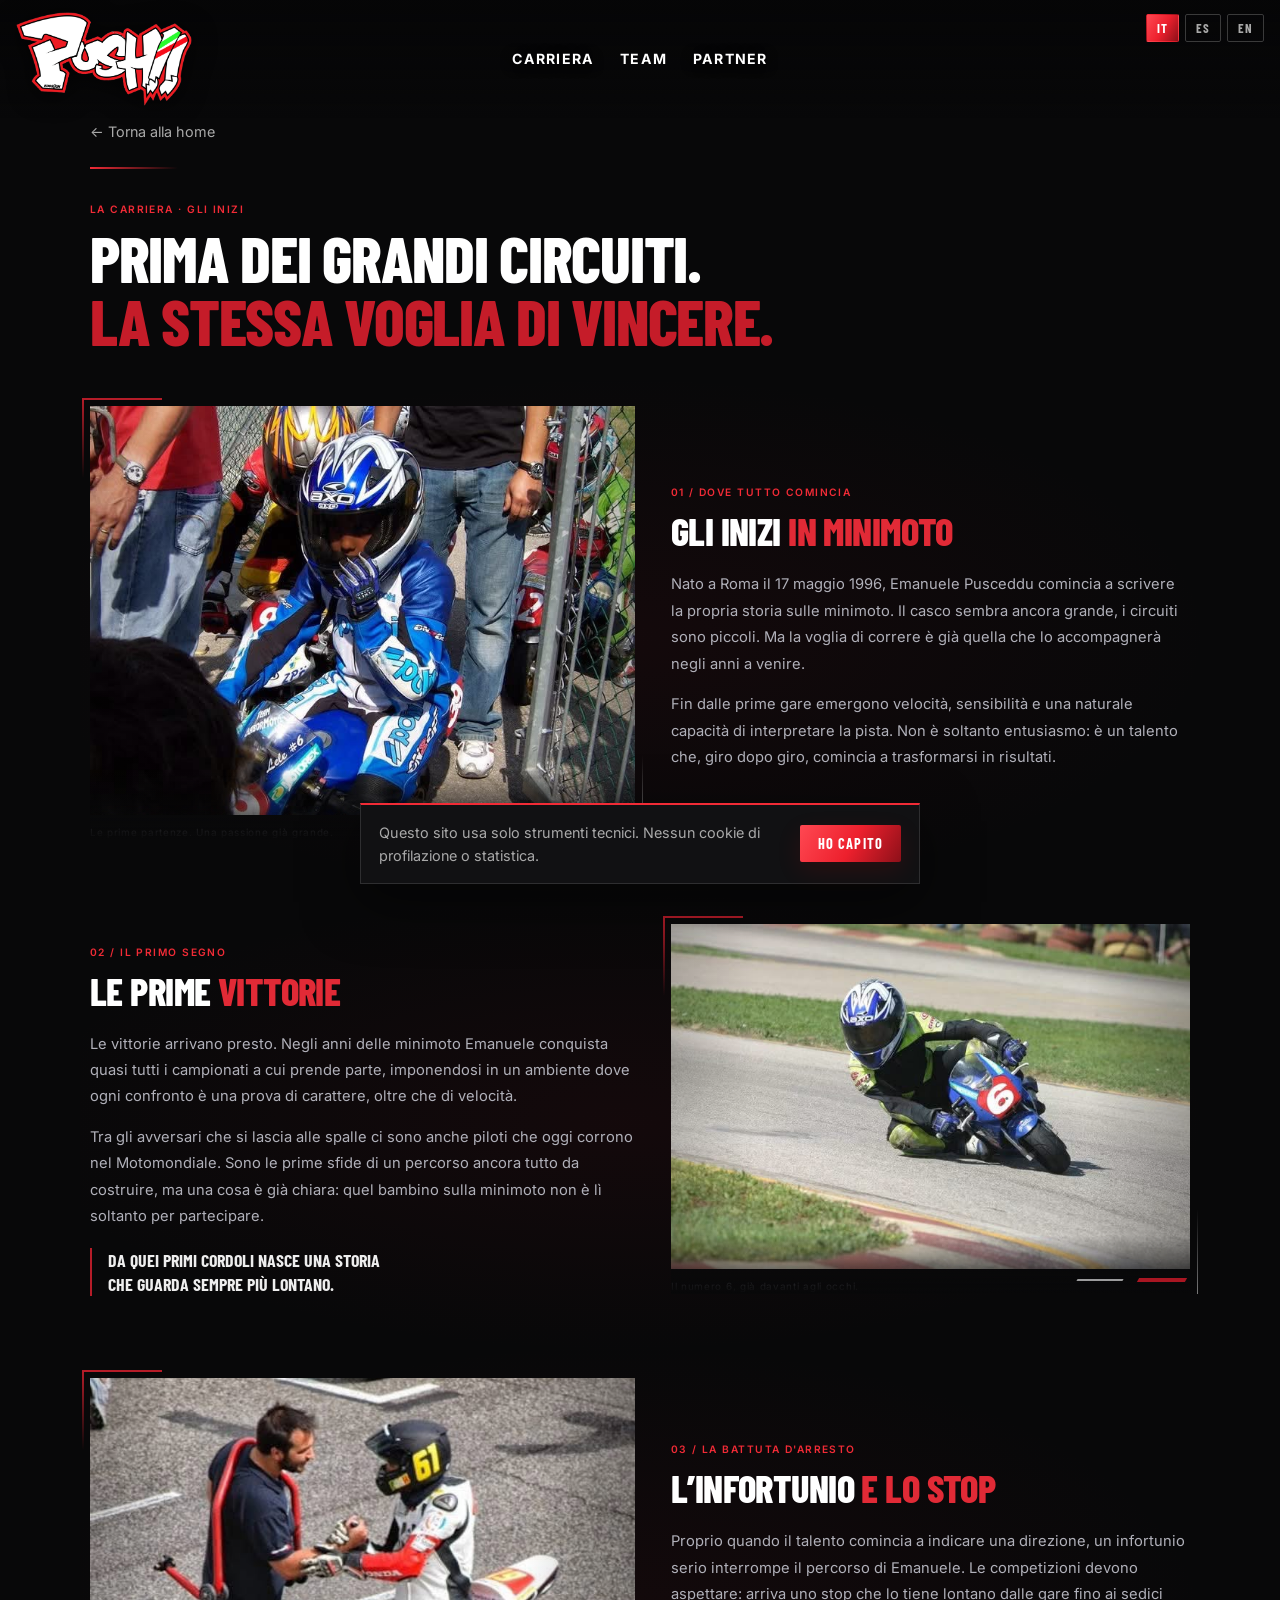
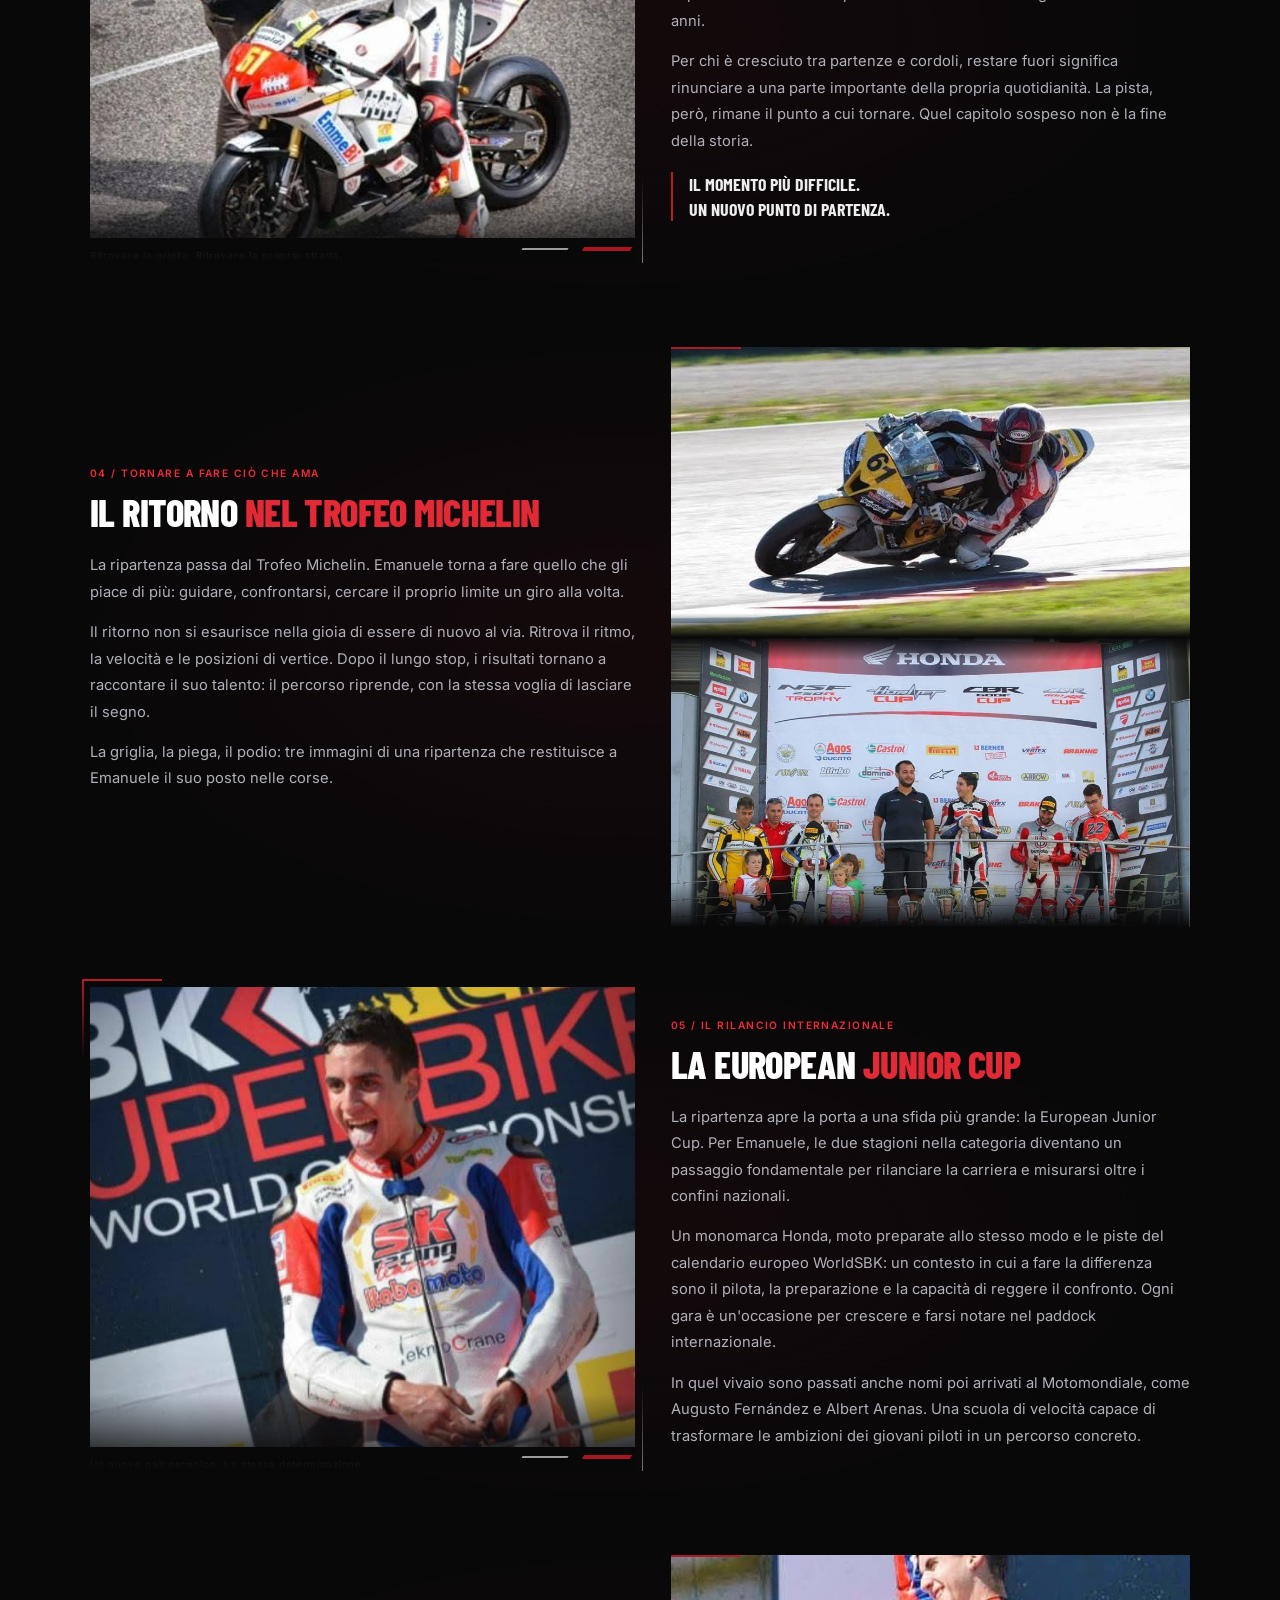
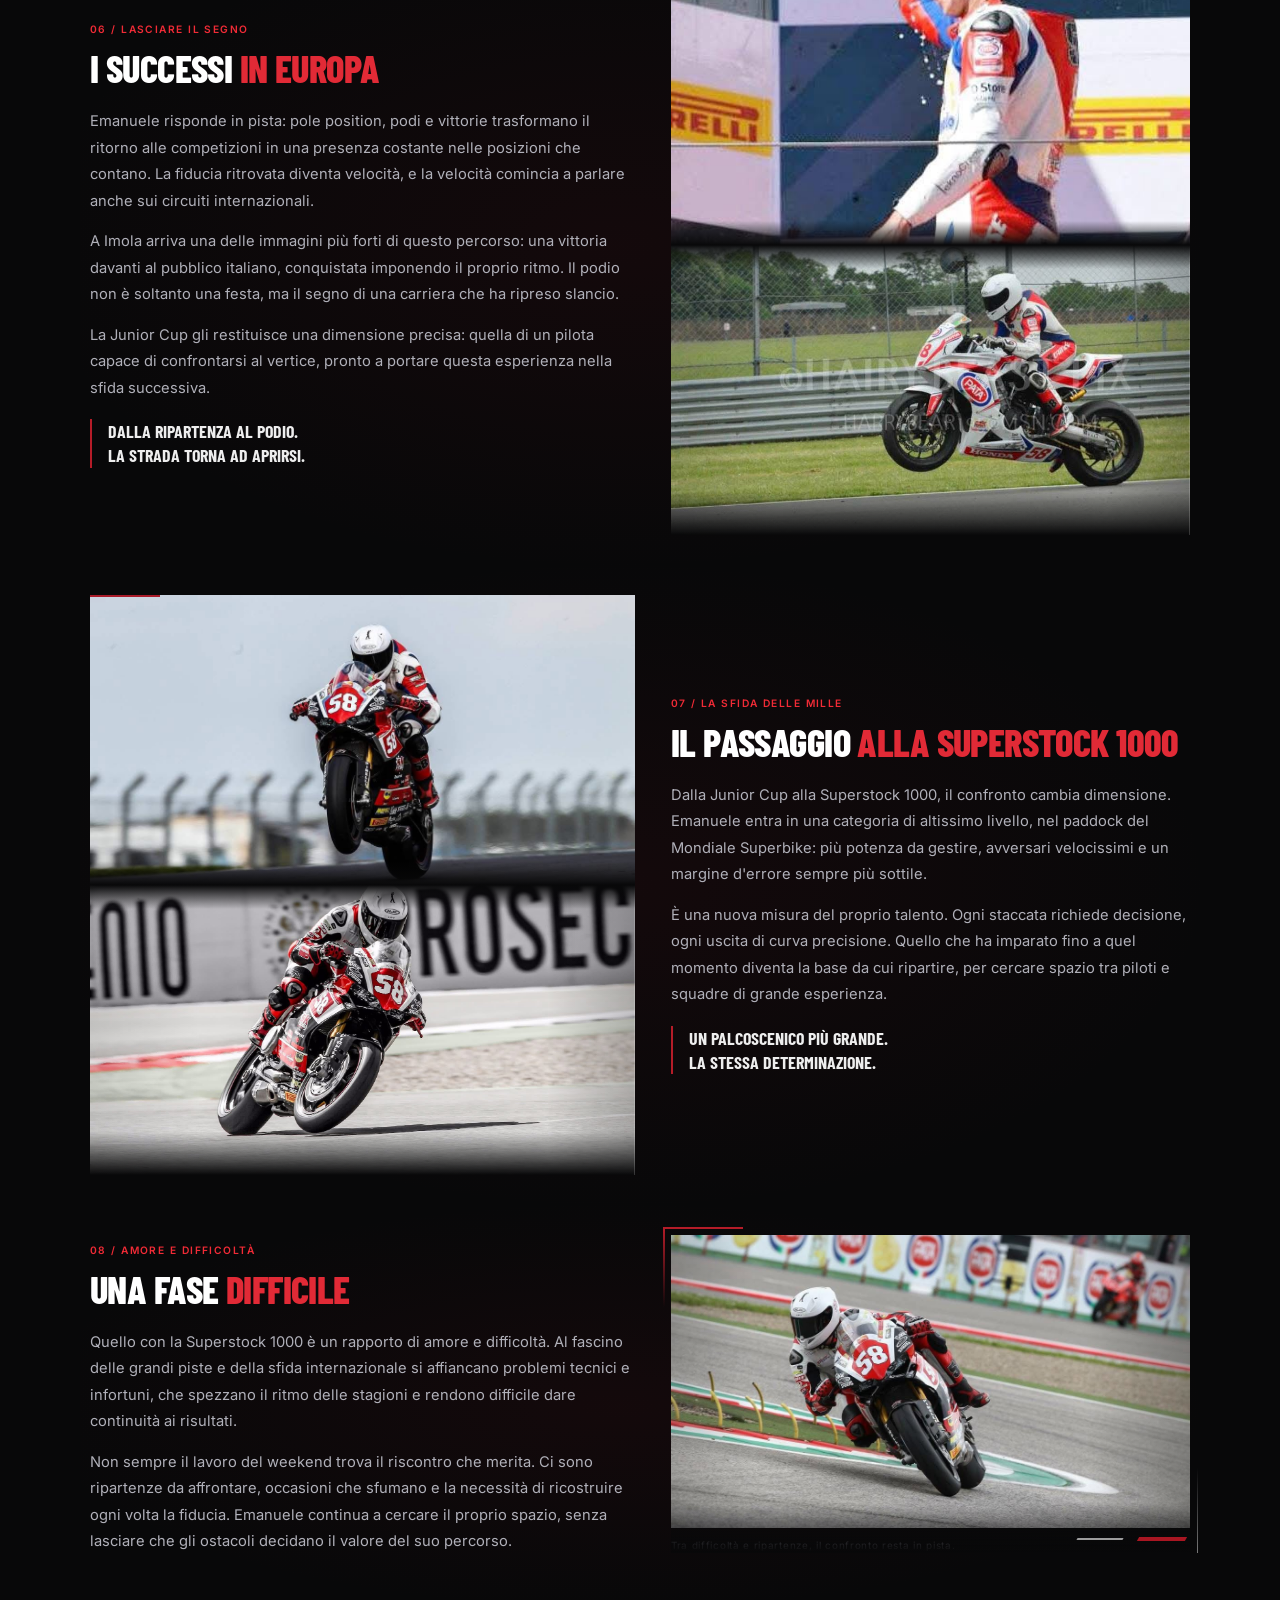
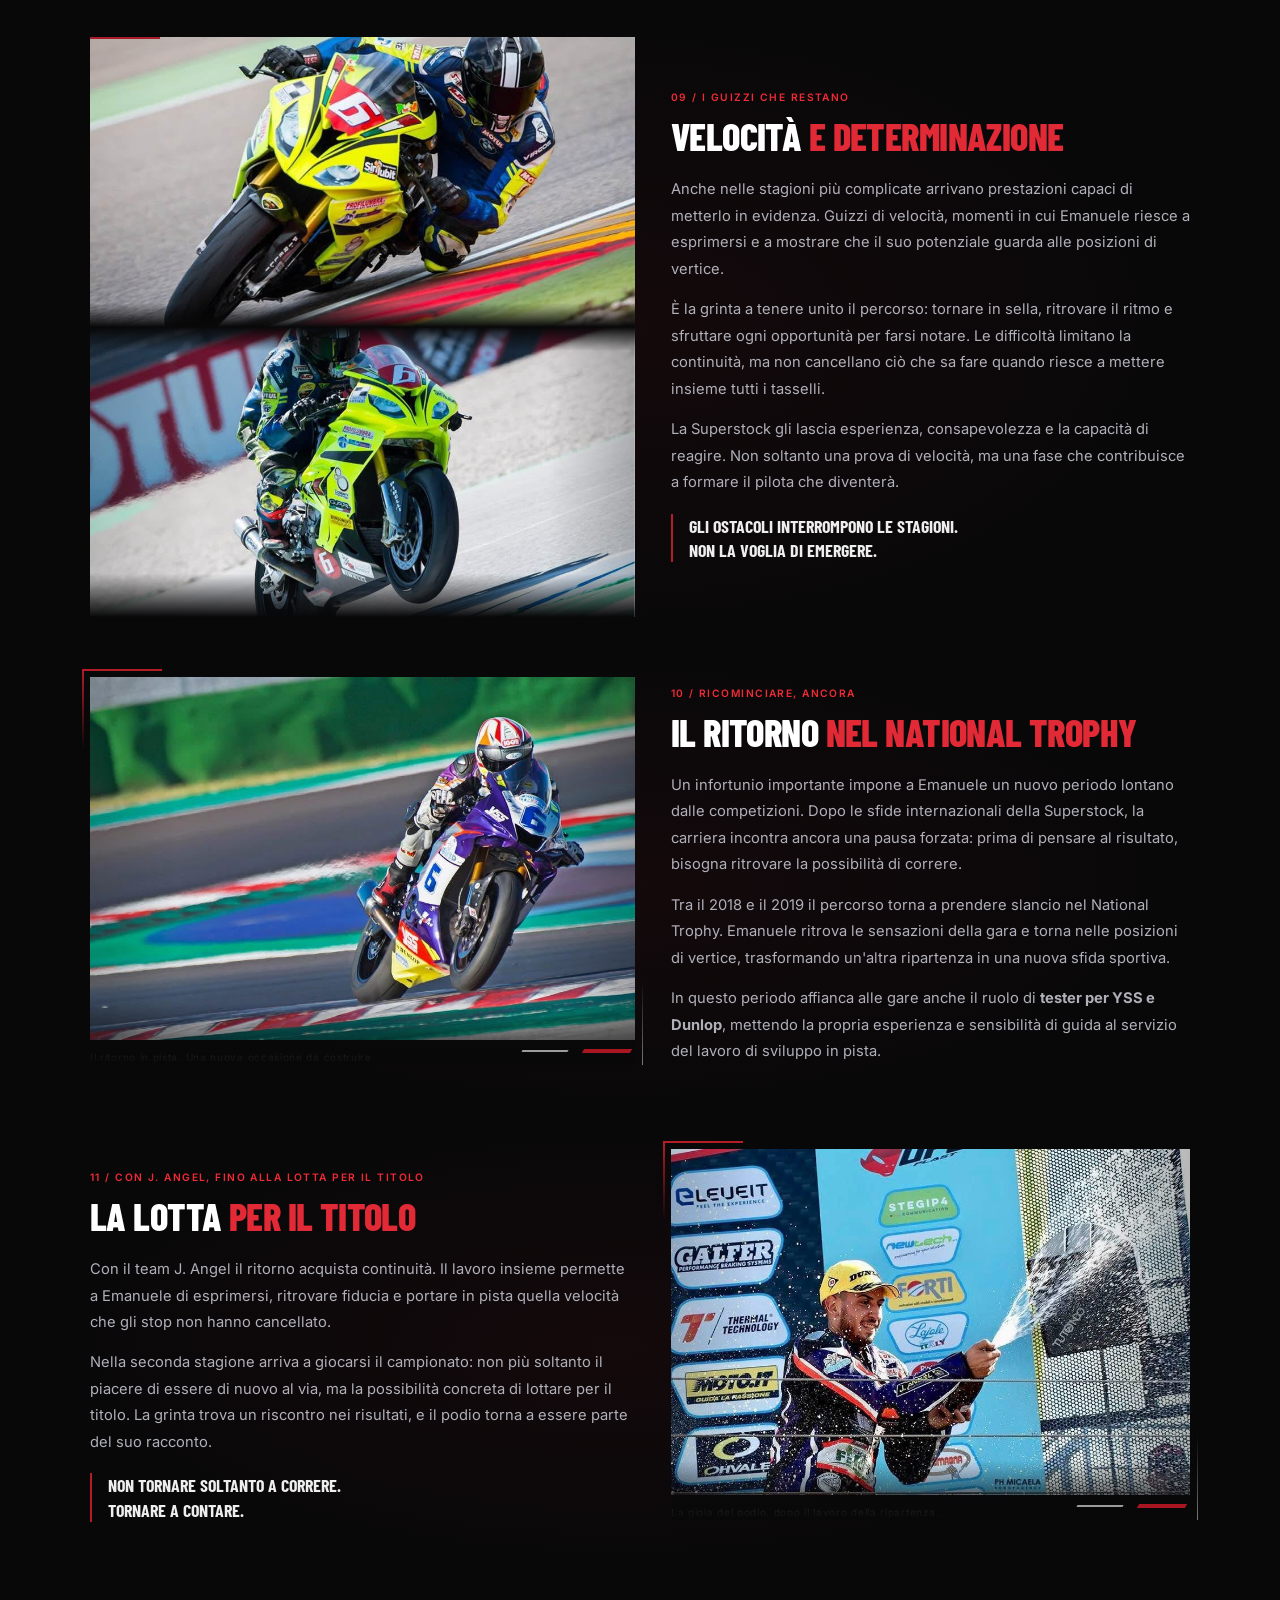
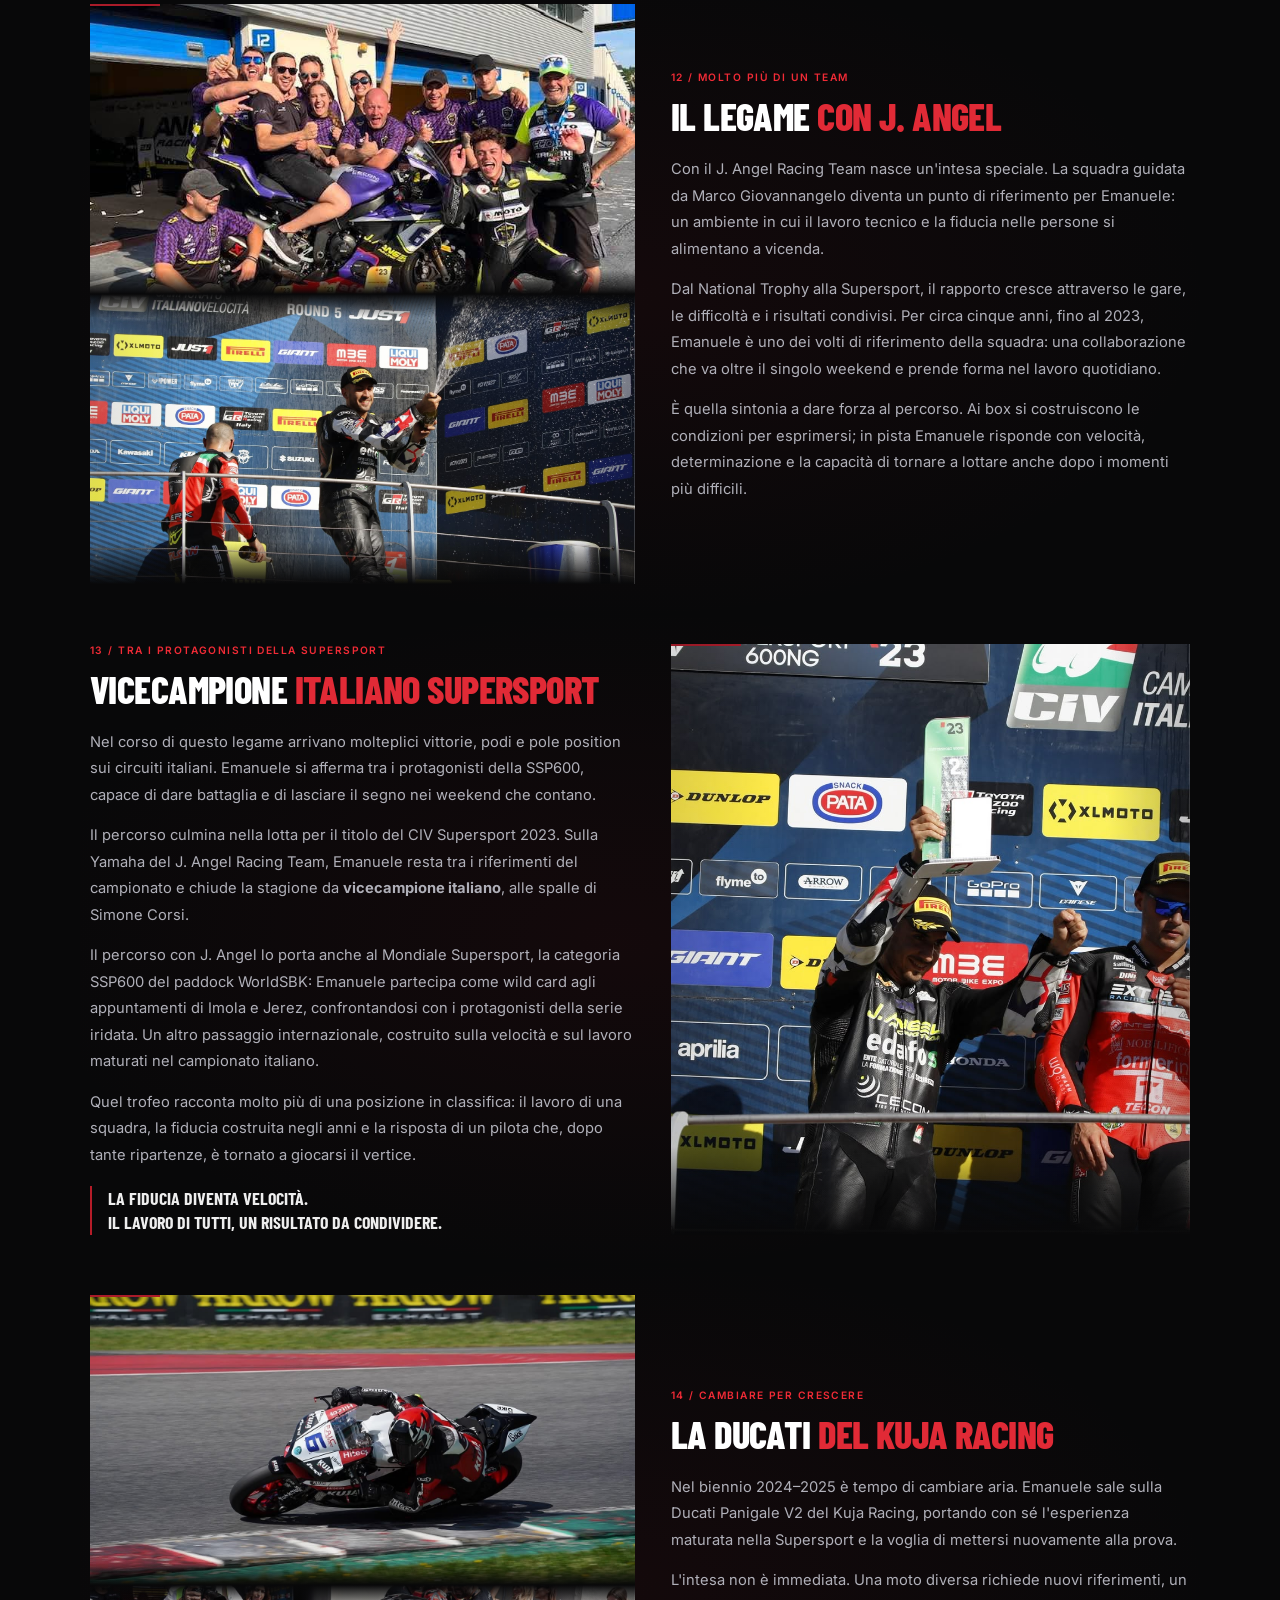
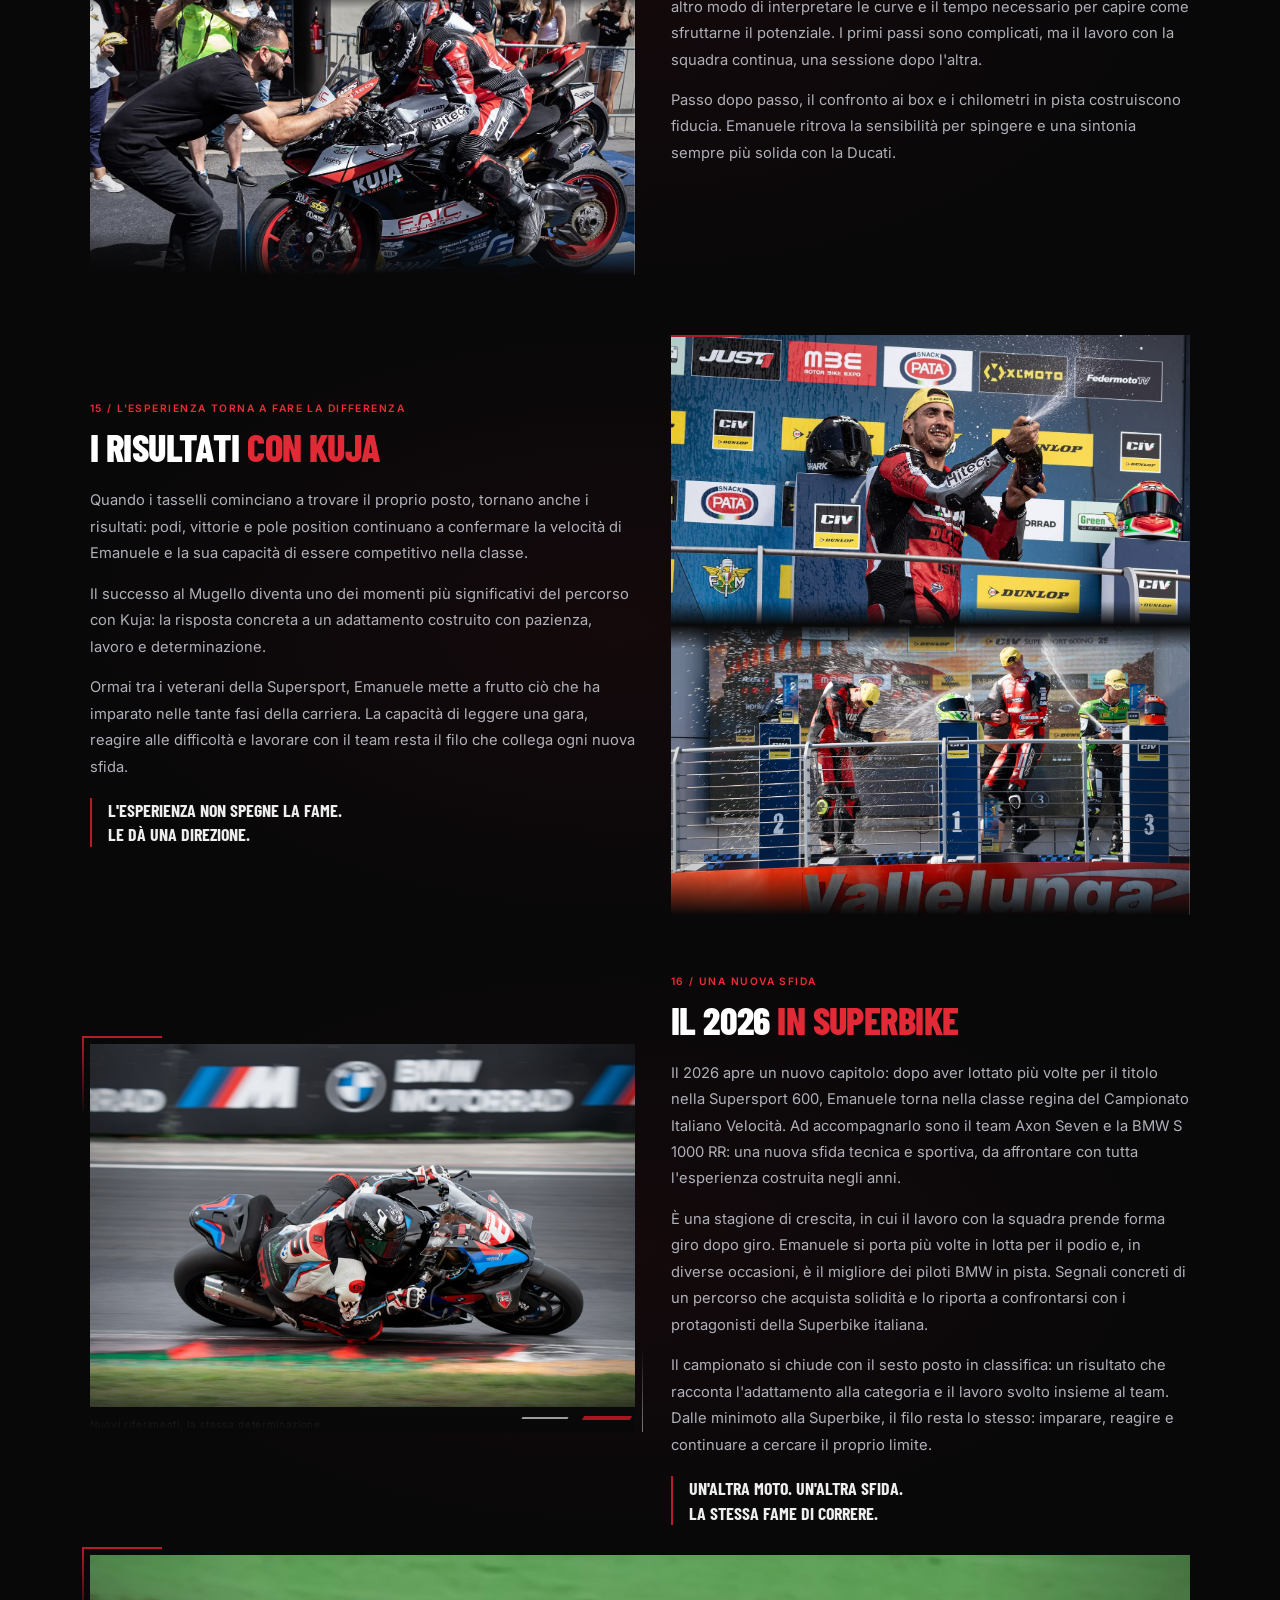
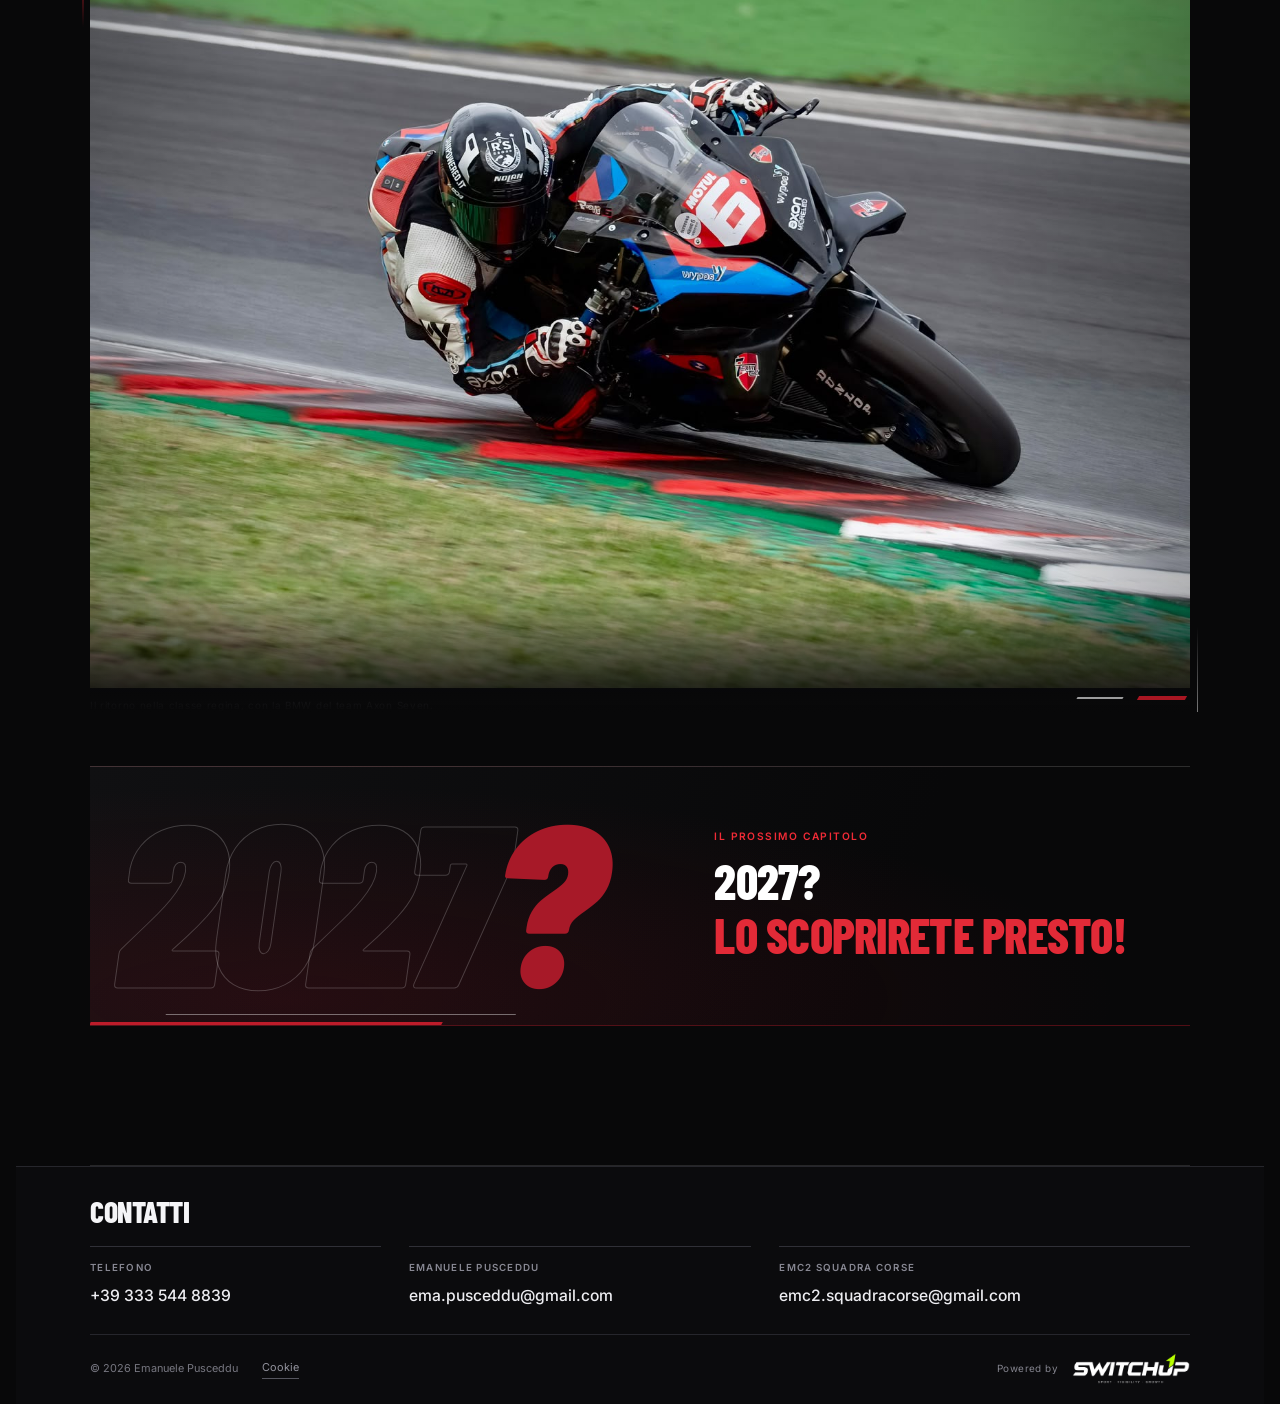
==== carriera.html @ 324d4627 "Remove forced crops from both 2026 career photographs on every screen size" ====
<!doctype html>
<html lang="it">
<head>
<meta charset="utf-8">
<meta name="viewport" content="width=device-width, initial-scale=1, viewport-fit=cover">
<meta name="claude:viewport-fit-sides" content="cover">
<title>Carriera · Emanuele Pusceddu</title>
<meta name="description" content="Emanuele Pusceddu, pilota del Campionato Italiano Velocità. Profilo, stagione, partner e contatti.">
<link rel="preconnect" href="https://fonts.googleapis.com">
<link rel="preconnect" href="https://fonts.gstatic.com" crossorigin>
<link href="https://fonts.googleapis.com/css2?family=Barlow+Condensed:wght@500;700;800&family=Inter:wght@400;500;600&display=swap" rel="stylesheet">
<style>
:root {
  --bg: #0a0a0a;
  --bg-2: #141414;
  --fg: #ffffff;
  --muted: #a9a9a9;
  --line: #2a2a2a;
  --red: #e10600;
  --red-grad: linear-gradient(135deg, #ff3b2a 0%, #e10600 50%, #7a0000 100%);
  --red-line: linear-gradient(90deg, #e10600, rgba(225,6,0,0));
  --font-title: "Barlow Condensed", "Arial Narrow", sans-serif;
  --font-body: "Inter", system-ui, sans-serif;
  color-scheme: dark;
}
* { box-sizing: border-box; }
html { scroll-behavior: smooth; }
body {
  margin: 0;
  background: var(--bg);
  color: var(--fg);
  font-family: var(--font-body);
  font-size: 16px;
  line-height: 1.6;
  padding-left: max(16px, env(safe-area-inset-left, 0px));
  padding-right: max(16px, env(safe-area-inset-right, 0px));
}
img { max-width: 100%; display: block; }
a { color: var(--fg); }
.wrap { max-width: 1100px; margin: 0 auto; }

/* Header */
.top {
  position: sticky;
  top: env(safe-area-inset-top, 0px);
  z-index: 10;
  background: rgba(10, 10, 10, 0.94);
  border-bottom: 1px solid var(--line);
  backdrop-filter: blur(6px);
}
.top .wrap { display: flex; align-items: center; justify-content: space-between; gap: 16px; padding-block: 14px; flex-wrap: wrap; }
.logo { font-family: var(--font-title); font-weight: 800; font-size: 1.25rem; text-transform: uppercase; letter-spacing: .04em; text-decoration: none; }
.logo-img { height: 34px; width: auto; }
.nav { display: flex; gap: 18px; flex-wrap: wrap; }
.nav a { text-decoration: none; font-size: .9rem; color: var(--muted); }
.nav a:hover, .nav a:focus-visible { color: var(--fg); }

/* Hero */
.hero {
  position: relative;
  min-height: 80vh;
  display: flex;
  align-items: flex-end;
  background:
    linear-gradient(180deg, rgba(10,10,10,0.15) 0%, rgba(10,10,10,0.95) 100%),
    radial-gradient(120% 80% at 85% 0%, rgba(225,6,0,0.38) 0%, rgba(10,10,10,0) 60%),
    var(--bg-2);
  border-bottom: 1px solid var(--line);
  overflow: hidden;
}
.hero-photo { position: absolute; inset: 0; width: 100%; height: 100%; object-fit: cover; opacity: .5; }
.hero-content { position: relative; padding-block: 72px 56px; width: 100%; }
.eyebrow { font-family: var(--font-title); font-weight: 700; text-transform: uppercase; letter-spacing: .18em; font-size: .85rem; color: var(--red); margin: 0 0 12px; }
h1 {
  font-family: var(--font-title);
  font-weight: 800;
  font-size: clamp(3.2rem, 12vw, 7.5rem);
  line-height: .88;
  text-transform: uppercase;
  margin: 0;
  text-wrap: balance;
}
h1 .accent { background: var(--red-grad); -webkit-background-clip: text; background-clip: text; color: transparent; }
.stats { display: flex; flex-wrap: wrap; gap: 12px; margin-top: 28px; }
.stat { border: 1px solid var(--line); border-left: 3px solid var(--red); padding: 10px 16px; min-width: 130px; background: rgba(10,10,10,0.75); }
.stat b { display: block; font-family: var(--font-title); font-size: 1.8rem; line-height: 1; }
.stat small { color: var(--muted); font-size: .78rem; text-transform: uppercase; letter-spacing: .08em; }

/* Buttons */
.btn {
  display: inline-block;
  font-family: var(--font-title);
  font-weight: 700;
  text-transform: uppercase;
  letter-spacing: .08em;
  font-size: 1rem;
  padding: 14px 26px;
  border: 0;
  border-radius: 2px;
  text-decoration: none;
  background: var(--red-grad);
  color: var(--fg);
  cursor: pointer;
  transition: filter .2s ease, transform .2s ease;
}
.btn:hover, .btn:focus-visible { filter: brightness(1.12); transform: translateY(-1px); }
.btn.ghost { background: transparent; border: 1px solid var(--fg); }
.btn.ghost:hover, .btn.ghost:focus-visible { background: var(--fg); color: var(--bg); }
.actions { display: flex; flex-wrap: wrap; gap: 12px; margin-top: 28px; }

/* Sections */
section { padding-block: 72px; border-bottom: 1px solid var(--line); }
h2 {
  font-family: var(--font-title);
  font-weight: 800;
  font-size: clamp(2.2rem, 6vw, 3.4rem);
  text-transform: uppercase;
  line-height: 1;
  margin: 0 0 12px;
  text-wrap: balance;
}
h2 .red { background: var(--red-grad); -webkit-background-clip: text; background-clip: text; color: transparent; }
.sub { color: var(--muted); max-width: 62ch; margin: 0 0 28px; }
.rule { width: 72px; height: 3px; background: var(--red-line); margin: 0 0 20px; }
.grid-2 { display: grid; grid-template-columns: 1fr; gap: 32px; align-items: start; }
@media (min-width: 768px) { .grid-2 { grid-template-columns: 1fr 1fr; } }
.photo-ph {
  aspect-ratio: 4 / 5;
  width: 100%;
  background: var(--bg-2);
  border: 1px dashed #444;
  display: grid;
  place-items: center;
  color: var(--muted);
  font-size: .8rem;
  letter-spacing: .08em;
  text-transform: uppercase;
  text-align: center;
  padding: 16px;
}
.photo-ph.wide { aspect-ratio: 16 / 9; }
.photo-ph.land { aspect-ratio: 4 / 3; }
.cards { display: grid; grid-template-columns: 1fr; gap: 16px; margin-top: 24px; }
@media (min-width: 600px) { .cards.three { grid-template-columns: repeat(3, 1fr); } .cards.two { grid-template-columns: repeat(2, 1fr); } }
.card { background: var(--bg-2); border: 1px solid var(--line); padding: 20px; }
.card h3 { font-family: var(--font-title); font-size: 1.2rem; text-transform: uppercase; margin: 0 0 6px; }
.card p { margin: 0; color: var(--muted); font-size: .95rem; }
.tag { display: inline-block; font-size: .7rem; letter-spacing: .1em; text-transform: uppercase; color: var(--muted); border: 1px solid var(--line); padding: 2px 8px; margin-top: 10px; }

/* Timeline */
.timeline { border-left: 2px solid var(--line); margin-left: 6px; padding-left: 24px; display: grid; gap: 22px; }
.timeline li { list-style: none; position: relative; }
.timeline li::before { content: ""; position: absolute; left: -31px; top: 6px; width: 12px; height: 12px; background: var(--red); border-radius: 50%; }
.timeline b { font-family: var(--font-title); font-size: 1.3rem; display: block; }
.timeline span { color: var(--muted); font-size: .95rem; }
ul.plain { list-style: none; padding: 0; margin: 0; display: grid; gap: 10px; }

/* Partner */
.partners { display: grid; grid-template-columns: repeat(2, 1fr); gap: 12px; }
@media (min-width: 768px) { .partners { grid-template-columns: repeat(4, 1fr); } }
.partner { border: 1px dashed #444; aspect-ratio: 3 / 2; display: grid; place-items: center; color: var(--muted); font-size: .75rem; text-transform: uppercase; letter-spacing: .08em; text-align: center; padding: 10px; }

/* Gallery */
.gallery { display: grid; grid-template-columns: 1fr; gap: 12px; }
@media (min-width: 600px) { .gallery { grid-template-columns: repeat(3, 1fr); } }

/* Contatti */
.contact-box { background: var(--bg-2); border: 1px solid var(--line); border-top: 3px solid var(--red); padding: 28px; }
.contact-box p { margin: 0 0 10px; }
.contact-box .big { font-family: var(--font-title); font-size: 1.6rem; font-weight: 700; word-break: break-word; }
.note { color: var(--muted); font-size: .85rem; }

footer { padding-block: 32px; color: var(--muted); font-size: .85rem; }
footer .wrap { display: flex; flex-wrap: wrap; justify-content: space-between; gap: 12px; align-items: center; }
footer button { background: none; border: 0; color: var(--muted); text-decoration: underline; cursor: pointer; font: inherit; padding: 0; }

/* Cookie */
.cookie {
  position: fixed;
  left: max(16px, env(safe-area-inset-left, 0px));
  right: max(16px, env(safe-area-inset-right, 0px));
  bottom: max(16px, env(safe-area-inset-bottom, 0px));
  max-width: 560px;
  margin-inline: auto;
  background: var(--bg-2);
  border: 1px solid var(--line);
  border-top: 2px solid var(--red);
  padding: 16px 18px;
  display: flex; flex-wrap: wrap; gap: 12px; align-items: center; justify-content: space-between;
  font-size: .9rem;
  z-index: 20;
}
.cookie[hidden] { display: none; }
.cookie p { margin: 0; color: var(--muted); flex: 1 1 260px; }
.cookie .btn { padding: 10px 18px; font-size: .9rem; }

:focus-visible { outline: 2px solid var(--red); outline-offset: 3px; }
@media (prefers-reduced-motion: reduce) { html { scroll-behavior: auto; } .btn { transition: none; } }

/* Visual pass SwitchUp */
:root {
  --red: #f12b36;
  --red-grad: linear-gradient(120deg, #ff4852 0%, #ed202d 52%, #8d1019 100%);
  --red-line: linear-gradient(90deg, #f12b36, rgba(241,43,54,0));
  --bg: #080809;
  --bg-2: #111113;
  --line: rgba(255,255,255,.12);
}
::selection { background: #f12b36; color: #fff; }
.top { background: rgba(8,8,9,.88); border-bottom-color: rgba(255,255,255,.09); }
.top .wrap { min-height: 68px; }
.logo-img { height: 38px; }
.nav { gap: clamp(12px, 2vw, 24px); }
.nav a { font-size: .78rem; letter-spacing: .08em; text-transform: uppercase; transition: color .2s ease; }
.hero {
  min-height: min(860px, max(680px, calc(100svh - 68px)));
  background:
    linear-gradient(90deg, rgba(8,8,9,.98) 0%, rgba(8,8,9,.84) 45%, rgba(8,8,9,.14) 100%),
    linear-gradient(180deg, rgba(8,8,9,.16), rgba(8,8,9,.97)),
    radial-gradient(70% 90% at 100% 8%, rgba(241,43,54,.38), transparent 65%),
    #101012;
}
.hero::before {
  content: "";
  position: absolute;
  width: clamp(360px, 53vw, 760px);
  aspect-ratio: 1;
  right: clamp(-210px, -8vw, -80px);
  top: 3%;
  border: 1px solid rgba(255,255,255,.08);
  border-radius: 50%;
  box-shadow: 0 0 0 28px rgba(255,255,255,.018), 0 0 0 78px rgba(255,255,255,.014), 0 0 0 145px rgba(255,255,255,.01);
  pointer-events: none;
}
.hero::after {
  content: "";
  position: absolute;
  right: 0;
  top: 0;
  width: min(32vw, 430px);
  height: 100%;
  background: linear-gradient(145deg, transparent 25%, rgba(241,43,54,.14) 25.2%, rgba(241,43,54,.025) 47%, transparent 47.2%);
  clip-path: polygon(46% 0,100% 0,100% 100%,0 100%);
  pointer-events: none;
}
.hero-content { padding-block: 96px 68px; z-index: 1; }
.eyebrow { font-size: .78rem; letter-spacing: .22em; }
h1 { max-width: 900px; font-size: clamp(4rem, 10.5vw, 8rem); letter-spacing: -.025em; }
h1 .accent { background-image: linear-gradient(115deg,#ff666d 0%,#ed202d 48%,#a20f18 100%); }
.stat { border-color: rgba(255,255,255,.14); border-left-color: #f12b36; background: rgba(12,12,14,.78); backdrop-filter: blur(8px); }
.stat b { font-size: clamp(1.45rem, 2.3vw, 1.9rem); }
.btn { box-shadow: 0 8px 24px rgba(225,6,0,.12); }
section { padding-block: clamp(64px, 8vw, 104px); }
.rule { width: 88px; height: 2px; margin-bottom: 24px; }
h2 { letter-spacing: -.015em; }
.photo-ph {
  position: relative;
  overflow: hidden;
  border: 1px solid rgba(255,255,255,.13);
  background:
    linear-gradient(145deg, rgba(241,43,54,.14), transparent 42%),
    repeating-linear-gradient(135deg, rgba(255,255,255,.025) 0 1px, transparent 1px 12px),
    #111113;
  color: rgba(255,255,255,.68);
  letter-spacing: .16em;
}
.photo-ph::before {
  content: "";
  position: absolute;
  width: 68%;
  aspect-ratio: 1;
  border: 1px solid rgba(255,255,255,.1);
  border-radius: 50%;
  right: -18%;
  bottom: -32%;
  box-shadow: 0 0 0 22px rgba(255,255,255,.018), 0 0 0 54px rgba(255,255,255,.012);
}
.photo-ph::after {
  content: "";
  position: absolute;
  top: 18px;
  left: 18px;
  width: 34px;
  height: 2px;
  background: #f12b36;
}
.cards { gap: 18px; }
.card {
  position: relative;
  overflow: hidden;
  background: linear-gradient(145deg, rgba(255,255,255,.045), transparent 68%), #111113;
  border-color: rgba(255,255,255,.11);
  padding: clamp(20px, 2.5vw, 28px);
  transition: transform .25s ease, border-color .25s ease, background .25s ease;
}
.card:hover { transform: translateY(-4px); border-color: rgba(241,43,54,.58); }
.card h3 { letter-spacing: .025em; }
.timeline { border-left-color: rgba(255,255,255,.16); gap: 28px; }
.timeline li::before { box-shadow: 0 0 0 5px rgba(241,43,54,.13); }
.partner {
  position: relative;
  overflow: hidden;
  border-style: solid;
  border-color: rgba(255,255,255,.11);
  background: linear-gradient(145deg, rgba(241,43,54,.08), transparent 62%), #111113;
  transition: transform .25s ease, border-color .25s ease;
}
.partner:hover { transform: translateY(-3px); border-color: rgba(241,43,54,.6); }
.contact-box { background: linear-gradient(135deg, rgba(241,43,54,.08), transparent 60%), #111113; }
.cookie { box-shadow: 0 18px 55px rgba(0,0,0,.5); backdrop-filter: blur(12px); }
@media (max-width: 700px) {
  body { padding-inline: 12px; }
  .top .wrap { padding-block: 10px; gap: 8px; }
  .logo-img { height: 32px; }
  .nav { width: 100%; gap: 16px; overflow-x: auto; flex-wrap: nowrap; padding: 0 0 4px; scrollbar-width: none; }
  .nav::-webkit-scrollbar { display: none; }
  .nav a { white-space: nowrap; font-size: .72rem; }
  .hero { min-height: 700px; }
  .hero::before { width: 420px; right: -240px; top: 4%; }
  .hero::after { width: 60vw; opacity: .8; }
  .hero-content { padding-block: 80px 46px; }
  h1 { font-size: clamp(3.5rem, 15vw, 6.3rem); }
  .stats { gap: 8px; }
  .stat { flex: 1 1 140px; min-width: 0; padding: 11px 12px; }
  .actions .btn { flex: 1 1 100%; text-align: center; }
  section { padding-block: 62px; }
}
@media (prefers-reduced-motion: reduce) {
  .card, .partner, .nav a { transition: none; }
  .card:hover, .partner:hover { transform: none; }
}


/* Header trasparente, logo e navigazione */
html { scroll-padding-top: 124px; }
.top {
  position: fixed;
  inset: 0 0 auto;
  z-index: 30;
  background: linear-gradient(180deg, rgba(5,5,6,.74) 0%, rgba(5,5,6,.30) 72%, transparent 100%);
  border-bottom: 0;
  backdrop-filter: none;
}
.top .wrap { min-height: 98px; padding-block: 12px; }
.logo { display: inline-flex; align-items: center; flex: 0 0 auto; }
.logo-img { height: 64px; width: auto; filter: drop-shadow(0 3px 12px rgba(0,0,0,.72)); }
.nav { align-items: center; gap: clamp(14px, 2vw, 28px); }
.nav a {
  position: relative;
  padding: 10px 0;
  color: #fff;
  font-size: .88rem;
  font-weight: 700;
  letter-spacing: .09em;
  text-shadow: 0 2px 12px rgba(0,0,0,.9);
  transition: color .2s ease, filter .2s ease, transform .2s ease;
}
.nav a:not(.team-link)::after {
  content: "";
  position: absolute;
  left: 0;
  right: 100%;
  bottom: 3px;
  height: 2px;
  background: #ff3e49;
  transition: right .2s ease;
}
.nav a:not(.team-link):hover::after,
.nav a:not(.team-link):focus-visible::after { right: 0; }
.nav a:not(.team-link):hover { color: #ff5962; }
.nav .team-link {
  padding: 10px 20px;
  color: #fff;
  background: var(--red-grad);
  box-shadow: 0 5px 22px rgba(241,43,54,.34), 0 2px 10px rgba(0,0,0,.55);
  text-shadow: none;
  transform: skewX(-7deg);
}
.nav .team-link:hover,
.nav .team-link:focus-visible { color: #fff; filter: brightness(1.16); transform: skewX(-7deg) translateY(-1px); }
.hero-content { padding-top: 160px; }
#team { scroll-margin-top: 124px; }
@media (max-width: 700px) {
  html { scroll-padding-top: 124px; }
  .top { padding-inline: max(12px, env(safe-area-inset-left, 0px)); }
  .top .wrap { min-height: 112px; align-content: center; row-gap: 4px; padding-block: 6px; }
  .logo-img { height: 50px; }
  .nav { gap: 15px; padding-bottom: 2px; }
  .nav a { font-size: .74rem; padding: 7px 0; }
  .nav .team-link { padding: 7px 13px; }
  .hero-content { padding-block: 148px 46px; }
  #team { scroll-margin-top: 124px; }
}
@media (prefers-reduced-motion: reduce) {
  .nav a, .nav a::after { transition: none; }
}



/* Foto di apertura */
.hero-photo {
  position: absolute;
  inset: 0;
  z-index: 0;
  width: 100%;
  height: 100%;
  background-image:
    linear-gradient(90deg, rgba(8,8,9,.36) 0%, rgba(8,8,9,.22) 32%, rgba(8,8,9,.02) 64%, rgba(8,8,9,.01) 100%),
    linear-gradient(0deg, rgba(8,8,9,.24) 0%, rgba(8,8,9,0) 52%, rgba(8,8,9,.05) 100%),
    radial-gradient(68% 85% at 77% 44%, rgba(241,43,54,.06), transparent 65%),
    url("[data-uri]");
  background-size: cover, cover, cover, cover;
  background-position: center, center, center, 56% 50%;
  background-repeat: no-repeat;
  filter: brightness(1.12) saturate(1.04) contrast(1.07);
}
.hero::before, .hero::after { z-index: 1; }
.hero-content { z-index: 2; }
@media (max-width: 700px) {
  .hero-photo {
    background-image:
      linear-gradient(90deg, rgba(8,8,9,.32) 0%, rgba(8,8,9,.20) 48%, rgba(8,8,9,.02) 100%),
      linear-gradient(0deg, rgba(8,8,9,.24) 0%, rgba(8,8,9,0) 58%, rgba(8,8,9,.05) 100%),
      radial-gradient(75% 70% at 75% 42%, rgba(241,43,54,.06), transparent 65%),
      url("[data-uri]");
    background-position: center, center, center, 58% 48%;
  }
}


/* Apertura più leggibile: foto protagonista e logo più ampio */
.hero::before, .hero::after { content: none !important; display: none !important; }
.hero-photo { opacity: 1 !important; filter: brightness(1.30) saturate(1.08) contrast(1.07); }
.hero h1 { text-shadow: 0 4px 28px rgba(0,0,0,.62); }
.hero .eyebrow { text-shadow: 0 2px 14px rgba(0,0,0,.8); }
.logo { margin-left: clamp(26px, 3vw, 40px); }
.logo-img { height: 94px; }
@media (max-width: 700px) {
  .logo { margin-left: 14px; }
  .logo-img { height: 70px; }
}



/* Hero Emanuele: immagine contenuta, bordi sfumati e testo in alto a sinistra */
.hero {
  min-height: min(840px, 90svh);
  align-items: flex-start;
  overflow: hidden;
  background: #080809;
}
.hero::before, .hero::after { display: none !important; content: none !important; }
.hero-photo {
  inset: 12px clamp(12px, 3vw, 42px) 30px;
  width: auto;
  height: auto;
  opacity: 1 !important;
  background-image:
    radial-gradient(ellipse 92% 88% at 50% 48%, transparent 56%, rgba(8,8,9,.42) 82%, #080809 100%),
    linear-gradient(90deg, #080809 0%, rgba(8,8,9,.72) 7%, rgba(8,8,9,.34) 28%, rgba(8,8,9,.05) 62%, transparent 100%),
    linear-gradient(180deg, #080809 0%, rgba(8,8,9,.18) 14%, transparent 38%, transparent 76%, #080809 100%),
    url("[data-uri]");
  background-size: cover, cover, cover, cover;
  background-position: center, center, center, 58% 50%;
  background-repeat: no-repeat;
  filter: brightness(1.12) saturate(1.08) contrast(1.05);
  -webkit-mask-image: radial-gradient(ellipse 118% 112% at 50% 48%, #000 62%, rgba(0,0,0,.92) 80%, transparent 100%);
  mask-image: radial-gradient(ellipse 118% 112% at 50% 48%, #000 62%, rgba(0,0,0,.92) 80%, transparent 100%);
}
.hero-content {
  width: 100%;
  max-width: none;
  margin: 0;
  align-self: flex-start;
  z-index: 2;
  padding: clamp(142px, 17vh, 188px) clamp(20px, 5vw, 72px) 42px;
}
.hero .eyebrow { text-shadow: 0 2px 14px rgba(0,0,0,.9); }
.hero h1 {
  max-width: none;
  width: max-content;
  max-width: 100%;
  white-space: nowrap;
  font-size: clamp(2rem, 7.5vw, 7.2rem);
  line-height: .94;
  letter-spacing: -.03em;
  text-shadow: 0 5px 28px rgba(0,0,0,.78);
}
.hero .stats { margin-top: 22px; }
.hero .stat { background: rgba(8,8,9,.82); }
.hero .actions { margin-top: 22px; }
@media (max-width: 700px) {
  .hero { min-height: 740px; }
  .hero-photo {
    inset: 8px 8px 22px;
    background-position: center, center, center, 60% 48%;
    -webkit-mask-image: radial-gradient(ellipse 118% 112% at 50% 48%, #000 62%, rgba(0,0,0,.92) 82%, transparent 100%);
    mask-image: radial-gradient(ellipse 118% 112% at 50% 48%, #000 62%, rgba(0,0,0,.92) 82%, transparent 100%);
  }
  .hero-content { padding: 142px 18px 34px; }
  .hero h1 { font-size: clamp(2rem, 8.2vw, 3.8rem); }
  .hero .stats { margin-top: 16px; gap: 8px; }
  .hero .actions { margin-top: 16px; }
}

/* Testi sulla zona d'erba, sotto il pilota. */
.hero { display: flex; flex-direction: column; justify-content: flex-end; min-height: min(840px, 90svh); }
.hero-photo { position: absolute; inset: 12px clamp(12px, 3vw, 42px) 30px; width: auto; height: auto; margin: 0; }
.hero-content { flex: none; align-self: auto; margin-top: auto; padding: 0 clamp(20px, 5vw, 72px) 54px; }
.hero h1 { font-size: clamp(2rem, 6.6vw, 6rem); }
.hero .eyebrow { margin-bottom: 10px; }
.hero .actions { margin-top: 18px; }
.bio-portrait {
  position: relative;
  isolation: isolate;
  width: calc(100% - 16px);
  margin: 8px 0 16px 8px;
  aspect-ratio: 4 / 5;
  background:
    linear-gradient(180deg, rgba(8,8,9,.12), transparent 28%, transparent 56%, rgba(8,8,9,.88)),
    linear-gradient(90deg, rgba(8,8,9,.45), transparent 20%, transparent 78%, rgba(8,8,9,.42)),
    url('ritratto-emanuele.png') 43% 25% / auto 160% no-repeat;
  border: 0;
  box-shadow: 0 22px 45px rgba(0,0,0,.55), 0 0 32px rgba(241,43,54,.08), inset 0 0 35px rgba(0,0,0,.25);
}
.bio-portrait::before {
  content: "";
  position: absolute;
  inset: -8px 8px 8px -8px;
  border-top: 2px solid #f12b36;
  border-left: 2px solid #f12b36;
  pointer-events: none;
  z-index: 1;
  clip-path: polygon(0 0, 24% 0, 24% 2%, 2% 2%, 2% 22%, 0 22%);
}
.bio-portrait::after { content: none; }
.top .wrap { max-width: none; padding-inline: 16px; }
.logo { margin-left: 0; }
@media (max-width: 700px) {
  .hero { min-height: max(740px, 94svh); }
  .hero-photo { inset: 8px 8px 22px; }
  .hero-content { padding: 0 18px 42px; }
  .hero h1 { font-size: clamp(1.8rem, 8.2vw, 3.8rem); }
  .hero .actions { gap: 8px; margin-top: 14px; }
  .hero .actions .btn { padding: 10px 14px; }
  .top .wrap { padding-inline: 0; }
  .logo { margin-left: 0; }
}
/* Intro tipografica racing: un solo passaggio per sessione. */
.race-intro[hidden] { display: none; }
.race-intro { position: fixed; inset: 0; z-index: 100; display: grid; place-items: center; overflow: hidden; background: #080809; animation: intro-exit .55s cubic-bezier(.76,0,.24,1) 1.85s both; }
.race-intro::before { content: none; position: absolute; inset: 0; background: radial-gradient(ellipse at 65% 55%, rgba(241,43,54,.12), transparent 60%); }
.intro-stage { position: relative; width: min(1120px, 88vw); padding-block: 48px; }
.intro-kicker { margin: 0 0 22px; color: #b7b7bd; font: 600 .68rem var(--font-body); text-transform: uppercase; letter-spacing: .34em; animation: intro-detail .6s ease .35s both; }
.intro-name { margin: 0; font-family: var(--font-title); font-weight: 800; font-size: clamp(2rem, 10.2vw, 9rem); line-height: .93; letter-spacing: -.035em; text-transform: uppercase; white-space: nowrap; }
.intro-mask { display: inline-block; overflow: hidden; vertical-align: bottom; padding-block: .08em; }
.intro-word { display: inline-block; animation: intro-name-in .8s cubic-bezier(.16,1,.3,1) .14s both; }
.intro-surname { background: linear-gradient(115deg,#ff666d 0%,#ed202d 48%,#a20f18 100%); background-clip: text; -webkit-background-clip: text; color: transparent; animation-delay: .28s; }
.intro-track { position: relative; height: 2px; margin-top: 28px; overflow: hidden; background: rgba(255,255,255,.1); transform-origin: left; animation: intro-line .7s cubic-bezier(.16,1,.3,1) .4s both; }
.intro-track::after { content: ""; position: absolute; inset: 0; background: linear-gradient(90deg, transparent, #f12b36 70%, #ffb0b5); animation: intro-sweep 1.3s cubic-bezier(.65,0,.35,1) .45s both; }
.intro-caption { margin: 18px 0 0; font: 500 .65rem var(--font-body); color: #87878c; text-transform: uppercase; letter-spacing: .24em; animation: intro-detail .6s ease .65s both; }
.intro-skip { position: absolute; bottom: max(24px, env(safe-area-inset-bottom)); right: 6vw; background: transparent; border: 0; border-bottom: 1px solid #5a5a60; padding: 8px 0; color: #c6c6ca; font: 500 .7rem var(--font-body); letter-spacing: .12em; cursor: pointer; }
@keyframes intro-name-in { from { transform: translate3d(0,115%,0) skewY(4deg); } to { transform: translate3d(0,0,0) skewY(0); } }
@keyframes intro-detail { from { opacity: 0; transform: translateY(8px); } to { opacity: 1; transform: translateY(0); } }
@keyframes intro-line { from { transform: scaleX(0); } to { transform: scaleX(1); } }
@keyframes intro-sweep { from { transform: translateX(-110%); } to { transform: translateX(110%); } }
@keyframes intro-exit { from { opacity: 1; transform: translateY(0); } to { opacity: 0; transform: translateY(-3%); visibility: hidden; } }
@media (max-width: 700px) { .intro-kicker { font-size: .56rem; letter-spacing: .22em; } .intro-caption { font-size: .55rem; letter-spacing: .18em; } }
@media (prefers-reduced-motion: reduce) { .race-intro { display: none; } }

/* Numero di gara come sfondo della biografia */
#profilo { position: relative; }
.num-deco { position: absolute; right: 0; top: 56px; width: min(260px, 44vw); height: auto; opacity: .38; pointer-events: none; z-index: 0; }
#profilo .grid-2 { position: relative; z-index: 1; }
#profilo .sub { font-size: 1.08rem; line-height: 1.7; }
/* Foto apertura a tutta larghezza, sfumata su tutti i bordi, senza taglio della testa */
.hero-photo {
  inset: 0 !important;
  background-position: center 18% !important;
  background-size: cover !important;
  -webkit-mask-image: linear-gradient(to right, transparent 0, #000 10%, #000 90%, transparent 100%), linear-gradient(to bottom, transparent 0, #000 10%, #000 85%, transparent 100%);
  -webkit-mask-composite: source-in;
          mask-image: linear-gradient(to right, transparent 0, #000 10%, #000 90%, transparent 100%), linear-gradient(to bottom, transparent 0, #000 10%, #000 85%, transparent 100%);
          mask-composite: intersect;
}
.back { margin: 0 0 24px; font-size: .9rem; }
.back a { color: var(--muted); text-decoration: none; }
.back a:hover, .back a:focus-visible { color: var(--fg); }
section:first-of-type { padding-top: 120px; }
/* Selettore lingua: tre pulsanti */
.lang { position: fixed; top: max(14px, env(safe-area-inset-top, 0px)); right: max(16px, env(safe-area-inset-right, 0px)); z-index: 60; display: flex; gap: 6px; }
.lang-btn { background: transparent; border: 1px solid #3a3a3a; color: var(--muted); font-family: var(--font-title); font-weight: 700; font-size: .8rem; letter-spacing: .08em; padding: 5px 10px; cursor: pointer; border-radius: 2px; }
.lang-btn:hover, .lang-btn:focus-visible { color: var(--fg); border-color: var(--fg); }
.lang-btn[aria-pressed="true"] { background: var(--red-grad); border-color: transparent; color: var(--fg); }
/* Menu centrato; i pulsanti lingua restano in alto a destra */
@media (min-width: 700px) {
  .top .wrap { position: relative; }
  .top .nav { position: absolute; left: 50%; top: 50%; transform: translate(-50%, -50%); margin: 0; }
}
.nav .nav-team, .nav .nav-team:hover, .nav .nav-team:focus-visible { background:none; box-shadow:none; transform:none; padding:10px 0; color:inherit; text-shadow:none; }
/* Racconto carriera: capitoli alternati, fotografie e testo sullo stesso ritmo. */
.career-opening { padding:14px 0 54px; max-width:900px; }
.career-label { font:600 .64rem var(--font-body); letter-spacing:.19em; text-transform:uppercase; color:#f12b36; margin:0 0 18px; }
.career-opening h1 { font-size:clamp(2.6rem,5vw,4.8rem); line-height:.98; letter-spacing:-.02em; max-width:none; }
.career-opening h1 span { color:#c51c29; }
.career-chapter { position:relative; display:grid; grid-template-columns:minmax(0,1.05fr) minmax(0,1fr); gap:clamp(28px,5vw,64px); align-items:center; padding:24px 0 66px; }
.career-chapter + .career-chapter { padding-top:48px; border-top:1px solid rgba(255,255,255,.08); }
.career-photo { position:relative; margin:0; padding-bottom:24px; }
.career-photo img { width:100%; height:auto; display:block; }
.career-photo::after { content:""; position:absolute; inset:0 0 24px; pointer-events:none; background:linear-gradient(0deg,#080809,transparent 28%),linear-gradient(90deg,rgba(8,8,9,.15),transparent 25%,transparent 75%,rgba(8,8,9,.24)); }
.career-frame { position:absolute; inset:-8px -8px 24px; z-index:1; pointer-events:none; background:linear-gradient(90deg,#b51c28,#b51c28) left top / 80px 2px no-repeat,linear-gradient(180deg,#b51c28,transparent) left top / 2px 80px no-repeat,linear-gradient(0deg,rgba(255,255,255,.45),transparent) right bottom / 1px 85px no-repeat; }
.career-frame::after { content:""; position:absolute; right:12px; bottom:12px; width:48px; height:4px; transform:skewX(-30deg); background:#a91622; box-shadow:-62px 0 0 -1px rgba(255,255,255,.6); }
.career-photo figcaption { position:relative; margin-top:12px; color:#74747f; font-size:.62rem; letter-spacing:.07em; }
.career-copy h2 { font-size:clamp(2rem,3.5vw,3.1rem); line-height:1.02; margin-bottom:26px; }
.career-copy h2 span { color:#e12a36; }
.career-copy > p:not(.career-label):not(.career-pullquote) { color:#b0b0b9; font-size:.92rem; line-height:1.9; margin:0 0 18px; }
.career-pullquote { border-left:2px solid #b51c28; padding-left:16px; color:#eee; font:700 1.3rem/1.35 var(--font-title); text-transform:uppercase; margin:28px 0 0; }
.career-action::after { background:linear-gradient(0deg,#080809,transparent 24%),linear-gradient(90deg,rgba(8,8,9,.3),transparent 25%); }
@media(max-width:700px) { .career-opening { padding-bottom:34px; } .career-opening h1 { font-size:clamp(2.4rem,9vw,3.7rem); } .career-chapter { grid-template-columns:1fr; gap:12px; padding-bottom:36px; } .career-reverse .career-photo { grid-row:1; } .career-photo { margin-inline:8px; } .career-copy { padding-inline:4px; } .career-copy h2 { font-size:2.3rem; } .career-chapter + .career-chapter { padding-top:36px; } }
/* Il ritorno: verticale in griglia, poi azione e podio nello stesso racconto. */
.career-grid-return img { max-height:650px; object-fit:cover; object-position:center 48%; }
.career-return-photos { display:grid; gap:22px; min-width:0; }
.career-return-photos .career-photo { padding-bottom:20px; }
.career-return-photos .career-frame { bottom:20px; }
.career-return-photos .career-photo::after { bottom:20px; }
.career-podium img { aspect-ratio:3 / 2; object-fit:contain; }
@media(max-width:700px) { .career-return-results .career-return-photos { grid-row:2; gap:18px; margin-top:16px; } .career-grid-return img { max-height:580px; } }
.career-junior-celebration img { max-height:650px; object-fit:contain; }
.career-junior-wide { max-width:900px; margin:12px auto 36px; }
.career-junior-wide img { aspect-ratio:3 / 2; object-fit:contain; }
.career-junior-wide::after { background:linear-gradient(0deg,#080809,transparent 18%); }
@media(max-width:700px) { .career-junior-wide { margin-inline:8px; } }
.career-stock-pair { display:grid; gap:18px; min-width:0; }
.career-stock-pair .career-photo { padding-bottom:20px; }
.career-stock-pair .career-photo::after, .career-stock-pair .career-frame { bottom:20px; }
.career-stock-opening .career-copy, .career-stock-resolve .career-copy { align-self:center; }
@media(max-width:700px) { .career-stock-pair { gap:14px; } .career-stock-opening .career-copy, .career-stock-resolve .career-copy { padding-top:16px; } }
.career-jangel-trophy img { max-height:690px; object-fit:contain; }
.career-season-finale { max-width:640px; margin:0 auto 50px; }
.career-junior-wide { max-width:980px; margin:18px auto 54px; padding:12px 12px 30px; background:linear-gradient(135deg,rgba(150,15,27,.12),transparent 42%); border-top:1px solid rgba(255,255,255,.18); border-left:2px solid #c92030; }
.career-junior-wide img { display:block; width:100%; height:auto; aspect-ratio:auto; object-fit:contain; border:1px solid rgba(255,255,255,.12); }
.career-junior-wide::after { background:linear-gradient(0deg,#080809,transparent 11%); pointer-events:none; }
.career-junior-wide figcaption { padding:12px 8px 0; }
@media(max-width:700px) { .career-junior-wide { margin:12px 0 34px; padding:7px 7px 24px; } }

/* Ritmo compatto e collegamento visivo tra testo e fotografie. */
.career-opening { padding:10px 0 28px; }
.career-chapter { gap:clamp(24px,3.4vw,44px); padding:22px 0 30px; isolation:isolate; }
.career-chapter + .career-chapter { padding-top:30px; border-top:0; }
.career-chapter::before { content:""; position:absolute; inset:0 -10px; z-index:-1; pointer-events:none; background:radial-gradient(ellipse at 43% 48%,rgba(122,17,27,.085),transparent 62%); }
.career-chapter::after { content:""; position:absolute; top:0; left:0; right:0; height:1px; pointer-events:none; background:linear-gradient(90deg,transparent,rgba(165,29,40,.28) 36%,rgba(255,255,255,.1) 65%,transparent); }
.career-chapter:first-of-type::after { display:none; }
.career-copy { min-width:0; }
.career-copy h2 { font-size:clamp(1.8rem,3vw,2.65rem); line-height:1.12; margin:0 0 18px; max-width:560px; }
.career-label { margin-bottom:12px; letter-spacing:.14em; }
.career-copy > p:not(.career-label):not(.career-pullquote) { line-height:1.8; margin-bottom:14px; }
.career-pullquote { margin-top:18px; font-size:1.12rem; }
.career-photo::after { background:linear-gradient(0deg,#080809,transparent 15%),linear-gradient(90deg,rgba(8,8,9,.08),transparent 25%,transparent 82%,rgba(8,8,9,.18)); }
.career-photo figcaption { color:#8e8e98; margin-top:10px; line-height:1.5; }
.career-junior-wide { margin-top:8px; margin-bottom:24px; }
.career-season-finale { margin-bottom:28px; }
@media(max-width:700px) {
 .career-opening { padding-bottom:20px; }
 .career-chapter,.career-chapter + .career-chapter { padding-top:24px; padding-bottom:20px; row-gap:12px; }
 .career-copy h2 { font-size:1.9rem; margin-bottom:16px; }
 .career-chapter::before { inset:0; background:radial-gradient(ellipse at 50% 38%,rgba(122,17,27,.07),transparent 65%); }
 .career-stock-pair { grid-row:auto; }
}

/* Fotografie e racconto condividono la stessa altezza visiva. */
.career-chapter { padding-bottom:20px; gap:clamp(20px,2.8vw,36px); }
.career-chapter + .career-chapter { padding-top:20px; }
.career-chapter::after { display:none; }
.career-chapter::before { background:radial-gradient(ellipse at 48% 50%,rgba(115,18,29,.11),transparent 72%); }
.career-photo img { max-height:460px; object-fit:cover; object-position:center; }
.career-stock-pair,.career-return-photos { gap:12px; }
.career-stock-pair .career-photo img,.career-return-photos .career-photo img { max-height:300px; object-fit:cover; }
.career-photo::after { background:linear-gradient(0deg,#080809,transparent 16%),linear-gradient(90deg,rgba(8,8,9,.2),transparent 16%,transparent 80%,rgba(8,8,9,.28)); }
.career-season-lead img { aspect-ratio:4/5; max-height:570px; object-position:50% 38%; }
.career-season-strip { display:grid; grid-template-columns:1fr; gap:20px; margin:0 0 20px; }
.career-season-strip img { aspect-ratio:16/9; max-height:300px; object-fit:cover; }
.career-junior-wide { max-width:800px; margin-bottom:16px; }
.career-junior-wide img { max-height:430px; object-fit:contain; }
@media(max-width:700px) {
 .career-chapter,.career-chapter + .career-chapter { padding-top:16px; padding-bottom:16px; gap:8px; }
 .career-photo { padding-bottom:12px; }
 .career-photo img { max-height:380px; }
 .career-stock-pair .career-photo img,.career-return-photos .career-photo img { max-height:260px; }
 .career-season-lead img { aspect-ratio:4/3; object-position:50% 39%; max-height:350px; }
 .career-season-strip { gap:10px; margin-bottom:16px; }
 .career-season-strip .career-photo { margin-inline:0; }
 .career-season-strip figcaption { font-size:.58rem; }
 .career-frame,.career-photo::after { bottom:12px; }
}

/* Composizioni fotografiche continue, senza fasce nere tra gli scatti. */
.career-photo-group { position:relative; display:grid; gap:0; align-self:stretch; align-content:center; min-width:0; background:linear-gradient(135deg,rgba(120,19,30,.1),rgba(8,8,9,0) 65%); }
.career-photo-group .career-photo { margin:0; padding:0; }
.career-photo-group .career-photo img { display:block; width:100%; height:auto; max-height:290px; object-fit:cover; }
.career-photo-group .career-photo + .career-photo { margin-top:0; }
.career-photo-group .career-frame { inset:0; }
.career-photo-group .career-frame::after,.career-photo-group figcaption { display:none; }
.career-photo-group .career-frame { background:none; }
.career-photo-group .career-photo:first-child .career-frame { background:linear-gradient(90deg,#a91b29,#a91b29) left top/70px 2px no-repeat; }
.career-photo-group .career-photo:last-child .career-frame { border-right:1px solid rgba(255,255,255,.17); }
.career-photo-group .career-photo::after { inset:0; background:linear-gradient(90deg,rgba(8,8,9,.12),transparent 20%,transparent 84%,rgba(8,8,9,.24)); }
.career-photo-group .career-photo:last-child::after { background:linear-gradient(0deg,#080809,transparent 15%),linear-gradient(90deg,rgba(8,8,9,.12),transparent 20%,transparent 84%,rgba(8,8,9,.24)); }
.career-chapter { align-items:center; padding-block:16px; }
.career-chapter + .career-chapter { padding-top:18px; }
.career-copy > p:last-child { margin-bottom:0; }
@media(max-width:700px) {
 .career-photo-group { align-self:auto; grid-row:auto; }
 .career-photo-group .career-photo img { max-height:240px; }
 .career-junior-results .career-photo-group { grid-row:1; }
 .career-return-results .career-return-photos { margin-top:0; gap:0; }
 .career-photo-group .career-photo::after { bottom:0; }
}
/* Raccordo morbido tra gli scatti della stessa composizione. */
.career-photo-group .career-photo + .career-photo { margin-top:-38px; }
.career-photo-group .career-photo + .career-photo img { -webkit-mask-image:linear-gradient(to bottom,transparent 0,#000 42px); mask-image:linear-gradient(to bottom,transparent 0,#000 42px); }
.career-photo-group .career-photo { border:0; background:transparent; }
.career-photo-group .career-photo img { border:0; }
@media(max-width:700px) {
 .career-photo-group .career-photo + .career-photo { margin-top:-28px; }
 .career-photo-group .career-photo + .career-photo img { -webkit-mask-image:linear-gradient(to bottom,transparent 0,#000 32px); mask-image:linear-gradient(to bottom,transparent 0,#000 32px); }
}
/* Foto del titolo: proporzione verticale a fianco del racconto. */
.career-title-photo { align-self:stretch; align-content:stretch; }
.career-title-photo .career-photo { height:100%; min-height:540px; }
.career-title-photo .career-photo img { height:100%; min-height:540px; max-height:none; object-fit:cover; object-position:53% center; }
@media(max-width:700px) {
 .career-title-photo { align-self:auto; }
 .career-title-photo .career-photo { height:auto; min-height:0; }
 .career-title-photo .career-photo img { height:auto; min-height:0; max-height:none; aspect-ratio:4/3; object-position:53% center; }
}
/* Respiro tra i capitoli, mantenendo continue le composizioni fotografiche. */
.career-chapter { padding-top:26px; padding-bottom:30px; }
.career-chapter + .career-chapter { padding-top:30px; }
@media(max-width:700px) {
 .career-chapter { padding-top:22px; padding-bottom:24px; }
 .career-chapter + .career-chapter { padding-top:26px; }
}
/* Raccordo scuro: nessuna sovrapposizione dei soggetti. */
.career-photo-group .career-photo + .career-photo { margin-top:0; }
.career-photo-group .career-photo + .career-photo img { -webkit-mask-image:none; mask-image:none; }
.career-photo-group .career-photo:not(:last-child)::after { inset:0; background:linear-gradient(to bottom,transparent calc(100% - 24px),#080809 100%); }
.career-photo-group .career-photo + .career-photo::before { content:""; position:absolute; inset:0 0 auto; height:24px; z-index:2; pointer-events:none; background:linear-gradient(to bottom,#080809,transparent); }
@media(max-width:700px) {
 .career-photo-group .career-photo + .career-photo { margin-top:0; }
 .career-photo-group .career-photo + .career-photo img { -webkit-mask-image:none; mask-image:none; }
 .career-photo-group .career-photo:not(:last-child)::after { background:linear-gradient(to bottom,transparent calc(100% - 18px),#080809 100%); }
 .career-photo-group .career-photo + .career-photo::before { height:18px; }
}
/* Chiusura del racconto: anticipazione della prossima stagione. */
.career-next { position:relative; isolation:isolate; overflow:hidden; min-height:260px; display:flex; align-items:center; justify-content:flex-end; padding:40px clamp(24px,5vw,64px); margin:30px 0 36px; border-top:1px solid rgba(255,255,255,.15); border-bottom:1px solid rgba(190,25,40,.4); background:radial-gradient(ellipse at 18% 90%,rgba(125,13,26,.22),transparent 65%),linear-gradient(110deg,#101012,#080809 72%); }
.career-next-year { position:absolute; left:3%; top:50%; transform:translateY(-50%) skewX(-8deg); font:900 clamp(120px,18vw,230px)/1 var(--font-title); letter-spacing:-.045em; color:transparent; -webkit-text-stroke:1px rgba(255,255,255,.2); user-select:none; }
.career-next-year span { color:#a71928; -webkit-text-stroke:0; }
.career-next-copy { position:relative; z-index:1; max-width:57%; }
.career-next-copy h2 { margin:0; font-size:clamp(2rem,3.8vw,3.5rem); line-height:1.12; }
.career-next-copy h2 span { color:#e22a37; }
.career-next-lines { position:absolute; bottom:0; left:0; width:32%; height:3px; background:#bd1c2a; transform:skewX(-28deg); box-shadow:70px -9px 0 -1px rgba(255,255,255,.4); }
@media(max-width:700px) { .career-next { min-height:240px; margin:20px 0 24px; padding:30px 22px; align-items:flex-end; justify-content:flex-start; } .career-next-year { top:8px; left:auto; right:14px; transform:skewX(-8deg); font-size:130px; opacity:.6; } .career-next-copy { max-width:100%; } .career-next-copy h2 { font-size:2rem; } .career-next-copy .career-label { margin-bottom:8px; } }
/* Mobile: ciascun capitolo conserva titolo, racconto e foto in un solo blocco. */
@media(max-width:700px) {
 .career-chapter,.career-chapter + .career-chapter { display:flex; flex-direction:column; align-items:stretch; gap:22px; padding:30px 0 28px; margin:0; }
 .career-chapter::before { display:none; }
 .career-chapter::after,.career-chapter:first-of-type::after { display:block; content:""; position:absolute; top:0; left:0; right:0; height:2px; background:linear-gradient(90deg,#c51c29 0 62px,rgba(255,255,255,.24) 62px,rgba(255,255,255,.08) 65%,transparent); }
 .career-chapter > .career-copy { order:0; padding:0 4px; margin:0; }
 .career-chapter > .career-photo,.career-chapter > .career-photo-group,.career-chapter > .career-stock-pair,.career-chapter > .career-return-photos { order:1; width:100%; align-self:auto; }
 .career-chapter .career-photo-group,.career-chapter .career-stock-pair,.career-chapter .career-return-photos { display:flex; flex-direction:column; gap:18px; margin:0; padding:0; background:none; }
 .career-chapter .career-photo,.career-reverse .career-photo,.career-junior-results .career-photo-group,.career-return-results .career-return-photos { grid-row:auto; grid-column:auto; height:auto; min-height:0; margin:0; padding:0; }
 .career-chapter .career-photo + .career-photo { margin:0; }
 .career-chapter .career-photo img,.career-title-photo .career-photo img { display:block; width:100%; height:auto; min-height:0; max-height:none; aspect-ratio:auto; object-fit:contain; mask-image:none; -webkit-mask-image:none; }
 .career-chapter .career-photo::before,.career-chapter .career-photo::after { display:none; }
 .career-chapter .career-photo .career-frame { inset:0; border:0; background:linear-gradient(90deg,#b51c28,#b51c28) left top/56px 2px no-repeat; }
 .career-chapter .career-frame::after { display:none; }
 .career-season-strip { display:flex; flex-direction:column; gap:18px; margin:0 0 28px; }
 .career-season-strip .career-photo { margin:0; padding:0; }
 .career-season-strip img { width:100%; height:auto; max-height:none; aspect-ratio:auto; object-fit:contain; }
 .career-copy h2 { margin-top:0; }
 .career-label { margin-bottom:12px; }
 .career-copy > p:last-child { margin-bottom:0; }
 .top { background:#080809; }
}
/* Mobile: titolo, composizione compatta, racconto; ogni capitolo resta autonomo. */
@media(max-width:700px) {
 .career-chapter,.career-chapter + .career-chapter { gap:0; padding:26px 0 30px; }
 .career-chapter > .career-copy { display:contents; }
 .career-chapter .career-copy > .career-label { order:0; margin:0 4px 10px; }
 .career-chapter .career-copy > h2 { order:1; margin:0 4px 18px; font-size:1.85rem; line-height:1.12; }
 .career-chapter > .career-photo,.career-chapter > .career-photo-group,.career-chapter > .career-stock-pair,.career-chapter > .career-return-photos { order:2; margin:0 0 20px; }
 .career-chapter .career-copy > p:not(.career-label) { order:3; margin:0 4px 16px; }
 .career-chapter .career-copy > .career-pullquote { margin-top:4px; margin-bottom:0; }
 .career-chapter .career-photo-group,.career-chapter .career-stock-pair,.career-chapter .career-return-photos { position:relative; display:grid; grid-template-columns:minmax(0,1fr) minmax(0,1fr); align-items:center; gap:8px; padding:12px 6px; border-top:1px solid rgba(255,255,255,.16); border-bottom:1px solid rgba(181,28,40,.4); background:radial-gradient(ellipse at 50% 100%,rgba(139,19,32,.17),transparent 75%),#0b0b0d; }
 .career-chapter .career-photo-group:has(> .career-photo:only-child) { grid-template-columns:minmax(0,1fr); }
 .career-chapter .career-photo-group .career-photo,.career-chapter .career-stock-pair .career-photo,.career-chapter .career-return-photos .career-photo { min-width:0; margin:0; padding:0; }
 .career-chapter .career-photo-group .career-photo img,.career-chapter .career-stock-pair .career-photo img,.career-chapter .career-return-photos .career-photo img { width:100%; height:clamp(145px,44vw,210px); min-height:0; max-height:210px; aspect-ratio:auto; object-fit:contain; }
 .career-chapter .career-photo-group .career-photo::after { display:block; content:""; position:absolute; inset:0; background:linear-gradient(0deg,rgba(11,11,13,.5),transparent 16%); pointer-events:none; }
 .career-chapter .career-photo-group .career-photo::before,.career-chapter .career-photo-group .career-frame { display:none; }
 .career-chapter > .career-photo img { width:100%; height:auto; max-height:290px; object-fit:contain; }
 .career-chapter .career-photo figcaption { display:none; }
 .career-chapter .career-photo-group::before { content:""; position:absolute; left:0; top:-1px; width:54px; height:2px; background:#b51c28; }
}
/* Il podio sfuma verso la colonna del racconto. */
@media(min-width:701px) {
 .career-title-photo .career-photo::after { display:block; content:""; position:absolute; inset:0; pointer-events:none; z-index:2; background:linear-gradient(90deg,#080809 0%,rgba(8,8,9,.76) 4%,rgba(8,8,9,.28) 12%,transparent 24%),linear-gradient(0deg,#080809,transparent 14%); }
}
/* Composizioni mobili: inquadrature intere dentro una cornice racing comune. */
@media(max-width:700px) {
 .career-chapter .career-photo-group,.career-chapter .career-stock-pair,.career-chapter .career-return-photos { gap:10px; padding:8px; align-items:stretch; border:1px solid rgba(255,255,255,.14); background:linear-gradient(135deg,rgba(112,16,28,.16),#101013 48%,#080809); box-shadow:0 12px 24px rgba(0,0,0,.25); }
 .career-chapter .career-photo-group .career-photo,.career-chapter .career-stock-pair .career-photo,.career-chapter .career-return-photos .career-photo { position:relative; display:grid; place-items:center; aspect-ratio:4/3; min-width:0; overflow:hidden; background:#080809; border:1px solid rgba(255,255,255,.16); }
 .career-chapter .career-photo-group .career-photo img,.career-chapter .career-stock-pair .career-photo img,.career-chapter .career-return-photos .career-photo img { display:block; width:100%; height:100%; max-height:none; min-height:0; object-fit:contain; }
 .career-chapter .career-photo-group .career-photo::after { display:block; content:""; position:absolute; inset:0; pointer-events:none; background:linear-gradient(90deg,#bd2030,#bd2030) left top/28px 2px no-repeat,linear-gradient(180deg,#bd2030,transparent) left top/2px 25px no-repeat,linear-gradient(90deg,transparent,rgba(255,255,255,.7)) right bottom/34px 1px no-repeat; }
 .career-chapter .career-photo-group:has(.career-junior-celebration) { grid-template-columns:minmax(0,.85fr) minmax(0,1.15fr); }
 .career-chapter .career-photo-group:has(.career-junior-celebration) .career-photo { aspect-ratio:auto; height:185px; }
 .career-chapter .career-photo-group:has(> .career-photo:only-child) .career-photo { aspect-ratio:3/2; }
 .career-chapter > .career-grid-return { width:min(76%,290px); align-self:center; padding:8px; background:linear-gradient(135deg,rgba(136,18,31,.2),#0d0d10); border:1px solid rgba(255,255,255,.18); box-shadow:0 14px 28px rgba(0,0,0,.35); }
 .career-chapter > .career-grid-return img { width:100%; height:auto; max-height:none; object-fit:contain; }
 .career-chapter > .career-grid-return .career-frame { inset:0; background:linear-gradient(90deg,#c51c29,#c51c29) left top/48px 2px no-repeat,linear-gradient(180deg,#c51c29,transparent) left top/2px 52px no-repeat,linear-gradient(90deg,transparent,rgba(255,255,255,.7)) right bottom/64px 1px no-repeat; }
 .career-chapter > .career-grid-return::after { display:block; content:""; position:absolute; inset:8px; pointer-events:none; background:linear-gradient(0deg,rgba(8,8,9,.65),transparent 12%); }
}
/* Mobile: distribuire gli scatti dentro il racconto, senza miniature affiancate. */
@media(max-width:700px) {
 .career-chapter .career-photo-group,.career-chapter .career-stock-pair,.career-chapter .career-return-photos { display:contents; }
 .career-chapter .career-photo-group::before { display:none; }
 .career-chapter .career-copy > p:not(.career-label) { order:5; }
 .career-chapter .career-copy > p:nth-of-type(2) { order:3; }
 .career-chapter .career-photo-group > .career-photo,.career-chapter .career-stock-pair > .career-photo,.career-chapter .career-return-photos > .career-photo { order:4; width:calc(100% - 12px); align-self:center; display:block; height:auto; aspect-ratio:auto; margin:4px 0 20px; padding:6px; overflow:hidden; background:linear-gradient(135deg,rgba(125,18,30,.14),#0c0c0e); border:1px solid rgba(255,255,255,.15); }
 .career-chapter .career-photo-group > .career-photo:first-child,.career-chapter .career-stock-pair > .career-photo:first-child,.career-chapter .career-return-photos > .career-photo:first-child { order:2; }
 .career-chapter .career-photo-group .career-photo img,.career-chapter .career-stock-pair .career-photo img,.career-chapter .career-return-photos .career-photo img { width:100%; height:auto; max-height:300px; min-height:0; object-fit:contain; }
 .career-chapter .career-photo-group:has(.career-junior-celebration) .career-photo { height:auto; aspect-ratio:auto; }
 .career-chapter .career-photo-group .career-photo::after { display:block; background:linear-gradient(90deg,#bd2030,#bd2030) left top/48px 2px no-repeat,linear-gradient(180deg,#bd2030,transparent) left top/2px 44px no-repeat,linear-gradient(0deg,rgba(8,8,9,.55),transparent 14%); }
 .career-chapter .career-copy > .career-pullquote { order:6; }
}

@media(max-width:700px) {
 .career-chapter.mobile-story { display:block; }
 .career-chapter.mobile-story > .career-copy { display:block; }
 .career-chapter.mobile-story > .career-photo-group,.career-chapter.mobile-story > .career-stock-pair,.career-chapter.mobile-story > .career-return-photos { display:none; }
 .career-chapter.mobile-story .career-copy > .career-photo { display:block; width:calc(100% - 12px); height:auto; min-height:0; aspect-ratio:auto; margin:18px auto 22px; padding:6px; position:relative; border:1px solid rgba(255,255,255,.16); background:linear-gradient(135deg,rgba(125,18,30,.14),#0c0c0e); }
 .career-chapter.mobile-story .career-copy > .career-photo img { display:block; width:100%; height:auto; min-height:0; max-height:300px; aspect-ratio:auto; object-fit:contain; }
 .career-chapter.mobile-story .career-copy > .career-photo::after { display:block; content:""; position:absolute; inset:0; pointer-events:none; background:linear-gradient(90deg,#bd2030,#bd2030) left top/48px 2px no-repeat,linear-gradient(0deg,rgba(8,8,9,.4),transparent 12%); }
 .career-chapter.mobile-story .career-copy > .career-photo .career-frame,.career-chapter.mobile-story .career-copy > .career-photo figcaption { display:none; }
}
/* La foto singola del 2026 conserva dimensioni e inquadratura complete. */
@media(max-width:700px) {
 .career-chapter.mobile-story .career-copy > .career-season-lead { width:100%; padding:6px; margin-inline:0; }
 .career-chapter.mobile-story .career-copy > .career-season-lead img,.career-chapter > .career-season-lead img { display:block; width:100%; height:auto; min-height:0; max-height:none; aspect-ratio:auto; object-fit:contain; }
}
/* 2026: mostrare gli scatti orizzontali completi su ogni schermo. */
.career-season-lead { align-self:center; }
.career-season-lead img,.career-season-strip img { display:block; width:100%; height:auto; min-height:0; max-height:none; aspect-ratio:auto; object-fit:contain; object-position:center; }
@media(max-width:700px) {
 .career-chapter.mobile-story .career-copy > .career-season-lead img { width:100%; height:auto; min-height:0; max-height:none; aspect-ratio:auto; object-fit:contain; }
}
</style>
<link rel="stylesheet" href="footer.css?v=3">
</head>
<body>
<header class="top">
  <div class="wrap">
    <a class="logo" href="index.html"><img class="logo-img" src="logo-push.png" alt="Push" width="64" height="34"></a>
    <nav class="nav" aria-label="Sezioni">
      <a href="carriera.html">Carriera</a>
      <a class="nav-team" href="team.html">Team</a>
      <a href="partners.html">Partner</a>
    </nav>
    <div class="lang" role="group" aria-label="Lingua">
        <button type="button" class="lang-btn" data-lang="it" aria-pressed="true">IT</button>
        <button type="button" class="lang-btn" data-lang="es" aria-pressed="false">ES</button>
        <button type="button" class="lang-btn" data-lang="en" aria-pressed="false">EN</button>
      </div>
  </div>
</header>

<main>
  <div class="wrap">
    <section id="carriera">
      <p class="back"><a href="index.html">← Torna alla home</a></p>
      <div class="rule"></div>
      <div class="career-opening"><p class="career-label">La carriera · Gli inizi</p><h1>Prima dei grandi circuiti.<br><span>La stessa voglia di vincere.</span></h1></div>
      <article class="career-chapter">
        <figure class="career-photo"><img src="carriera-minimoto-box.png" alt="Emanuele da bambino, con casco e tuta, in sella alla sua minimoto" width="720" height="540"><span class="career-frame" aria-hidden="true"></span><figcaption>Le prime partenze. Una passione già grande.</figcaption></figure>
        <div class="career-copy"><p class="career-label">01 / Dove tutto comincia</p><h2>Gli inizi <span>in minimoto</span></h2><p>Nato a Roma il 17 maggio 1996, Emanuele Pusceddu comincia a scrivere la propria storia sulle minimoto. Il casco sembra ancora grande, i circuiti sono piccoli. Ma la voglia di correre è già quella che lo accompagnerà negli anni a venire.</p><p>Fin dalle prime gare emergono velocità, sensibilità e una naturale capacità di interpretare la pista. Non è soltanto entusiasmo: è un talento che, giro dopo giro, comincia a trasformarsi in risultati.</p></div>
      </article>
      <article class="career-chapter career-reverse">
        <div class="career-copy"><p class="career-label">02 / Il primo segno</p><h2>Le prime <span>vittorie</span></h2><p>Le vittorie arrivano presto. Negli anni delle minimoto Emanuele conquista quasi tutti i campionati a cui prende parte, imponendosi in un ambiente dove ogni confronto è una prova di carattere, oltre che di velocità.</p><p>Tra gli avversari che si lascia alle spalle ci sono anche piloti che oggi corrono nel Motomondiale. Sono le prime sfide di un percorso ancora tutto da costruire, ma una cosa è già chiara: quel bambino sulla minimoto non è lì soltanto per partecipare.</p><p class="career-pullquote">Da quei primi cordoli nasce una storia<br>che guarda sempre più lontano.</p></div>
        <figure class="career-photo career-action"><img src="carriera-minimoto-pista.png" alt="Emanuele in piega sulla minimoto blu con il numero 6" width="720" height="478" loading="lazy"><span class="career-frame" aria-hidden="true"></span><figcaption>Il numero 6, già davanti agli occhi.</figcaption></figure>
      </article>
      <article class="career-chapter career-comeback">
        <figure class="career-photo career-grid-return"><img src="carriera-ripartenza-griglia.png" alt="Emanuele di nuovo sulla griglia di partenza, accanto alla moto numero 61" width="640" height="960" loading="lazy"><span class="career-frame" aria-hidden="true"></span><figcaption>Ritrovare la griglia. Ritrovare la propria strada.</figcaption></figure>
        <div class="career-copy"><p class="career-label">03 / La battuta d'arresto</p><h2>L’infortunio <span>e lo stop</span></h2><p>Proprio quando il talento comincia a indicare una direzione, un infortunio serio interrompe il percorso di Emanuele. Le competizioni devono aspettare: arriva uno stop che lo tiene lontano dalle gare fino ai sedici anni.</p><p>Per chi è cresciuto tra partenze e cordoli, restare fuori significa rinunciare a una parte importante della propria quotidianità. La pista, però, rimane il punto a cui tornare. Quel capitolo sospeso non è la fine della storia.</p><p class="career-pullquote">Il momento più difficile.<br>Un nuovo punto di partenza.</p></div>
      </article>
      <article class="career-chapter career-reverse career-return-results">
        <div class="career-copy"><p class="career-label">04 / Tornare a fare ciò che ama</p><h2>Il ritorno <span>nel Trofeo Michelin</span></h2><p>La ripartenza passa dal Trofeo Michelin. Emanuele torna a fare quello che gli piace di più: guidare, confrontarsi, cercare il proprio limite un giro alla volta.</p><p>Il ritorno non si esaurisce nella gioia di essere di nuovo al via. Ritrova il ritmo, la velocità e le posizioni di vertice. Dopo il lungo stop, i risultati tornano a raccontare il suo talento: il percorso riprende, con la stessa voglia di lasciare il segno.</p><p>La griglia, la piega, il podio: tre immagini di una ripartenza che restituisce a Emanuele il suo posto nelle corse.</p></div>
        <div class="career-return-photos career-photo-group">
          <figure class="career-photo career-action"><img src="carriera-ripartenza-pista.png" alt="Emanuele in piega sulla moto numero 61 dopo il ritorno alle competizioni" width="702" height="468" loading="lazy"><span class="career-frame" aria-hidden="true"></span><figcaption>La velocità ritrovata, un giro alla volta.</figcaption></figure>
          <figure class="career-photo career-podium"><img src="carriera-ripartenza-podio.png" alt="Emanuele sul podio durante i primi anni del ritorno alle gare" width="960" height="640" loading="lazy"><span class="career-frame" aria-hidden="true"></span><figcaption>Il ritorno nelle posizioni di vertice.</figcaption></figure>
        </div>
      </article>
      <article class="career-chapter career-junior">
        <figure class="career-photo"><img src="carriera-junior-ritratto.png" alt="Emanuele sul podio della European Junior Cup nel paddock Superbike" width="640" height="640" loading="lazy"><span class="career-frame" aria-hidden="true"></span><figcaption>Un nuovo palcoscenico. La stessa determinazione.</figcaption></figure>
        <div class="career-copy"><p class="career-label">05 / Il rilancio internazionale</p><h2>La European <span>Junior Cup</span></h2><p>La ripartenza apre la porta a una sfida più grande: la European Junior Cup. Per Emanuele, le due stagioni nella categoria diventano un passaggio fondamentale per rilanciare la carriera e misurarsi oltre i confini nazionali.</p><p>Un monomarca Honda, moto preparate allo stesso modo e le piste del calendario europeo WorldSBK: un contesto in cui a fare la differenza sono il pilota, la preparazione e la capacità di reggere il confronto. Ogni gara è un'occasione per crescere e farsi notare nel paddock internazionale.</p><p>In quel vivaio sono passati anche nomi poi arrivati al Motomondiale, come Augusto Fernández e Albert Arenas. Una scuola di velocità capace di trasformare le ambizioni dei giovani piloti in un percorso concreto.</p></div>
      </article>
      <article class="career-chapter career-reverse career-junior-results">
        <div class="career-copy"><p class="career-label">06 / Lasciare il segno</p><h2>I successi <span>in Europa</span></h2><p>Emanuele risponde in pista: pole position, podi e vittorie trasformano il ritorno alle competizioni in una presenza costante nelle posizioni che contano. La fiducia ritrovata diventa velocità, e la velocità comincia a parlare anche sui circuiti internazionali.</p><p>A Imola arriva una delle immagini più forti di questo percorso: una vittoria davanti al pubblico italiano, conquistata imponendo il proprio ritmo. Il podio non è soltanto una festa, ma il segno di una carriera che ha ripreso slancio.</p><p>La Junior Cup gli restituisce una dimensione precisa: quella di un pilota capace di confrontarsi al vertice, pronto a portare questa esperienza nella sfida successiva.</p><p class="career-pullquote">Dalla ripartenza al podio.<br>La strada torna ad aprirsi.</p></div>
        <div class="career-photo-group"><figure class="career-photo career-junior-celebration"><img src="carriera-junior-vittoria.png" alt="Emanuele festeggia sul podio alzando la bottiglia" width="640" height="800" loading="lazy"><span class="career-frame" aria-hidden="true"></span><figcaption>La gioia di un risultato costruito in pista.</figcaption></figure>
      <figure class="career-photo"><img src="carriera-junior-pista.png" alt="Emanuele sulla Honda numero 58 durante la European Junior Cup; fotografia con credito originale" width="960" height="640" loading="lazy"><span class="career-frame" aria-hidden="true"></span><figcaption>European Junior Cup · Il salto verso il confronto internazionale.</figcaption></figure></div>
      </article>

      <article class="career-chapter career-stock-opening">
        <div class="career-stock-pair career-photo-group">
          <figure class="career-photo"><img src="carriera-stock-salto.png" alt="Emanuele sulla Superstock 1000 numero 58 mentre supera un dosso" width="1136" height="640" loading="lazy"><span class="career-frame" aria-hidden="true"></span><figcaption>Più potenza. Più velocità. Un nuovo livello di confronto.</figcaption></figure>
          <figure class="career-photo"><img src="carriera-stock-ducati.png" alt="Emanuele in azione sulla Ducati numero 58" width="1600" height="1066" loading="lazy"><span class="career-frame" aria-hidden="true"></span><figcaption>La precisione richiesta dalle grandi cilindrate.</figcaption></figure>
        </div>
        <div class="career-copy"><p class="career-label">07 / La sfida delle mille</p><h2>Il passaggio <span>alla Superstock 1000</span></h2><p>Dalla Junior Cup alla Superstock 1000, il confronto cambia dimensione. Emanuele entra in una categoria di altissimo livello, nel paddock del Mondiale Superbike: più potenza da gestire, avversari velocissimi e un margine d'errore sempre più sottile.</p><p>È una nuova misura del proprio talento. Ogni staccata richiede decisione, ogni uscita di curva precisione. Quello che ha imparato fino a quel momento diventa la base da cui ripartire, per cercare spazio tra piloti e squadre di grande esperienza.</p><p class="career-pullquote">Un palcoscenico più grande.<br>La stessa determinazione.</p></div>
      </article>
      <article class="career-chapter career-reverse">
        <div class="career-copy"><p class="career-label">08 / Amore e difficoltà</p><h2>Una fase <span>difficile</span></h2><p>Quello con la Superstock 1000 è un rapporto di amore e difficoltà. Al fascino delle grandi piste e della sfida internazionale si affiancano problemi tecnici e infortuni, che spezzano il ritmo delle stagioni e rendono difficile dare continuità ai risultati.</p><p>Non sempre il lavoro del weekend trova il riscontro che merita. Ci sono ripartenze da affrontare, occasioni che sfumano e la necessità di ricostruire ogni volta la fiducia. Emanuele continua a cercare il proprio spazio, senza lasciare che gli ostacoli decidano il valore del suo percorso.</p></div>
        <figure class="career-photo"><img src="carriera-stock-cordoli.png" alt="Emanuele affronta i cordoli sulla Superstock numero 58" width="1136" height="640" loading="lazy"><span class="career-frame" aria-hidden="true"></span><figcaption>Tra difficoltà e ripartenze, il confronto resta in pista.</figcaption></figure>
      </article>
      <article class="career-chapter career-stock-resolve">
        <div class="career-stock-pair career-photo-group">
          <figure class="career-photo"><img src="carriera-stock-piega.png" alt="Emanuele in piega sulla moto gialla numero 6" width="960" height="640" loading="lazy"><span class="career-frame" aria-hidden="true"></span><figcaption>La grinta di cercare il limite, ancora una volta.</figcaption></figure>
          <figure class="career-photo"><img src="carriera-stock-uscita.png" alt="Emanuele in accelerazione sulla Superstock numero 6" width="960" height="640" loading="lazy"><span class="career-frame" aria-hidden="true"></span><figcaption>Ogni occasione buona per mostrare il proprio potenziale.</figcaption></figure>
        </div>
        <div class="career-copy"><p class="career-label">09 / I guizzi che restano</p><h2>Velocità <span>e determinazione</span></h2><p>Anche nelle stagioni più complicate arrivano prestazioni capaci di metterlo in evidenza. Guizzi di velocità, momenti in cui Emanuele riesce a esprimersi e a mostrare che il suo potenziale guarda alle posizioni di vertice.</p><p>È la grinta a tenere unito il percorso: tornare in sella, ritrovare il ritmo e sfruttare ogni opportunità per farsi notare. Le difficoltà limitano la continuità, ma non cancellano ciò che sa fare quando riesce a mettere insieme tutti i tasselli.</p><p>La Superstock gli lascia esperienza, consapevolezza e la capacità di reagire. Non soltanto una prova di velocità, ma una fase che contribuisce a formare il pilota che diventerà.</p><p class="career-pullquote">Gli ostacoli interrompono le stagioni.<br>Non la voglia di emergere.</p></div>
      </article>
      <article class="career-chapter">
        <figure class="career-photo"><img src="carriera-national-pista.png" alt="Emanuele sulla moto numero 6 del team J. Angel nel National Trophy" width="960" height="640" loading="lazy"><span class="career-frame" aria-hidden="true"></span><figcaption>Il ritorno in pista. Una nuova occasione da costruire.</figcaption></figure>
        <div class="career-copy"><p class="career-label">10 / Ricominciare, ancora</p><h2>Il ritorno <span>nel National Trophy</span></h2><p>Un infortunio importante impone a Emanuele un nuovo periodo lontano dalle competizioni. Dopo le sfide internazionali della Superstock, la carriera incontra ancora una pausa forzata: prima di pensare al risultato, bisogna ritrovare la possibilità di correre.</p><p>Tra il 2018 e il 2019 il percorso torna a prendere slancio nel National Trophy. Emanuele ritrova le sensazioni della gara e torna nelle posizioni di vertice, trasformando un'altra ripartenza in una nuova sfida sportiva.</p><p>In questo periodo affianca alle gare anche il ruolo di <strong>tester per YSS e Dunlop</strong>, mettendo la propria esperienza e sensibilità di guida al servizio del lavoro di sviluppo in pista.</p></div>
      </article>
      <article class="career-chapter career-reverse">
        <div class="career-copy"><p class="career-label">11 / Con J. Angel, fino alla lotta per il titolo</p><h2>La lotta <span>per il titolo</span></h2><p>Con il team J. Angel il ritorno acquista continuità. Il lavoro insieme permette a Emanuele di esprimersi, ritrovare fiducia e portare in pista quella velocità che gli stop non hanno cancellato.</p><p>Nella seconda stagione arriva a giocarsi il campionato: non più soltanto il piacere di essere di nuovo al via, ma la possibilità concreta di lottare per il titolo. La grinta trova un riscontro nei risultati, e il podio torna a essere parte del suo racconto.</p><p class="career-pullquote">Non tornare soltanto a correre.<br>Tornare a contare.</p></div>
        <figure class="career-photo"><img src="carriera-national-podio.png" alt="Emanuele festeggia sul podio del National Trophy con la tuta J. Angel" width="960" height="640" loading="lazy"><span class="career-frame" aria-hidden="true"></span><figcaption>La gioia del podio, dopo il lavoro della ripartenza.</figcaption></figure>
      </article>
      <article class="career-chapter">
        <div class="career-photo-group"><figure class="career-photo"><img src="carriera-jangel-squadra.png" alt="Emanuele con la squadra J. Angel, la Yamaha numero 6 e i trofei" width="720" height="960" loading="lazy"><span class="career-frame" aria-hidden="true"></span><figcaption>La squadra e i trofei di un percorso condiviso.</figcaption></figure><figure class="career-photo"><img src="carriera-jangel-festa.jpg" alt="Emanuele festeggia sul podio del CIV con J. Angel" width="1600" height="1066" loading="lazy"><span class="career-frame" aria-hidden="true"></span><figcaption>La gioia del podio. Una sintonia costruita insieme.</figcaption></figure></div>
        <div class="career-copy"><p class="career-label">12 / Molto più di un team</p><h2>Il legame <span>con J. Angel</span></h2><p>Con il J. Angel Racing Team nasce un'intesa speciale. La squadra guidata da Marco Giovannangelo diventa un punto di riferimento per Emanuele: un ambiente in cui il lavoro tecnico e la fiducia nelle persone si alimentano a vicenda.</p><p>Dal National Trophy alla Supersport, il rapporto cresce attraverso le gare, le difficoltà e i risultati condivisi. Per circa cinque anni, fino al 2023, Emanuele è uno dei volti di riferimento della squadra: una collaborazione che va oltre il singolo weekend e prende forma nel lavoro quotidiano.</p><p>È quella sintonia a dare forza al percorso. Ai box si costruiscono le condizioni per esprimersi; in pista Emanuele risponde con velocità, determinazione e la capacità di tornare a lottare anche dopo i momenti più difficili.</p></div>
      </article>
      <article class="career-chapter career-reverse">
        <div class="career-copy"><p class="career-label">13 / Tra i protagonisti della Supersport</p><h2>Vicecampione <span>italiano Supersport</span></h2><p>Nel corso di questo legame arrivano molteplici vittorie, podi e pole position sui circuiti italiani. Emanuele si afferma tra i protagonisti della SSP600, capace di dare battaglia e di lasciare il segno nei weekend che contano.</p><p>Il percorso culmina nella lotta per il titolo del CIV Supersport 2023. Sulla Yamaha del J. Angel Racing Team, Emanuele resta tra i riferimenti del campionato e chiude la stagione da <strong>vicecampione italiano</strong>, alle spalle di Simone Corsi.</p><p>Il percorso con J. Angel lo porta anche al Mondiale Supersport, la categoria SSP600 del paddock WorldSBK: Emanuele partecipa come wild card agli appuntamenti di Imola e Jerez, confrontandosi con i protagonisti della serie iridata. Un altro passaggio internazionale, costruito sulla velocità e sul lavoro maturati nel campionato italiano.</p>
<p>Quel trofeo racconta molto più di una posizione in classifica: il lavoro di una squadra, la fiducia costruita negli anni e la risposta di un pilota che, dopo tante ripartenze, è tornato a giocarsi il vertice.</p><p class="career-pullquote">La fiducia diventa velocità.<br>Il lavoro di tutti, un risultato da condividere.</p></div>
        <div class="career-stock-pair career-photo-group career-title-photo">

<figure class="career-photo"><img src="carriera-jangel-vicecampione.jpg" alt="Emanuele alza il trofeo di vicecampione italiano Supersport 2023" width="1600" height="1066" loading="lazy"><span class="career-frame" aria-hidden="true"></span><figcaption>Vicecampione italiano: il punto più alto di un legame speciale.</figcaption></figure>
</div>
      </article>
      <article class="career-chapter">
        <div class="career-stock-pair career-photo-group">
          <figure class="career-photo"><img src="carriera-kuja-pista.png" alt="Emanuele in piega sulla Ducati del Kuja Racing" width="1440" height="960" loading="lazy"><span class="career-frame" aria-hidden="true"></span><figcaption>Una nuova moto. Un nuovo modo di cercare il limite.</figcaption></figure>
          <figure class="career-photo"><img src="carriera-kuja-box.png" alt="Il lavoro della squadra Kuja con Emanuele sulla Ducati prima di entrare in pista" width="1440" height="1440" loading="lazy"><span class="career-frame" aria-hidden="true"></span><figcaption>La fiducia si costruisce anche fuori dalla pista.</figcaption></figure>
        </div>
        <div class="career-copy"><p class="career-label">14 / Cambiare per crescere</p><h2>La Ducati <span>del Kuja Racing</span></h2><p>Nel biennio 2024–2025 è tempo di cambiare aria. Emanuele sale sulla Ducati Panigale V2 del Kuja Racing, portando con sé l'esperienza maturata nella Supersport e la voglia di mettersi nuovamente alla prova.</p><p>L'intesa non è immediata. Una moto diversa richiede nuovi riferimenti, un altro modo di interpretare le curve e il tempo necessario per capire come sfruttarne il potenziale. I primi passi sono complicati, ma il lavoro con la squadra continua, una sessione dopo l'altra.</p><p>Passo dopo passo, il confronto ai box e i chilometri in pista costruiscono fiducia. Emanuele ritrova la sensibilità per spingere e una sintonia sempre più solida con la Ducati.</p></div>
      </article>
      <article class="career-chapter career-reverse">
        <div class="career-copy"><p class="career-label">15 / L'esperienza torna a fare la differenza</p><h2>I risultati <span>con Kuja</span></h2><p>Quando i tasselli cominciano a trovare il proprio posto, tornano anche i risultati: podi, vittorie e pole position continuano a confermare la velocità di Emanuele e la sua capacità di essere competitivo nella classe.</p><p>Il successo al Mugello diventa uno dei momenti più significativi del percorso con Kuja: la risposta concreta a un adattamento costruito con pazienza, lavoro e determinazione.</p><p>Ormai tra i veterani della Supersport, Emanuele mette a frutto ciò che ha imparato nelle tante fasi della carriera. La capacità di leggere una gara, reagire alle difficoltà e lavorare con il team resta il filo che collega ogni nuova sfida.</p><p class="career-pullquote">L'esperienza non spegne la fame.<br>Le dà una direzione.</p></div>
        <div class="career-stock-pair career-photo-group">
          <figure class="career-photo"><img src="carriera-kuja-vittoria.png" alt="Emanuele festeggia la vittoria sul podio con la tuta Ducati Kuja" width="1440" height="1440" loading="lazy"><span class="career-frame" aria-hidden="true"></span><figcaption>Il ritorno sul gradino più alto.</figcaption></figure>
          <figure class="career-photo"><img src="carriera-kuja-vallelunga.jpg" alt="Emanuele sul secondo gradino del podio a Vallelunga con Kuja Racing" width="1600" height="1066" loading="lazy"><span class="career-frame" aria-hidden="true"></span><figcaption>Vallelunga · Un altro podio nel percorso con Kuja Racing.</figcaption></figure>
        </div>
      </article>

      <article class="career-chapter">
              <figure class="career-photo career-season-lead"><img src="carriera-2026-bmw.jpg" alt="Emanuele in piega sulla BMW S 1000 RR nella stagione 2026" width="1600" height="1066" loading="lazy"><span class="career-frame" aria-hidden="true"></span><figcaption>Nuovi riferimenti, la stessa determinazione.</figcaption></figure>
        <div class="career-copy"><p class="career-label">16 / Una nuova sfida</p><h2>Il 2026 <span>in Superbike</span></h2><p>Il 2026 apre un nuovo capitolo: dopo aver lottato più volte per il titolo nella Supersport 600, Emanuele torna nella classe regina del Campionato Italiano Velocità. Ad accompagnarlo sono il team Axon Seven e la BMW S 1000 RR: una nuova sfida tecnica e sportiva, da affrontare con tutta l'esperienza costruita negli anni.</p><p>È una stagione di crescita, in cui il lavoro con la squadra prende forma giro dopo giro. Emanuele si porta più volte in lotta per il podio e, in diverse occasioni, è il migliore dei piloti BMW in pista. Segnali concreti di un percorso che acquista solidità e lo riporta a confrontarsi con i protagonisti della Superbike italiana.</p><p>Il campionato si chiude con il sesto posto in classifica: un risultato che racconta l'adattamento alla categoria e il lavoro svolto insieme al team. Dalle minimoto alla Superbike, il filo resta lo stesso: imparare, reagire e continuare a cercare il proprio limite.</p><p class="career-pullquote">Un'altra moto. Un'altra sfida.<br>La stessa fame di correre.</p></div>
      </article>
<div class="career-season-strip">
          <figure class="career-photo"><img src="carriera-2026-pista.jpg" alt="Emanuele sulla BMW numero 6 del team Axon Seven nel CIV Superbike" width="1600" height="1066" loading="lazy"><span class="career-frame" aria-hidden="true"></span><figcaption>Il ritorno nella classe regina, con la BMW del team Axon Seven.</figcaption></figure>
        </div>


      <aside class="career-next" aria-label="Il prossimo capitolo">
        <div class="career-next-year" aria-hidden="true">2027<span>?</span></div>
        <div class="career-next-copy"><p class="career-label">Il prossimo capitolo</p><h2>2027?<br><span>Lo scoprirete presto!</span></h2></div>
        <span class="career-next-lines" aria-hidden="true"></span>
      </aside>
    </section>
  </div>
</main>

<footer class="site-footer" id="contatti-footer">
  <div class="wrap footer-main">
    <div><h2>Contatti</h2></div>
    <div class="footer-contacts">
      <a class="footer-contact" href="tel:+393335448839"><span>Telefono</span><b>+39 333 544 8839</b></a>
      <a class="footer-contact" href="mailto:ema.pusceddu@gmail.com"><span>Emanuele Pusceddu</span><b>ema.pusceddu@gmail.com</b></a>
      <a class="footer-contact" href="mailto:emc2.squadracorse@gmail.com"><span>EMC2 Squadra Corse</span><b>emc2.squadracorse@gmail.com</b></a>
    </div>
  </div>
  <div class="wrap footer-bottom">
    <div class="footer-legal"><span>© 2026 Emanuele Pusceddu</span><button type="button" id="cookie-open">Cookie</button></div>
    <a class="footer-credit" href="https://www.switchup-agency.it/" target="_blank" rel="noopener"><span>Powered by</span><img src="switchup-logo.webp" alt="SwitchUp" width="112" height="38" loading="lazy"></a>
  </div>
</footer>

<div class="cookie" id="cookie" role="region" aria-label="Avviso cookie" hidden>
  <p>Questo sito usa solo strumenti tecnici. Nessun cookie di profilazione o statistica.</p>
  <button type="button" class="btn" id="cookie-ok">Ho capito</button>
</div>

<script>
(function () {
  var KEY = "cookie-ok";
  var box = document.getElementById("cookie");
  var ok = document.getElementById("cookie-ok");
  var open = document.getElementById("cookie-open");
  try {
    if (!localStorage.getItem(KEY)) box.hidden = false;
  } catch (e) {
    box.hidden = false;
  }
  ok.addEventListener("click", function () {
    box.hidden = true;
    try { localStorage.setItem(KEY, "1"); } catch (e) {}
  });
  open.addEventListener("click", function () { box.hidden = false; });
})();
</script>
<script src="i18n.js" defer></script>

<script>
(function(){
 const query=window.matchMedia('(max-width:700px)');
 const chapters=[...document.querySelectorAll('.career-chapter')].map(chapter=>{
  const copy=chapter.querySelector('.career-copy');
  const photos=[...chapter.querySelectorAll('figure.career-photo')].map(photo=>{
   const anchor=document.createComment('photo original position');photo.before(anchor);return {photo,anchor};
  });return {chapter,copy,photos};
 });
 function arrange(){chapters.forEach(({chapter,copy,photos})=>{
  if(!copy)return;
  photos.forEach(({photo,anchor})=>anchor.after(photo));
  chapter.classList.toggle('mobile-story',query.matches);
  if(!query.matches)return;
  const heading=copy.querySelector('h2');
  const paragraphs=[...copy.children].filter(e=>e.tagName==='P'&&!e.classList.contains('career-label')&&!e.classList.contains('career-pullquote'));
  photos.forEach(({photo},index)=>{
   const target=index===0?heading:paragraphs[Math.min(index-1,paragraphs.length-1)];
   if(target)target.after(photo);
  });
 });}
 arrange();query.addEventListener('change',arrange);
})();
</script>
</body>
</html>
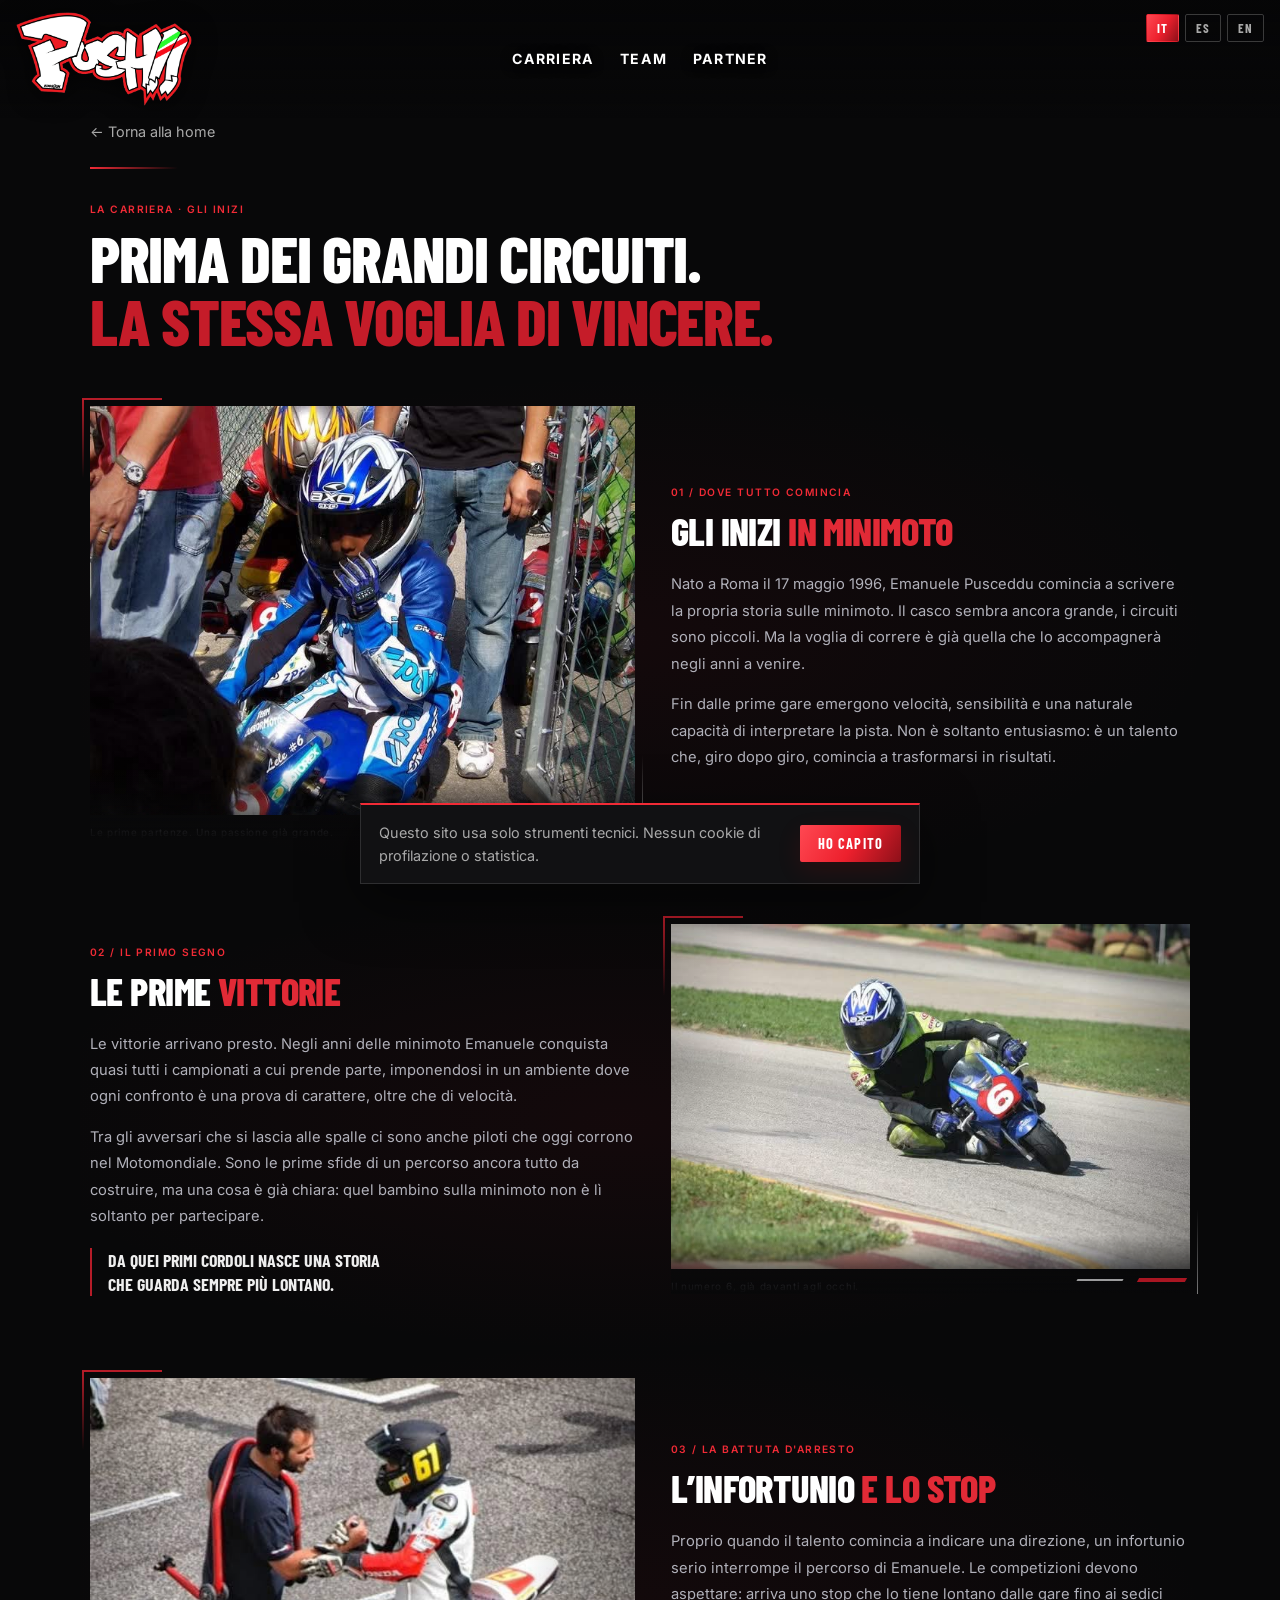
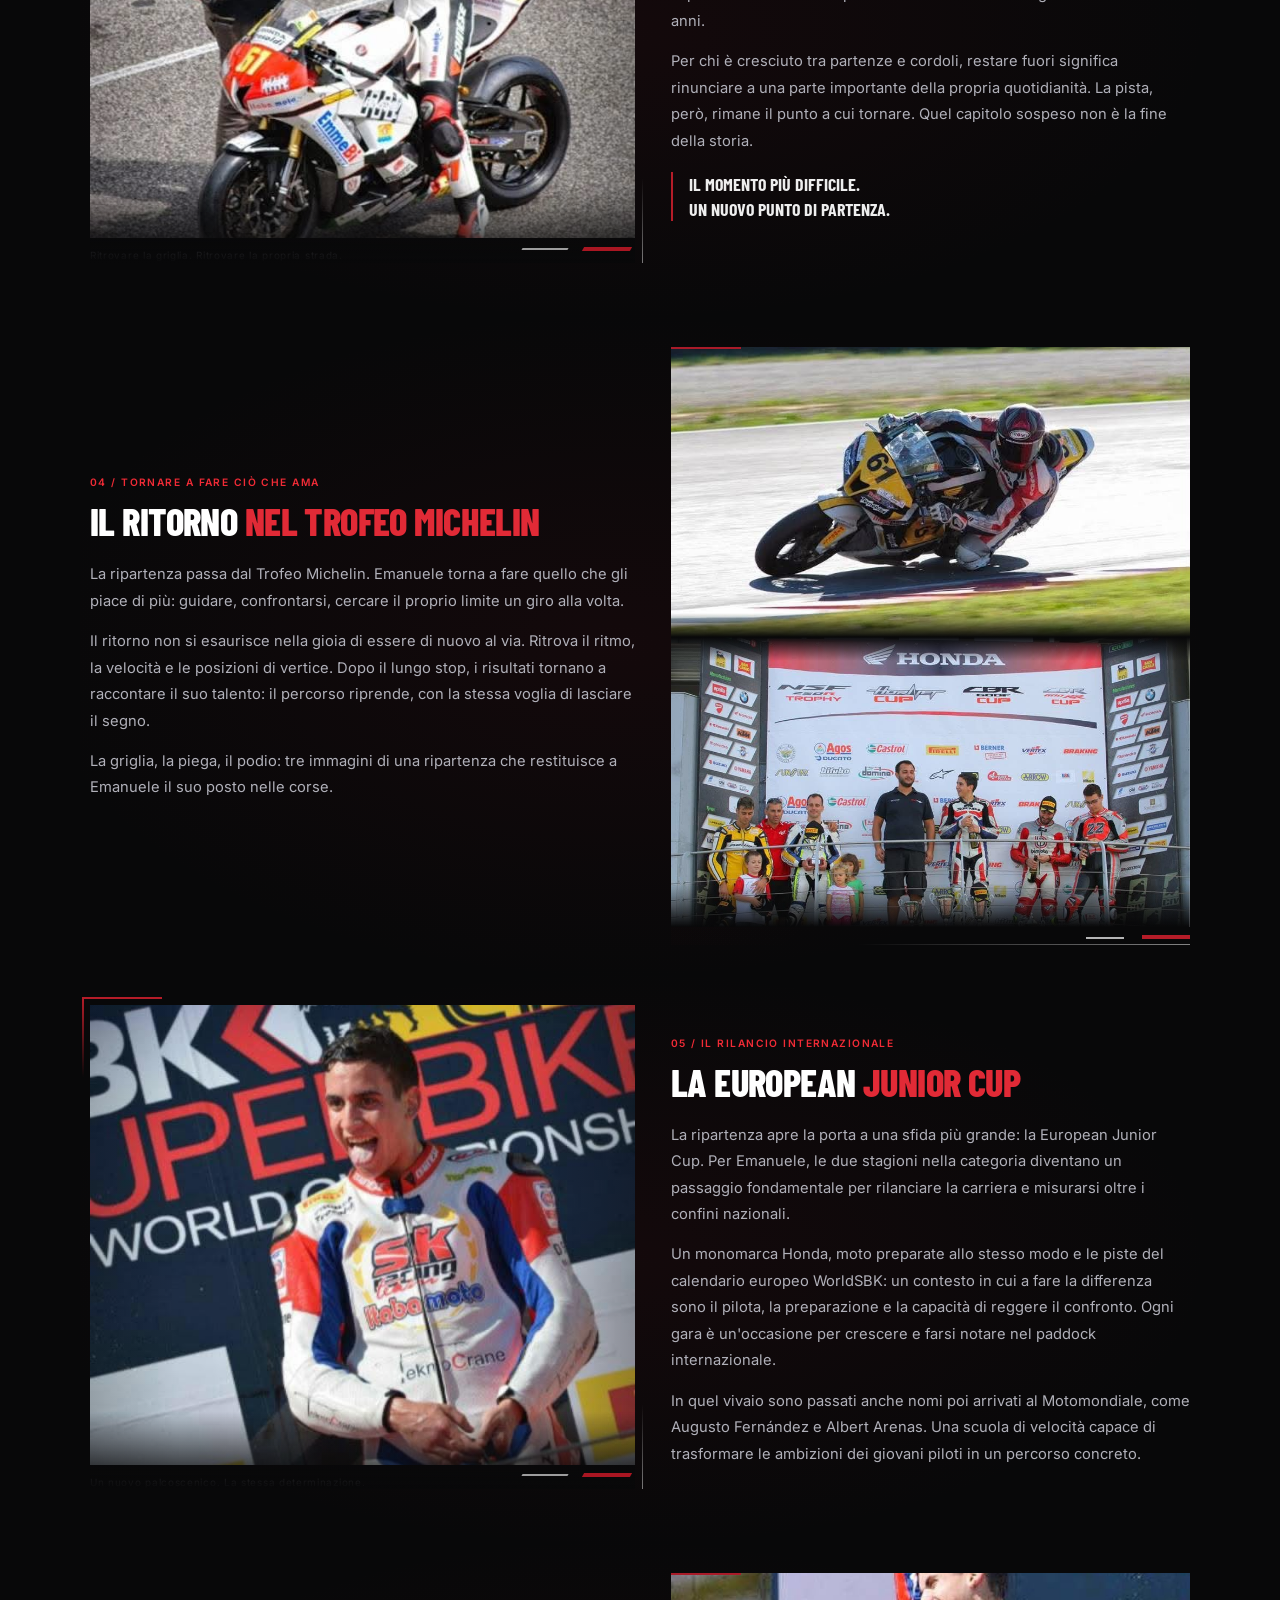
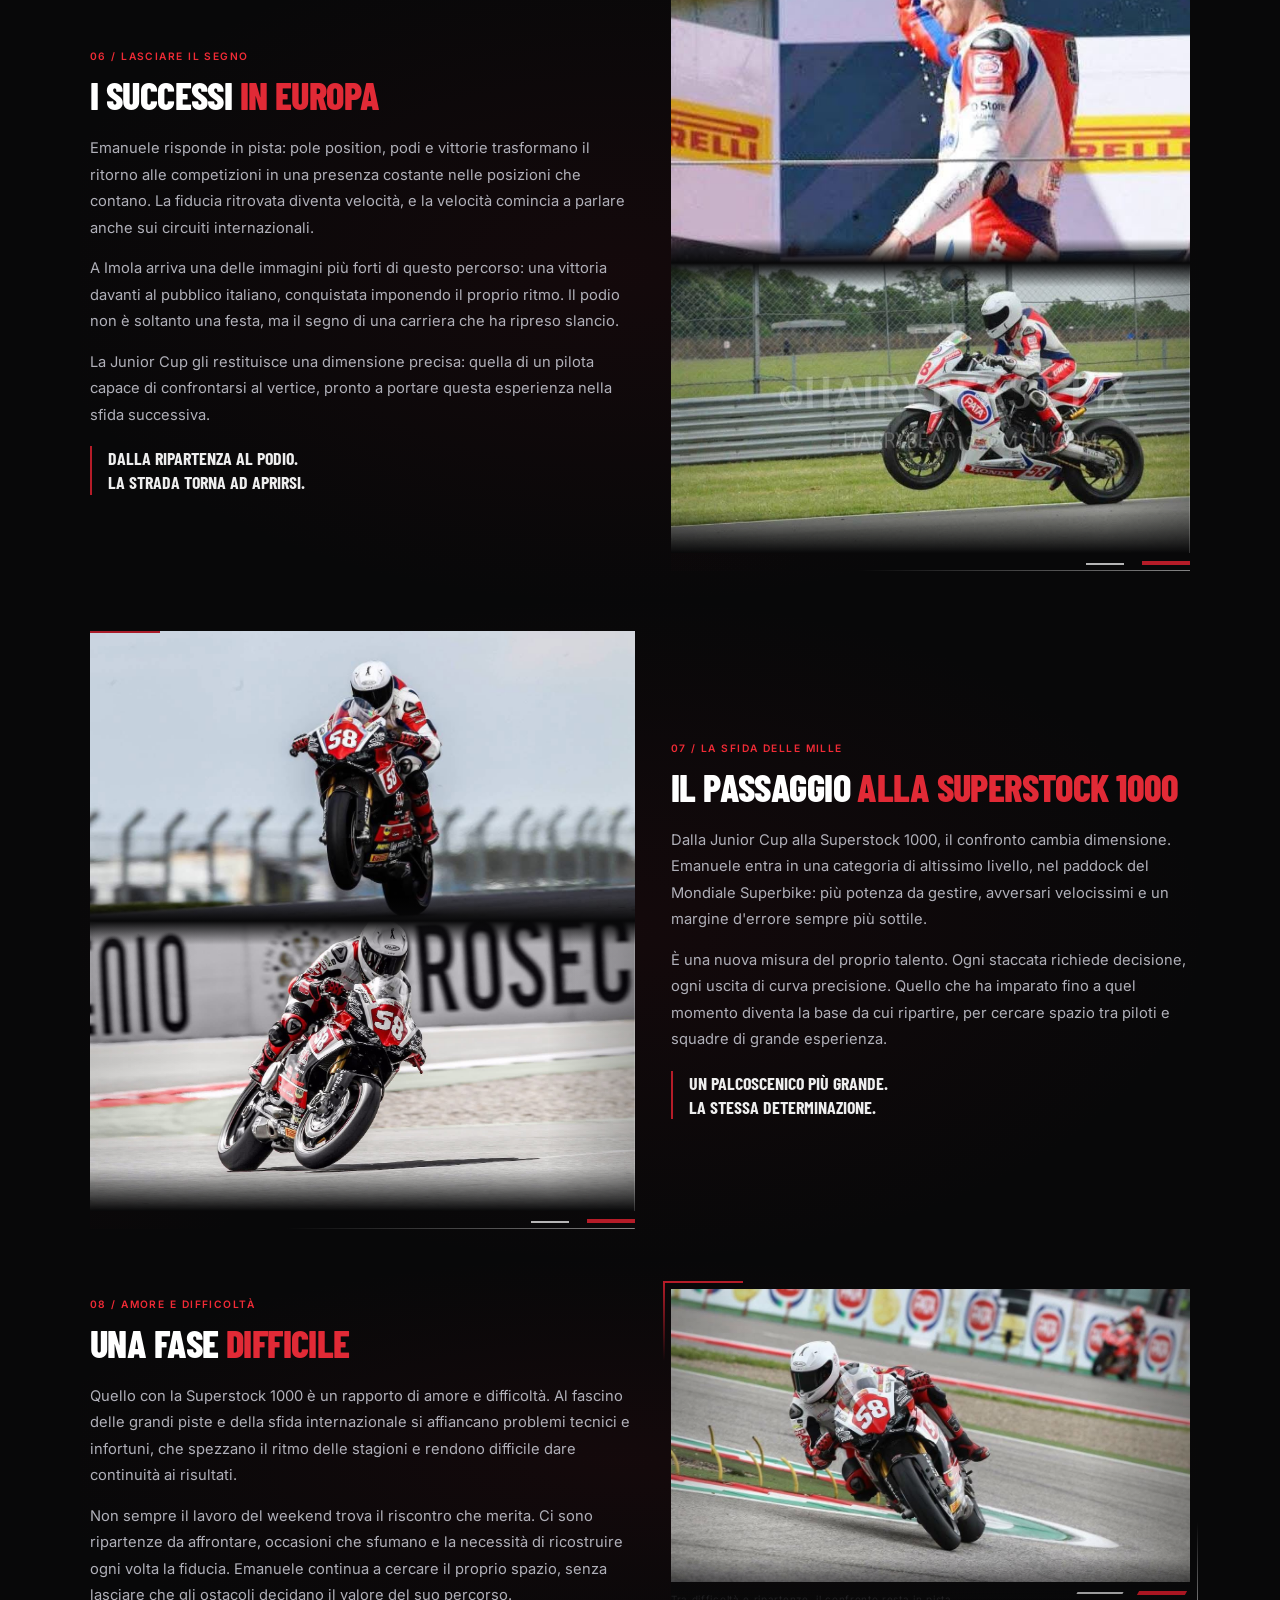
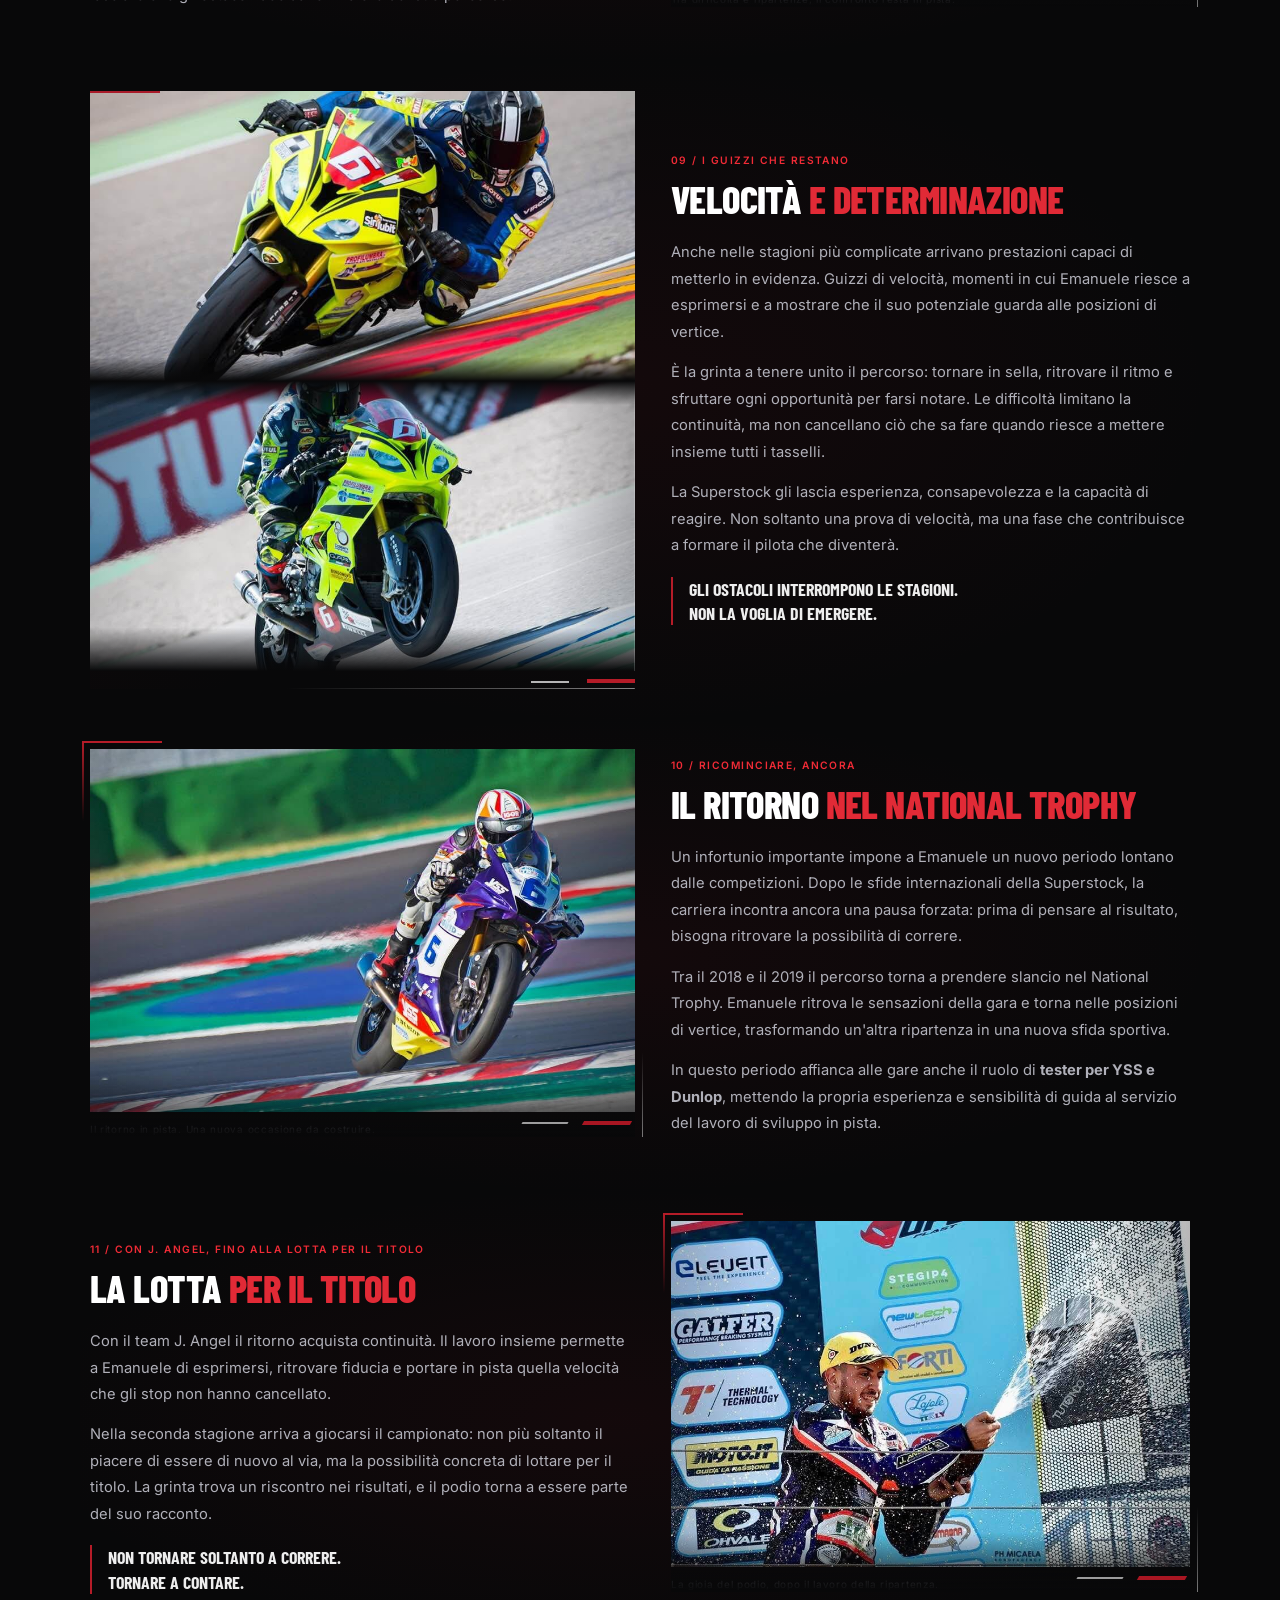
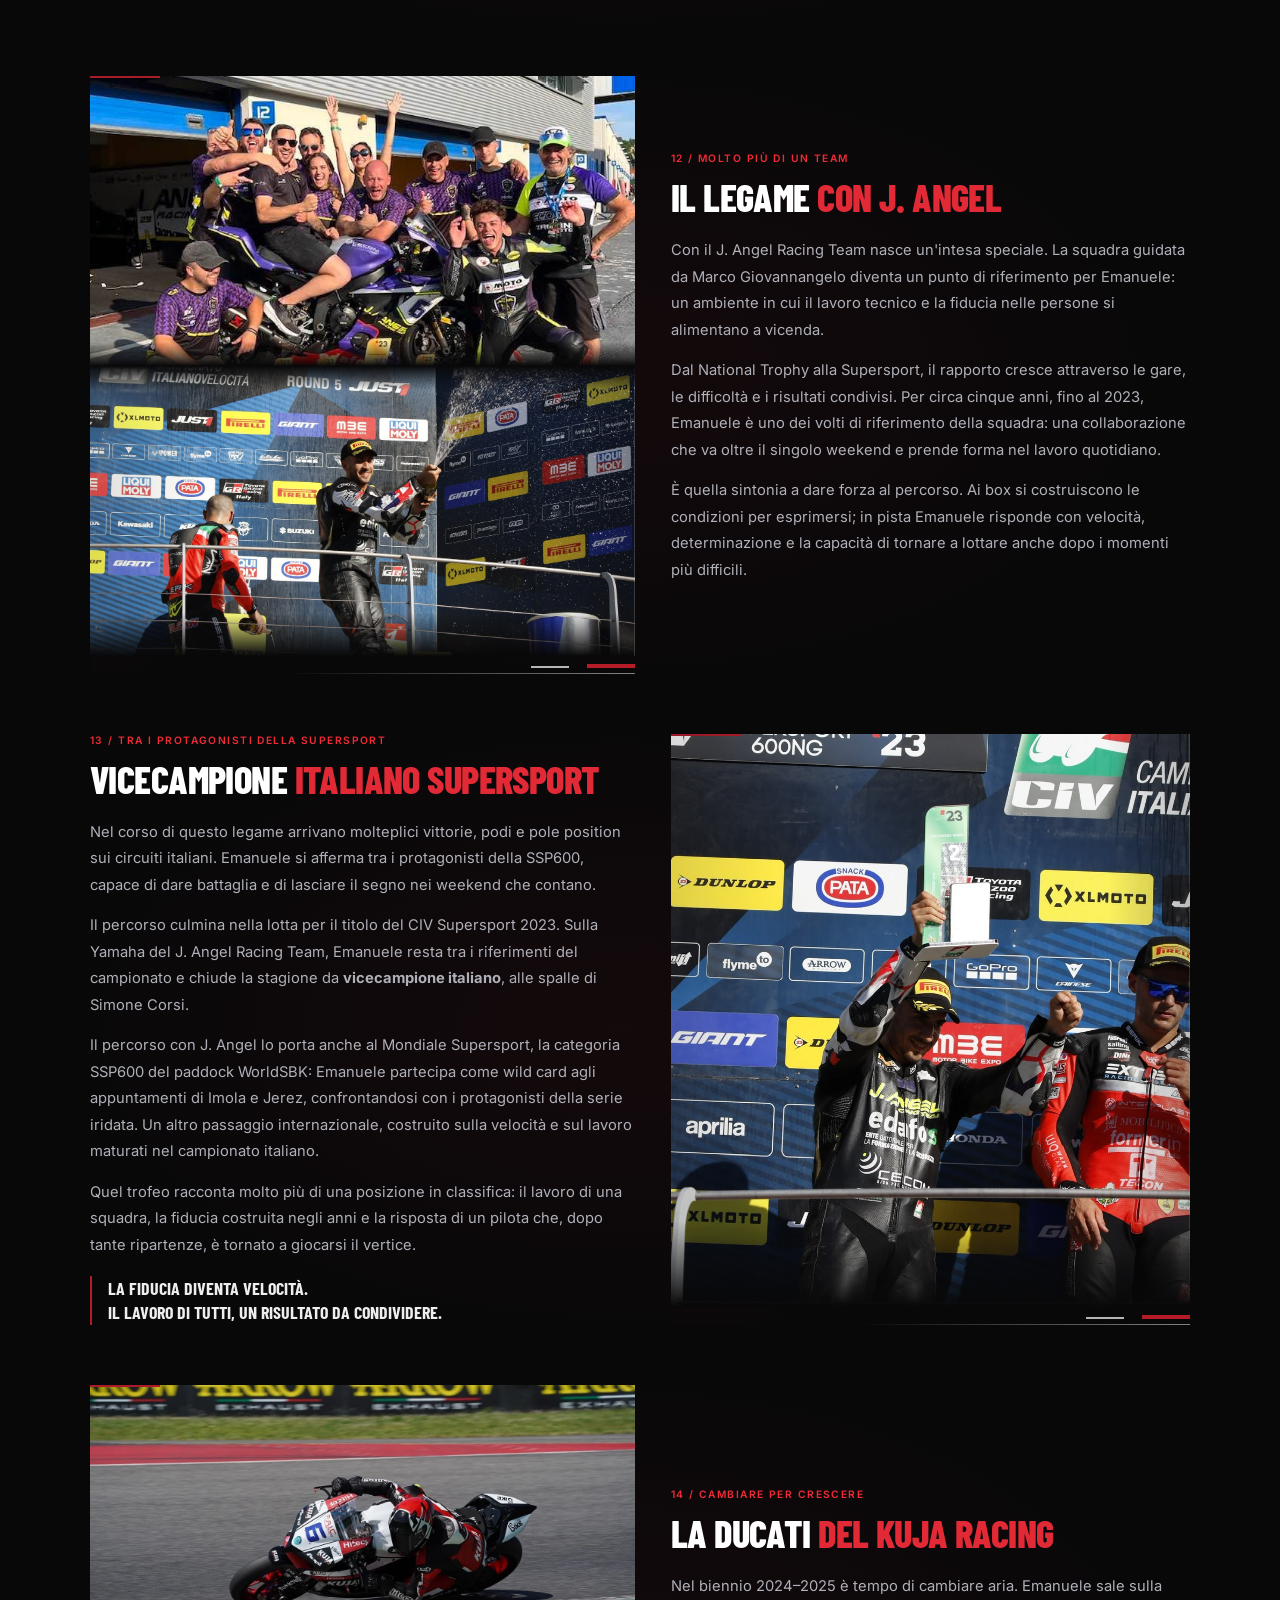
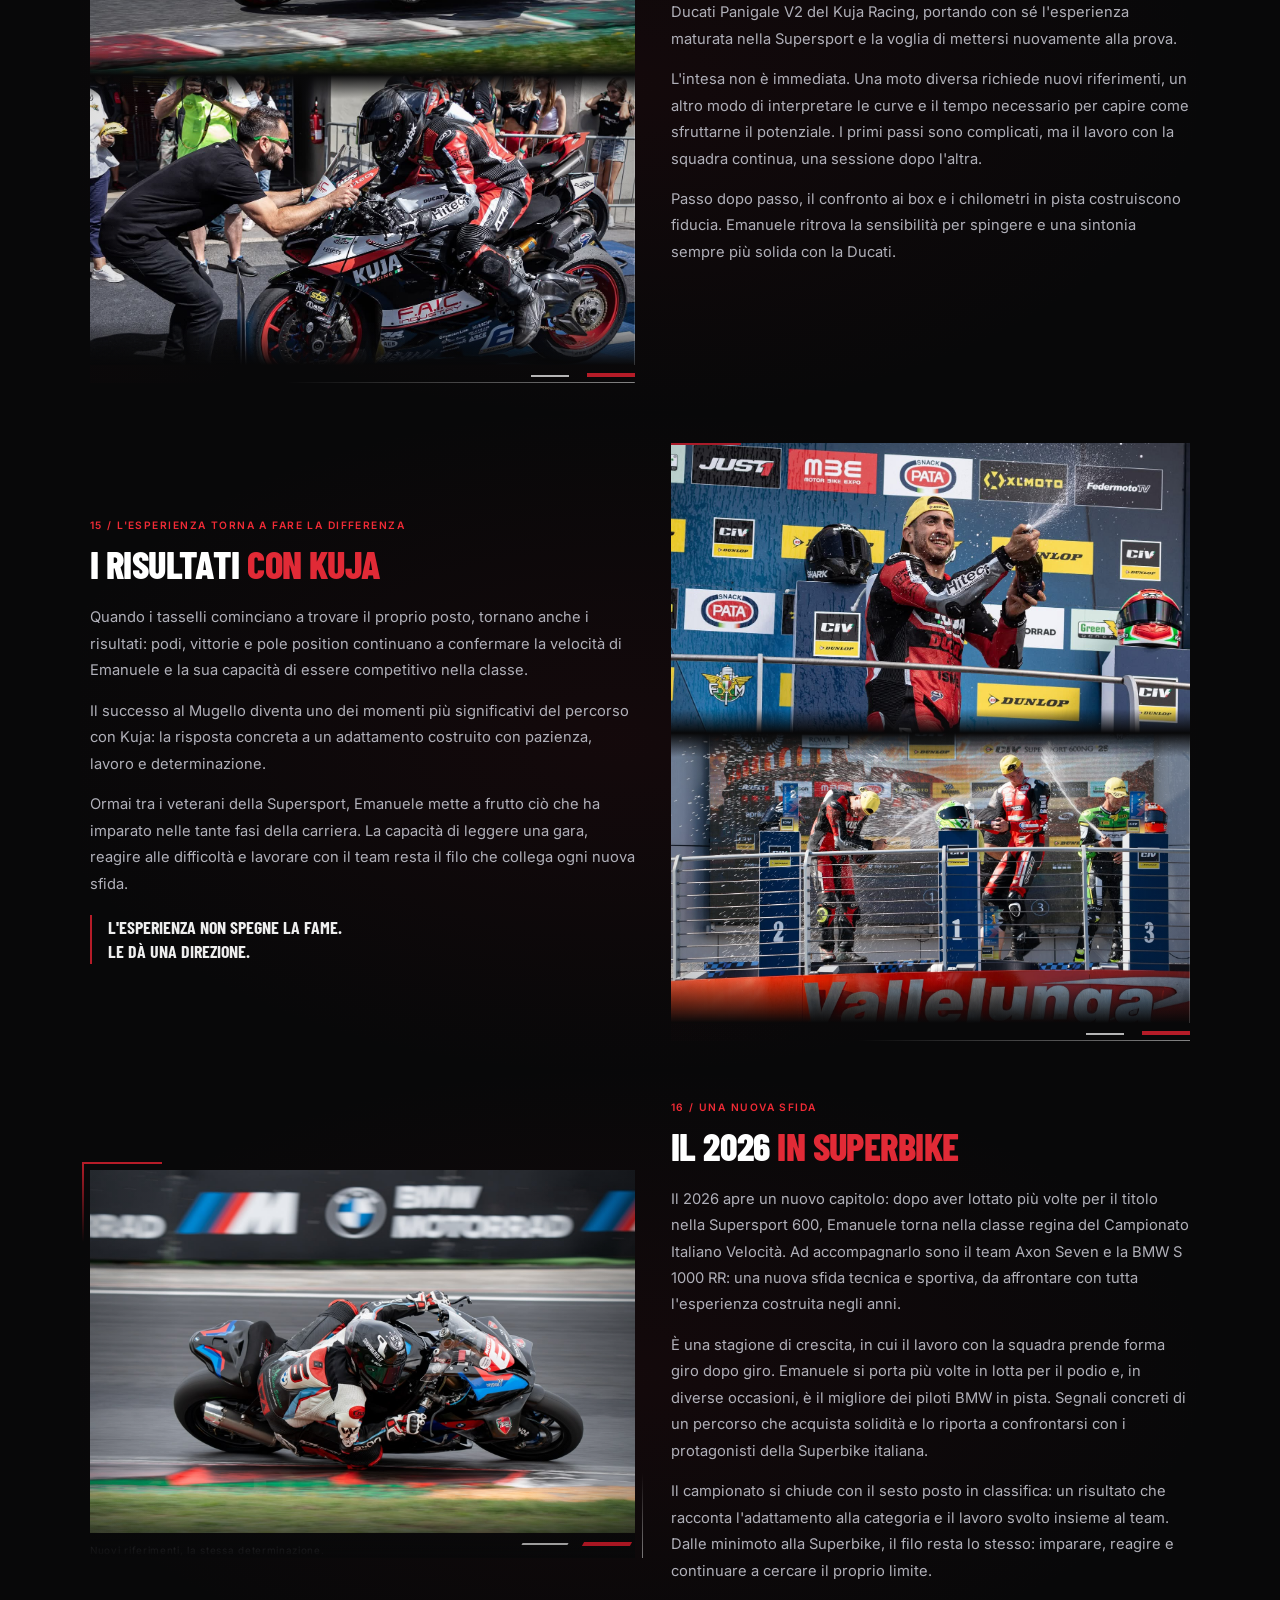
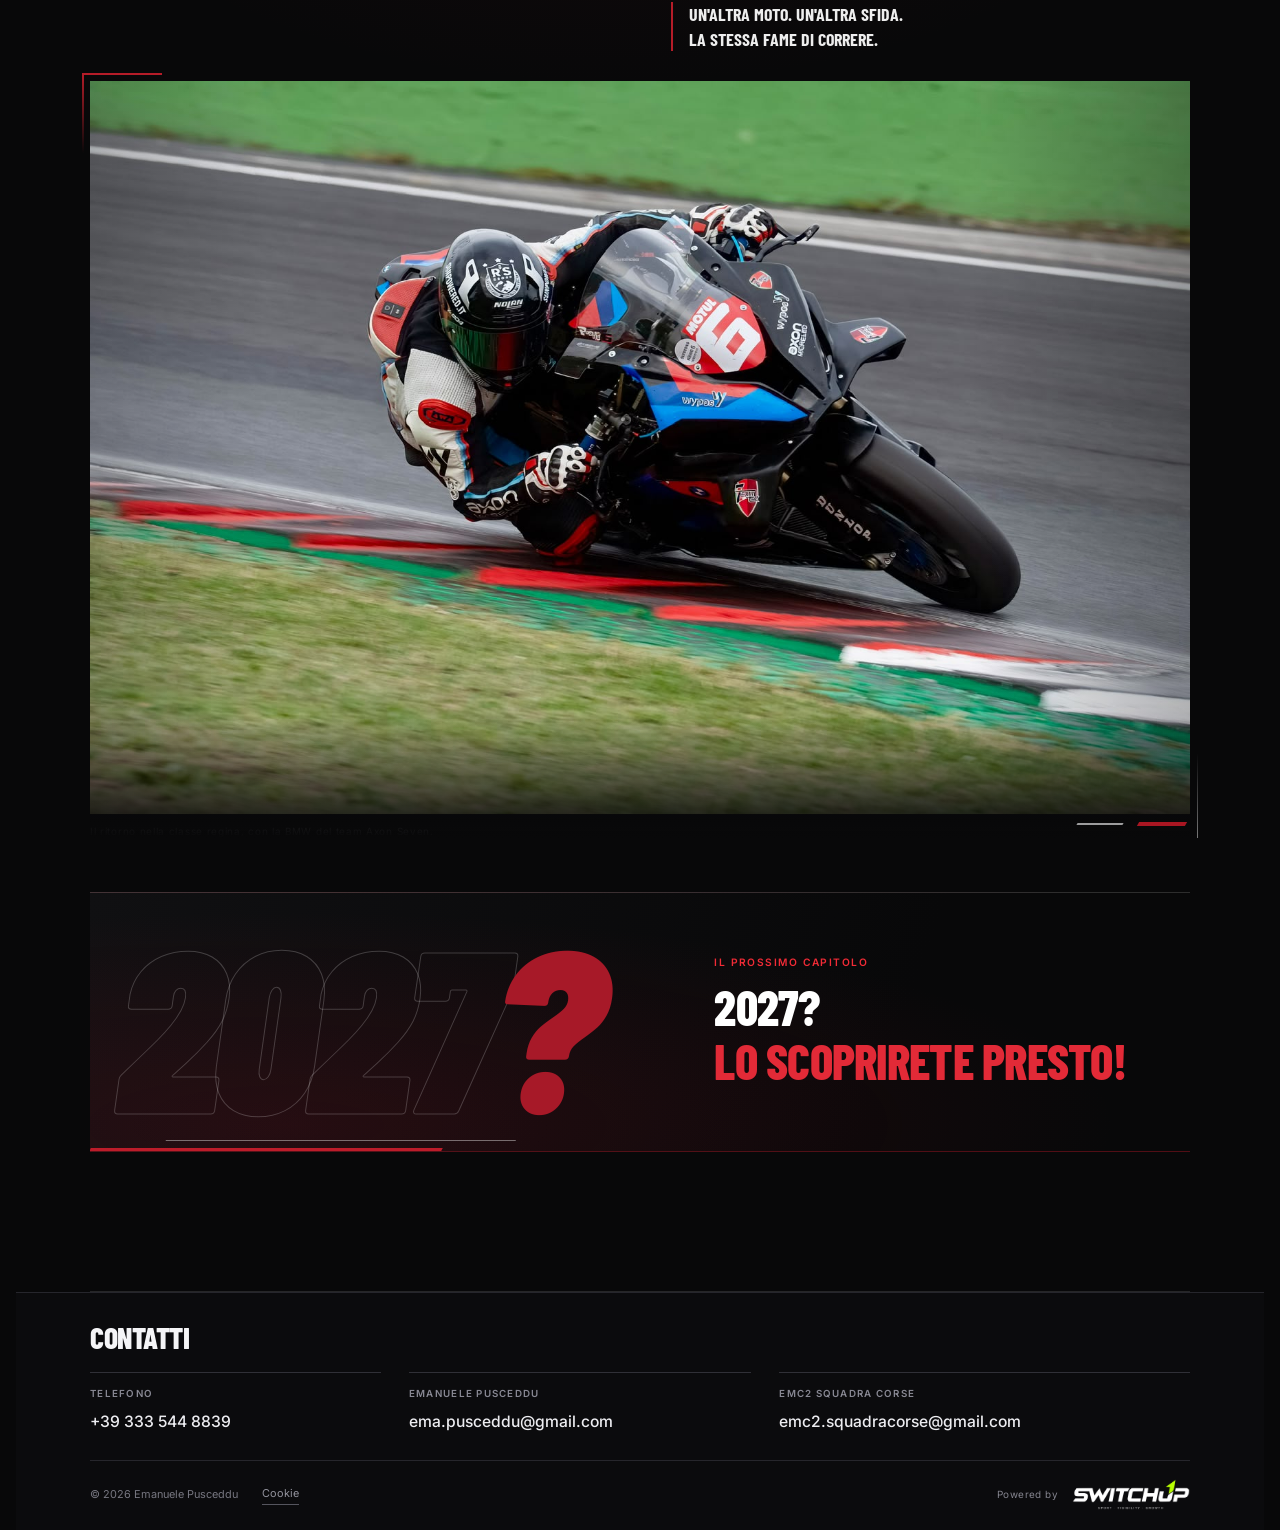
==== commit ad09a1f9: "Finish blended career photo groups with red and white racing lines" ====
--- a/carriera.html
+++ b/carriera.html
@@ -853,6 +853,11 @@
 @media(max-width:700px) {
  .career-chapter.mobile-story .career-copy > .career-season-lead img { width:100%; height:auto; min-height:0; max-height:none; aspect-ratio:auto; object-fit:contain; }
 }
+/* Chiusura racing delle composizioni sfumate. */
+@media(min-width:701px) {
+ .career-photo-group { padding-bottom:18px; }
+ .career-photo-group::after { content:""; position:absolute; left:0; right:0; bottom:0; height:16px; pointer-events:none; background:linear-gradient(90deg,transparent,rgba(255,255,255,.5)) right bottom/64% 1px no-repeat,linear-gradient(90deg,#b51c28,#b51c28) right 6px/48px 4px no-repeat,linear-gradient(90deg,rgba(255,255,255,.7),rgba(255,255,255,.7)) right 66px bottom 6px/38px 2px no-repeat; }
+}
 </style>
 <link rel="stylesheet" href="footer.css?v=3">
 </head>
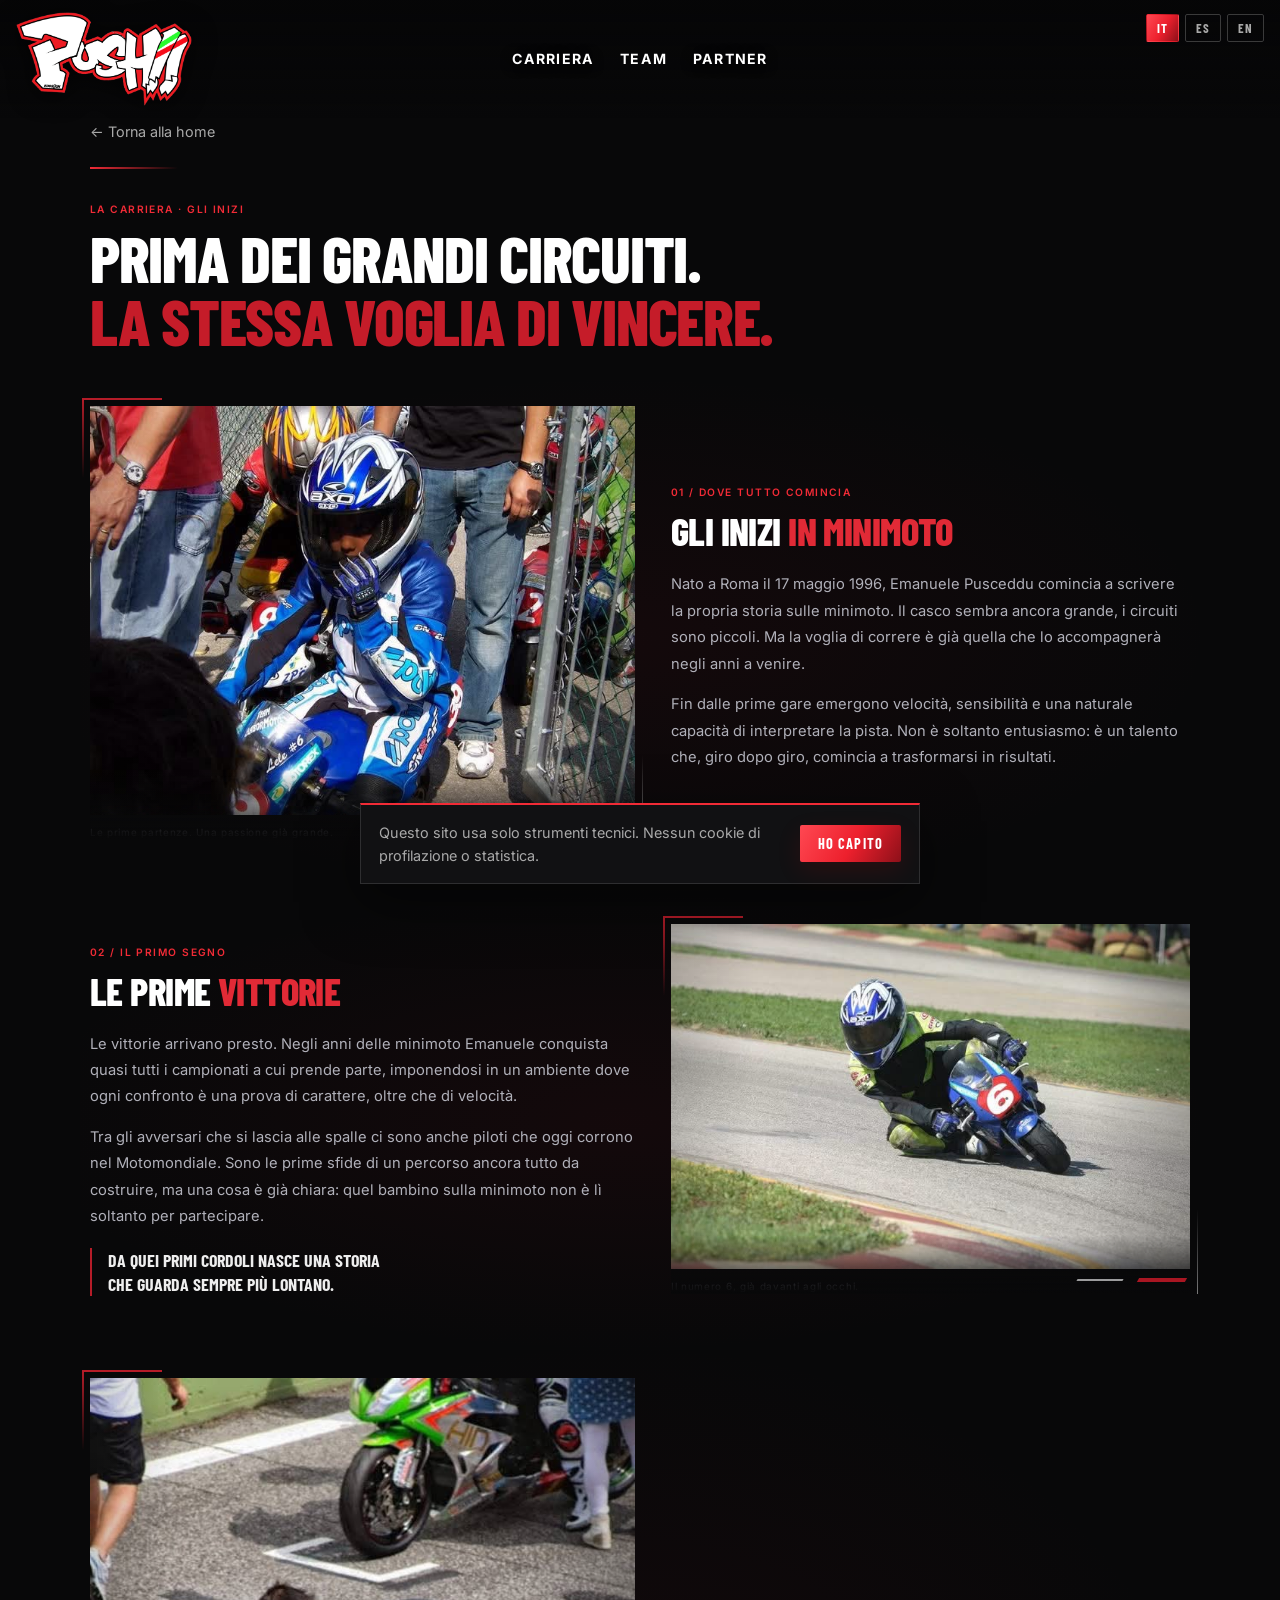
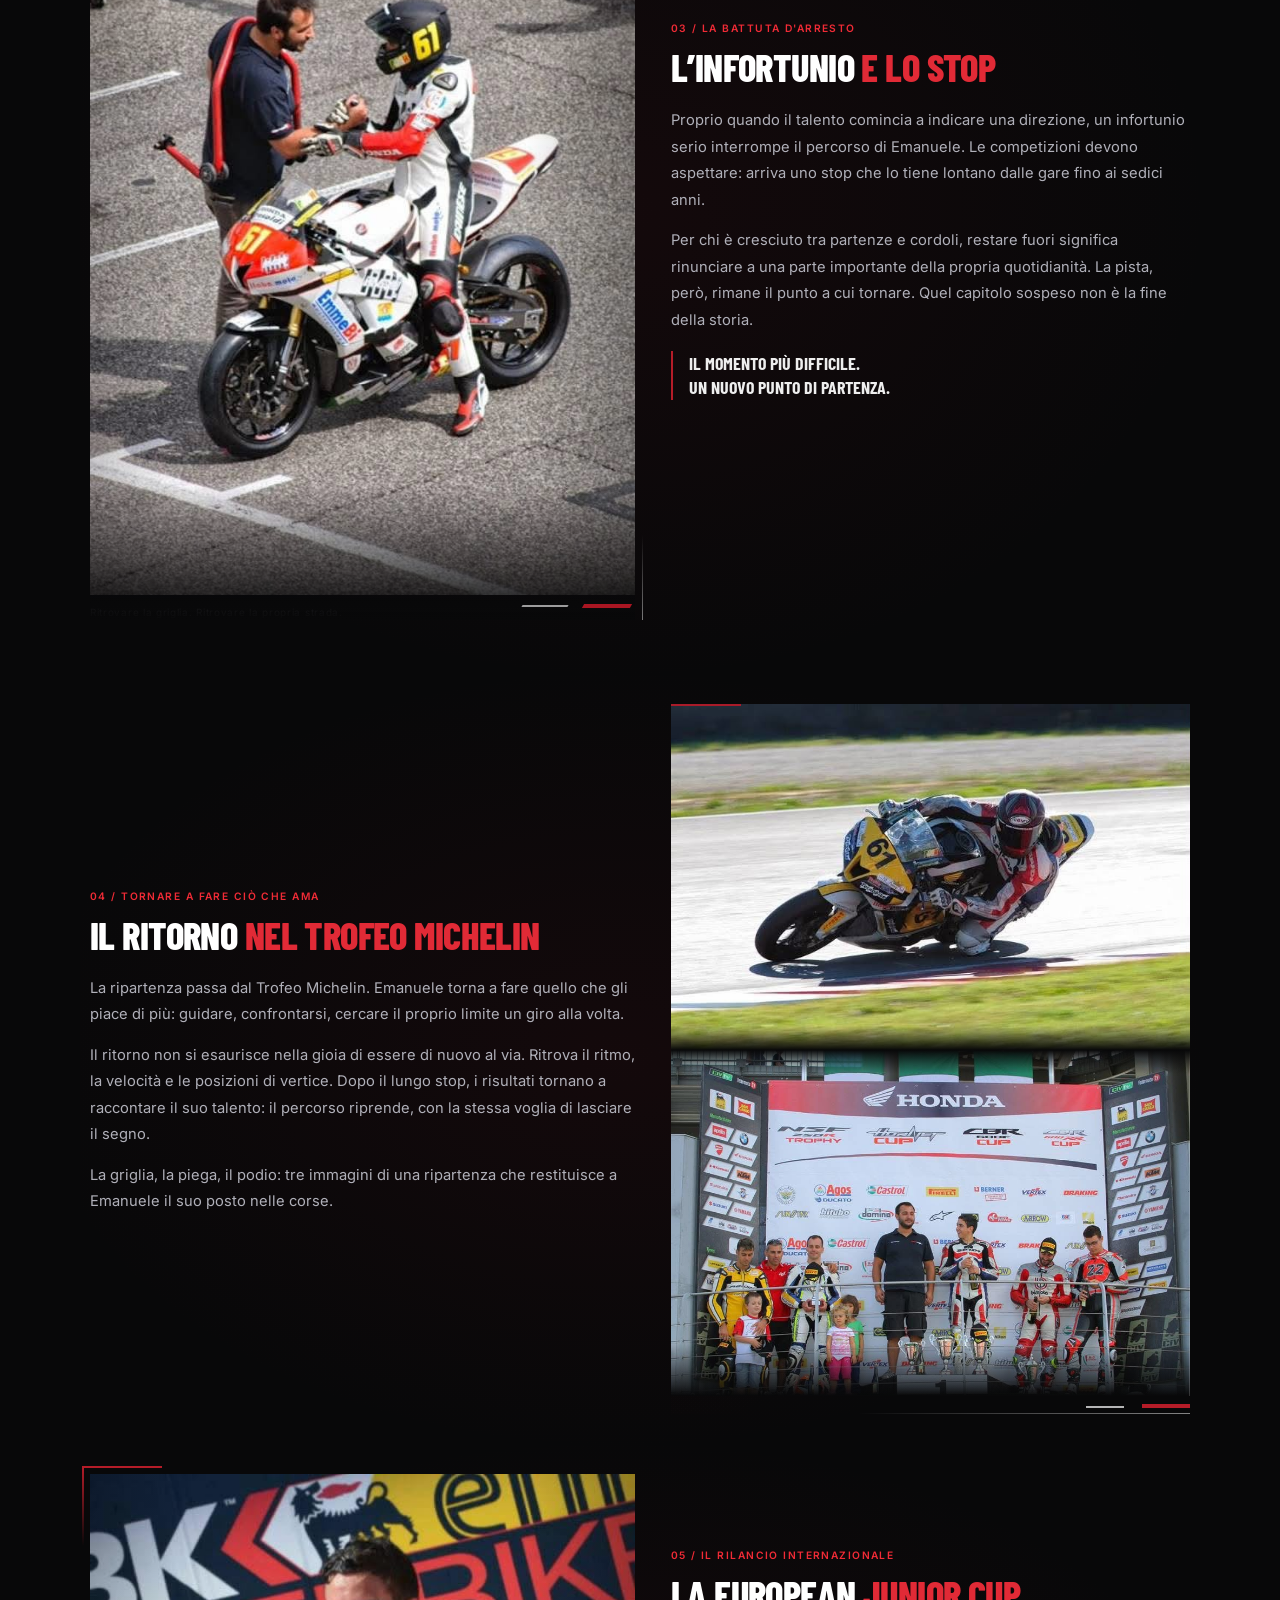
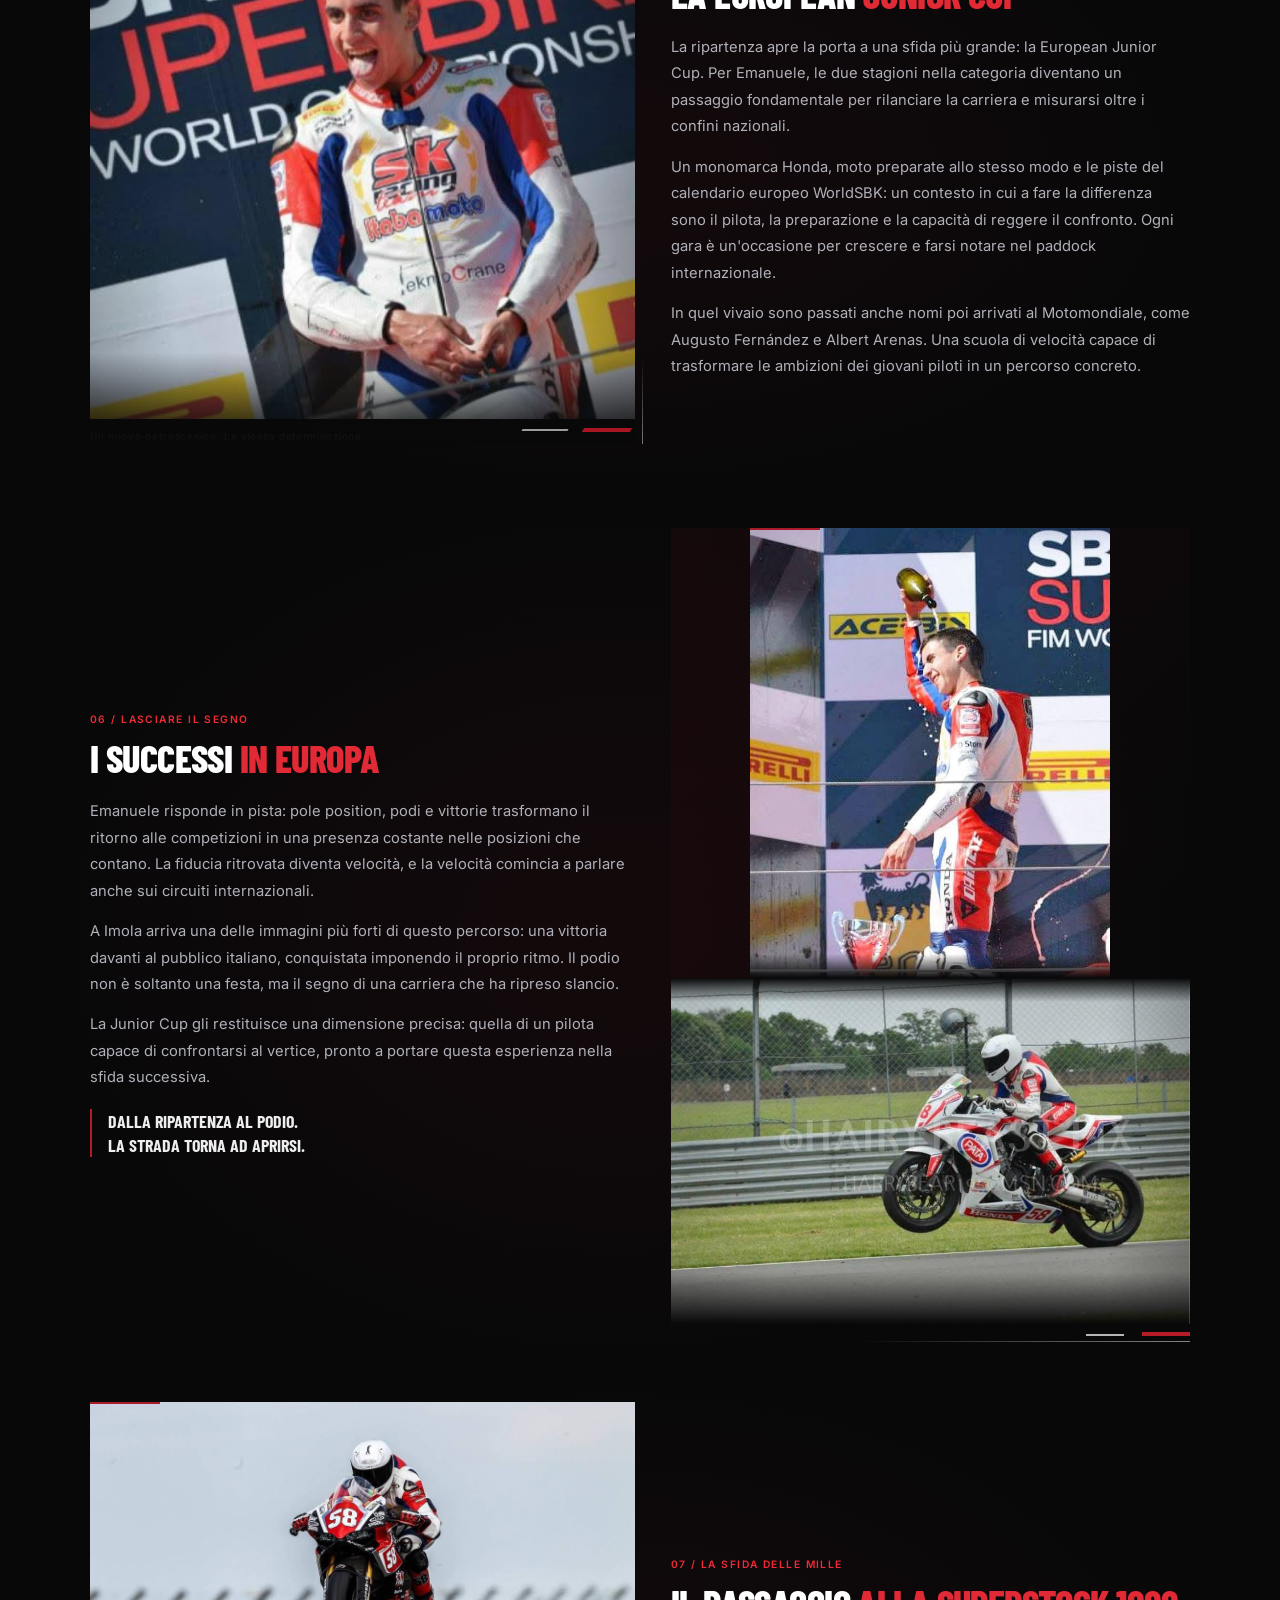
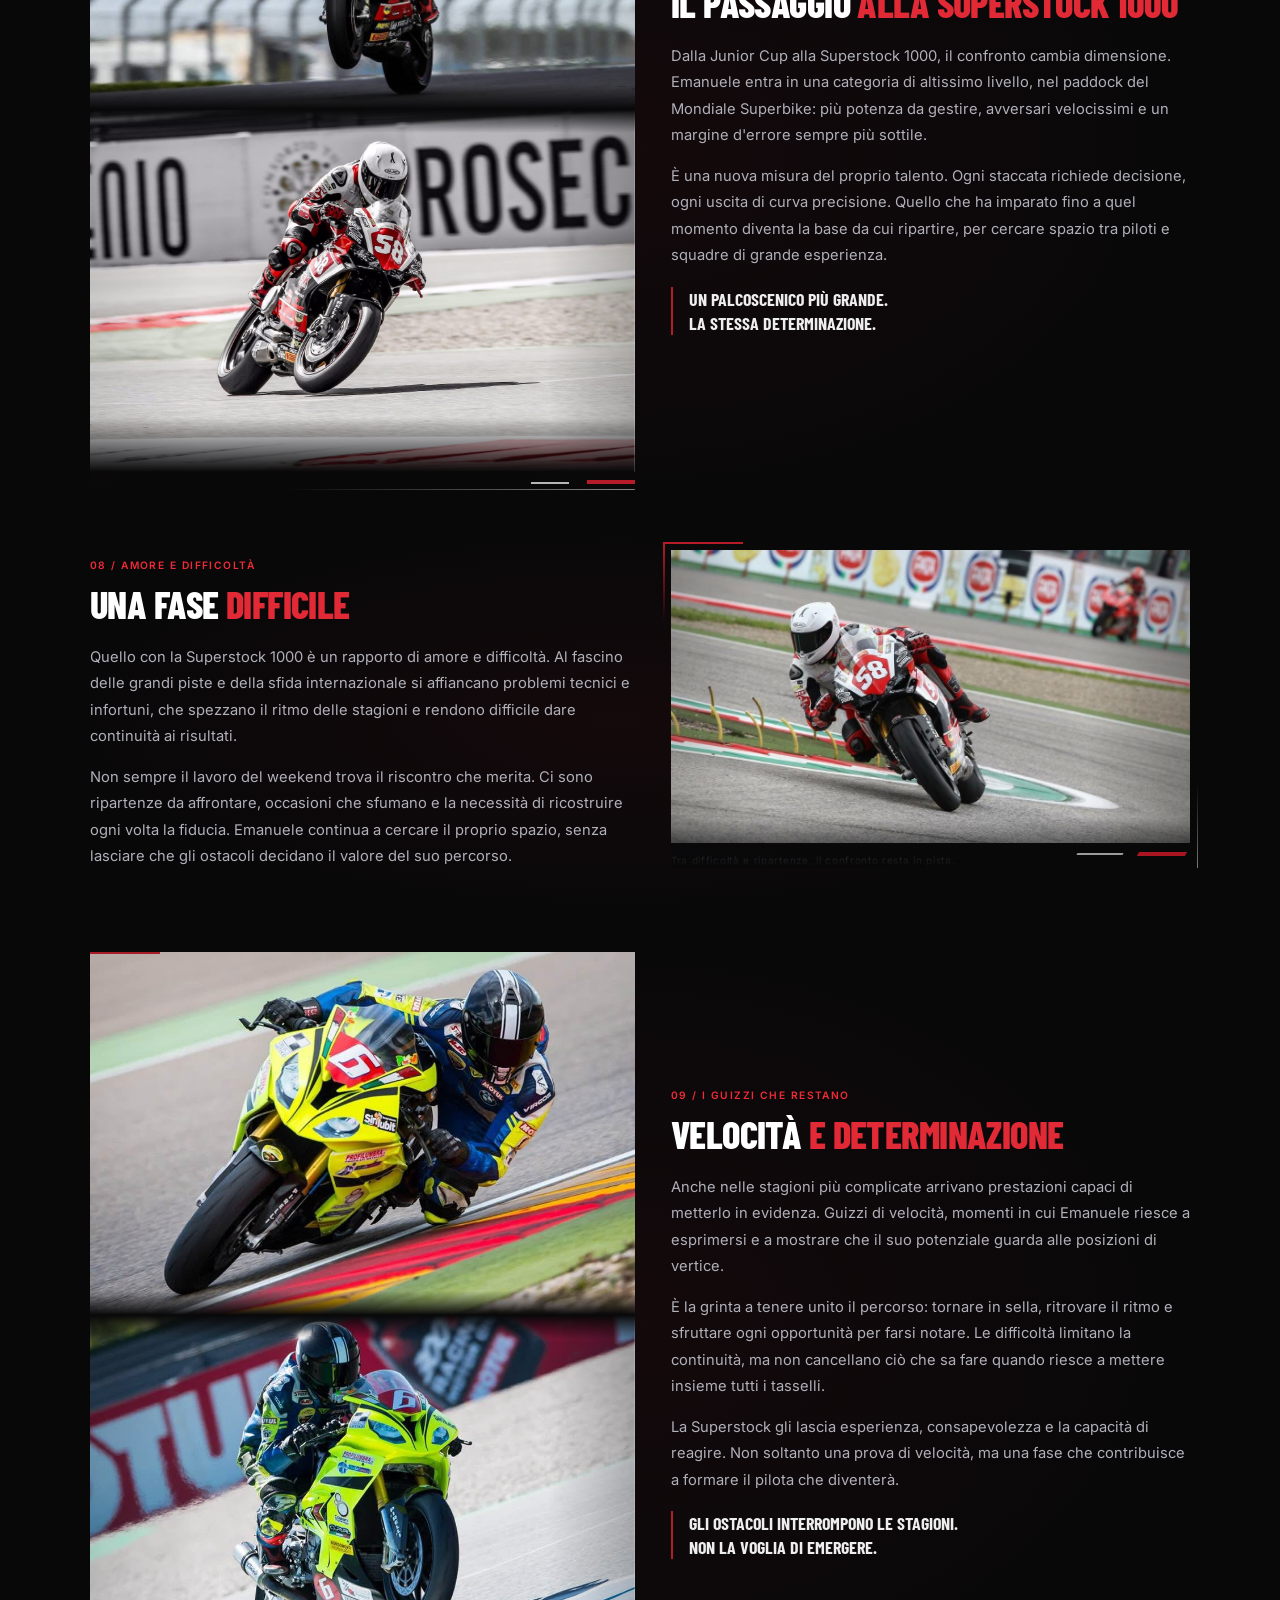
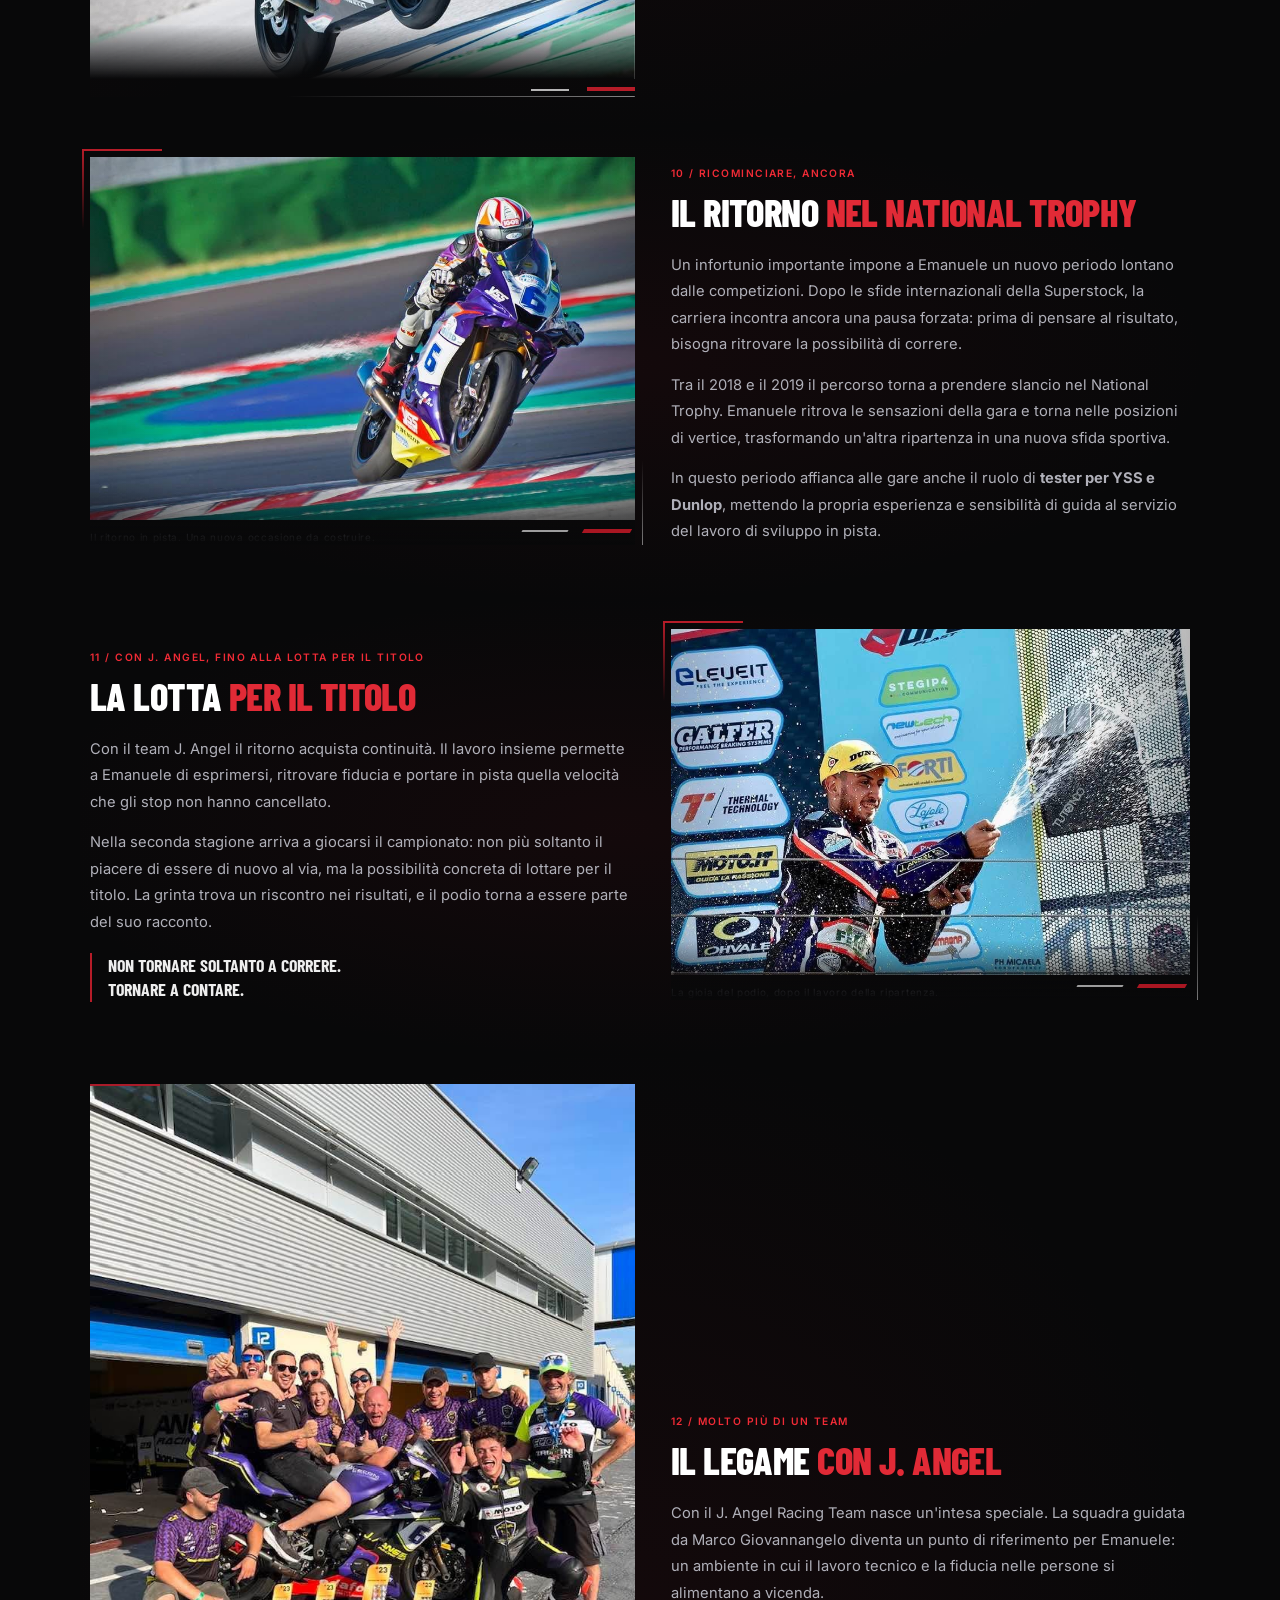
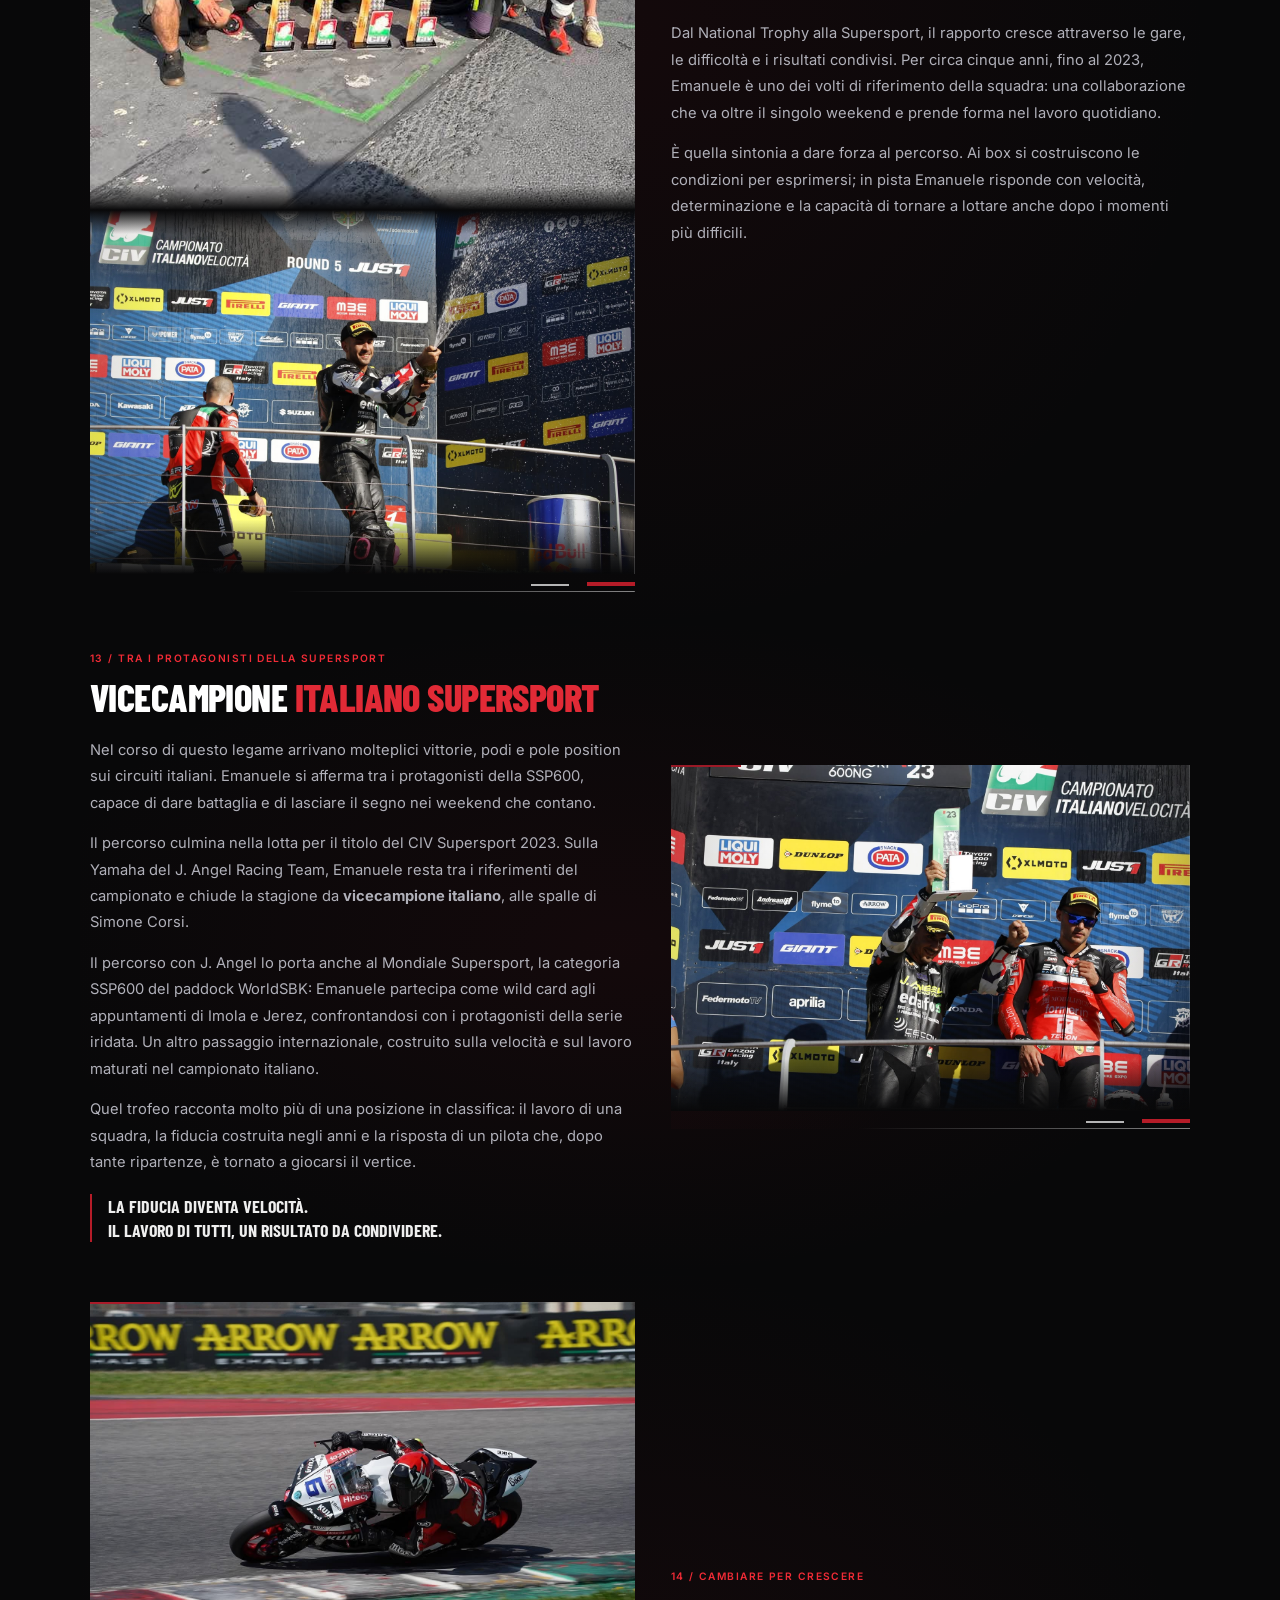
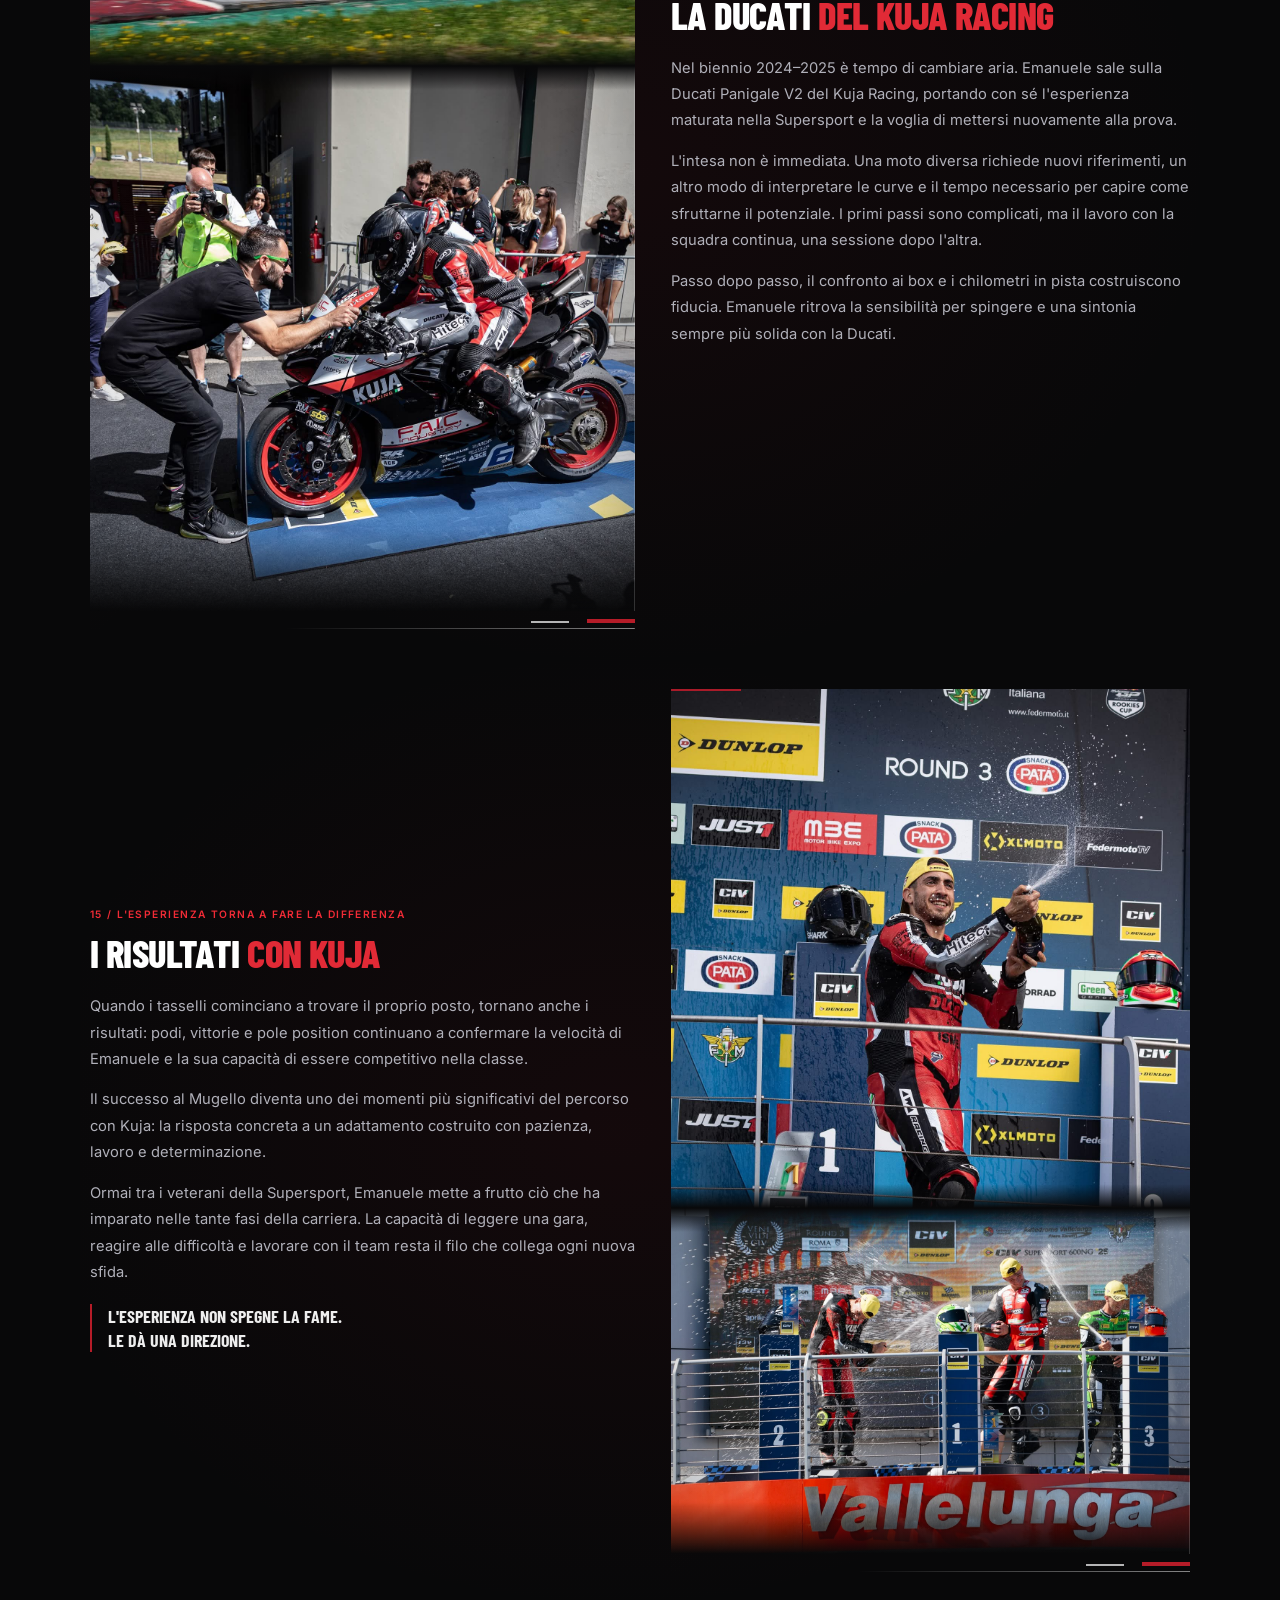
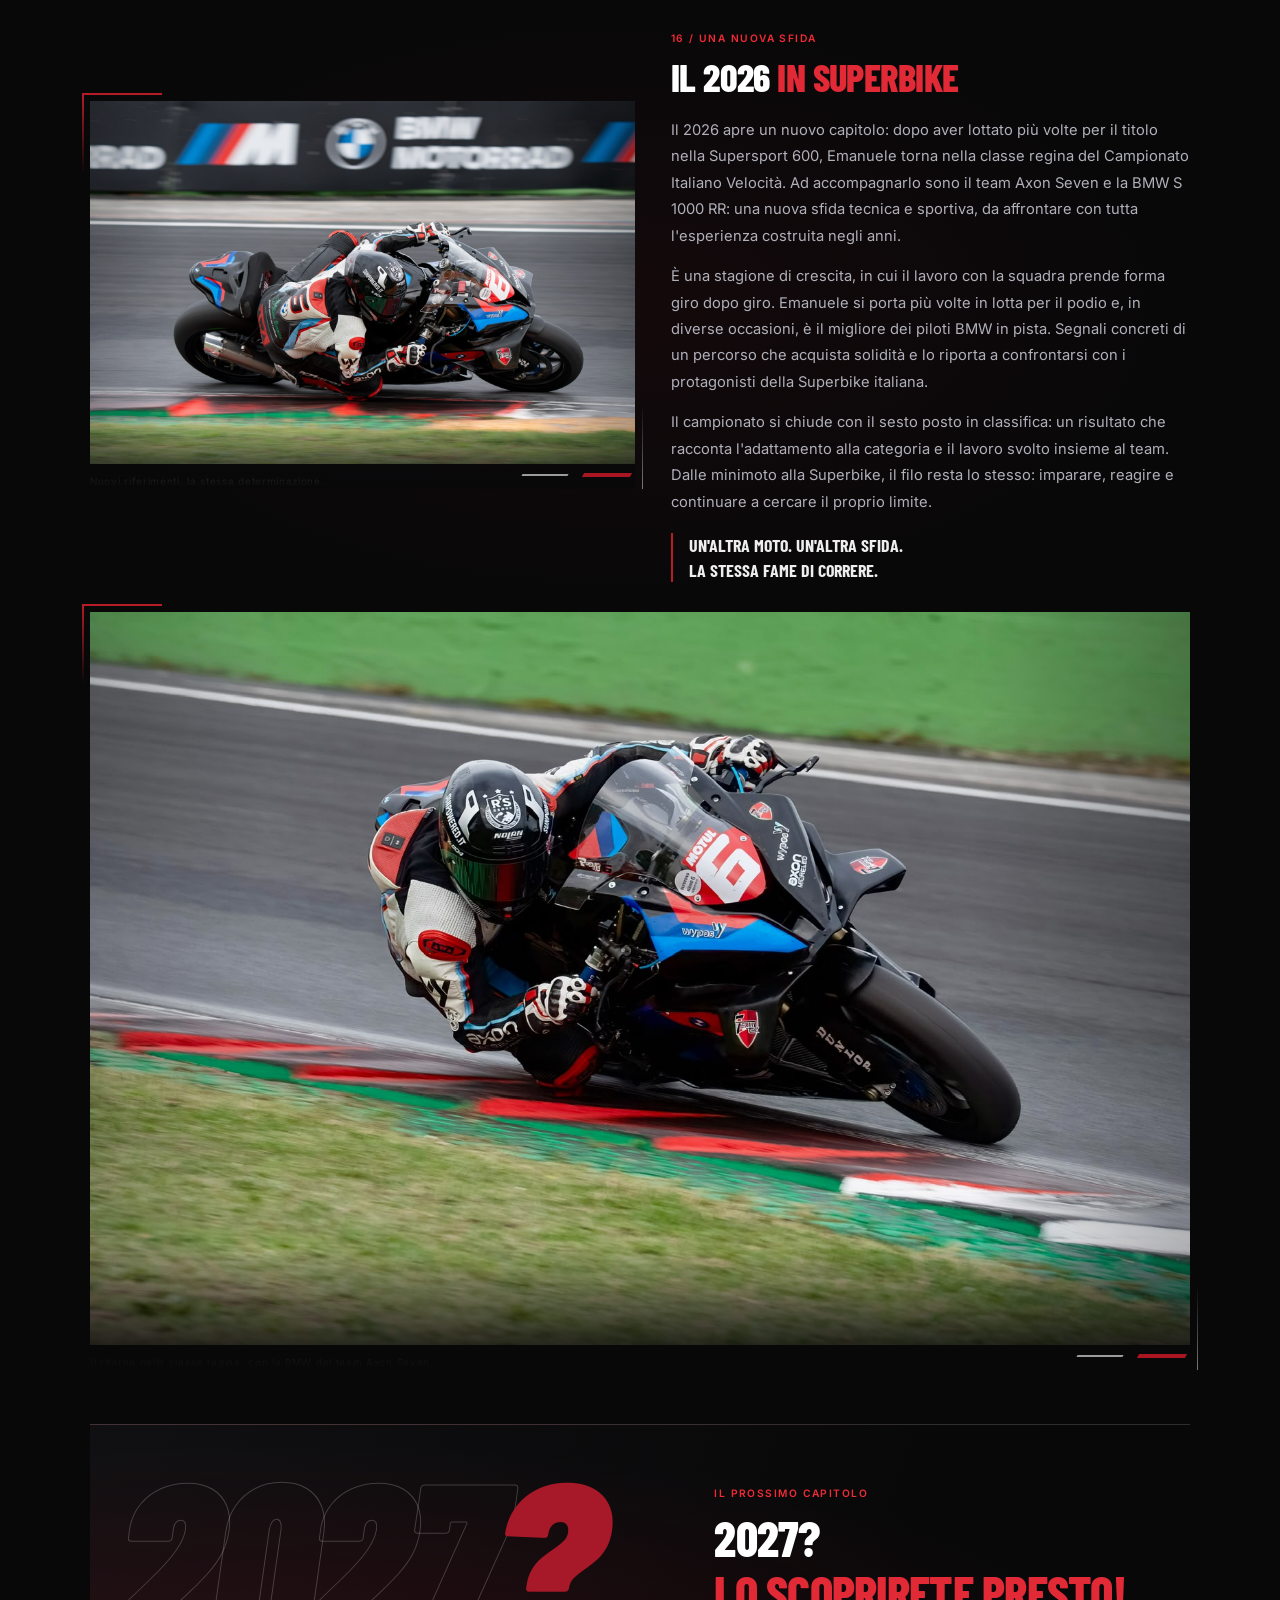
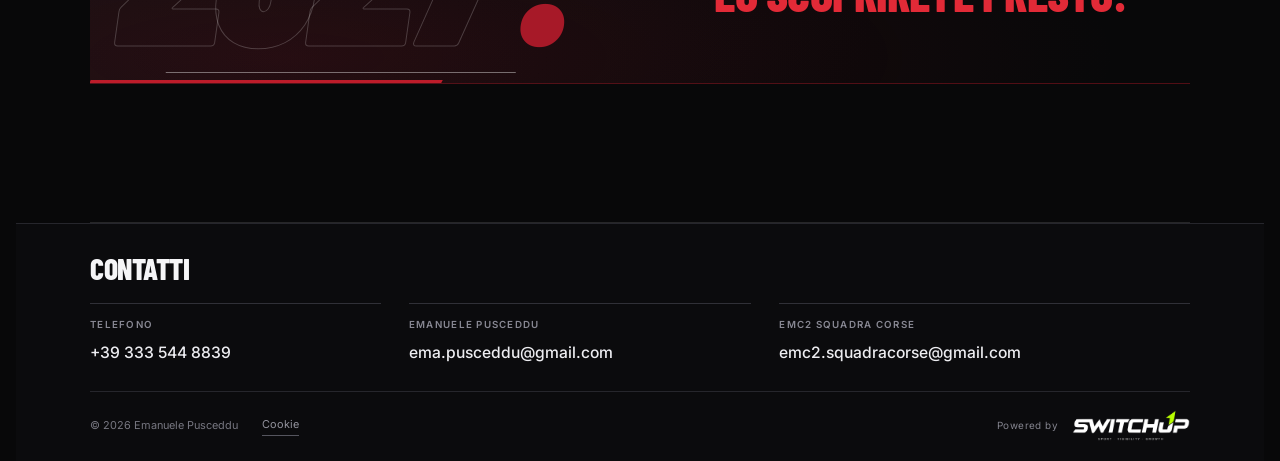
==== commit 201cb942: "Preserve complete subjects in desktop and tablet career photo groups" ====
--- a/carriera.html
+++ b/carriera.html
@@ -858,6 +858,13 @@
  .career-photo-group { padding-bottom:18px; }
  .career-photo-group::after { content:""; position:absolute; left:0; right:0; bottom:0; height:16px; pointer-events:none; background:linear-gradient(90deg,transparent,rgba(255,255,255,.5)) right bottom/64% 1px no-repeat,linear-gradient(90deg,#b51c28,#b51c28) right 6px/48px 4px no-repeat,linear-gradient(90deg,rgba(255,255,255,.7),rgba(255,255,255,.7)) right 66px bottom 6px/38px 2px no-repeat; }
 }
+/* Desktop e tablet: nessun ritaglio dei soggetti nelle composizioni. */
+@media(min-width:701px) {
+ .career-chapter .career-photo img,.career-chapter .career-photo-group .career-photo img,.career-chapter .career-stock-pair .career-photo img,.career-chapter .career-return-photos .career-photo img { display:block; width:100%; height:auto; min-height:0; max-height:none; aspect-ratio:auto; object-fit:contain; object-position:center; }
+ .career-chapter .career-photo-group { align-self:center; }
+ .career-title-photo .career-photo { height:auto; min-height:0; }
+ .career-junior-results .career-junior-celebration { width:min(100%,360px); justify-self:center; }
+}
 </style>
 <link rel="stylesheet" href="footer.css?v=3">
 </head>
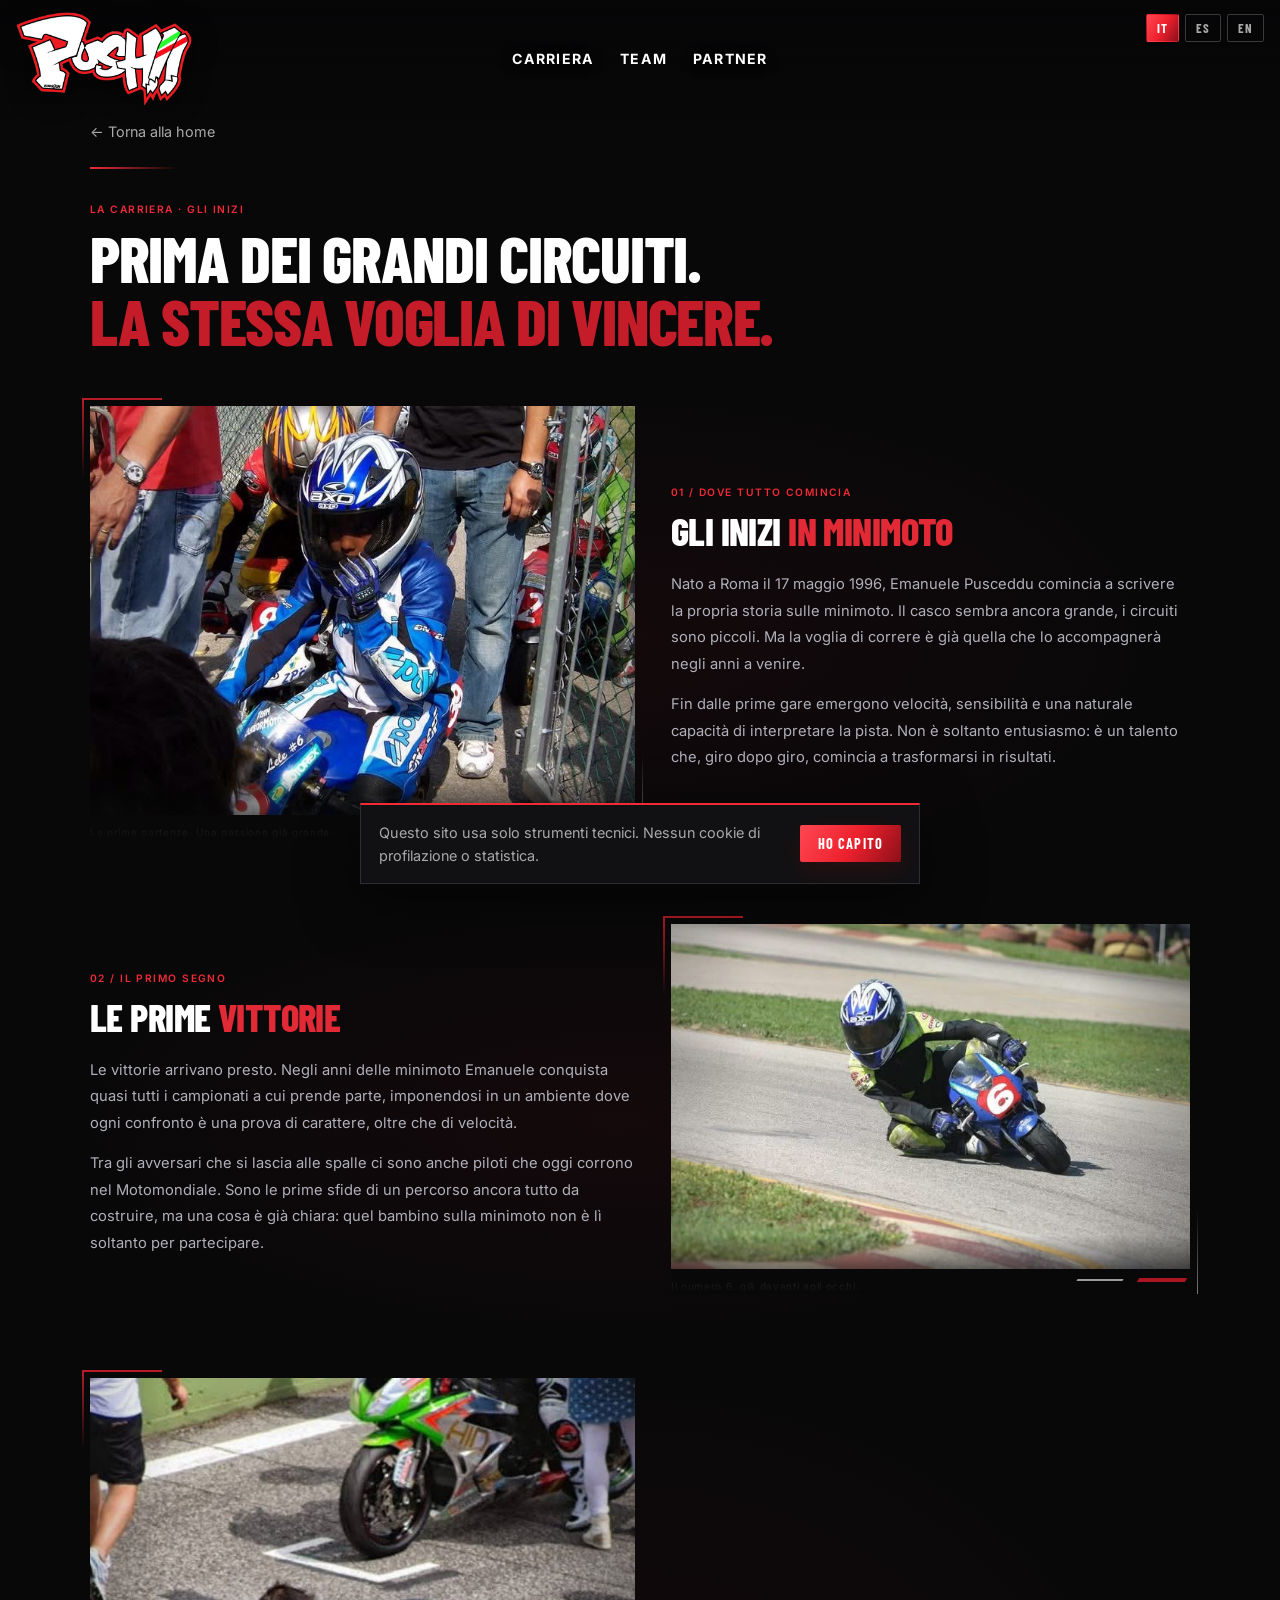
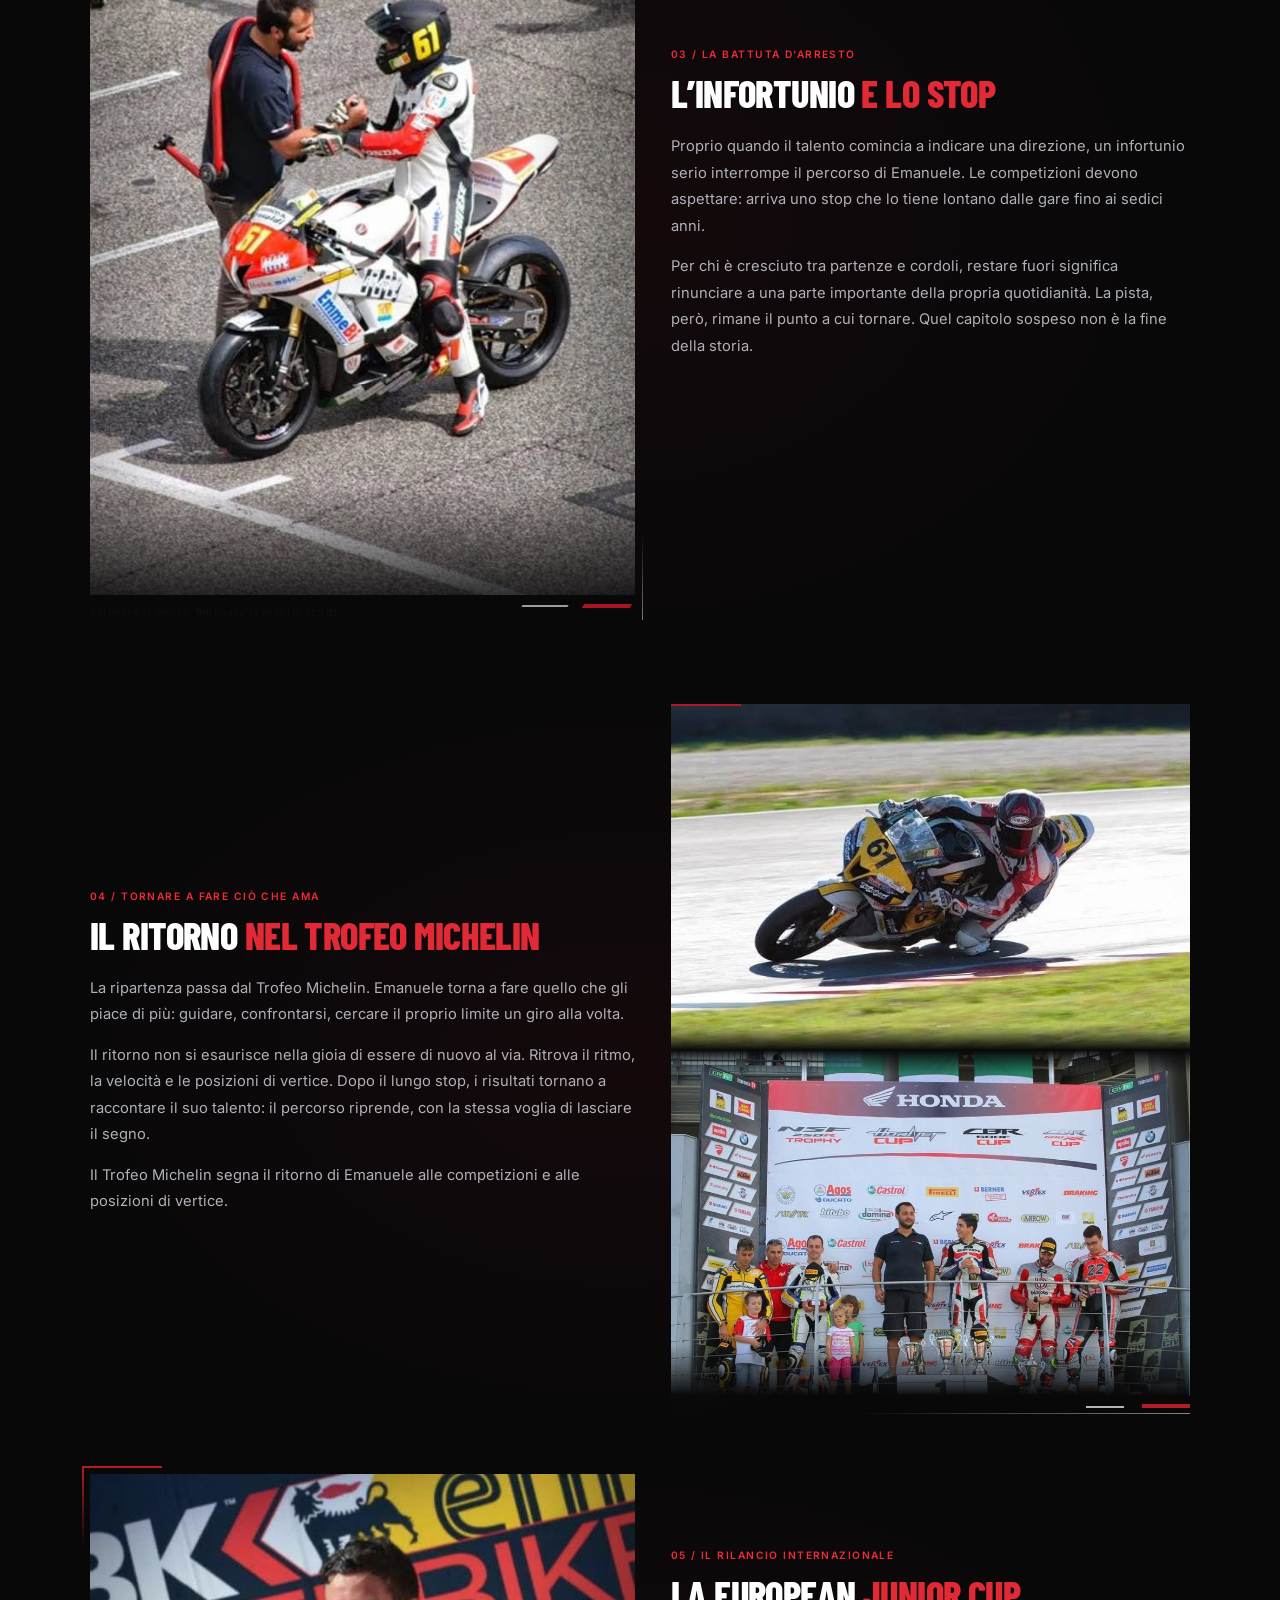
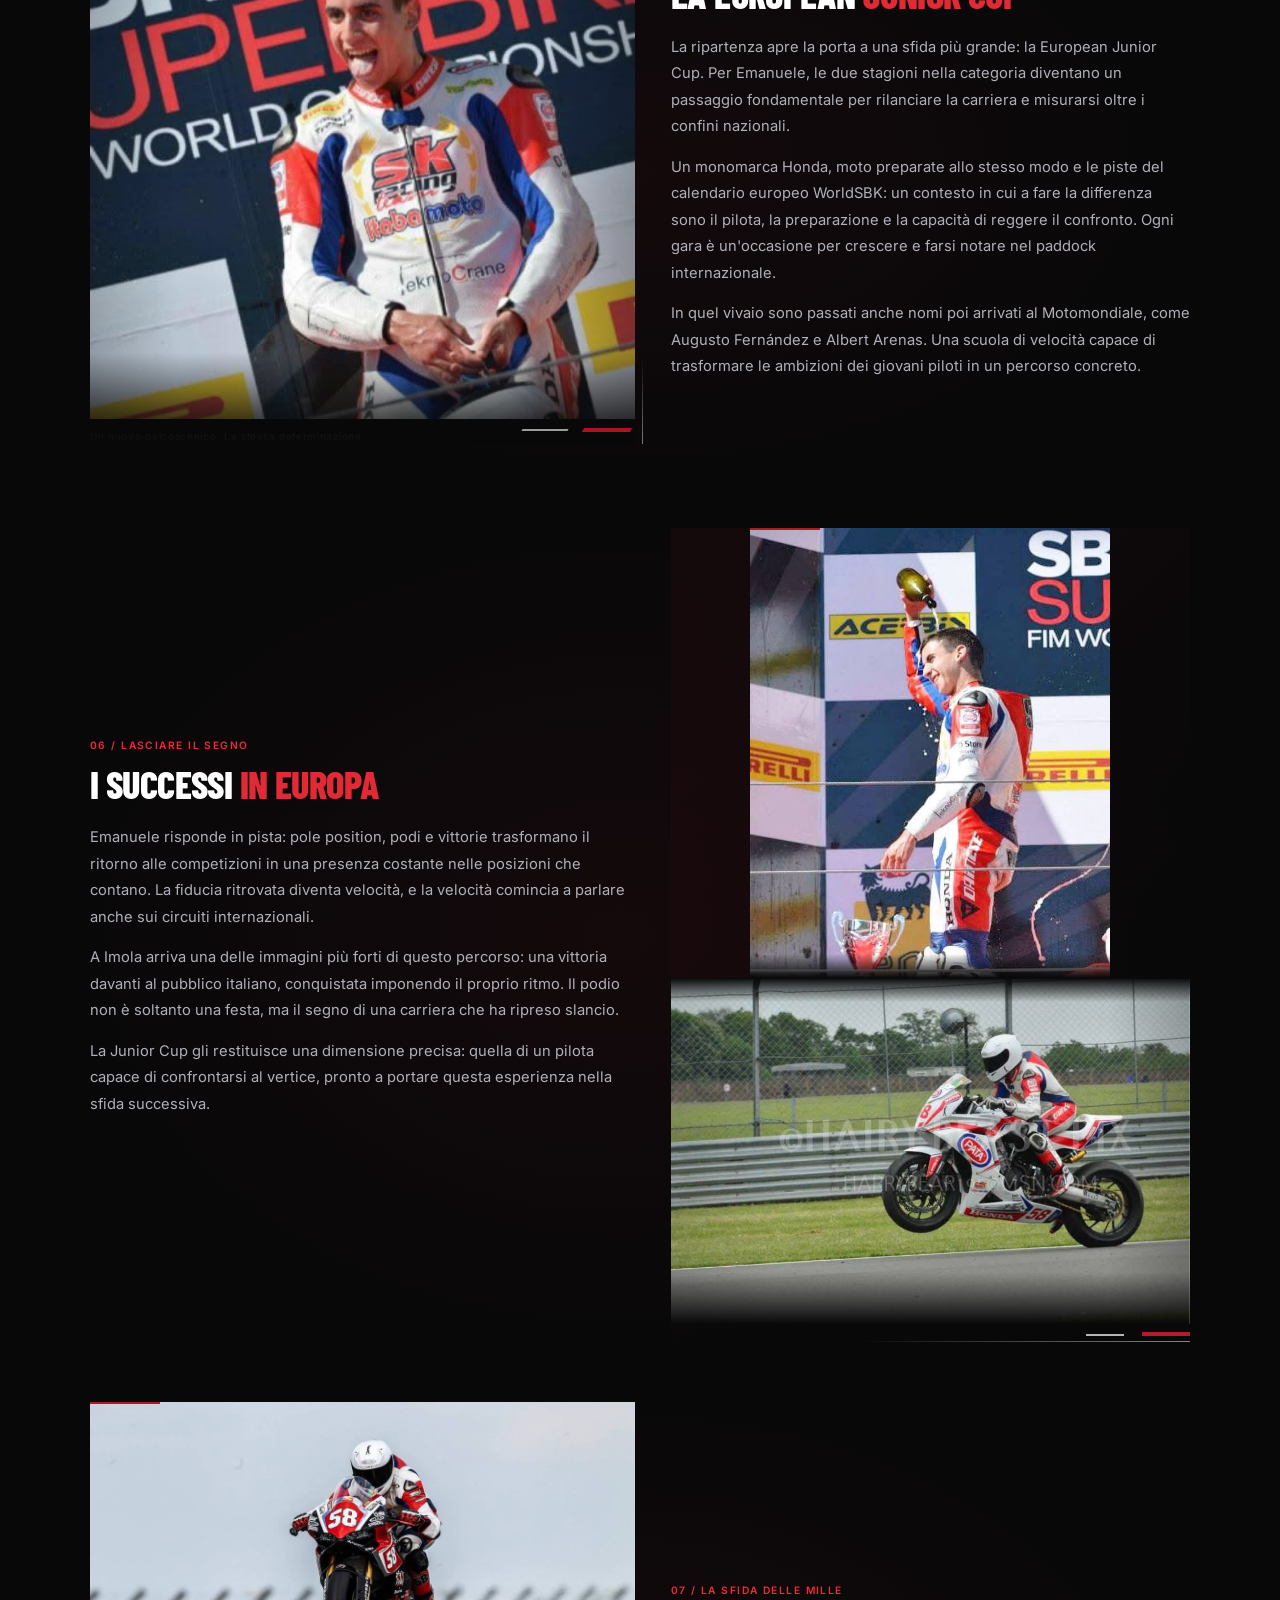
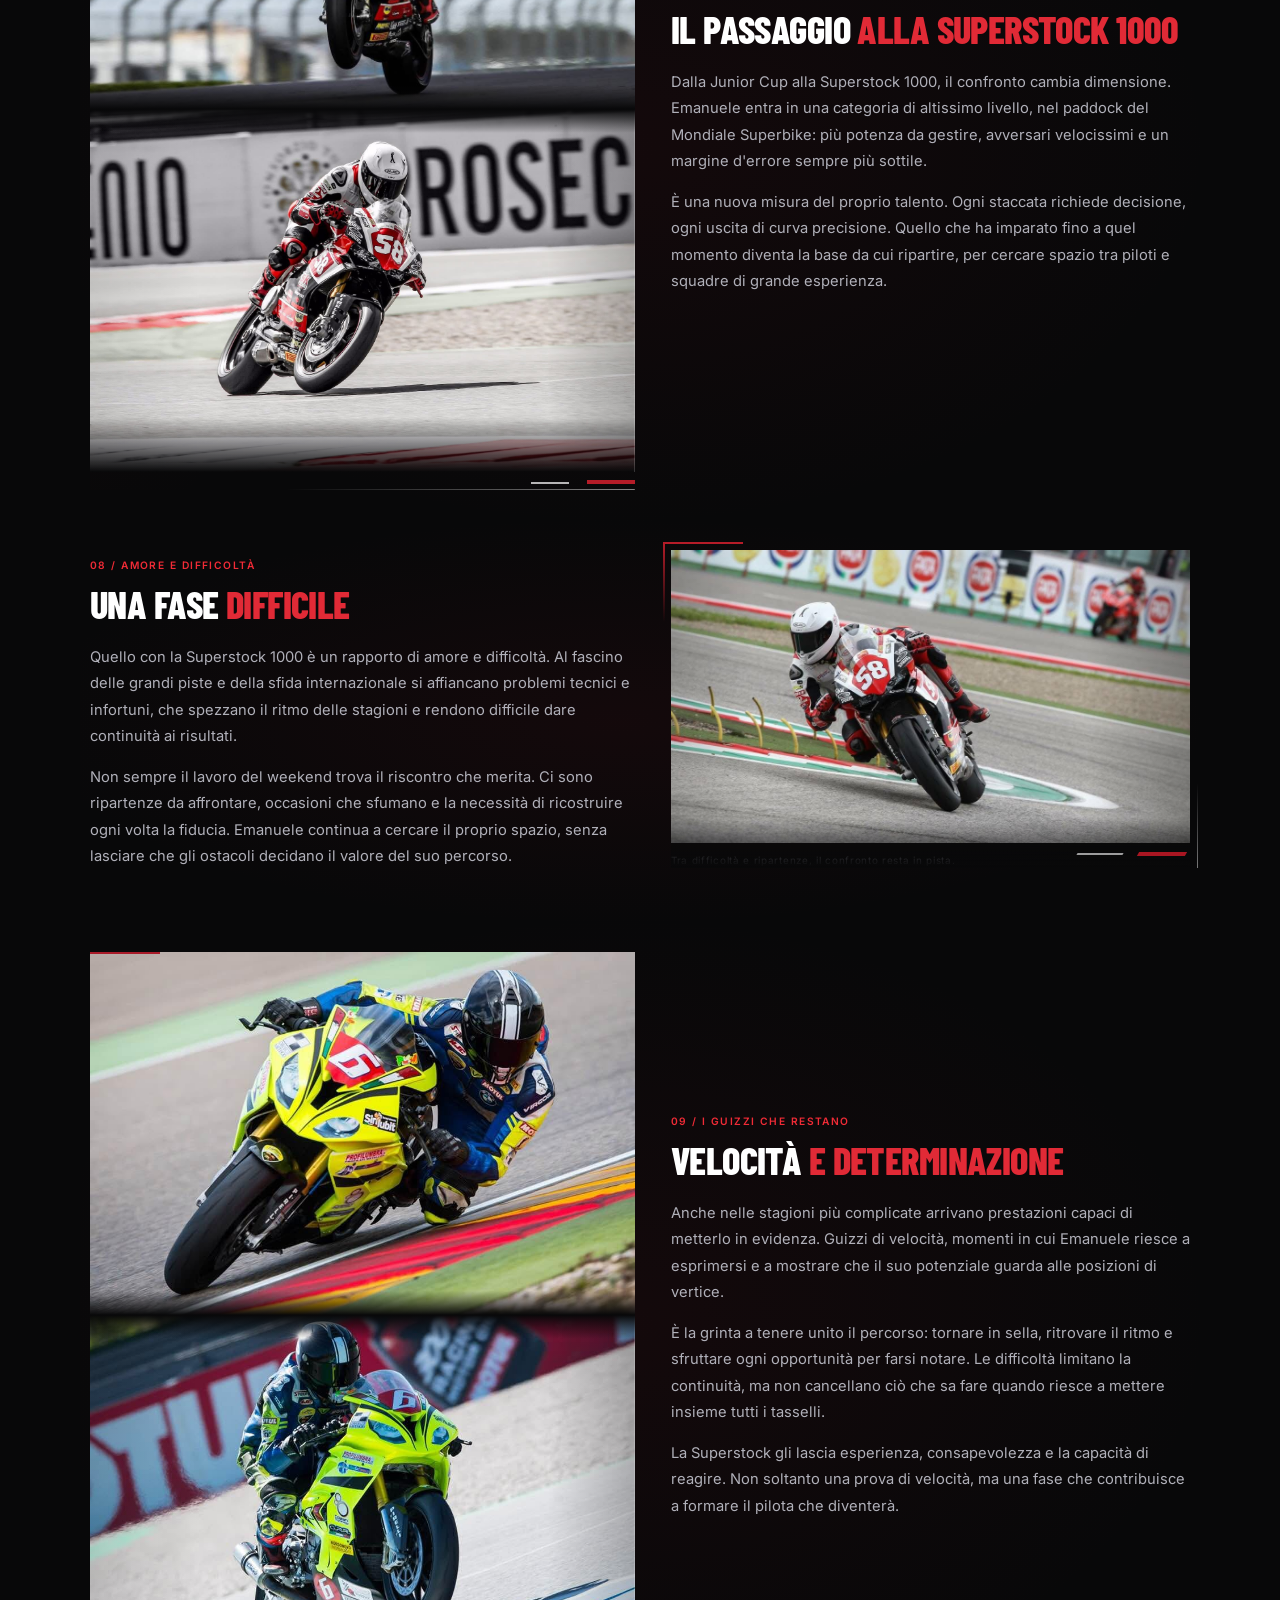
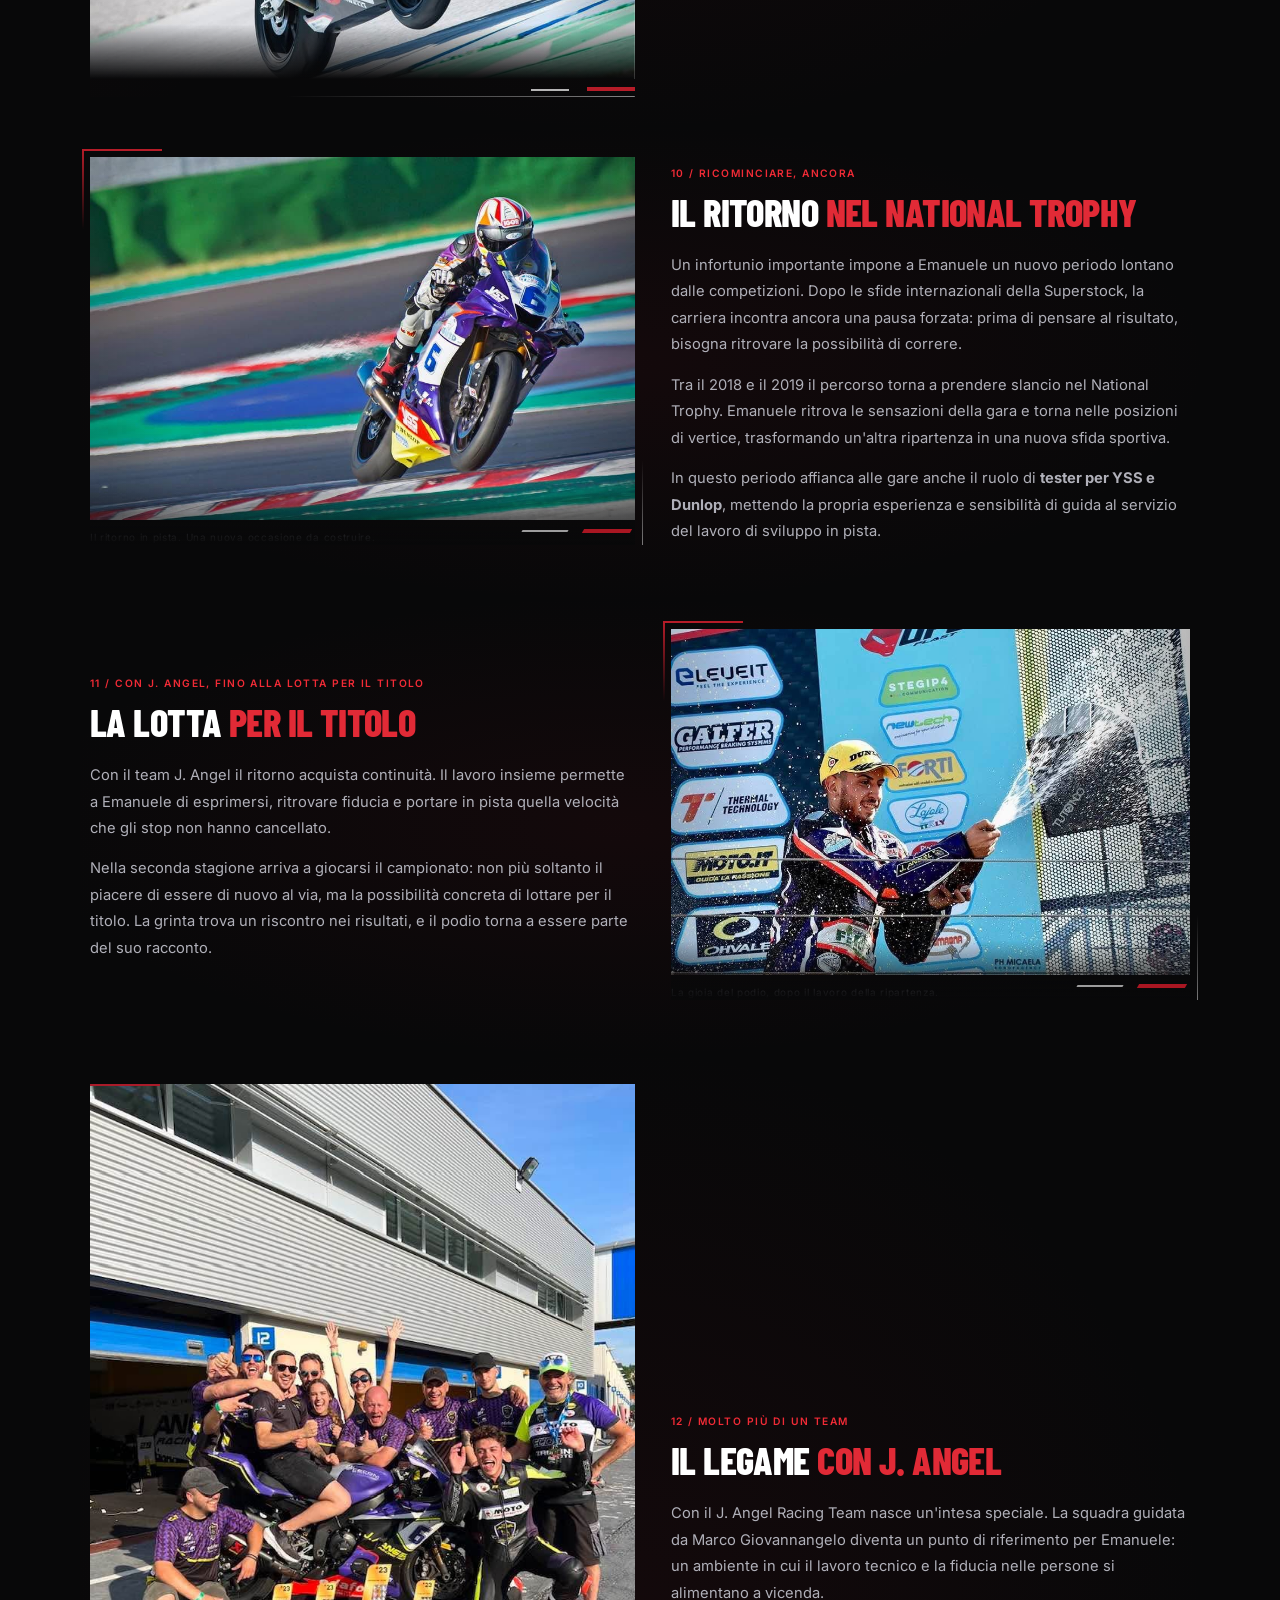
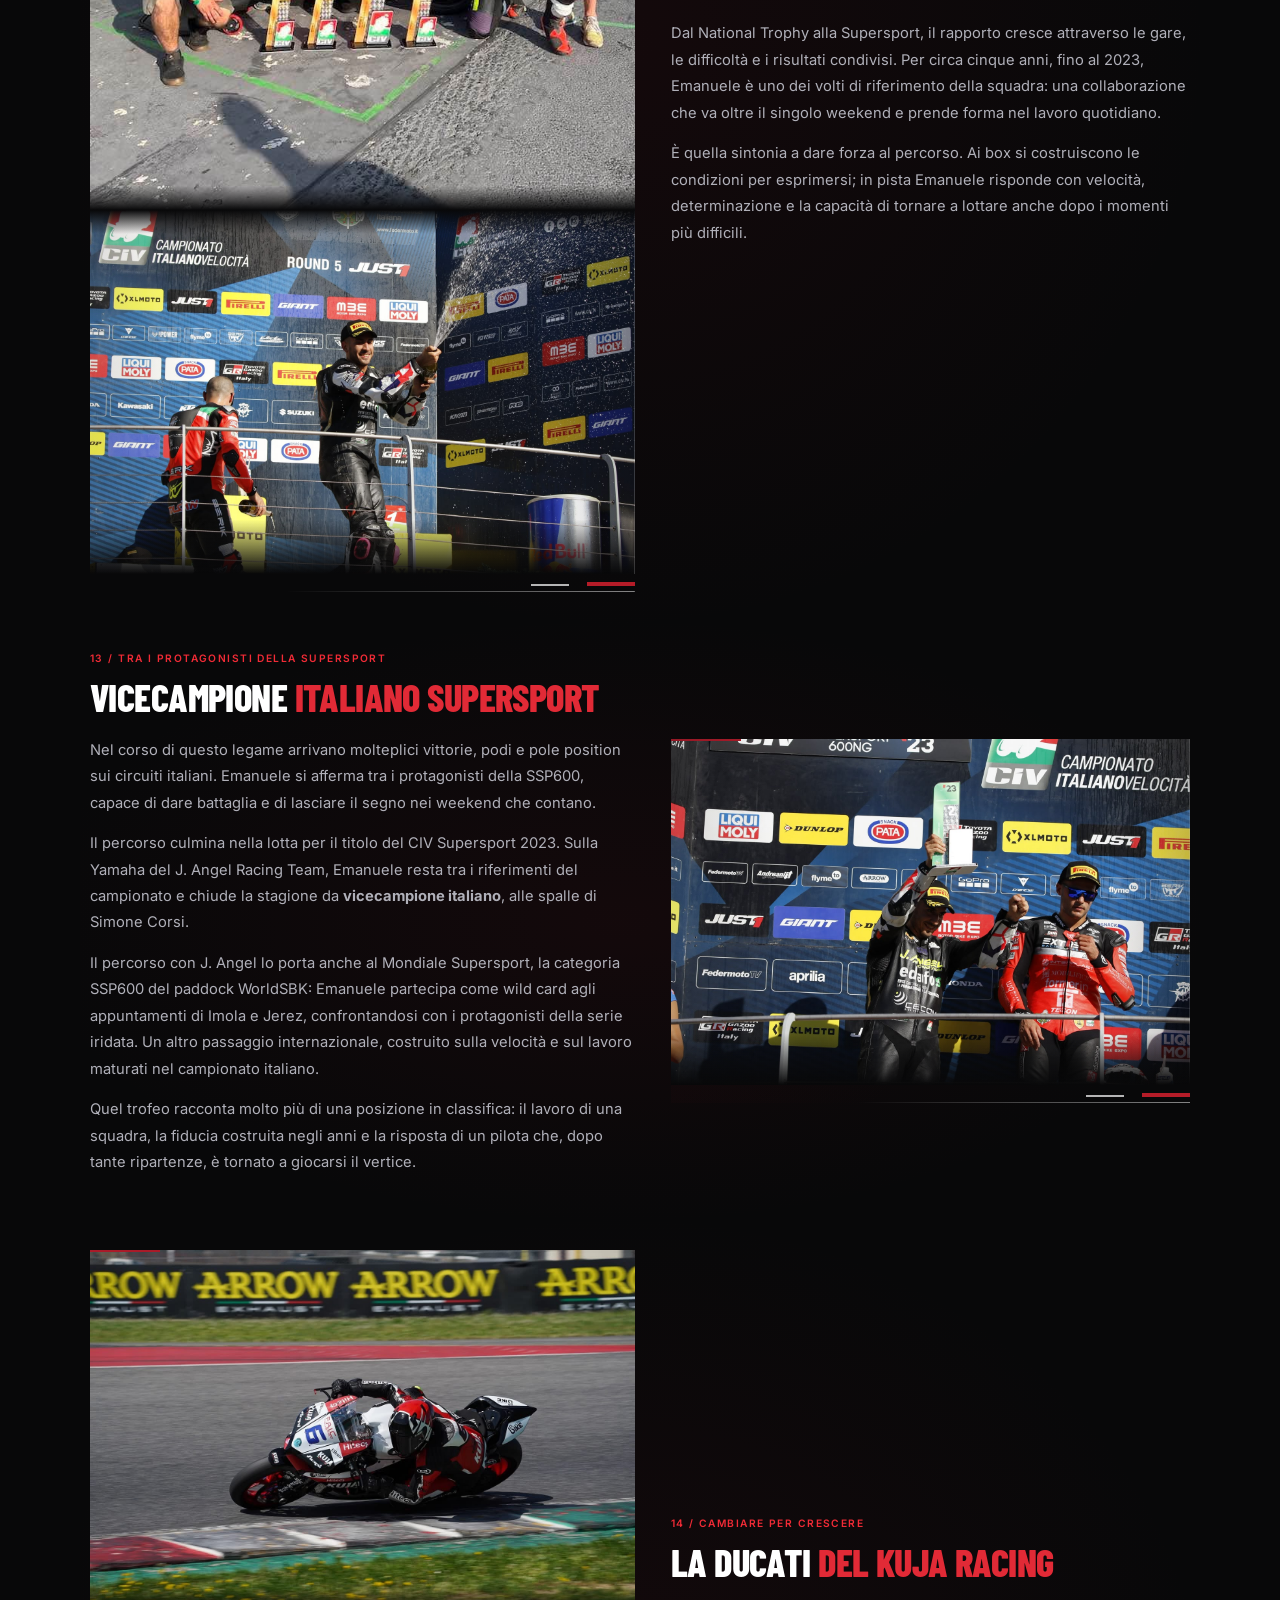
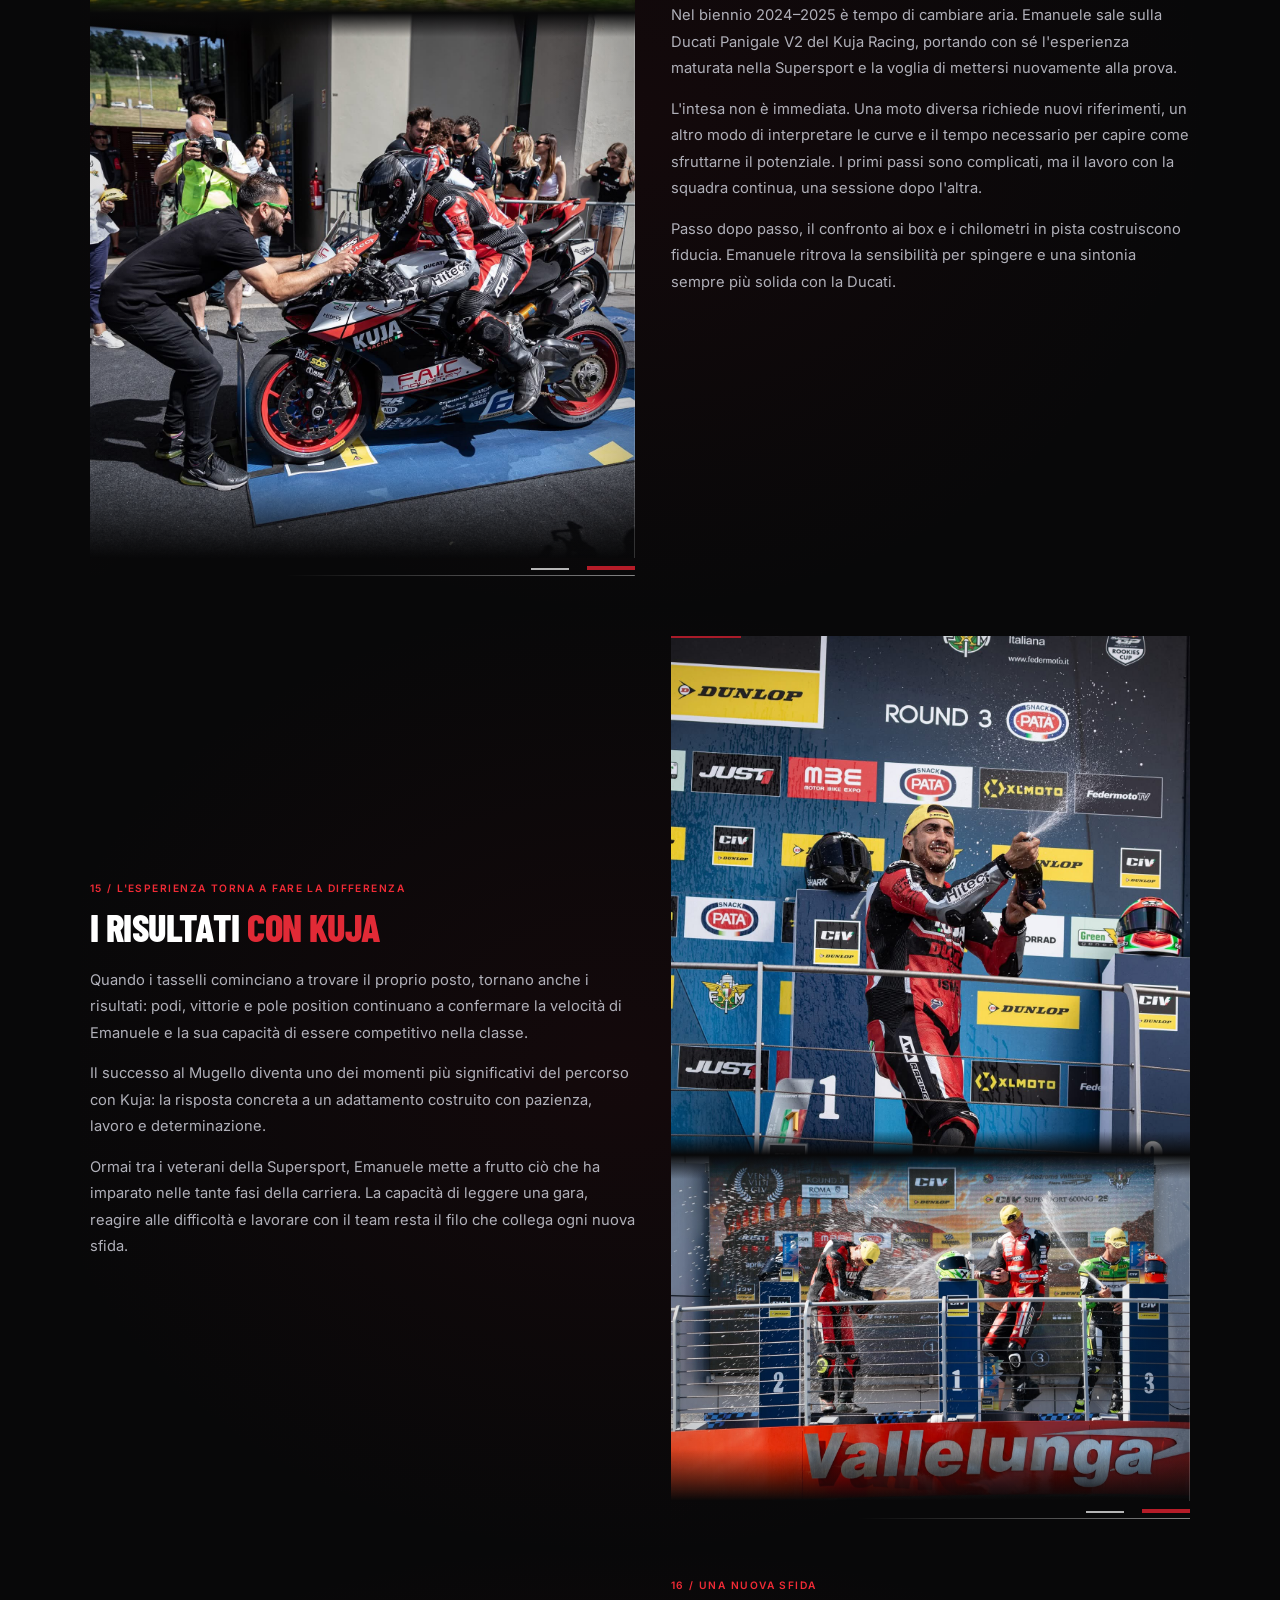
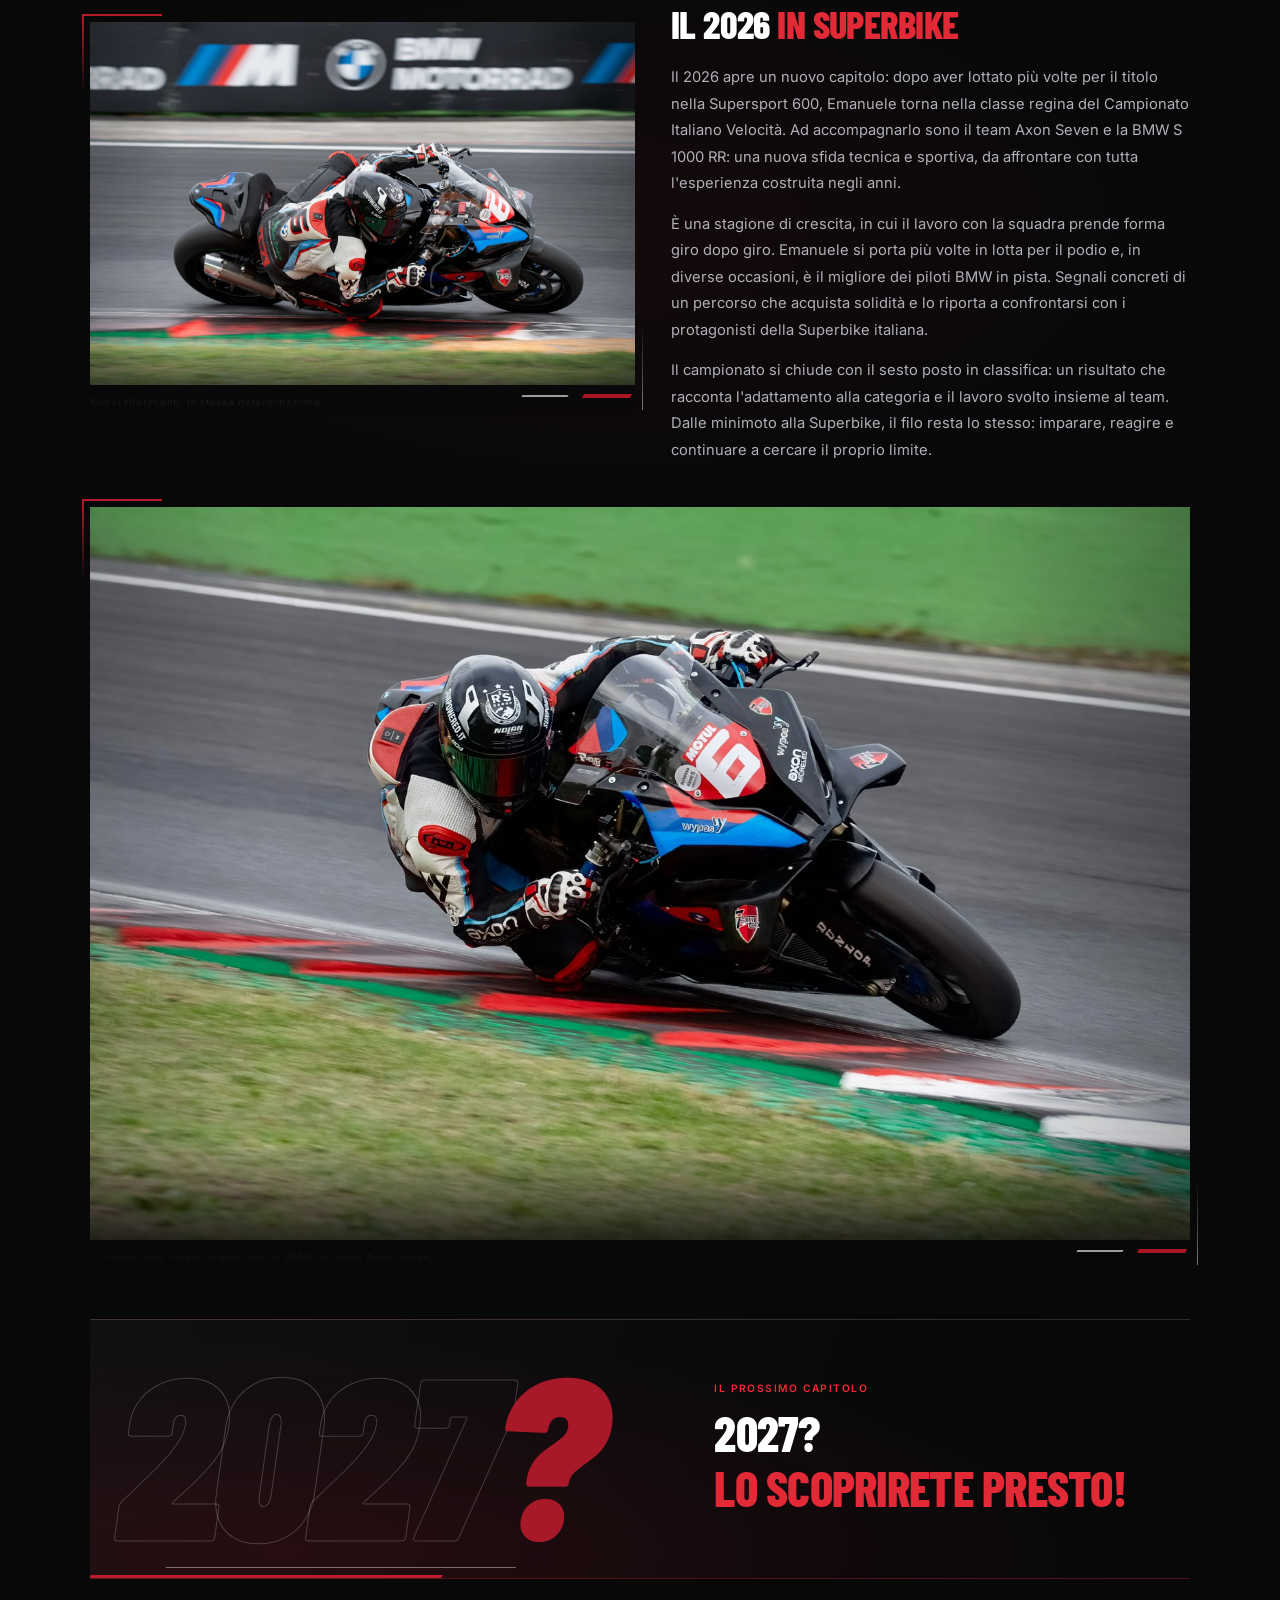
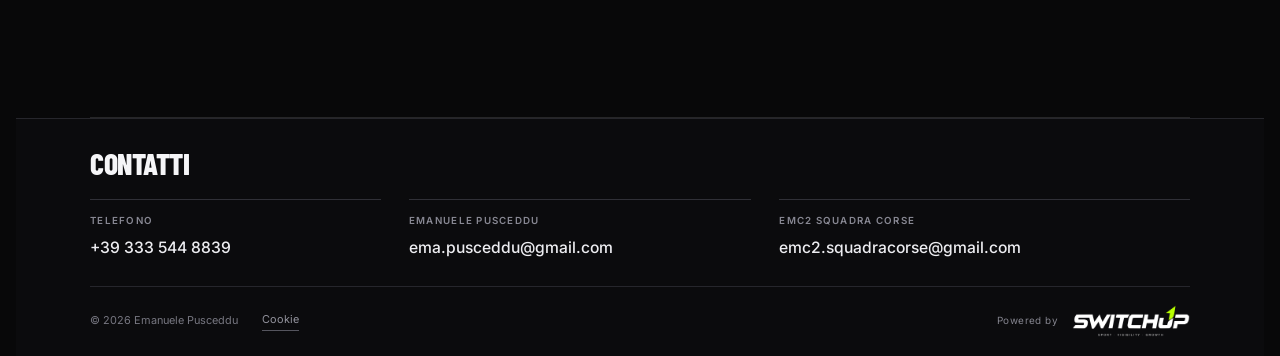
==== commit 5aa69214: "Complete active page translations, polish career copy and remove obsolete contact fallback" ====
--- a/carriera.html
+++ b/carriera.html
@@ -896,15 +896,15 @@
         <div class="career-copy"><p class="career-label">01 / Dove tutto comincia</p><h2>Gli inizi <span>in minimoto</span></h2><p>Nato a Roma il 17 maggio 1996, Emanuele Pusceddu comincia a scrivere la propria storia sulle minimoto. Il casco sembra ancora grande, i circuiti sono piccoli. Ma la voglia di correre è già quella che lo accompagnerà negli anni a venire.</p><p>Fin dalle prime gare emergono velocità, sensibilità e una naturale capacità di interpretare la pista. Non è soltanto entusiasmo: è un talento che, giro dopo giro, comincia a trasformarsi in risultati.</p></div>
       </article>
       <article class="career-chapter career-reverse">
-        <div class="career-copy"><p class="career-label">02 / Il primo segno</p><h2>Le prime <span>vittorie</span></h2><p>Le vittorie arrivano presto. Negli anni delle minimoto Emanuele conquista quasi tutti i campionati a cui prende parte, imponendosi in un ambiente dove ogni confronto è una prova di carattere, oltre che di velocità.</p><p>Tra gli avversari che si lascia alle spalle ci sono anche piloti che oggi corrono nel Motomondiale. Sono le prime sfide di un percorso ancora tutto da costruire, ma una cosa è già chiara: quel bambino sulla minimoto non è lì soltanto per partecipare.</p><p class="career-pullquote">Da quei primi cordoli nasce una storia<br>che guarda sempre più lontano.</p></div>
+        <div class="career-copy"><p class="career-label">02 / Il primo segno</p><h2>Le prime <span>vittorie</span></h2><p>Le vittorie arrivano presto. Negli anni delle minimoto Emanuele conquista quasi tutti i campionati a cui prende parte, imponendosi in un ambiente dove ogni confronto è una prova di carattere, oltre che di velocità.</p><p>Tra gli avversari che si lascia alle spalle ci sono anche piloti che oggi corrono nel Motomondiale. Sono le prime sfide di un percorso ancora tutto da costruire, ma una cosa è già chiara: quel bambino sulla minimoto non è lì soltanto per partecipare.</p></div>
         <figure class="career-photo career-action"><img src="carriera-minimoto-pista.png" alt="Emanuele in piega sulla minimoto blu con il numero 6" width="720" height="478" loading="lazy"><span class="career-frame" aria-hidden="true"></span><figcaption>Il numero 6, già davanti agli occhi.</figcaption></figure>
       </article>
       <article class="career-chapter career-comeback">
         <figure class="career-photo career-grid-return"><img src="carriera-ripartenza-griglia.png" alt="Emanuele di nuovo sulla griglia di partenza, accanto alla moto numero 61" width="640" height="960" loading="lazy"><span class="career-frame" aria-hidden="true"></span><figcaption>Ritrovare la griglia. Ritrovare la propria strada.</figcaption></figure>
-        <div class="career-copy"><p class="career-label">03 / La battuta d'arresto</p><h2>L’infortunio <span>e lo stop</span></h2><p>Proprio quando il talento comincia a indicare una direzione, un infortunio serio interrompe il percorso di Emanuele. Le competizioni devono aspettare: arriva uno stop che lo tiene lontano dalle gare fino ai sedici anni.</p><p>Per chi è cresciuto tra partenze e cordoli, restare fuori significa rinunciare a una parte importante della propria quotidianità. La pista, però, rimane il punto a cui tornare. Quel capitolo sospeso non è la fine della storia.</p><p class="career-pullquote">Il momento più difficile.<br>Un nuovo punto di partenza.</p></div>
+        <div class="career-copy"><p class="career-label">03 / La battuta d'arresto</p><h2>L’infortunio <span>e lo stop</span></h2><p>Proprio quando il talento comincia a indicare una direzione, un infortunio serio interrompe il percorso di Emanuele. Le competizioni devono aspettare: arriva uno stop che lo tiene lontano dalle gare fino ai sedici anni.</p><p>Per chi è cresciuto tra partenze e cordoli, restare fuori significa rinunciare a una parte importante della propria quotidianità. La pista, però, rimane il punto a cui tornare. Quel capitolo sospeso non è la fine della storia.</p></div>
       </article>
       <article class="career-chapter career-reverse career-return-results">
-        <div class="career-copy"><p class="career-label">04 / Tornare a fare ciò che ama</p><h2>Il ritorno <span>nel Trofeo Michelin</span></h2><p>La ripartenza passa dal Trofeo Michelin. Emanuele torna a fare quello che gli piace di più: guidare, confrontarsi, cercare il proprio limite un giro alla volta.</p><p>Il ritorno non si esaurisce nella gioia di essere di nuovo al via. Ritrova il ritmo, la velocità e le posizioni di vertice. Dopo il lungo stop, i risultati tornano a raccontare il suo talento: il percorso riprende, con la stessa voglia di lasciare il segno.</p><p>La griglia, la piega, il podio: tre immagini di una ripartenza che restituisce a Emanuele il suo posto nelle corse.</p></div>
+        <div class="career-copy"><p class="career-label">04 / Tornare a fare ciò che ama</p><h2>Il ritorno <span>nel Trofeo Michelin</span></h2><p>La ripartenza passa dal Trofeo Michelin. Emanuele torna a fare quello che gli piace di più: guidare, confrontarsi, cercare il proprio limite un giro alla volta.</p><p>Il ritorno non si esaurisce nella gioia di essere di nuovo al via. Ritrova il ritmo, la velocità e le posizioni di vertice. Dopo il lungo stop, i risultati tornano a raccontare il suo talento: il percorso riprende, con la stessa voglia di lasciare il segno.</p><p>Il Trofeo Michelin segna il ritorno di Emanuele alle competizioni e alle posizioni di vertice.</p></div>
         <div class="career-return-photos career-photo-group">
           <figure class="career-photo career-action"><img src="carriera-ripartenza-pista.png" alt="Emanuele in piega sulla moto numero 61 dopo il ritorno alle competizioni" width="702" height="468" loading="lazy"><span class="career-frame" aria-hidden="true"></span><figcaption>La velocità ritrovata, un giro alla volta.</figcaption></figure>
           <figure class="career-photo career-podium"><img src="carriera-ripartenza-podio.png" alt="Emanuele sul podio durante i primi anni del ritorno alle gare" width="960" height="640" loading="lazy"><span class="career-frame" aria-hidden="true"></span><figcaption>Il ritorno nelle posizioni di vertice.</figcaption></figure>
@@ -915,7 +915,7 @@
         <div class="career-copy"><p class="career-label">05 / Il rilancio internazionale</p><h2>La European <span>Junior Cup</span></h2><p>La ripartenza apre la porta a una sfida più grande: la European Junior Cup. Per Emanuele, le due stagioni nella categoria diventano un passaggio fondamentale per rilanciare la carriera e misurarsi oltre i confini nazionali.</p><p>Un monomarca Honda, moto preparate allo stesso modo e le piste del calendario europeo WorldSBK: un contesto in cui a fare la differenza sono il pilota, la preparazione e la capacità di reggere il confronto. Ogni gara è un'occasione per crescere e farsi notare nel paddock internazionale.</p><p>In quel vivaio sono passati anche nomi poi arrivati al Motomondiale, come Augusto Fernández e Albert Arenas. Una scuola di velocità capace di trasformare le ambizioni dei giovani piloti in un percorso concreto.</p></div>
       </article>
       <article class="career-chapter career-reverse career-junior-results">
-        <div class="career-copy"><p class="career-label">06 / Lasciare il segno</p><h2>I successi <span>in Europa</span></h2><p>Emanuele risponde in pista: pole position, podi e vittorie trasformano il ritorno alle competizioni in una presenza costante nelle posizioni che contano. La fiducia ritrovata diventa velocità, e la velocità comincia a parlare anche sui circuiti internazionali.</p><p>A Imola arriva una delle immagini più forti di questo percorso: una vittoria davanti al pubblico italiano, conquistata imponendo il proprio ritmo. Il podio non è soltanto una festa, ma il segno di una carriera che ha ripreso slancio.</p><p>La Junior Cup gli restituisce una dimensione precisa: quella di un pilota capace di confrontarsi al vertice, pronto a portare questa esperienza nella sfida successiva.</p><p class="career-pullquote">Dalla ripartenza al podio.<br>La strada torna ad aprirsi.</p></div>
+        <div class="career-copy"><p class="career-label">06 / Lasciare il segno</p><h2>I successi <span>in Europa</span></h2><p>Emanuele risponde in pista: pole position, podi e vittorie trasformano il ritorno alle competizioni in una presenza costante nelle posizioni che contano. La fiducia ritrovata diventa velocità, e la velocità comincia a parlare anche sui circuiti internazionali.</p><p>A Imola arriva una delle immagini più forti di questo percorso: una vittoria davanti al pubblico italiano, conquistata imponendo il proprio ritmo. Il podio non è soltanto una festa, ma il segno di una carriera che ha ripreso slancio.</p><p>La Junior Cup gli restituisce una dimensione precisa: quella di un pilota capace di confrontarsi al vertice, pronto a portare questa esperienza nella sfida successiva.</p></div>
         <div class="career-photo-group"><figure class="career-photo career-junior-celebration"><img src="carriera-junior-vittoria.png" alt="Emanuele festeggia sul podio alzando la bottiglia" width="640" height="800" loading="lazy"><span class="career-frame" aria-hidden="true"></span><figcaption>La gioia di un risultato costruito in pista.</figcaption></figure>
       <figure class="career-photo"><img src="carriera-junior-pista.png" alt="Emanuele sulla Honda numero 58 durante la European Junior Cup; fotografia con credito originale" width="960" height="640" loading="lazy"><span class="career-frame" aria-hidden="true"></span><figcaption>European Junior Cup · Il salto verso il confronto internazionale.</figcaption></figure></div>
       </article>
@@ -925,7 +925,7 @@
           <figure class="career-photo"><img src="carriera-stock-salto.png" alt="Emanuele sulla Superstock 1000 numero 58 mentre supera un dosso" width="1136" height="640" loading="lazy"><span class="career-frame" aria-hidden="true"></span><figcaption>Più potenza. Più velocità. Un nuovo livello di confronto.</figcaption></figure>
           <figure class="career-photo"><img src="carriera-stock-ducati.png" alt="Emanuele in azione sulla Ducati numero 58" width="1600" height="1066" loading="lazy"><span class="career-frame" aria-hidden="true"></span><figcaption>La precisione richiesta dalle grandi cilindrate.</figcaption></figure>
         </div>
-        <div class="career-copy"><p class="career-label">07 / La sfida delle mille</p><h2>Il passaggio <span>alla Superstock 1000</span></h2><p>Dalla Junior Cup alla Superstock 1000, il confronto cambia dimensione. Emanuele entra in una categoria di altissimo livello, nel paddock del Mondiale Superbike: più potenza da gestire, avversari velocissimi e un margine d'errore sempre più sottile.</p><p>È una nuova misura del proprio talento. Ogni staccata richiede decisione, ogni uscita di curva precisione. Quello che ha imparato fino a quel momento diventa la base da cui ripartire, per cercare spazio tra piloti e squadre di grande esperienza.</p><p class="career-pullquote">Un palcoscenico più grande.<br>La stessa determinazione.</p></div>
+        <div class="career-copy"><p class="career-label">07 / La sfida delle mille</p><h2>Il passaggio <span>alla Superstock 1000</span></h2><p>Dalla Junior Cup alla Superstock 1000, il confronto cambia dimensione. Emanuele entra in una categoria di altissimo livello, nel paddock del Mondiale Superbike: più potenza da gestire, avversari velocissimi e un margine d'errore sempre più sottile.</p><p>È una nuova misura del proprio talento. Ogni staccata richiede decisione, ogni uscita di curva precisione. Quello che ha imparato fino a quel momento diventa la base da cui ripartire, per cercare spazio tra piloti e squadre di grande esperienza.</p></div>
       </article>
       <article class="career-chapter career-reverse">
         <div class="career-copy"><p class="career-label">08 / Amore e difficoltà</p><h2>Una fase <span>difficile</span></h2><p>Quello con la Superstock 1000 è un rapporto di amore e difficoltà. Al fascino delle grandi piste e della sfida internazionale si affiancano problemi tecnici e infortuni, che spezzano il ritmo delle stagioni e rendono difficile dare continuità ai risultati.</p><p>Non sempre il lavoro del weekend trova il riscontro che merita. Ci sono ripartenze da affrontare, occasioni che sfumano e la necessità di ricostruire ogni volta la fiducia. Emanuele continua a cercare il proprio spazio, senza lasciare che gli ostacoli decidano il valore del suo percorso.</p></div>
@@ -936,14 +936,14 @@
           <figure class="career-photo"><img src="carriera-stock-piega.png" alt="Emanuele in piega sulla moto gialla numero 6" width="960" height="640" loading="lazy"><span class="career-frame" aria-hidden="true"></span><figcaption>La grinta di cercare il limite, ancora una volta.</figcaption></figure>
           <figure class="career-photo"><img src="carriera-stock-uscita.png" alt="Emanuele in accelerazione sulla Superstock numero 6" width="960" height="640" loading="lazy"><span class="career-frame" aria-hidden="true"></span><figcaption>Ogni occasione buona per mostrare il proprio potenziale.</figcaption></figure>
         </div>
-        <div class="career-copy"><p class="career-label">09 / I guizzi che restano</p><h2>Velocità <span>e determinazione</span></h2><p>Anche nelle stagioni più complicate arrivano prestazioni capaci di metterlo in evidenza. Guizzi di velocità, momenti in cui Emanuele riesce a esprimersi e a mostrare che il suo potenziale guarda alle posizioni di vertice.</p><p>È la grinta a tenere unito il percorso: tornare in sella, ritrovare il ritmo e sfruttare ogni opportunità per farsi notare. Le difficoltà limitano la continuità, ma non cancellano ciò che sa fare quando riesce a mettere insieme tutti i tasselli.</p><p>La Superstock gli lascia esperienza, consapevolezza e la capacità di reagire. Non soltanto una prova di velocità, ma una fase che contribuisce a formare il pilota che diventerà.</p><p class="career-pullquote">Gli ostacoli interrompono le stagioni.<br>Non la voglia di emergere.</p></div>
+        <div class="career-copy"><p class="career-label">09 / I guizzi che restano</p><h2>Velocità <span>e determinazione</span></h2><p>Anche nelle stagioni più complicate arrivano prestazioni capaci di metterlo in evidenza. Guizzi di velocità, momenti in cui Emanuele riesce a esprimersi e a mostrare che il suo potenziale guarda alle posizioni di vertice.</p><p>È la grinta a tenere unito il percorso: tornare in sella, ritrovare il ritmo e sfruttare ogni opportunità per farsi notare. Le difficoltà limitano la continuità, ma non cancellano ciò che sa fare quando riesce a mettere insieme tutti i tasselli.</p><p>La Superstock gli lascia esperienza, consapevolezza e la capacità di reagire. Non soltanto una prova di velocità, ma una fase che contribuisce a formare il pilota che diventerà.</p></div>
       </article>
       <article class="career-chapter">
         <figure class="career-photo"><img src="carriera-national-pista.png" alt="Emanuele sulla moto numero 6 del team J. Angel nel National Trophy" width="960" height="640" loading="lazy"><span class="career-frame" aria-hidden="true"></span><figcaption>Il ritorno in pista. Una nuova occasione da costruire.</figcaption></figure>
         <div class="career-copy"><p class="career-label">10 / Ricominciare, ancora</p><h2>Il ritorno <span>nel National Trophy</span></h2><p>Un infortunio importante impone a Emanuele un nuovo periodo lontano dalle competizioni. Dopo le sfide internazionali della Superstock, la carriera incontra ancora una pausa forzata: prima di pensare al risultato, bisogna ritrovare la possibilità di correre.</p><p>Tra il 2018 e il 2019 il percorso torna a prendere slancio nel National Trophy. Emanuele ritrova le sensazioni della gara e torna nelle posizioni di vertice, trasformando un'altra ripartenza in una nuova sfida sportiva.</p><p>In questo periodo affianca alle gare anche il ruolo di <strong>tester per YSS e Dunlop</strong>, mettendo la propria esperienza e sensibilità di guida al servizio del lavoro di sviluppo in pista.</p></div>
       </article>
       <article class="career-chapter career-reverse">
-        <div class="career-copy"><p class="career-label">11 / Con J. Angel, fino alla lotta per il titolo</p><h2>La lotta <span>per il titolo</span></h2><p>Con il team J. Angel il ritorno acquista continuità. Il lavoro insieme permette a Emanuele di esprimersi, ritrovare fiducia e portare in pista quella velocità che gli stop non hanno cancellato.</p><p>Nella seconda stagione arriva a giocarsi il campionato: non più soltanto il piacere di essere di nuovo al via, ma la possibilità concreta di lottare per il titolo. La grinta trova un riscontro nei risultati, e il podio torna a essere parte del suo racconto.</p><p class="career-pullquote">Non tornare soltanto a correre.<br>Tornare a contare.</p></div>
+        <div class="career-copy"><p class="career-label">11 / Con J. Angel, fino alla lotta per il titolo</p><h2>La lotta <span>per il titolo</span></h2><p>Con il team J. Angel il ritorno acquista continuità. Il lavoro insieme permette a Emanuele di esprimersi, ritrovare fiducia e portare in pista quella velocità che gli stop non hanno cancellato.</p><p>Nella seconda stagione arriva a giocarsi il campionato: non più soltanto il piacere di essere di nuovo al via, ma la possibilità concreta di lottare per il titolo. La grinta trova un riscontro nei risultati, e il podio torna a essere parte del suo racconto.</p></div>
         <figure class="career-photo"><img src="carriera-national-podio.png" alt="Emanuele festeggia sul podio del National Trophy con la tuta J. Angel" width="960" height="640" loading="lazy"><span class="career-frame" aria-hidden="true"></span><figcaption>La gioia del podio, dopo il lavoro della ripartenza.</figcaption></figure>
       </article>
       <article class="career-chapter">
@@ -952,7 +952,7 @@
       </article>
       <article class="career-chapter career-reverse">
         <div class="career-copy"><p class="career-label">13 / Tra i protagonisti della Supersport</p><h2>Vicecampione <span>italiano Supersport</span></h2><p>Nel corso di questo legame arrivano molteplici vittorie, podi e pole position sui circuiti italiani. Emanuele si afferma tra i protagonisti della SSP600, capace di dare battaglia e di lasciare il segno nei weekend che contano.</p><p>Il percorso culmina nella lotta per il titolo del CIV Supersport 2023. Sulla Yamaha del J. Angel Racing Team, Emanuele resta tra i riferimenti del campionato e chiude la stagione da <strong>vicecampione italiano</strong>, alle spalle di Simone Corsi.</p><p>Il percorso con J. Angel lo porta anche al Mondiale Supersport, la categoria SSP600 del paddock WorldSBK: Emanuele partecipa come wild card agli appuntamenti di Imola e Jerez, confrontandosi con i protagonisti della serie iridata. Un altro passaggio internazionale, costruito sulla velocità e sul lavoro maturati nel campionato italiano.</p>
-<p>Quel trofeo racconta molto più di una posizione in classifica: il lavoro di una squadra, la fiducia costruita negli anni e la risposta di un pilota che, dopo tante ripartenze, è tornato a giocarsi il vertice.</p><p class="career-pullquote">La fiducia diventa velocità.<br>Il lavoro di tutti, un risultato da condividere.</p></div>
+<p>Quel trofeo racconta molto più di una posizione in classifica: il lavoro di una squadra, la fiducia costruita negli anni e la risposta di un pilota che, dopo tante ripartenze, è tornato a giocarsi il vertice.</p></div>
         <div class="career-stock-pair career-photo-group career-title-photo">
 
 <figure class="career-photo"><img src="carriera-jangel-vicecampione.jpg" alt="Emanuele alza il trofeo di vicecampione italiano Supersport 2023" width="1600" height="1066" loading="lazy"><span class="career-frame" aria-hidden="true"></span><figcaption>Vicecampione italiano: il punto più alto di un legame speciale.</figcaption></figure>
@@ -966,7 +966,7 @@
         <div class="career-copy"><p class="career-label">14 / Cambiare per crescere</p><h2>La Ducati <span>del Kuja Racing</span></h2><p>Nel biennio 2024–2025 è tempo di cambiare aria. Emanuele sale sulla Ducati Panigale V2 del Kuja Racing, portando con sé l'esperienza maturata nella Supersport e la voglia di mettersi nuovamente alla prova.</p><p>L'intesa non è immediata. Una moto diversa richiede nuovi riferimenti, un altro modo di interpretare le curve e il tempo necessario per capire come sfruttarne il potenziale. I primi passi sono complicati, ma il lavoro con la squadra continua, una sessione dopo l'altra.</p><p>Passo dopo passo, il confronto ai box e i chilometri in pista costruiscono fiducia. Emanuele ritrova la sensibilità per spingere e una sintonia sempre più solida con la Ducati.</p></div>
       </article>
       <article class="career-chapter career-reverse">
-        <div class="career-copy"><p class="career-label">15 / L'esperienza torna a fare la differenza</p><h2>I risultati <span>con Kuja</span></h2><p>Quando i tasselli cominciano a trovare il proprio posto, tornano anche i risultati: podi, vittorie e pole position continuano a confermare la velocità di Emanuele e la sua capacità di essere competitivo nella classe.</p><p>Il successo al Mugello diventa uno dei momenti più significativi del percorso con Kuja: la risposta concreta a un adattamento costruito con pazienza, lavoro e determinazione.</p><p>Ormai tra i veterani della Supersport, Emanuele mette a frutto ciò che ha imparato nelle tante fasi della carriera. La capacità di leggere una gara, reagire alle difficoltà e lavorare con il team resta il filo che collega ogni nuova sfida.</p><p class="career-pullquote">L'esperienza non spegne la fame.<br>Le dà una direzione.</p></div>
+        <div class="career-copy"><p class="career-label">15 / L'esperienza torna a fare la differenza</p><h2>I risultati <span>con Kuja</span></h2><p>Quando i tasselli cominciano a trovare il proprio posto, tornano anche i risultati: podi, vittorie e pole position continuano a confermare la velocità di Emanuele e la sua capacità di essere competitivo nella classe.</p><p>Il successo al Mugello diventa uno dei momenti più significativi del percorso con Kuja: la risposta concreta a un adattamento costruito con pazienza, lavoro e determinazione.</p><p>Ormai tra i veterani della Supersport, Emanuele mette a frutto ciò che ha imparato nelle tante fasi della carriera. La capacità di leggere una gara, reagire alle difficoltà e lavorare con il team resta il filo che collega ogni nuova sfida.</p></div>
         <div class="career-stock-pair career-photo-group">
           <figure class="career-photo"><img src="carriera-kuja-vittoria.png" alt="Emanuele festeggia la vittoria sul podio con la tuta Ducati Kuja" width="1440" height="1440" loading="lazy"><span class="career-frame" aria-hidden="true"></span><figcaption>Il ritorno sul gradino più alto.</figcaption></figure>
           <figure class="career-photo"><img src="carriera-kuja-vallelunga.jpg" alt="Emanuele sul secondo gradino del podio a Vallelunga con Kuja Racing" width="1600" height="1066" loading="lazy"><span class="career-frame" aria-hidden="true"></span><figcaption>Vallelunga · Un altro podio nel percorso con Kuja Racing.</figcaption></figure>
@@ -975,7 +975,7 @@
 
       <article class="career-chapter">
               <figure class="career-photo career-season-lead"><img src="carriera-2026-bmw.jpg" alt="Emanuele in piega sulla BMW S 1000 RR nella stagione 2026" width="1600" height="1066" loading="lazy"><span class="career-frame" aria-hidden="true"></span><figcaption>Nuovi riferimenti, la stessa determinazione.</figcaption></figure>
-        <div class="career-copy"><p class="career-label">16 / Una nuova sfida</p><h2>Il 2026 <span>in Superbike</span></h2><p>Il 2026 apre un nuovo capitolo: dopo aver lottato più volte per il titolo nella Supersport 600, Emanuele torna nella classe regina del Campionato Italiano Velocità. Ad accompagnarlo sono il team Axon Seven e la BMW S 1000 RR: una nuova sfida tecnica e sportiva, da affrontare con tutta l'esperienza costruita negli anni.</p><p>È una stagione di crescita, in cui il lavoro con la squadra prende forma giro dopo giro. Emanuele si porta più volte in lotta per il podio e, in diverse occasioni, è il migliore dei piloti BMW in pista. Segnali concreti di un percorso che acquista solidità e lo riporta a confrontarsi con i protagonisti della Superbike italiana.</p><p>Il campionato si chiude con il sesto posto in classifica: un risultato che racconta l'adattamento alla categoria e il lavoro svolto insieme al team. Dalle minimoto alla Superbike, il filo resta lo stesso: imparare, reagire e continuare a cercare il proprio limite.</p><p class="career-pullquote">Un'altra moto. Un'altra sfida.<br>La stessa fame di correre.</p></div>
+        <div class="career-copy"><p class="career-label">16 / Una nuova sfida</p><h2>Il 2026 <span>in Superbike</span></h2><p>Il 2026 apre un nuovo capitolo: dopo aver lottato più volte per il titolo nella Supersport 600, Emanuele torna nella classe regina del Campionato Italiano Velocità. Ad accompagnarlo sono il team Axon Seven e la BMW S 1000 RR: una nuova sfida tecnica e sportiva, da affrontare con tutta l'esperienza costruita negli anni.</p><p>È una stagione di crescita, in cui il lavoro con la squadra prende forma giro dopo giro. Emanuele si porta più volte in lotta per il podio e, in diverse occasioni, è il migliore dei piloti BMW in pista. Segnali concreti di un percorso che acquista solidità e lo riporta a confrontarsi con i protagonisti della Superbike italiana.</p><p>Il campionato si chiude con il sesto posto in classifica: un risultato che racconta l'adattamento alla categoria e il lavoro svolto insieme al team. Dalle minimoto alla Superbike, il filo resta lo stesso: imparare, reagire e continuare a cercare il proprio limite.</p></div>
       </article>
 <div class="career-season-strip">
           <figure class="career-photo"><img src="carriera-2026-pista.jpg" alt="Emanuele sulla BMW numero 6 del team Axon Seven nel CIV Superbike" width="1600" height="1066" loading="lazy"><span class="career-frame" aria-hidden="true"></span><figcaption>Il ritorno nella classe regina, con la BMW del team Axon Seven.</figcaption></figure>
@@ -1029,7 +1029,7 @@
   open.addEventListener("click", function () { box.hidden = false; });
 })();
 </script>
-<script src="i18n.js" defer></script>
+<script src="i18n.js?v=review1" defer></script>
 
 <script>
 (function(){
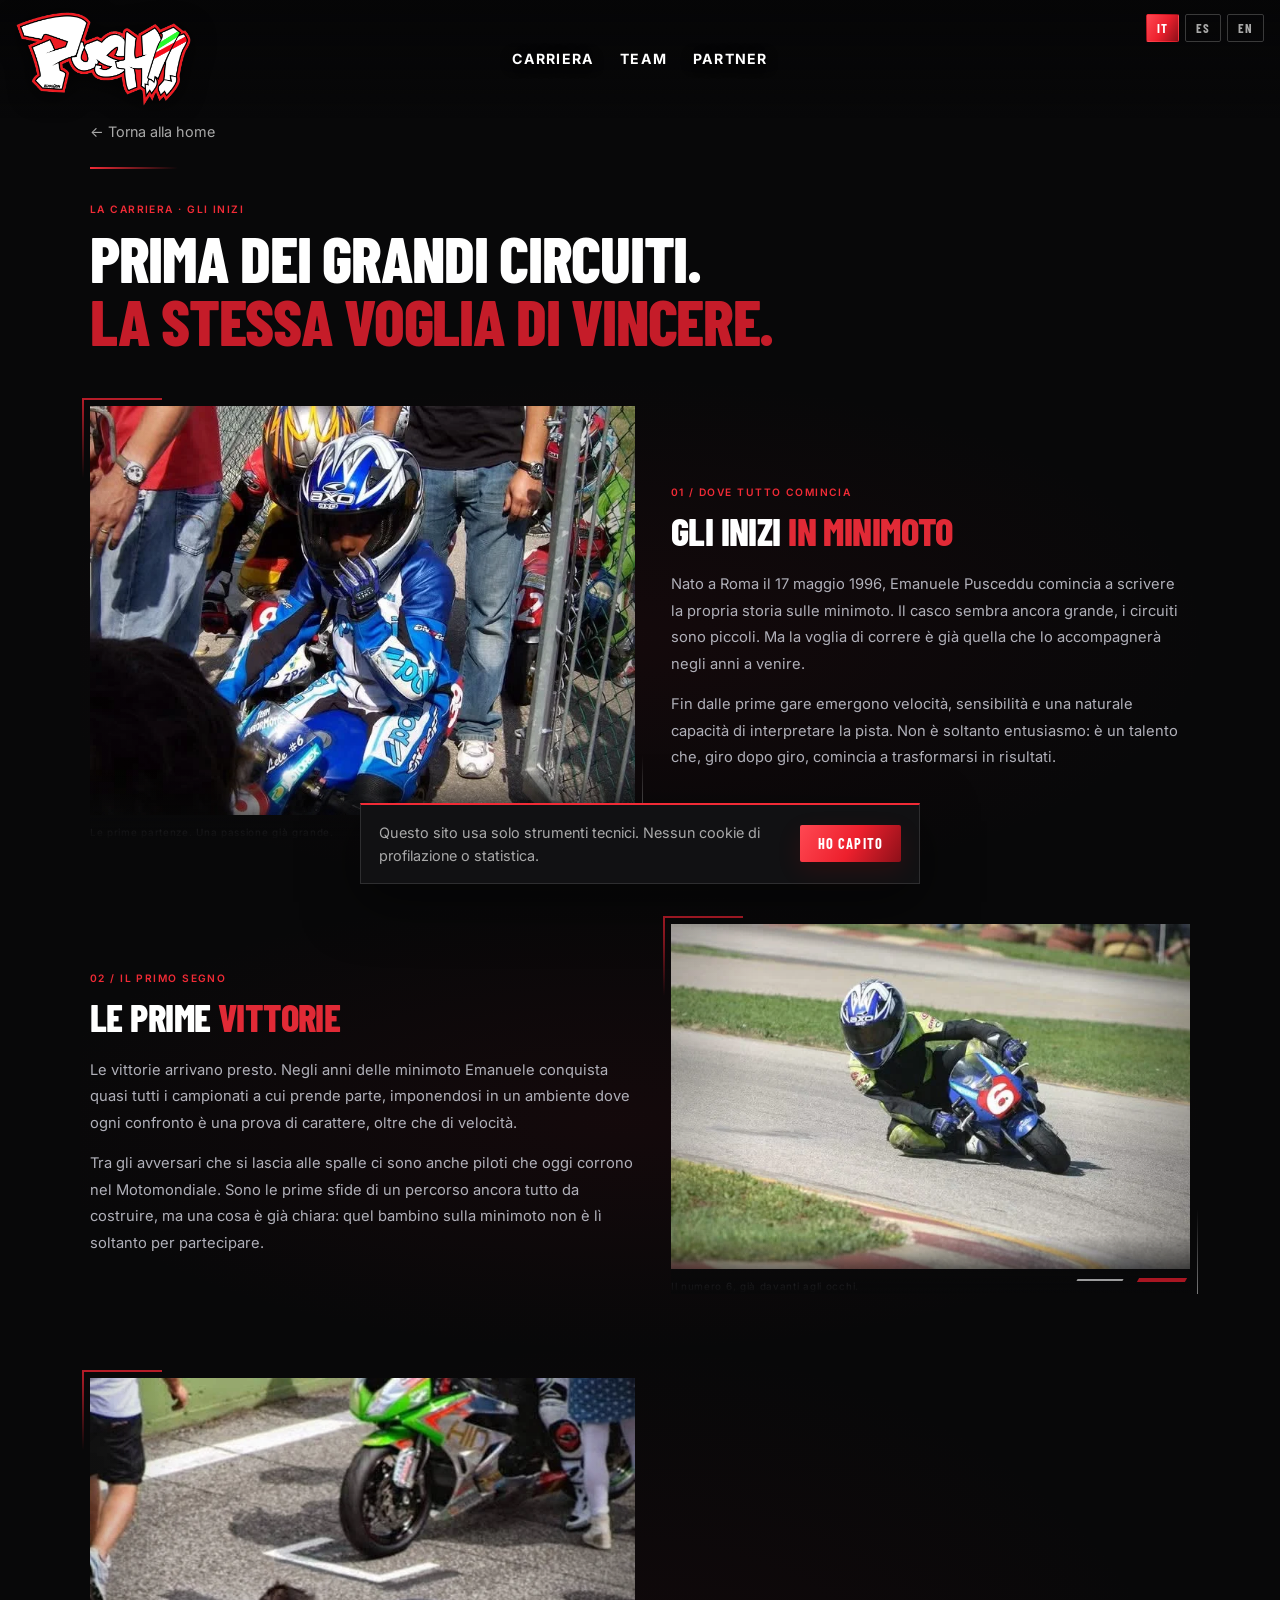
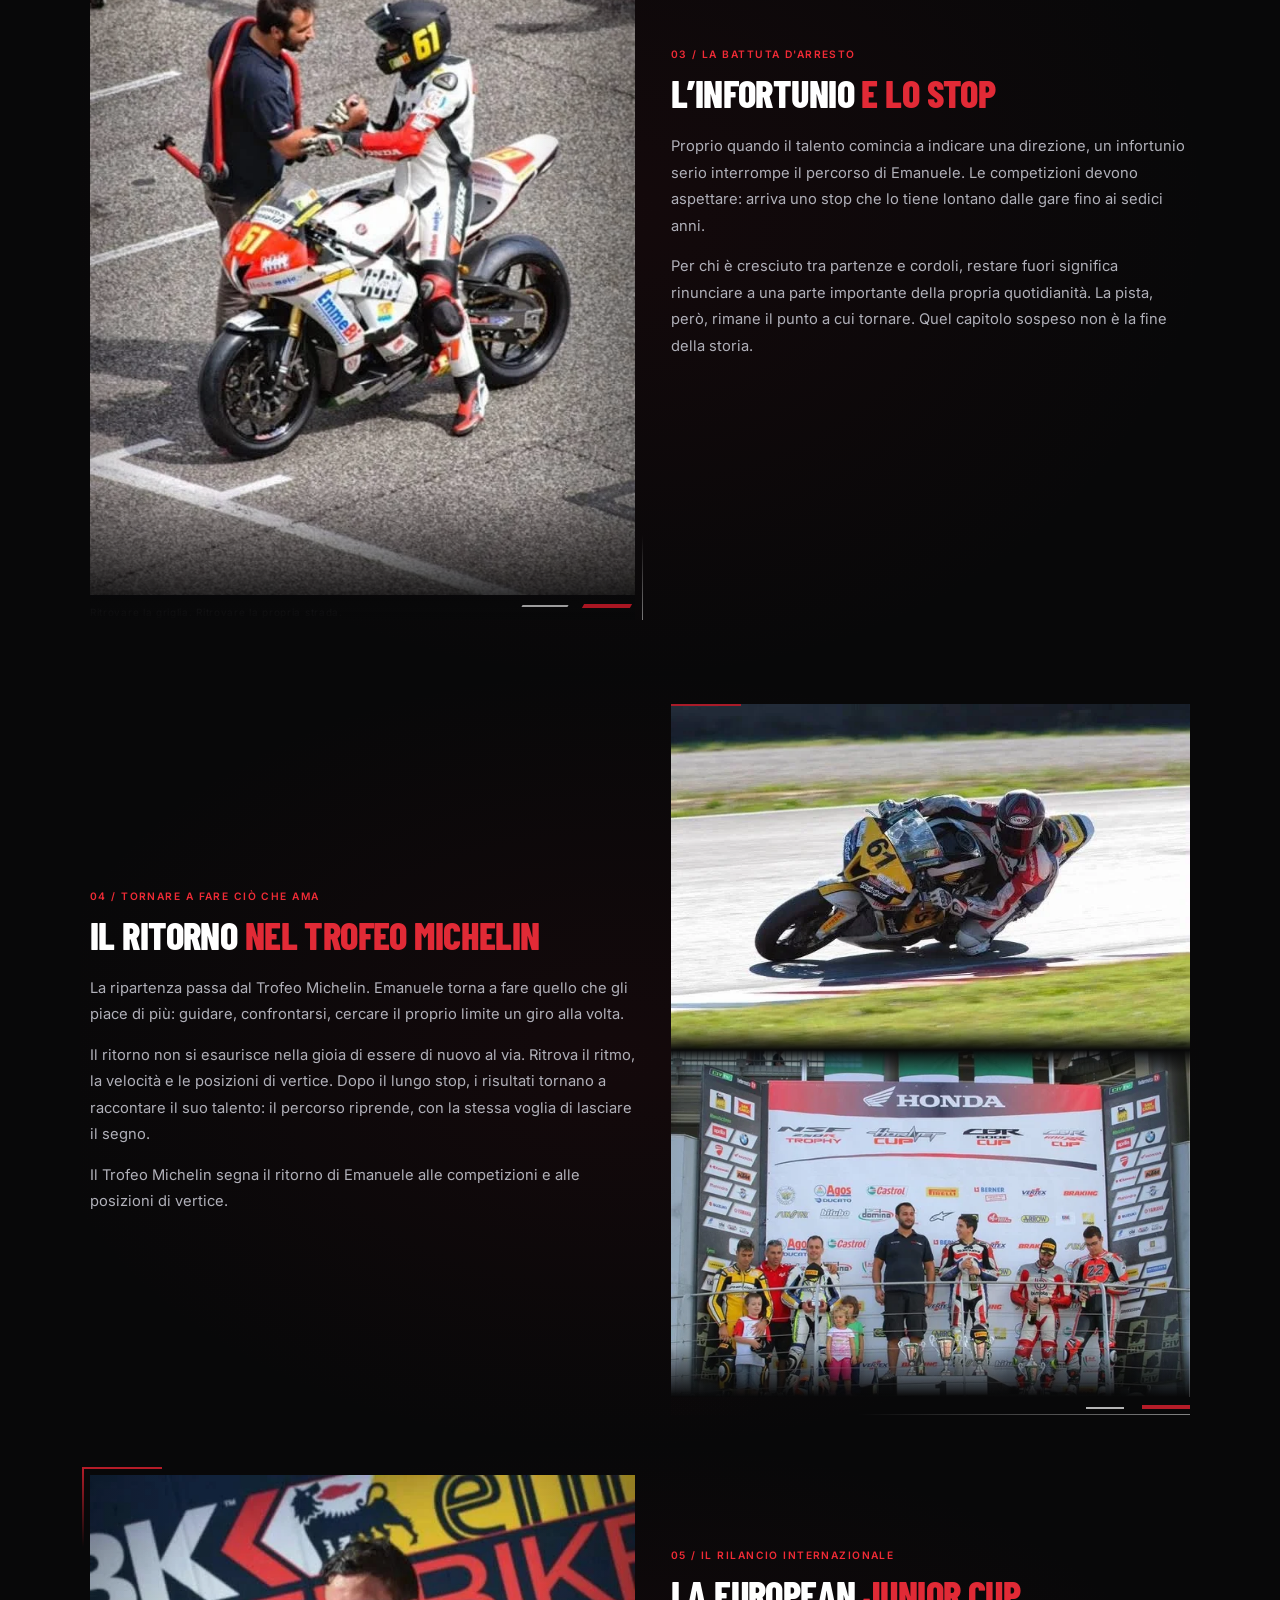
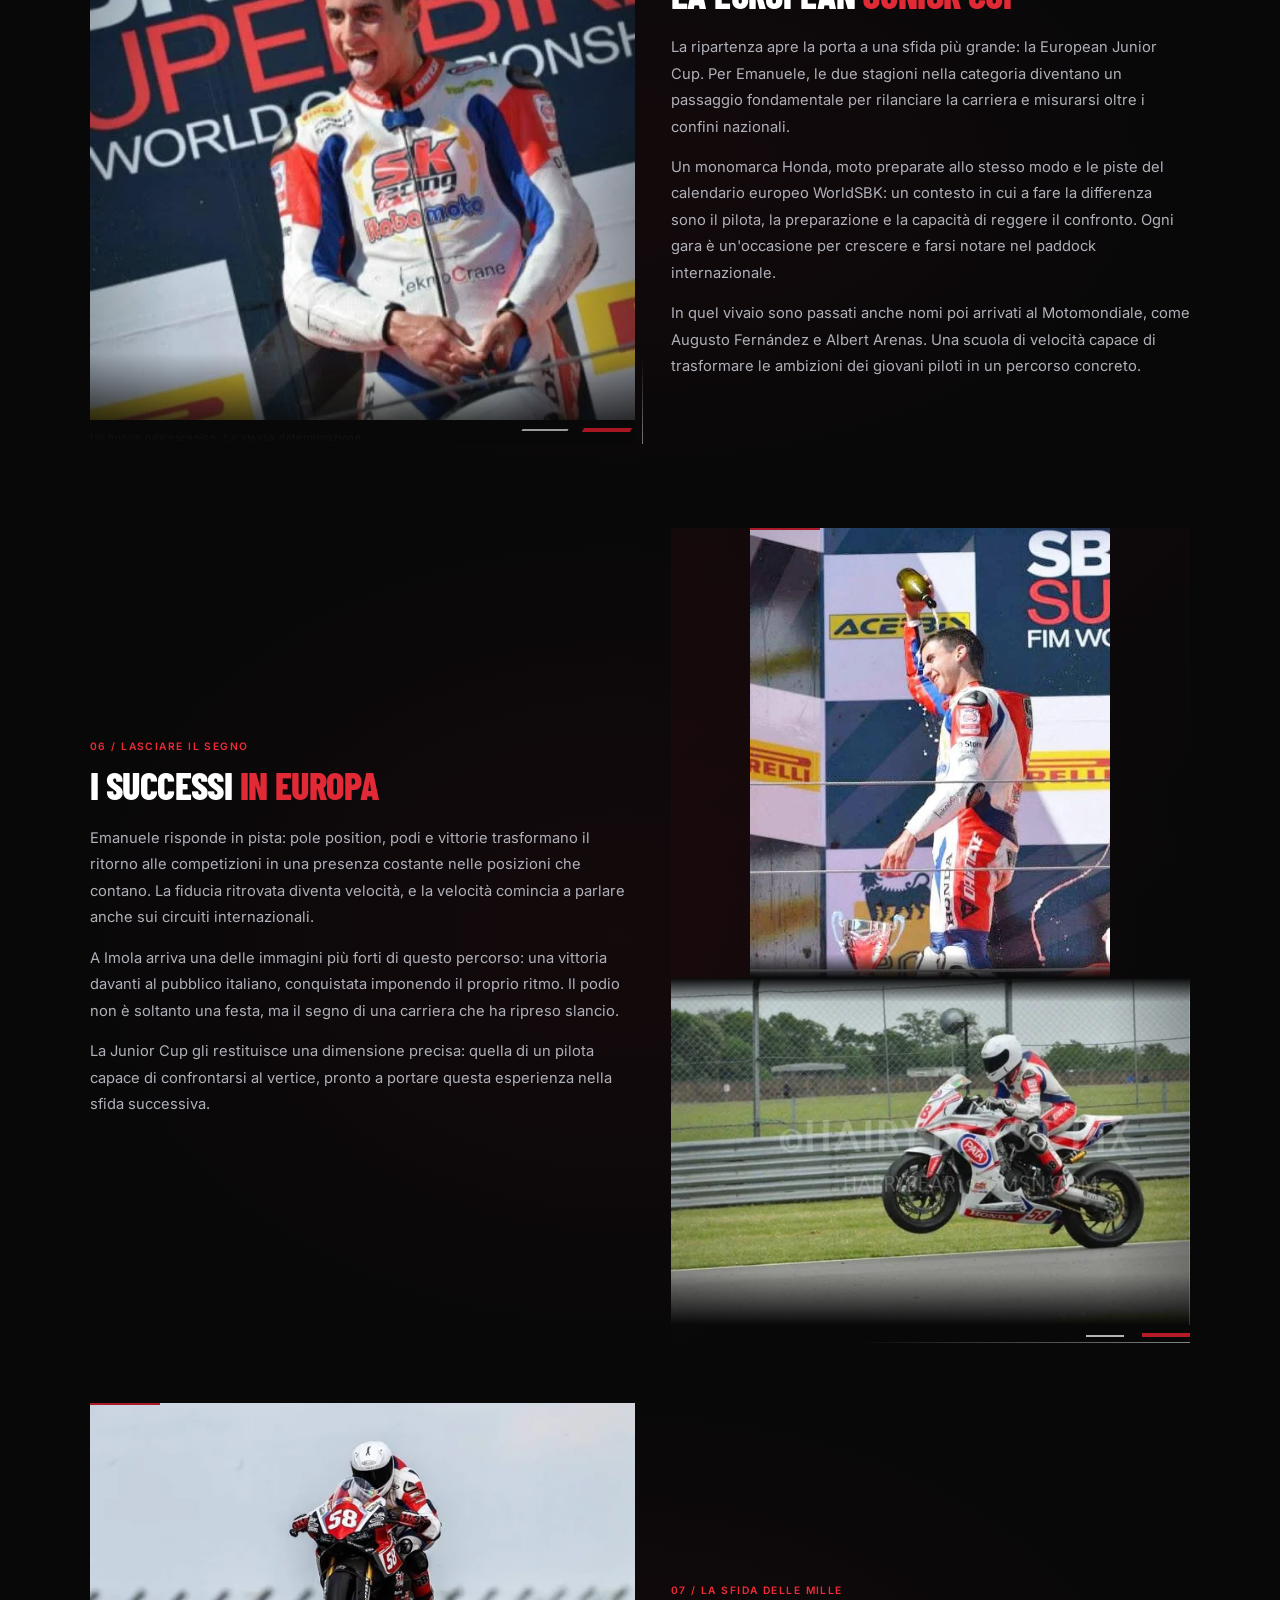
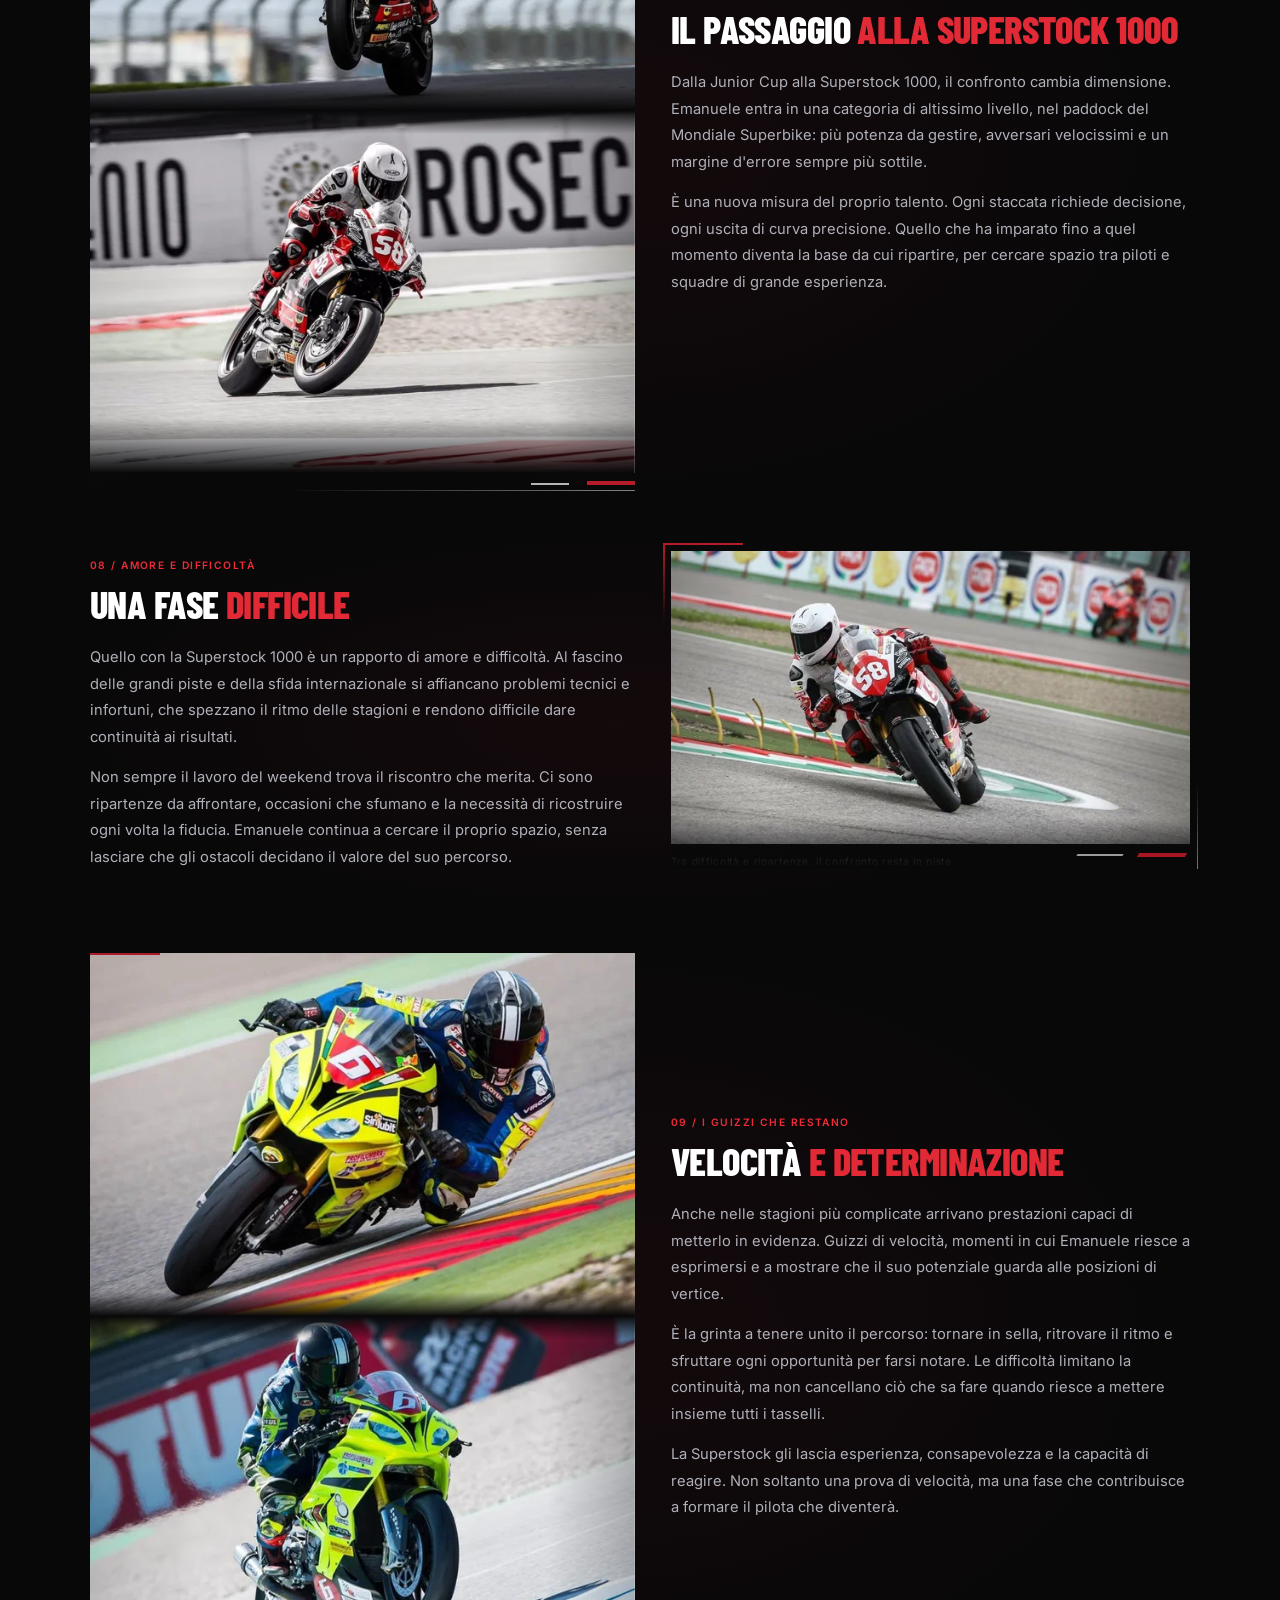
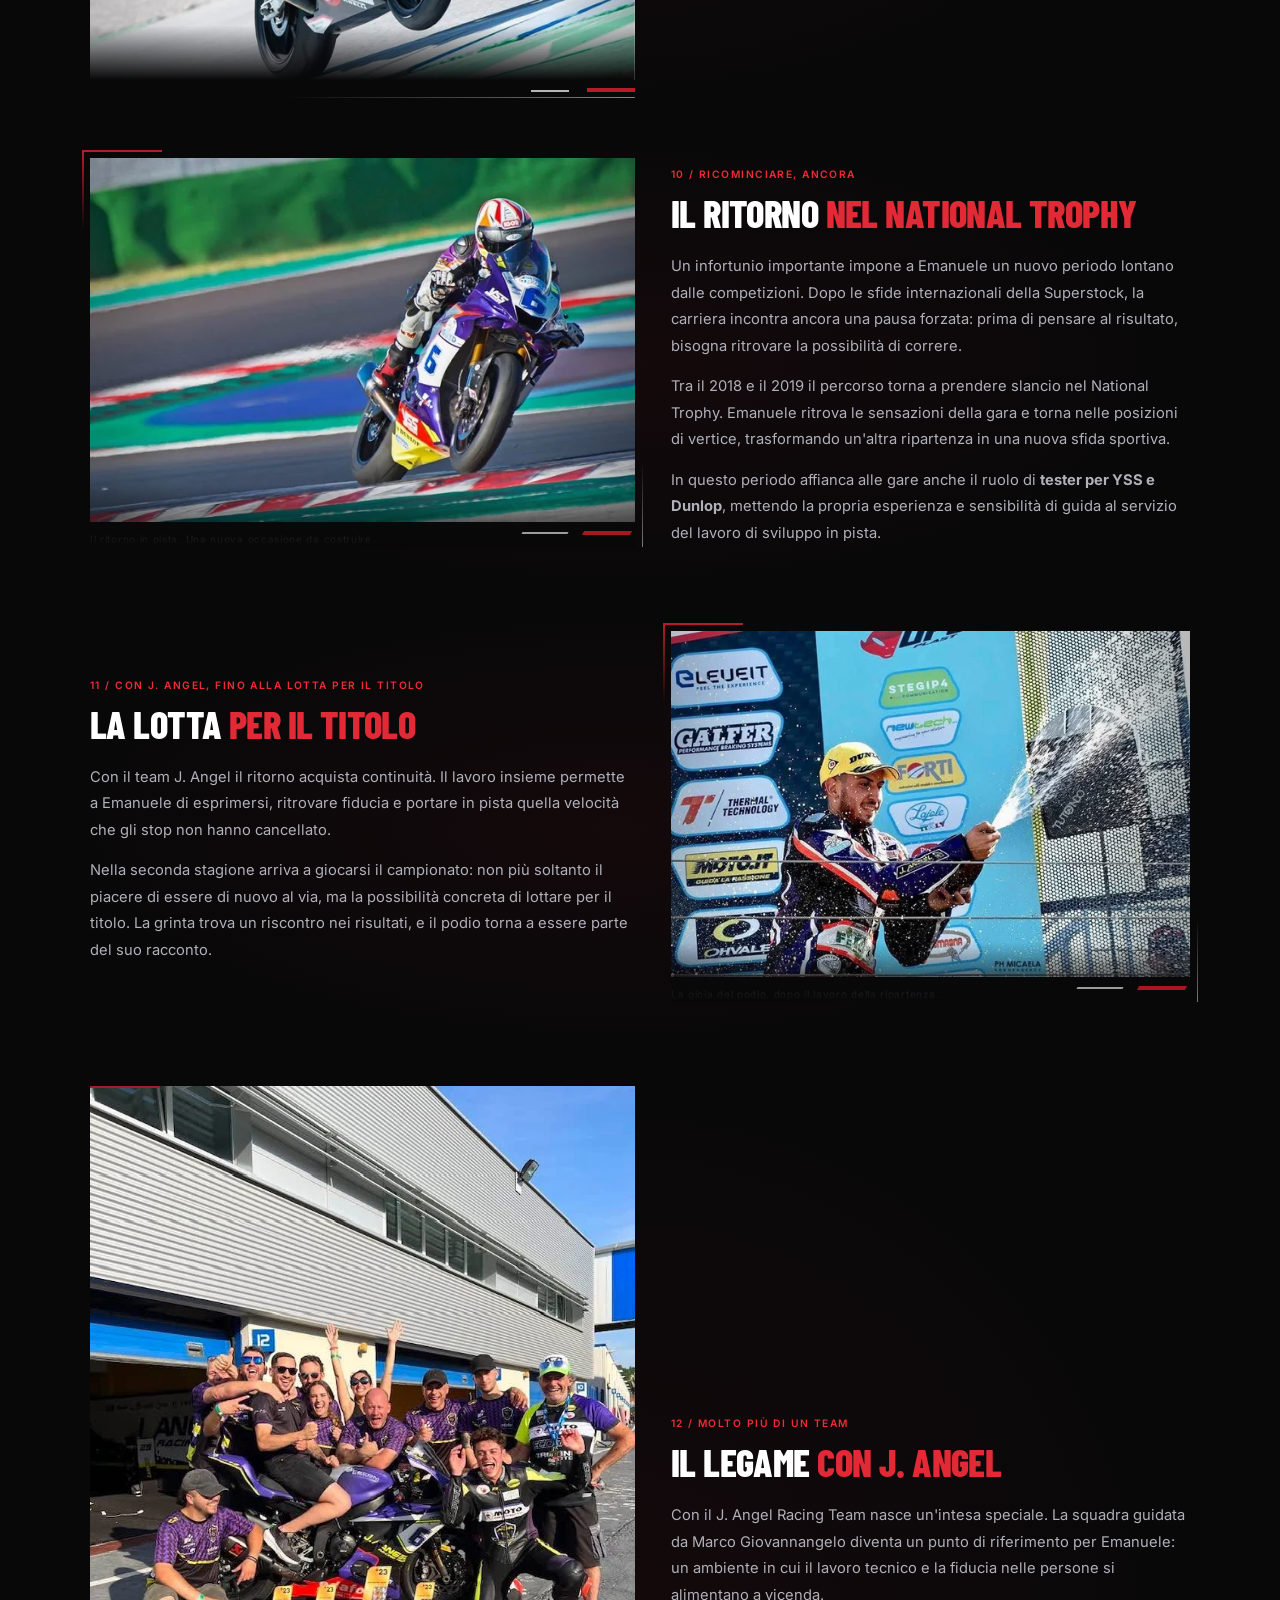
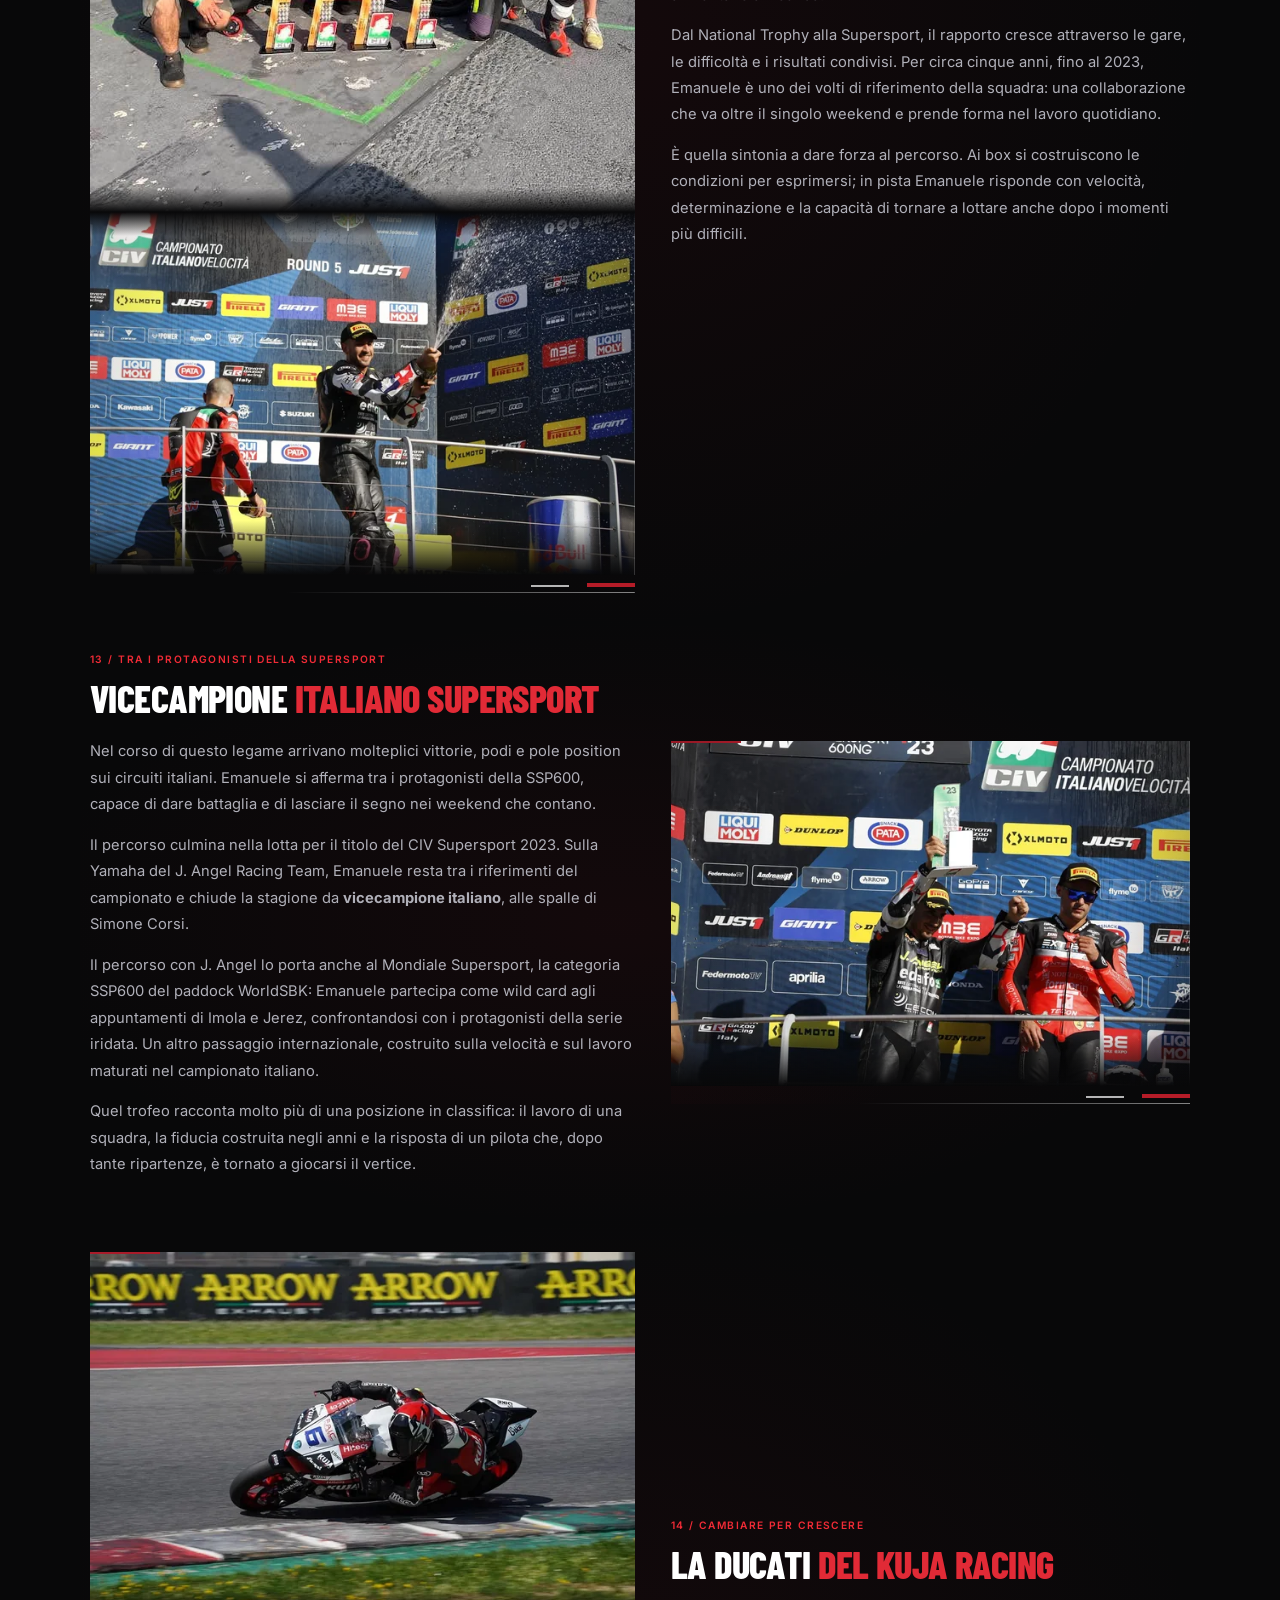
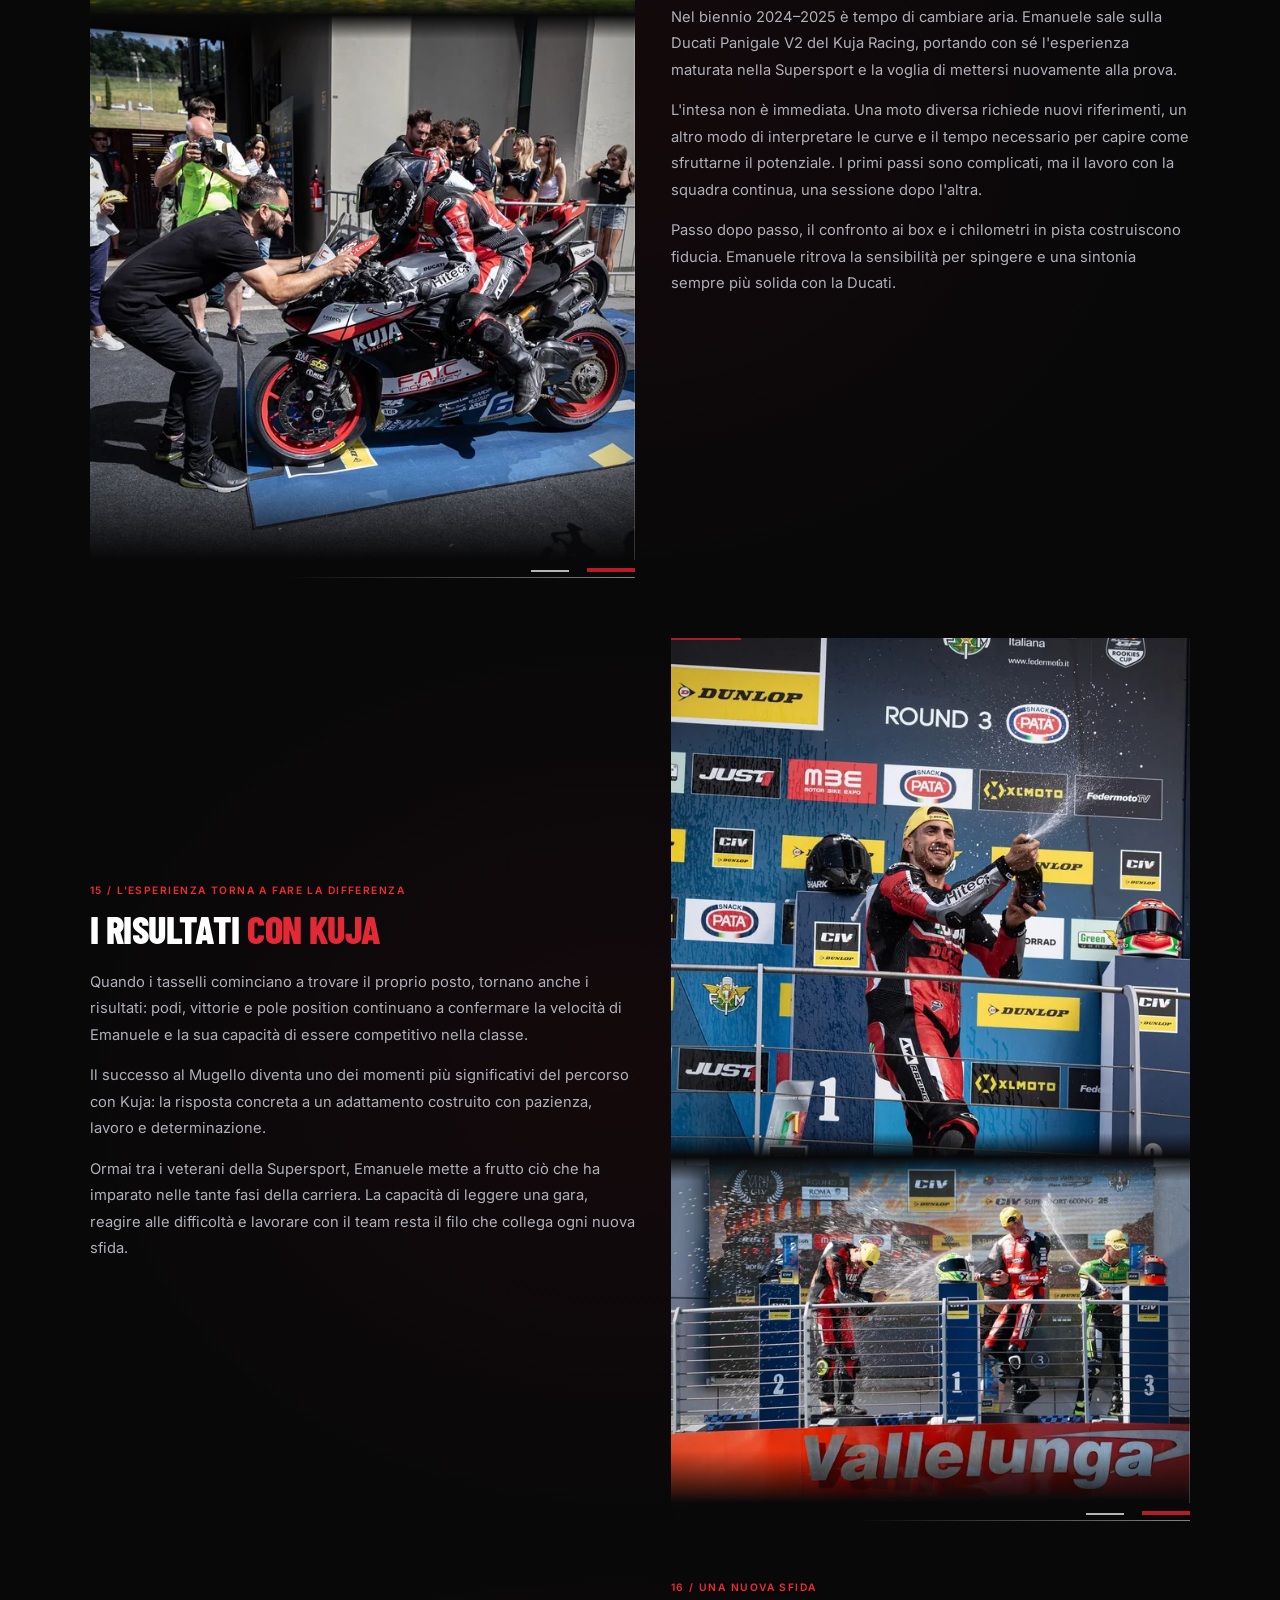
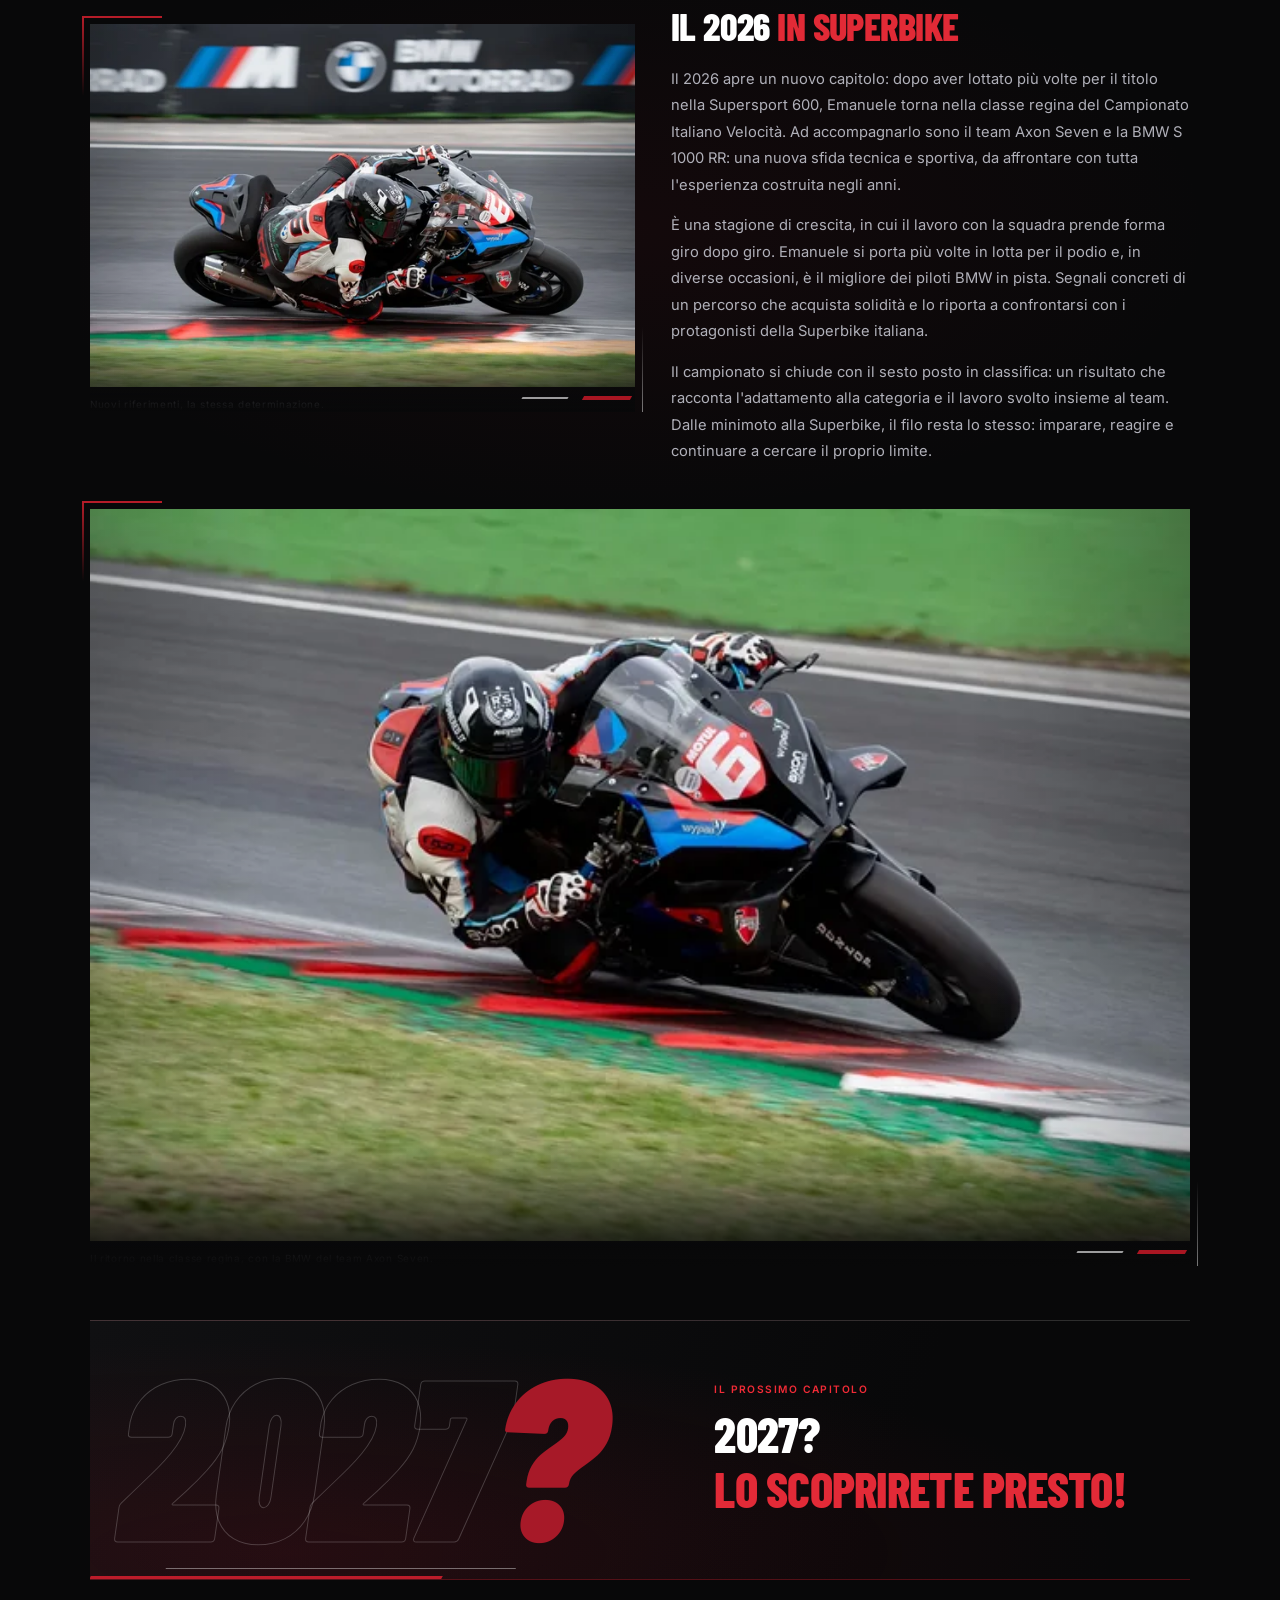
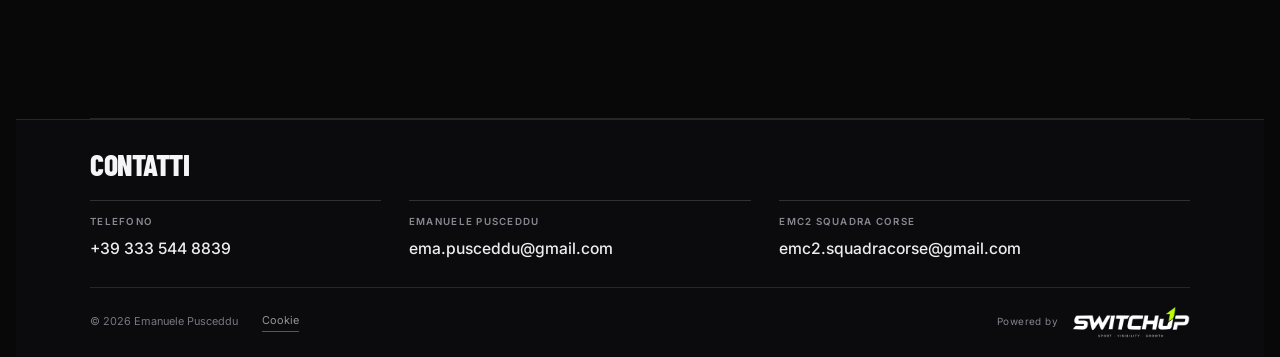
==== commit fd4a169c: "Optimize active site images with WebP responsive sources and shared hero asset" ====
--- a/carriera.html
+++ b/carriera.html
@@ -408,7 +408,7 @@
     linear-gradient(90deg, rgba(8,8,9,.36) 0%, rgba(8,8,9,.22) 32%, rgba(8,8,9,.02) 64%, rgba(8,8,9,.01) 100%),
     linear-gradient(0deg, rgba(8,8,9,.24) 0%, rgba(8,8,9,0) 52%, rgba(8,8,9,.05) 100%),
     radial-gradient(68% 85% at 77% 44%, rgba(241,43,54,.06), transparent 65%),
-    url("[data-uri]");
+    url("optimized/hero-4543e78cb9.webp");
   background-size: cover, cover, cover, cover;
   background-position: center, center, center, 56% 50%;
   background-repeat: no-repeat;
@@ -422,7 +422,7 @@
       linear-gradient(90deg, rgba(8,8,9,.32) 0%, rgba(8,8,9,.20) 48%, rgba(8,8,9,.02) 100%),
       linear-gradient(0deg, rgba(8,8,9,.24) 0%, rgba(8,8,9,0) 58%, rgba(8,8,9,.05) 100%),
       radial-gradient(75% 70% at 75% 42%, rgba(241,43,54,.06), transparent 65%),
-      url("[data-uri]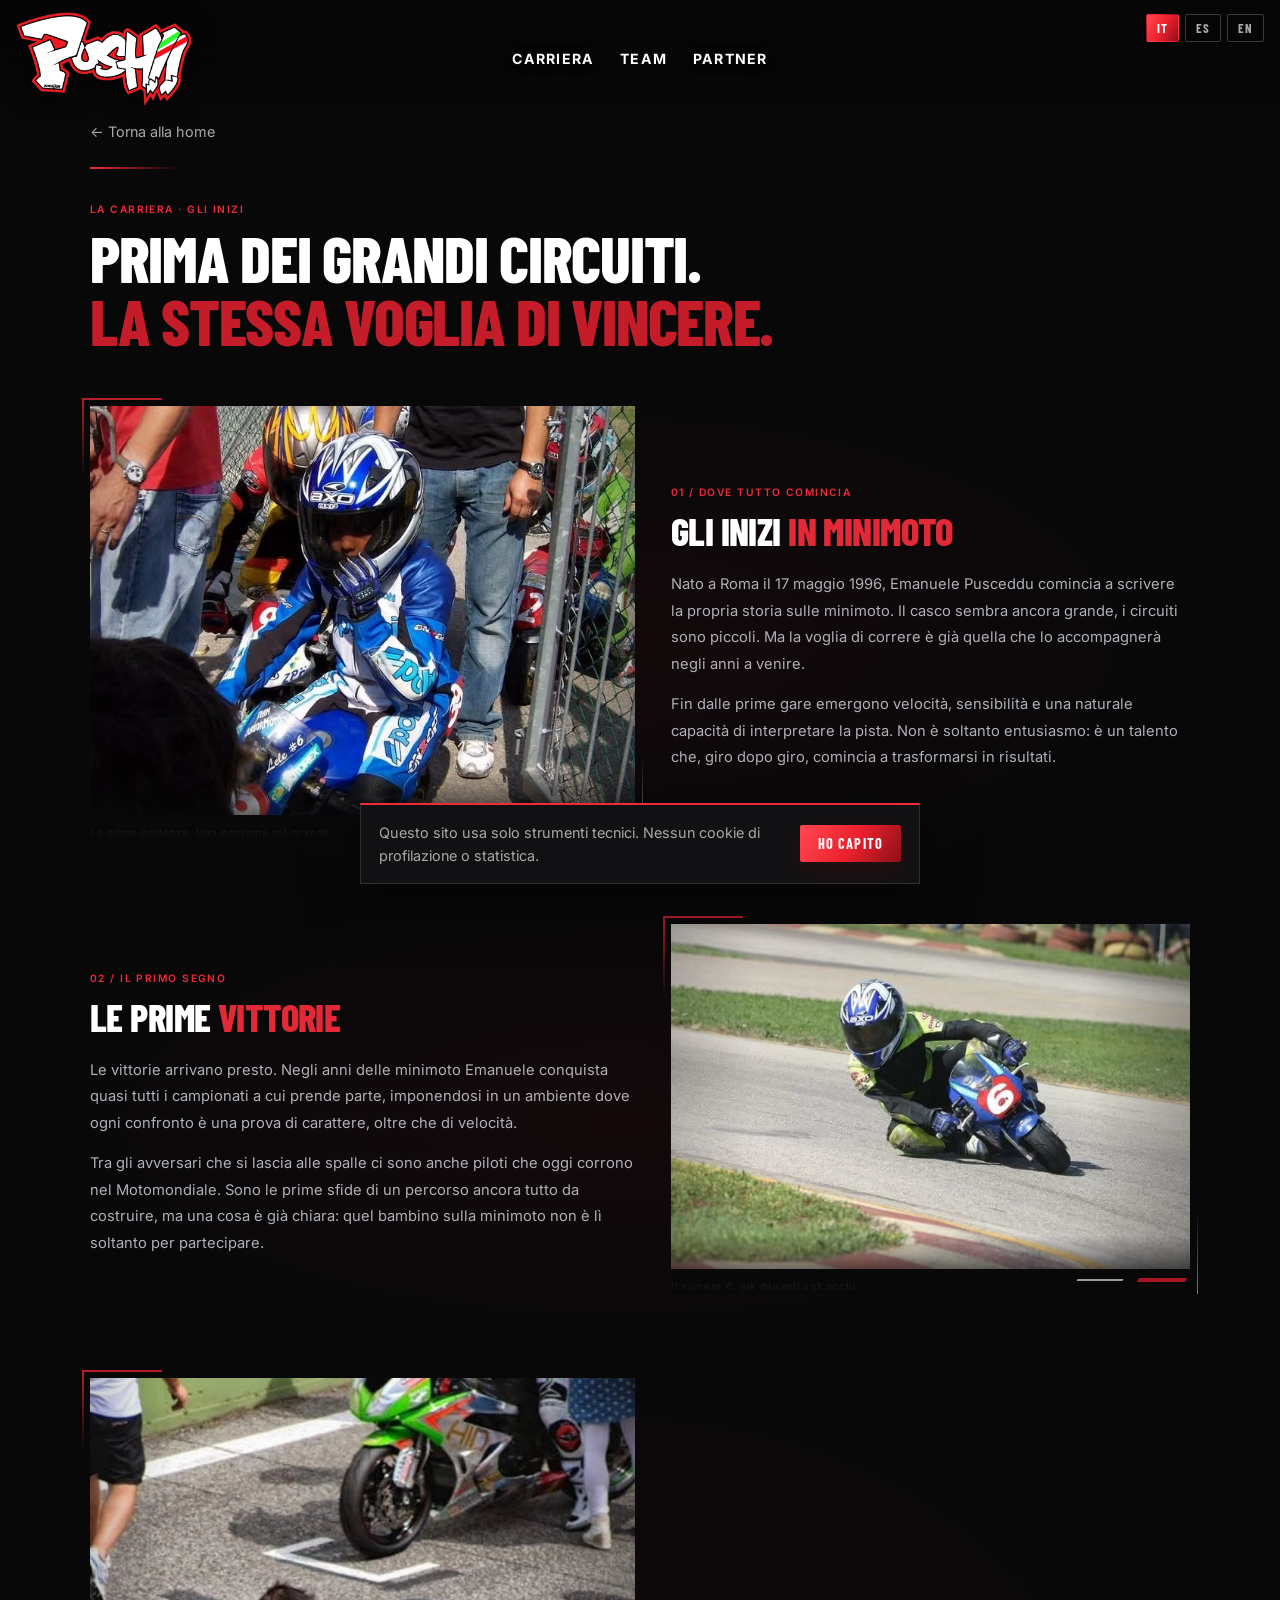
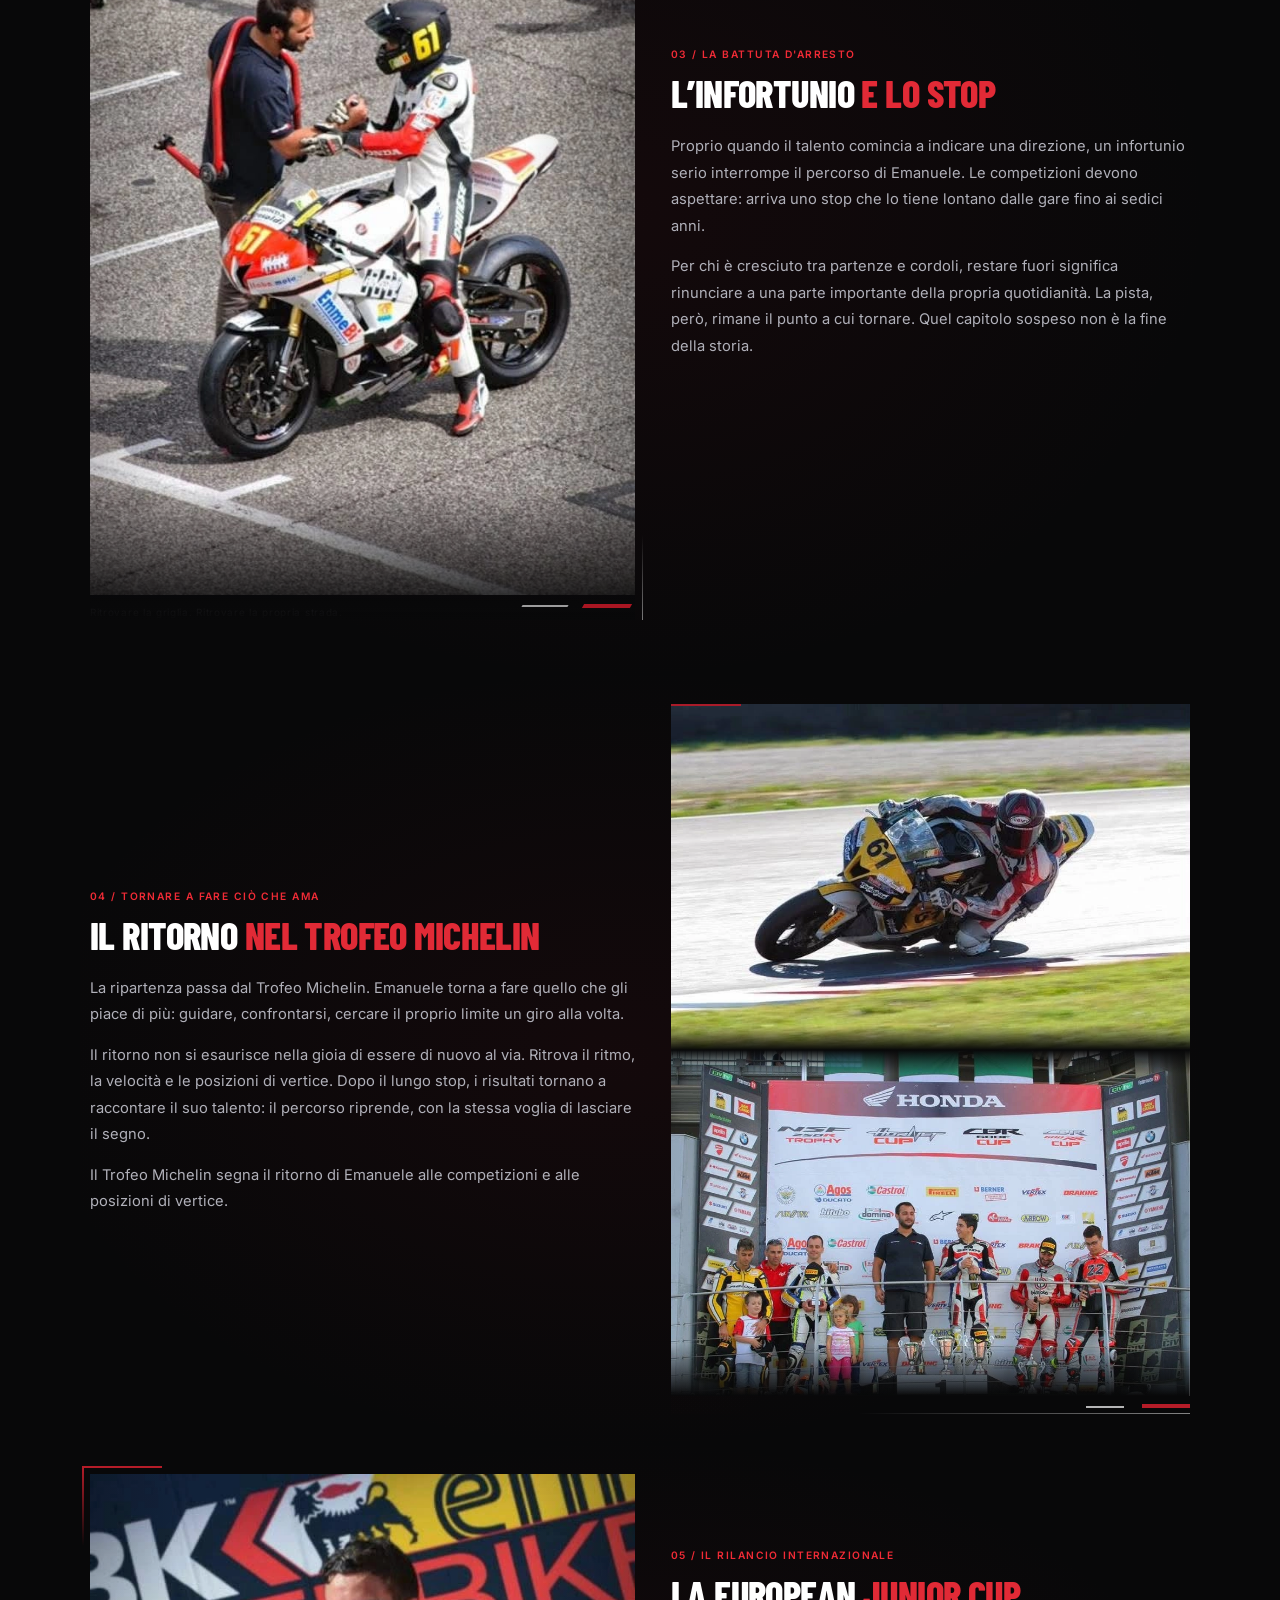
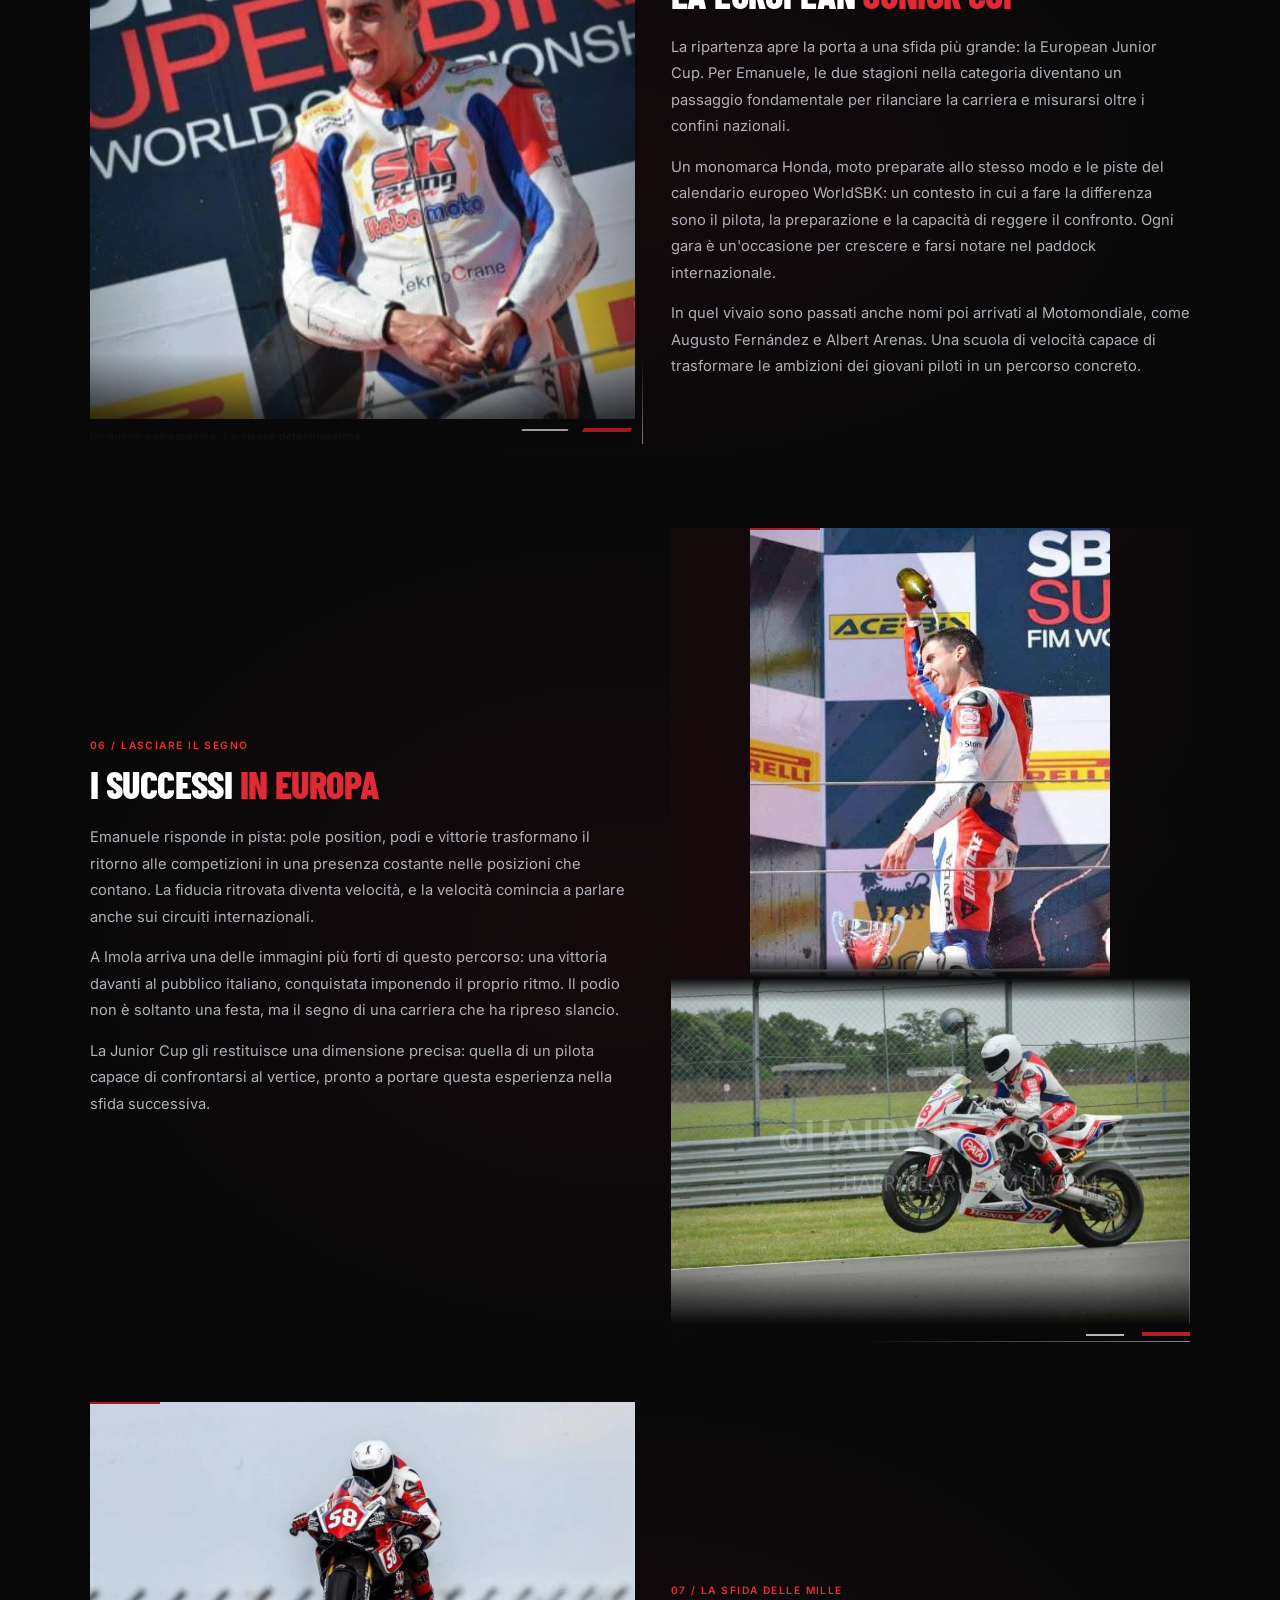
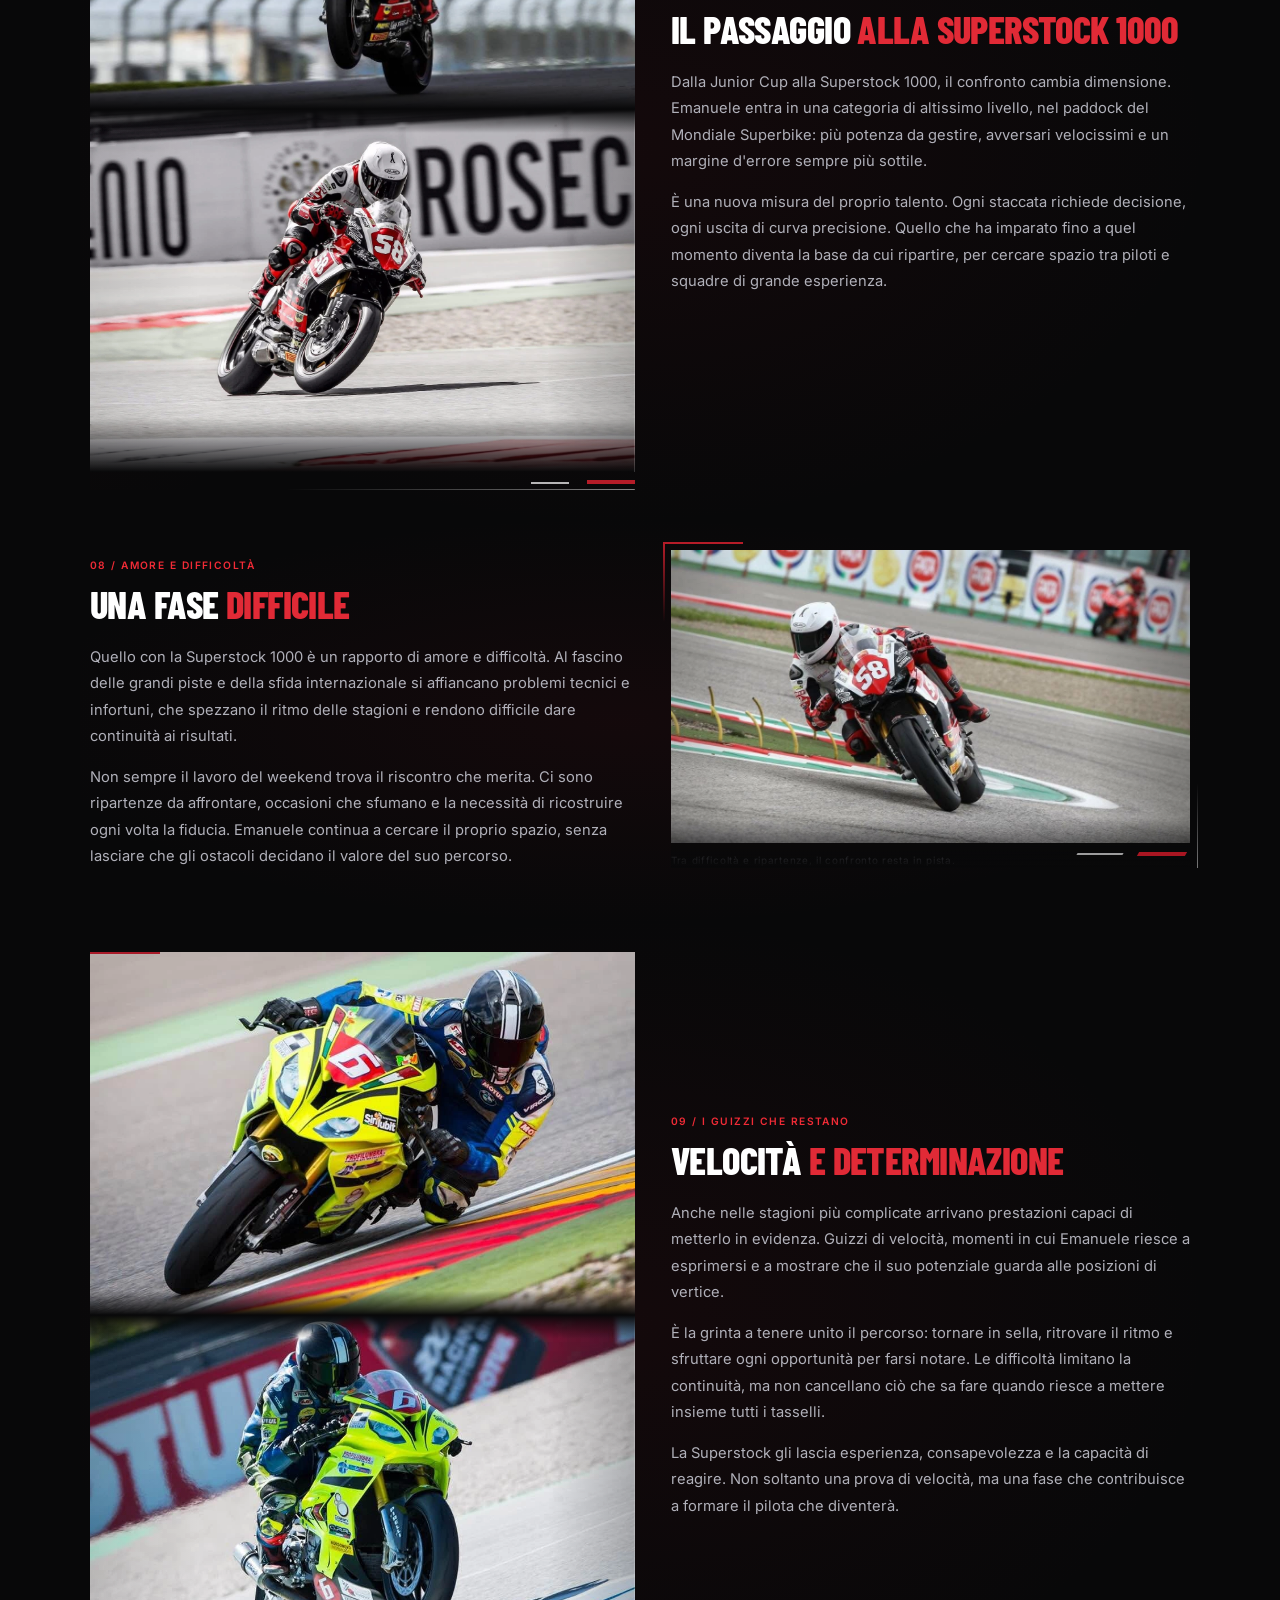
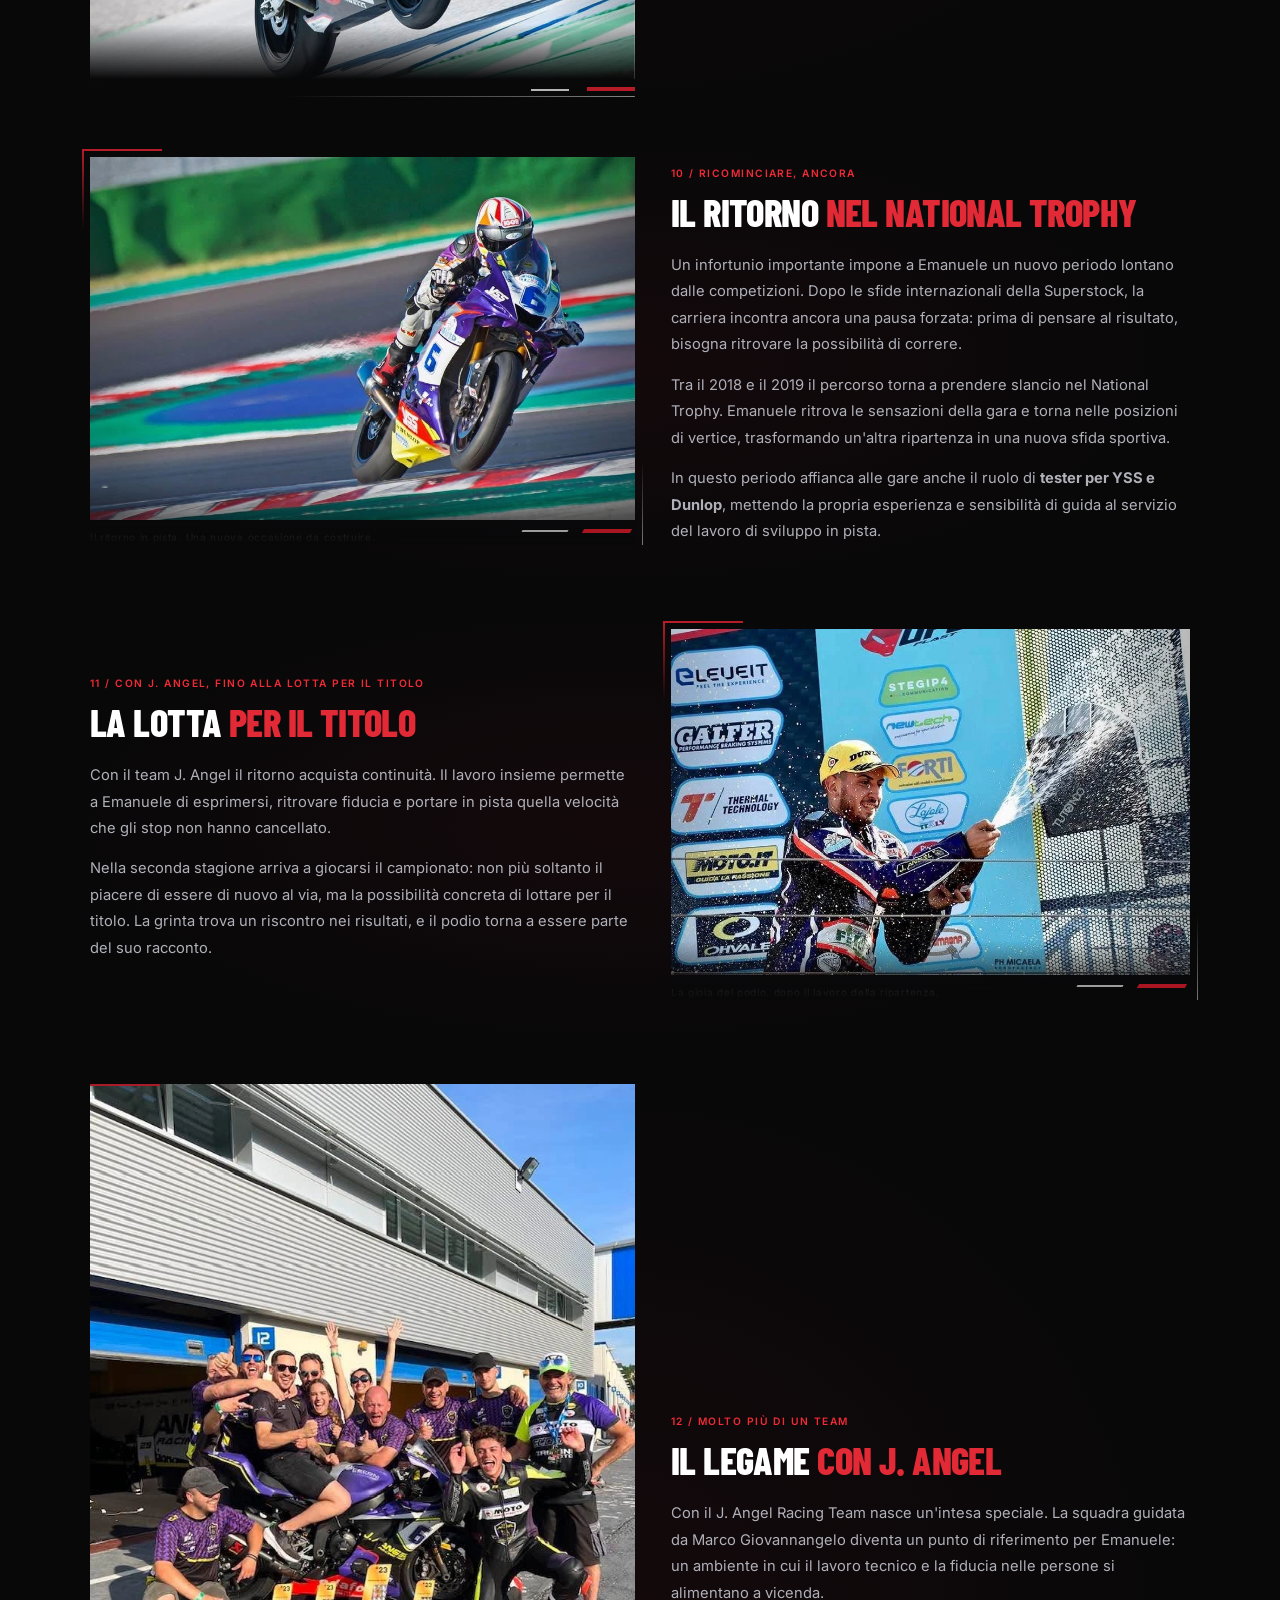
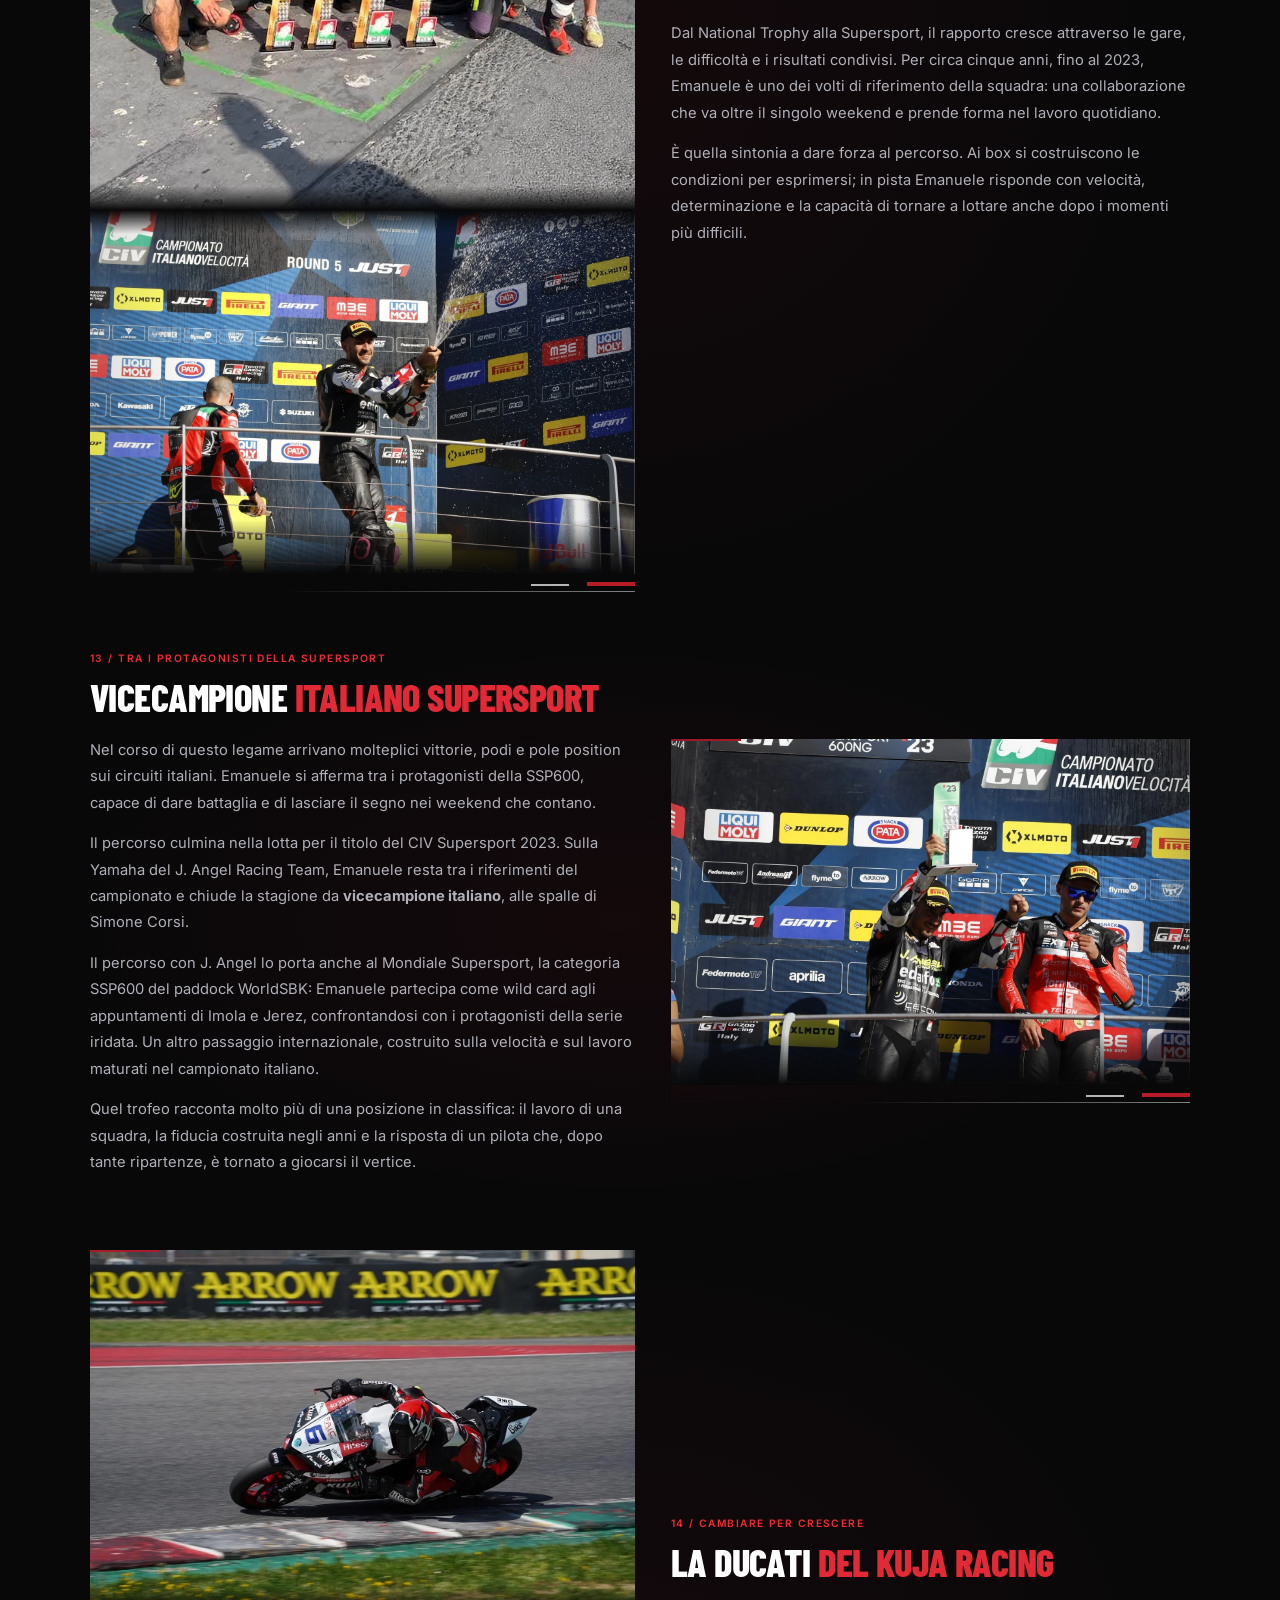
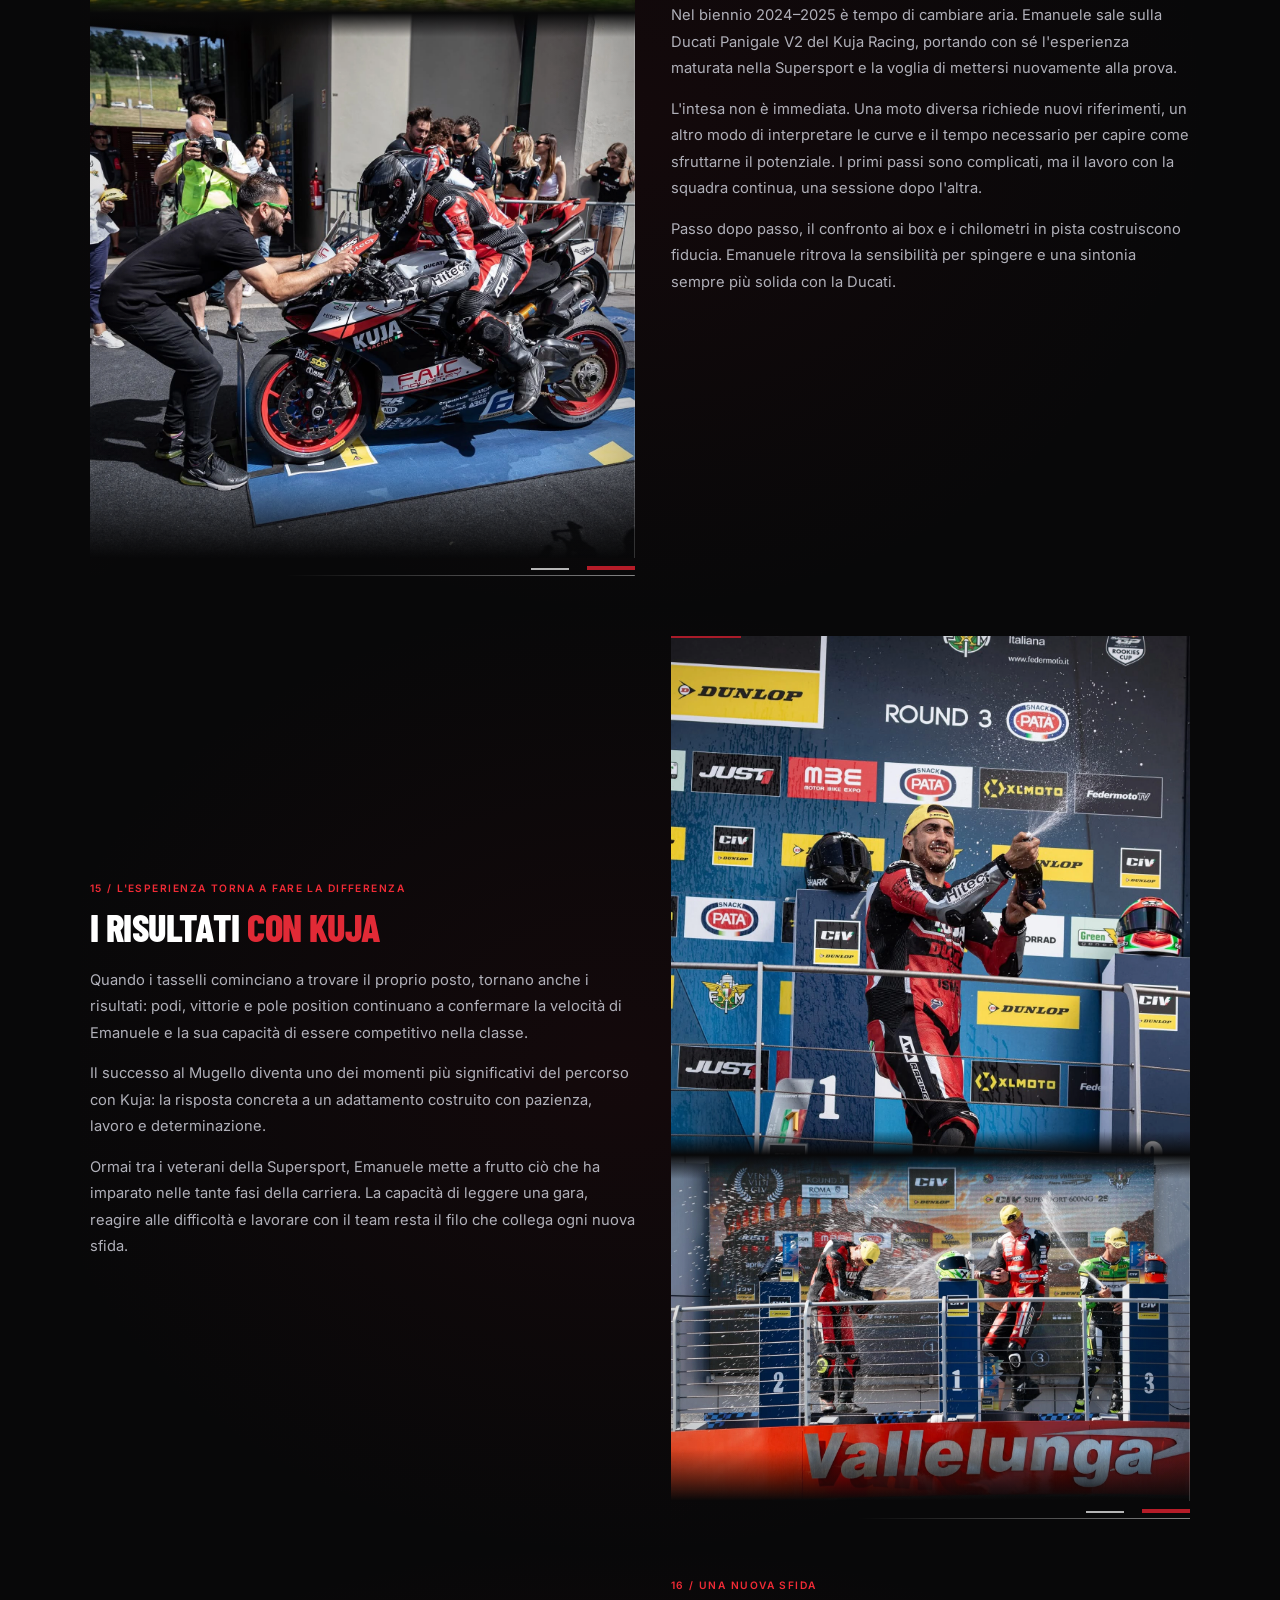
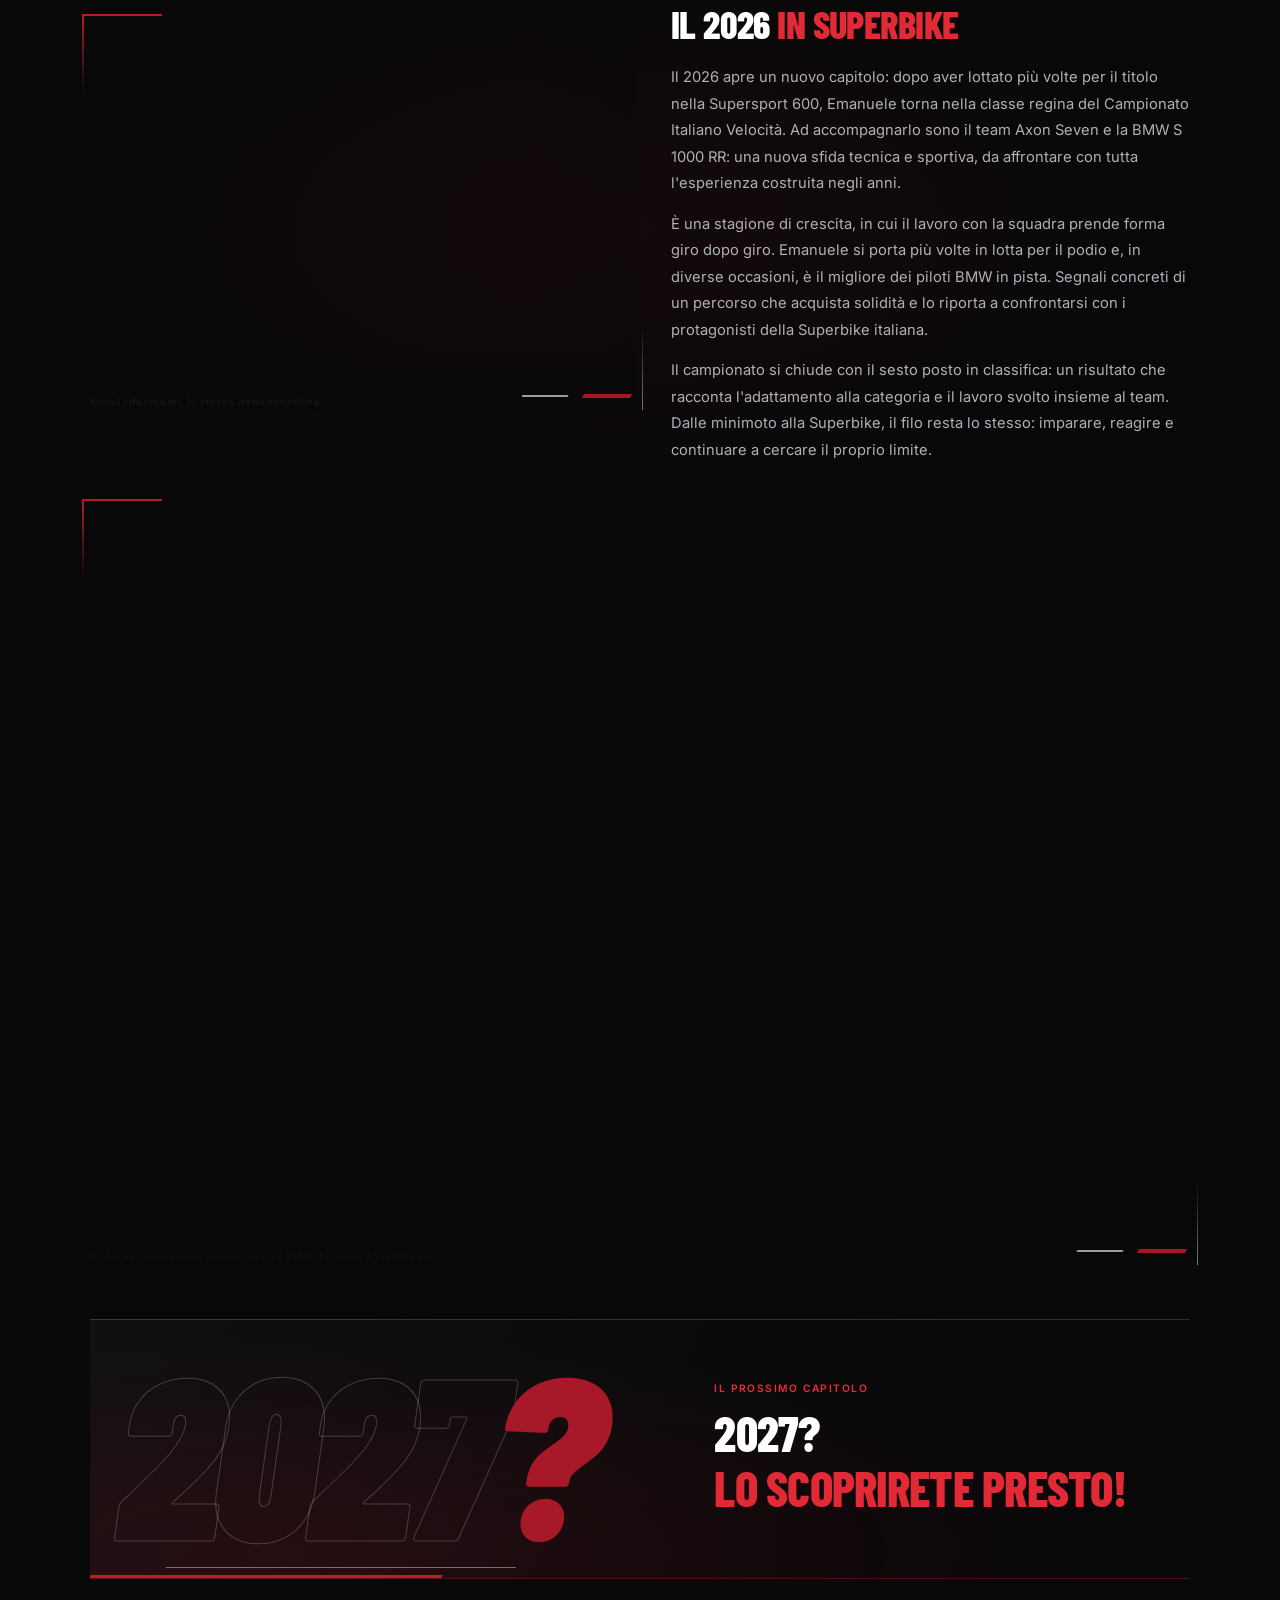
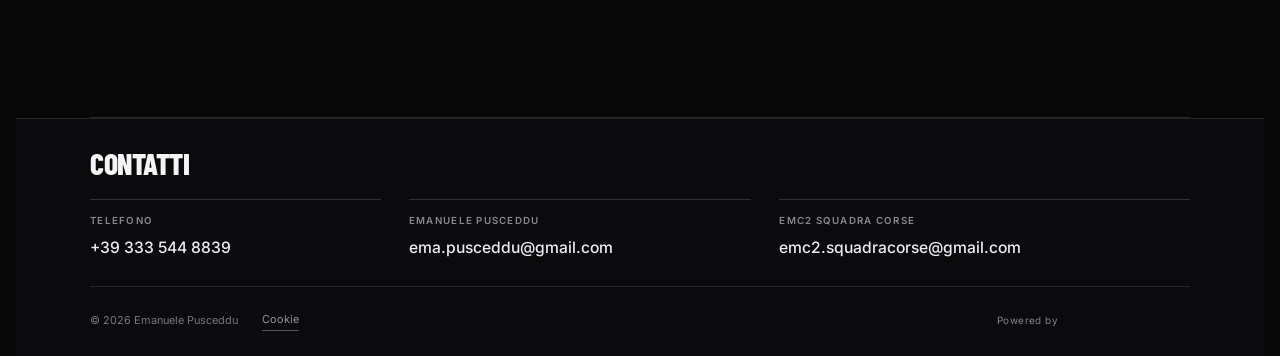
==== commit c932c24f: "Restore original image resolution and high quality WebP for sharp displays" ====
--- a/carriera.html
+++ b/carriera.html
@@ -408,7 +408,7 @@
     linear-gradient(90deg, rgba(8,8,9,.36) 0%, rgba(8,8,9,.22) 32%, rgba(8,8,9,.02) 64%, rgba(8,8,9,.01) 100%),
     linear-gradient(0deg, rgba(8,8,9,.24) 0%, rgba(8,8,9,0) 52%, rgba(8,8,9,.05) 100%),
     radial-gradient(68% 85% at 77% 44%, rgba(241,43,54,.06), transparent 65%),
-    url("optimized/hero-4543e78cb9.webp");
+    url("optimized/hero-4543e78cb9.webp?v=hq2");
   background-size: cover, cover, cover, cover;
   background-position: center, center, center, 56% 50%;
   background-repeat: no-repeat;
@@ -422,7 +422,7 @@
       linear-gradient(90deg, rgba(8,8,9,.32) 0%, rgba(8,8,9,.20) 48%, rgba(8,8,9,.02) 100%),
       linear-gradient(0deg, rgba(8,8,9,.24) 0%, rgba(8,8,9,0) 58%, rgba(8,8,9,.05) 100%),
       radial-gradient(75% 70% at 75% 42%, rgba(241,43,54,.06), transparent 65%),
-      url("optimized/hero-4543e78cb9.webp");
+      url("optimized/hero-4543e78cb9.webp?v=hq2");
     background-position: center, center, center, 58% 48%;
   }
 }
@@ -459,7 +459,7 @@
     radial-gradient(ellipse 92% 88% at 50% 48%, transparent 56%, rgba(8,8,9,.42) 82%, #080809 100%),
     linear-gradient(90deg, #080809 0%, rgba(8,8,9,.72) 7%, rgba(8,8,9,.34) 28%, rgba(8,8,9,.05) 62%, transparent 100%),
     linear-gradient(180deg, #080809 0%, rgba(8,8,9,.18) 14%, transparent 38%, transparent 76%, #080809 100%),
-    url("optimized/hero-4543e78cb9.webp");
+    url("optimized/hero-4543e78cb9.webp?v=hq2");
   background-size: cover, cover, cover, cover;
   background-position: center, center, center, 58% 50%;
   background-repeat: no-repeat;
@@ -519,7 +519,7 @@
   background:
     linear-gradient(180deg, rgba(8,8,9,.12), transparent 28%, transparent 56%, rgba(8,8,9,.88)),
     linear-gradient(90deg, rgba(8,8,9,.45), transparent 20%, transparent 78%, rgba(8,8,9,.42)),
-    url('optimized/ritratto-emanuele.webp') 43% 25% / auto 160% no-repeat;
+    url('optimized/ritratto-emanuele.webp?v=hq2') 43% 25% / auto 160% no-repeat;
   border: 0;
   box-shadow: 0 22px 45px rgba(0,0,0,.55), 0 0 32px rgba(241,43,54,.08), inset 0 0 35px rgba(0,0,0,.25);
 }
@@ -871,7 +871,7 @@
 <body>
 <header class="top">
   <div class="wrap">
-    <a class="logo" href="index.html"><img class="logo-img" src="optimized/logo-push.webp" alt="Push" width="64" height="34" decoding="async"></a>
+    <a class="logo" href="index.html"><img class="logo-img" src="optimized/logo-push.webp?v=hq2" alt="Push" width="64" height="34" decoding="async"></a>
     <nav class="nav" aria-label="Sezioni">
       <a href="carriera.html">Carriera</a>
       <a class="nav-team" href="team.html">Team</a>
@@ -892,62 +892,62 @@
       <div class="rule"></div>
       <div class="career-opening"><p class="career-label">La carriera · Gli inizi</p><h1>Prima dei grandi circuiti.<br><span>La stessa voglia di vincere.</span></h1></div>
       <article class="career-chapter">
-        <figure class="career-photo"><img src="optimized/carriera-minimoto-box.webp" alt="Emanuele da bambino, con casco e tuta, in sella alla sua minimoto" width="720" height="540" decoding="async"><span class="career-frame" aria-hidden="true"></span><figcaption>Le prime partenze. Una passione già grande.</figcaption></figure>
+        <figure class="career-photo"><img src="optimized/carriera-minimoto-box.webp?v=hq2" alt="Emanuele da bambino, con casco e tuta, in sella alla sua minimoto" width="720" height="540" decoding="async"><span class="career-frame" aria-hidden="true"></span><figcaption>Le prime partenze. Una passione già grande.</figcaption></figure>
         <div class="career-copy"><p class="career-label">01 / Dove tutto comincia</p><h2>Gli inizi <span>in minimoto</span></h2><p>Nato a Roma il 17 maggio 1996, Emanuele Pusceddu comincia a scrivere la propria storia sulle minimoto. Il casco sembra ancora grande, i circuiti sono piccoli. Ma la voglia di correre è già quella che lo accompagnerà negli anni a venire.</p><p>Fin dalle prime gare emergono velocità, sensibilità e una naturale capacità di interpretare la pista. Non è soltanto entusiasmo: è un talento che, giro dopo giro, comincia a trasformarsi in risultati.</p></div>
       </article>
       <article class="career-chapter career-reverse">
         <div class="career-copy"><p class="career-label">02 / Il primo segno</p><h2>Le prime <span>vittorie</span></h2><p>Le vittorie arrivano presto. Negli anni delle minimoto Emanuele conquista quasi tutti i campionati a cui prende parte, imponendosi in un ambiente dove ogni confronto è una prova di carattere, oltre che di velocità.</p><p>Tra gli avversari che si lascia alle spalle ci sono anche piloti che oggi corrono nel Motomondiale. Sono le prime sfide di un percorso ancora tutto da costruire, ma una cosa è già chiara: quel bambino sulla minimoto non è lì soltanto per partecipare.</p></div>
-        <figure class="career-photo career-action"><img src="optimized/carriera-minimoto-pista.webp" alt="Emanuele in piega sulla minimoto blu con il numero 6" width="720" height="478" loading="lazy" decoding="async"><span class="career-frame" aria-hidden="true"></span><figcaption>Il numero 6, già davanti agli occhi.</figcaption></figure>
+        <figure class="career-photo career-action"><img src="optimized/carriera-minimoto-pista.webp?v=hq2" alt="Emanuele in piega sulla minimoto blu con il numero 6" width="720" height="478" loading="lazy" decoding="async"><span class="career-frame" aria-hidden="true"></span><figcaption>Il numero 6, già davanti agli occhi.</figcaption></figure>
       </article>
       <article class="career-chapter career-comeback">
-        <figure class="career-photo career-grid-return"><img src="optimized/carriera-ripartenza-griglia.webp" alt="Emanuele di nuovo sulla griglia di partenza, accanto alla moto numero 61" width="640" height="960" loading="lazy" decoding="async"><span class="career-frame" aria-hidden="true"></span><figcaption>Ritrovare la griglia. Ritrovare la propria strada.</figcaption></figure>
+        <figure class="career-photo career-grid-return"><img src="optimized/carriera-ripartenza-griglia.webp?v=hq2" alt="Emanuele di nuovo sulla griglia di partenza, accanto alla moto numero 61" width="640" height="960" loading="lazy" decoding="async"><span class="career-frame" aria-hidden="true"></span><figcaption>Ritrovare la griglia. Ritrovare la propria strada.</figcaption></figure>
         <div class="career-copy"><p class="career-label">03 / La battuta d'arresto</p><h2>L’infortunio <span>e lo stop</span></h2><p>Proprio quando il talento comincia a indicare una direzione, un infortunio serio interrompe il percorso di Emanuele. Le competizioni devono aspettare: arriva uno stop che lo tiene lontano dalle gare fino ai sedici anni.</p><p>Per chi è cresciuto tra partenze e cordoli, restare fuori significa rinunciare a una parte importante della propria quotidianità. La pista, però, rimane il punto a cui tornare. Quel capitolo sospeso non è la fine della storia.</p></div>
       </article>
       <article class="career-chapter career-reverse career-return-results">
         <div class="career-copy"><p class="career-label">04 / Tornare a fare ciò che ama</p><h2>Il ritorno <span>nel Trofeo Michelin</span></h2><p>La ripartenza passa dal Trofeo Michelin. Emanuele torna a fare quello che gli piace di più: guidare, confrontarsi, cercare il proprio limite un giro alla volta.</p><p>Il ritorno non si esaurisce nella gioia di essere di nuovo al via. Ritrova il ritmo, la velocità e le posizioni di vertice. Dopo il lungo stop, i risultati tornano a raccontare il suo talento: il percorso riprende, con la stessa voglia di lasciare il segno.</p><p>Il Trofeo Michelin segna il ritorno di Emanuele alle competizioni e alle posizioni di vertice.</p></div>
         <div class="career-return-photos career-photo-group">
-          <figure class="career-photo career-action"><img src="optimized/carriera-ripartenza-pista.webp" alt="Emanuele in piega sulla moto numero 61 dopo il ritorno alle competizioni" width="702" height="468" loading="lazy" decoding="async"><span class="career-frame" aria-hidden="true"></span><figcaption>La velocità ritrovata, un giro alla volta.</figcaption></figure>
-          <figure class="career-photo career-podium"><img src="optimized/carriera-ripartenza-podio.webp" alt="Emanuele sul podio durante i primi anni del ritorno alle gare" width="960" height="640" loading="lazy" decoding="async" srcset="optimized/carriera-ripartenza-podio-640.webp 640w, optimized/carriera-ripartenza-podio.webp 960w" sizes="(max-width: 700px) 94vw, (max-width: 1200px) 48vw, 640px"><span class="career-frame" aria-hidden="true"></span><figcaption>Il ritorno nelle posizioni di vertice.</figcaption></figure>
+          <figure class="career-photo career-action"><img src="optimized/carriera-ripartenza-pista.webp?v=hq2" alt="Emanuele in piega sulla moto numero 61 dopo il ritorno alle competizioni" width="702" height="468" loading="lazy" decoding="async"><span class="career-frame" aria-hidden="true"></span><figcaption>La velocità ritrovata, un giro alla volta.</figcaption></figure>
+          <figure class="career-photo career-podium"><img src="optimized/carriera-ripartenza-podio.webp?v=hq2" alt="Emanuele sul podio durante i primi anni del ritorno alle gare" width="960" height="640" loading="lazy" decoding="async"><span class="career-frame" aria-hidden="true"></span><figcaption>Il ritorno nelle posizioni di vertice.</figcaption></figure>
         </div>
       </article>
       <article class="career-chapter career-junior">
-        <figure class="career-photo"><img src="optimized/carriera-junior-ritratto.webp" alt="Emanuele sul podio della European Junior Cup nel paddock Superbike" width="640" height="640" loading="lazy" decoding="async"><span class="career-frame" aria-hidden="true"></span><figcaption>Un nuovo palcoscenico. La stessa determinazione.</figcaption></figure>
+        <figure class="career-photo"><img src="optimized/carriera-junior-ritratto.webp?v=hq2" alt="Emanuele sul podio della European Junior Cup nel paddock Superbike" width="640" height="640" loading="lazy" decoding="async"><span class="career-frame" aria-hidden="true"></span><figcaption>Un nuovo palcoscenico. La stessa determinazione.</figcaption></figure>
         <div class="career-copy"><p class="career-label">05 / Il rilancio internazionale</p><h2>La European <span>Junior Cup</span></h2><p>La ripartenza apre la porta a una sfida più grande: la European Junior Cup. Per Emanuele, le due stagioni nella categoria diventano un passaggio fondamentale per rilanciare la carriera e misurarsi oltre i confini nazionali.</p><p>Un monomarca Honda, moto preparate allo stesso modo e le piste del calendario europeo WorldSBK: un contesto in cui a fare la differenza sono il pilota, la preparazione e la capacità di reggere il confronto. Ogni gara è un'occasione per crescere e farsi notare nel paddock internazionale.</p><p>In quel vivaio sono passati anche nomi poi arrivati al Motomondiale, come Augusto Fernández e Albert Arenas. Una scuola di velocità capace di trasformare le ambizioni dei giovani piloti in un percorso concreto.</p></div>
       </article>
       <article class="career-chapter career-reverse career-junior-results">
         <div class="career-copy"><p class="career-label">06 / Lasciare il segno</p><h2>I successi <span>in Europa</span></h2><p>Emanuele risponde in pista: pole position, podi e vittorie trasformano il ritorno alle competizioni in una presenza costante nelle posizioni che contano. La fiducia ritrovata diventa velocità, e la velocità comincia a parlare anche sui circuiti internazionali.</p><p>A Imola arriva una delle immagini più forti di questo percorso: una vittoria davanti al pubblico italiano, conquistata imponendo il proprio ritmo. Il podio non è soltanto una festa, ma il segno di una carriera che ha ripreso slancio.</p><p>La Junior Cup gli restituisce una dimensione precisa: quella di un pilota capace di confrontarsi al vertice, pronto a portare questa esperienza nella sfida successiva.</p></div>
-        <div class="career-photo-group"><figure class="career-photo career-junior-celebration"><img src="optimized/carriera-junior-vittoria.webp" alt="Emanuele festeggia sul podio alzando la bottiglia" width="640" height="800" loading="lazy" decoding="async"><span class="career-frame" aria-hidden="true"></span><figcaption>La gioia di un risultato costruito in pista.</figcaption></figure>
-      <figure class="career-photo"><img src="optimized/carriera-junior-pista.webp" alt="Emanuele sulla Honda numero 58 durante la European Junior Cup; fotografia con credito originale" width="960" height="640" loading="lazy" decoding="async" srcset="optimized/carriera-junior-pista-640.webp 640w, optimized/carriera-junior-pista.webp 960w" sizes="(max-width: 700px) 94vw, (max-width: 1200px) 48vw, 640px"><span class="career-frame" aria-hidden="true"></span><figcaption>European Junior Cup · Il salto verso il confronto internazionale.</figcaption></figure></div>
+        <div class="career-photo-group"><figure class="career-photo career-junior-celebration"><img src="optimized/carriera-junior-vittoria.webp?v=hq2" alt="Emanuele festeggia sul podio alzando la bottiglia" width="640" height="800" loading="lazy" decoding="async"><span class="career-frame" aria-hidden="true"></span><figcaption>La gioia di un risultato costruito in pista.</figcaption></figure>
+      <figure class="career-photo"><img src="optimized/carriera-junior-pista.webp?v=hq2" alt="Emanuele sulla Honda numero 58 durante la European Junior Cup; fotografia con credito originale" width="960" height="640" loading="lazy" decoding="async"><span class="career-frame" aria-hidden="true"></span><figcaption>European Junior Cup · Il salto verso il confronto internazionale.</figcaption></figure></div>
       </article>
 
       <article class="career-chapter career-stock-opening">
         <div class="career-stock-pair career-photo-group">
-          <figure class="career-photo"><img src="optimized/carriera-stock-salto.webp" alt="Emanuele sulla Superstock 1000 numero 58 mentre supera un dosso" width="1136" height="640" loading="lazy" decoding="async" srcset="optimized/carriera-stock-salto-640.webp 640w, optimized/carriera-stock-salto.webp 1136w" sizes="(max-width: 700px) 94vw, (max-width: 1200px) 48vw, 640px"><span class="career-frame" aria-hidden="true"></span><figcaption>Più potenza. Più velocità. Un nuovo livello di confronto.</figcaption></figure>
-          <figure class="career-photo"><img src="optimized/carriera-stock-ducati.webp" alt="Emanuele in azione sulla Ducati numero 58" width="1600" height="1066" loading="lazy" decoding="async" srcset="optimized/carriera-stock-ducati-640.webp 640w, optimized/carriera-stock-ducati-1280.webp 1280w, optimized/carriera-stock-ducati.webp 1600w" sizes="(max-width: 700px) 94vw, (max-width: 1200px) 48vw, 640px"><span class="career-frame" aria-hidden="true"></span><figcaption>La precisione richiesta dalle grandi cilindrate.</figcaption></figure>
+          <figure class="career-photo"><img src="optimized/carriera-stock-salto.webp?v=hq2" alt="Emanuele sulla Superstock 1000 numero 58 mentre supera un dosso" width="1136" height="640" loading="lazy" decoding="async"><span class="career-frame" aria-hidden="true"></span><figcaption>Più potenza. Più velocità. Un nuovo livello di confronto.</figcaption></figure>
+          <figure class="career-photo"><img src="optimized/carriera-stock-ducati.webp?v=hq2" alt="Emanuele in azione sulla Ducati numero 58" width="1600" height="1066" loading="lazy" decoding="async"><span class="career-frame" aria-hidden="true"></span><figcaption>La precisione richiesta dalle grandi cilindrate.</figcaption></figure>
         </div>
         <div class="career-copy"><p class="career-label">07 / La sfida delle mille</p><h2>Il passaggio <span>alla Superstock 1000</span></h2><p>Dalla Junior Cup alla Superstock 1000, il confronto cambia dimensione. Emanuele entra in una categoria di altissimo livello, nel paddock del Mondiale Superbike: più potenza da gestire, avversari velocissimi e un margine d'errore sempre più sottile.</p><p>È una nuova misura del proprio talento. Ogni staccata richiede decisione, ogni uscita di curva precisione. Quello che ha imparato fino a quel momento diventa la base da cui ripartire, per cercare spazio tra piloti e squadre di grande esperienza.</p></div>
       </article>
       <article class="career-chapter career-reverse">
         <div class="career-copy"><p class="career-label">08 / Amore e difficoltà</p><h2>Una fase <span>difficile</span></h2><p>Quello con la Superstock 1000 è un rapporto di amore e difficoltà. Al fascino delle grandi piste e della sfida internazionale si affiancano problemi tecnici e infortuni, che spezzano il ritmo delle stagioni e rendono difficile dare continuità ai risultati.</p><p>Non sempre il lavoro del weekend trova il riscontro che merita. Ci sono ripartenze da affrontare, occasioni che sfumano e la necessità di ricostruire ogni volta la fiducia. Emanuele continua a cercare il proprio spazio, senza lasciare che gli ostacoli decidano il valore del suo percorso.</p></div>
-        <figure class="career-photo"><img src="optimized/carriera-stock-cordoli.webp" alt="Emanuele affronta i cordoli sulla Superstock numero 58" width="1136" height="640" loading="lazy" decoding="async" srcset="optimized/carriera-stock-cordoli-640.webp 640w, optimized/carriera-stock-cordoli.webp 1136w" sizes="(max-width: 700px) 94vw, (max-width: 1200px) 48vw, 640px"><span class="career-frame" aria-hidden="true"></span><figcaption>Tra difficoltà e ripartenze, il confronto resta in pista.</figcaption></figure>
+        <figure class="career-photo"><img src="optimized/carriera-stock-cordoli.webp?v=hq2" alt="Emanuele affronta i cordoli sulla Superstock numero 58" width="1136" height="640" loading="lazy" decoding="async"><span class="career-frame" aria-hidden="true"></span><figcaption>Tra difficoltà e ripartenze, il confronto resta in pista.</figcaption></figure>
       </article>
       <article class="career-chapter career-stock-resolve">
         <div class="career-stock-pair career-photo-group">
-          <figure class="career-photo"><img src="optimized/carriera-stock-piega.webp" alt="Emanuele in piega sulla moto gialla numero 6" width="960" height="640" loading="lazy" decoding="async" srcset="optimized/carriera-stock-piega-640.webp 640w, optimized/carriera-stock-piega.webp 960w" sizes="(max-width: 700px) 94vw, (max-width: 1200px) 48vw, 640px"><span class="career-frame" aria-hidden="true"></span><figcaption>La grinta di cercare il limite, ancora una volta.</figcaption></figure>
-          <figure class="career-photo"><img src="optimized/carriera-stock-uscita.webp" alt="Emanuele in accelerazione sulla Superstock numero 6" width="960" height="640" loading="lazy" decoding="async" srcset="optimized/carriera-stock-uscita-640.webp 640w, optimized/carriera-stock-uscita.webp 960w" sizes="(max-width: 700px) 94vw, (max-width: 1200px) 48vw, 640px"><span class="career-frame" aria-hidden="true"></span><figcaption>Ogni occasione buona per mostrare il proprio potenziale.</figcaption></figure>
+          <figure class="career-photo"><img src="optimized/carriera-stock-piega.webp?v=hq2" alt="Emanuele in piega sulla moto gialla numero 6" width="960" height="640" loading="lazy" decoding="async"><span class="career-frame" aria-hidden="true"></span><figcaption>La grinta di cercare il limite, ancora una volta.</figcaption></figure>
+          <figure class="career-photo"><img src="optimized/carriera-stock-uscita.webp?v=hq2" alt="Emanuele in accelerazione sulla Superstock numero 6" width="960" height="640" loading="lazy" decoding="async"><span class="career-frame" aria-hidden="true"></span><figcaption>Ogni occasione buona per mostrare il proprio potenziale.</figcaption></figure>
         </div>
         <div class="career-copy"><p class="career-label">09 / I guizzi che restano</p><h2>Velocità <span>e determinazione</span></h2><p>Anche nelle stagioni più complicate arrivano prestazioni capaci di metterlo in evidenza. Guizzi di velocità, momenti in cui Emanuele riesce a esprimersi e a mostrare che il suo potenziale guarda alle posizioni di vertice.</p><p>È la grinta a tenere unito il percorso: tornare in sella, ritrovare il ritmo e sfruttare ogni opportunità per farsi notare. Le difficoltà limitano la continuità, ma non cancellano ciò che sa fare quando riesce a mettere insieme tutti i tasselli.</p><p>La Superstock gli lascia esperienza, consapevolezza e la capacità di reagire. Non soltanto una prova di velocità, ma una fase che contribuisce a formare il pilota che diventerà.</p></div>
       </article>
       <article class="career-chapter">
-        <figure class="career-photo"><img src="optimized/carriera-national-pista.webp" alt="Emanuele sulla moto numero 6 del team J. Angel nel National Trophy" width="960" height="640" loading="lazy" decoding="async" srcset="optimized/carriera-national-pista-640.webp 640w, optimized/carriera-national-pista.webp 960w" sizes="(max-width: 700px) 94vw, (max-width: 1200px) 48vw, 640px"><span class="career-frame" aria-hidden="true"></span><figcaption>Il ritorno in pista. Una nuova occasione da costruire.</figcaption></figure>
+        <figure class="career-photo"><img src="optimized/carriera-national-pista.webp?v=hq2" alt="Emanuele sulla moto numero 6 del team J. Angel nel National Trophy" width="960" height="640" loading="lazy" decoding="async"><span class="career-frame" aria-hidden="true"></span><figcaption>Il ritorno in pista. Una nuova occasione da costruire.</figcaption></figure>
         <div class="career-copy"><p class="career-label">10 / Ricominciare, ancora</p><h2>Il ritorno <span>nel National Trophy</span></h2><p>Un infortunio importante impone a Emanuele un nuovo periodo lontano dalle competizioni. Dopo le sfide internazionali della Superstock, la carriera incontra ancora una pausa forzata: prima di pensare al risultato, bisogna ritrovare la possibilità di correre.</p><p>Tra il 2018 e il 2019 il percorso torna a prendere slancio nel National Trophy. Emanuele ritrova le sensazioni della gara e torna nelle posizioni di vertice, trasformando un'altra ripartenza in una nuova sfida sportiva.</p><p>In questo periodo affianca alle gare anche il ruolo di <strong>tester per YSS e Dunlop</strong>, mettendo la propria esperienza e sensibilità di guida al servizio del lavoro di sviluppo in pista.</p></div>
       </article>
       <article class="career-chapter career-reverse">
         <div class="career-copy"><p class="career-label">11 / Con J. Angel, fino alla lotta per il titolo</p><h2>La lotta <span>per il titolo</span></h2><p>Con il team J. Angel il ritorno acquista continuità. Il lavoro insieme permette a Emanuele di esprimersi, ritrovare fiducia e portare in pista quella velocità che gli stop non hanno cancellato.</p><p>Nella seconda stagione arriva a giocarsi il campionato: non più soltanto il piacere di essere di nuovo al via, ma la possibilità concreta di lottare per il titolo. La grinta trova un riscontro nei risultati, e il podio torna a essere parte del suo racconto.</p></div>
-        <figure class="career-photo"><img src="optimized/carriera-national-podio.webp" alt="Emanuele festeggia sul podio del National Trophy con la tuta J. Angel" width="960" height="640" loading="lazy" decoding="async" srcset="optimized/carriera-national-podio-640.webp 640w, optimized/carriera-national-podio.webp 960w" sizes="(max-width: 700px) 94vw, (max-width: 1200px) 48vw, 640px"><span class="career-frame" aria-hidden="true"></span><figcaption>La gioia del podio, dopo il lavoro della ripartenza.</figcaption></figure>
+        <figure class="career-photo"><img src="optimized/carriera-national-podio.webp?v=hq2" alt="Emanuele festeggia sul podio del National Trophy con la tuta J. Angel" width="960" height="640" loading="lazy" decoding="async"><span class="career-frame" aria-hidden="true"></span><figcaption>La gioia del podio, dopo il lavoro della ripartenza.</figcaption></figure>
       </article>
       <article class="career-chapter">
-        <div class="career-photo-group"><figure class="career-photo"><img src="optimized/carriera-jangel-squadra.webp" alt="Emanuele con la squadra J. Angel, la Yamaha numero 6 e i trofei" width="720" height="960" loading="lazy" decoding="async"><span class="career-frame" aria-hidden="true"></span><figcaption>La squadra e i trofei di un percorso condiviso.</figcaption></figure><figure class="career-photo"><img src="optimized/carriera-jangel-festa.webp" alt="Emanuele festeggia sul podio del CIV con J. Angel" width="1600" height="1066" loading="lazy" decoding="async" srcset="optimized/carriera-jangel-festa-640.webp 640w, optimized/carriera-jangel-festa-1280.webp 1280w, optimized/carriera-jangel-festa.webp 1600w" sizes="(max-width: 700px) 94vw, (max-width: 1200px) 48vw, 640px"><span class="career-frame" aria-hidden="true"></span><figcaption>La gioia del podio. Una sintonia costruita insieme.</figcaption></figure></div>
+        <div class="career-photo-group"><figure class="career-photo"><img src="optimized/carriera-jangel-squadra.webp?v=hq2" alt="Emanuele con la squadra J. Angel, la Yamaha numero 6 e i trofei" width="720" height="960" loading="lazy" decoding="async"><span class="career-frame" aria-hidden="true"></span><figcaption>La squadra e i trofei di un percorso condiviso.</figcaption></figure><figure class="career-photo"><img src="optimized/carriera-jangel-festa.webp?v=hq2" alt="Emanuele festeggia sul podio del CIV con J. Angel" width="1600" height="1066" loading="lazy" decoding="async"><span class="career-frame" aria-hidden="true"></span><figcaption>La gioia del podio. Una sintonia costruita insieme.</figcaption></figure></div>
         <div class="career-copy"><p class="career-label">12 / Molto più di un team</p><h2>Il legame <span>con J. Angel</span></h2><p>Con il J. Angel Racing Team nasce un'intesa speciale. La squadra guidata da Marco Giovannangelo diventa un punto di riferimento per Emanuele: un ambiente in cui il lavoro tecnico e la fiducia nelle persone si alimentano a vicenda.</p><p>Dal National Trophy alla Supersport, il rapporto cresce attraverso le gare, le difficoltà e i risultati condivisi. Per circa cinque anni, fino al 2023, Emanuele è uno dei volti di riferimento della squadra: una collaborazione che va oltre il singolo weekend e prende forma nel lavoro quotidiano.</p><p>È quella sintonia a dare forza al percorso. Ai box si costruiscono le condizioni per esprimersi; in pista Emanuele risponde con velocità, determinazione e la capacità di tornare a lottare anche dopo i momenti più difficili.</p></div>
       </article>
       <article class="career-chapter career-reverse">
@@ -955,30 +955,30 @@
 <p>Quel trofeo racconta molto più di una posizione in classifica: il lavoro di una squadra, la fiducia costruita negli anni e la risposta di un pilota che, dopo tante ripartenze, è tornato a giocarsi il vertice.</p></div>
         <div class="career-stock-pair career-photo-group career-title-photo">
 
-<figure class="career-photo"><img src="optimized/carriera-jangel-vicecampione.webp" alt="Emanuele alza il trofeo di vicecampione italiano Supersport 2023" width="1600" height="1066" loading="lazy" decoding="async" srcset="optimized/carriera-jangel-vicecampione-640.webp 640w, optimized/carriera-jangel-vicecampione-1280.webp 1280w, optimized/carriera-jangel-vicecampione.webp 1600w" sizes="(max-width: 700px) 94vw, (max-width: 1200px) 48vw, 640px"><span class="career-frame" aria-hidden="true"></span><figcaption>Vicecampione italiano: il punto più alto di un legame speciale.</figcaption></figure>
+<figure class="career-photo"><img src="optimized/carriera-jangel-vicecampione.webp?v=hq2" alt="Emanuele alza il trofeo di vicecampione italiano Supersport 2023" width="1600" height="1066" loading="lazy" decoding="async"><span class="career-frame" aria-hidden="true"></span><figcaption>Vicecampione italiano: il punto più alto di un legame speciale.</figcaption></figure>
 </div>
       </article>
       <article class="career-chapter">
         <div class="career-stock-pair career-photo-group">
-          <figure class="career-photo"><img src="optimized/carriera-kuja-pista.webp" alt="Emanuele in piega sulla Ducati del Kuja Racing" width="1440" height="960" loading="lazy" decoding="async" srcset="optimized/carriera-kuja-pista-640.webp 640w, optimized/carriera-kuja-pista-1280.webp 1280w, optimized/carriera-kuja-pista.webp 1440w" sizes="(max-width: 700px) 94vw, (max-width: 1200px) 48vw, 640px"><span class="career-frame" aria-hidden="true"></span><figcaption>Una nuova moto. Un nuovo modo di cercare il limite.</figcaption></figure>
-          <figure class="career-photo"><img src="optimized/carriera-kuja-box.webp" alt="Il lavoro della squadra Kuja con Emanuele sulla Ducati prima di entrare in pista" width="1440" height="1440" loading="lazy" decoding="async" srcset="optimized/carriera-kuja-box-640.webp 640w, optimized/carriera-kuja-box-1280.webp 1280w, optimized/carriera-kuja-box.webp 1440w" sizes="(max-width: 700px) 94vw, (max-width: 1200px) 48vw, 640px"><span class="career-frame" aria-hidden="true"></span><figcaption>La fiducia si costruisce anche fuori dalla pista.</figcaption></figure>
+          <figure class="career-photo"><img src="optimized/carriera-kuja-pista.webp?v=hq2" alt="Emanuele in piega sulla Ducati del Kuja Racing" width="1440" height="960" loading="lazy" decoding="async"><span class="career-frame" aria-hidden="true"></span><figcaption>Una nuova moto. Un nuovo modo di cercare il limite.</figcaption></figure>
+          <figure class="career-photo"><img src="optimized/carriera-kuja-box.webp?v=hq2" alt="Il lavoro della squadra Kuja con Emanuele sulla Ducati prima di entrare in pista" width="1440" height="1440" loading="lazy" decoding="async"><span class="career-frame" aria-hidden="true"></span><figcaption>La fiducia si costruisce anche fuori dalla pista.</figcaption></figure>
         </div>
         <div class="career-copy"><p class="career-label">14 / Cambiare per crescere</p><h2>La Ducati <span>del Kuja Racing</span></h2><p>Nel biennio 2024–2025 è tempo di cambiare aria. Emanuele sale sulla Ducati Panigale V2 del Kuja Racing, portando con sé l'esperienza maturata nella Supersport e la voglia di mettersi nuovamente alla prova.</p><p>L'intesa non è immediata. Una moto diversa richiede nuovi riferimenti, un altro modo di interpretare le curve e il tempo necessario per capire come sfruttarne il potenziale. I primi passi sono complicati, ma il lavoro con la squadra continua, una sessione dopo l'altra.</p><p>Passo dopo passo, il confronto ai box e i chilometri in pista costruiscono fiducia. Emanuele ritrova la sensibilità per spingere e una sintonia sempre più solida con la Ducati.</p></div>
       </article>
       <article class="career-chapter career-reverse">
         <div class="career-copy"><p class="career-label">15 / L'esperienza torna a fare la differenza</p><h2>I risultati <span>con Kuja</span></h2><p>Quando i tasselli cominciano a trovare il proprio posto, tornano anche i risultati: podi, vittorie e pole position continuano a confermare la velocità di Emanuele e la sua capacità di essere competitivo nella classe.</p><p>Il successo al Mugello diventa uno dei momenti più significativi del percorso con Kuja: la risposta concreta a un adattamento costruito con pazienza, lavoro e determinazione.</p><p>Ormai tra i veterani della Supersport, Emanuele mette a frutto ciò che ha imparato nelle tante fasi della carriera. La capacità di leggere una gara, reagire alle difficoltà e lavorare con il team resta il filo che collega ogni nuova sfida.</p></div>
         <div class="career-stock-pair career-photo-group">
-          <figure class="career-photo"><img src="optimized/carriera-kuja-vittoria.webp" alt="Emanuele festeggia la vittoria sul podio con la tuta Ducati Kuja" width="1440" height="1440" loading="lazy" decoding="async" srcset="optimized/carriera-kuja-vittoria-640.webp 640w, optimized/carriera-kuja-vittoria-1280.webp 1280w, optimized/carriera-kuja-vittoria.webp 1440w" sizes="(max-width: 700px) 94vw, (max-width: 1200px) 48vw, 640px"><span class="career-frame" aria-hidden="true"></span><figcaption>Il ritorno sul gradino più alto.</figcaption></figure>
-          <figure class="career-photo"><img src="optimized/carriera-kuja-vallelunga.webp" alt="Emanuele sul secondo gradino del podio a Vallelunga con Kuja Racing" width="1600" height="1066" loading="lazy" decoding="async" srcset="optimized/carriera-kuja-vallelunga-640.webp 640w, optimized/carriera-kuja-vallelunga-1280.webp 1280w, optimized/carriera-kuja-vallelunga.webp 1600w" sizes="(max-width: 700px) 94vw, (max-width: 1200px) 48vw, 640px"><span class="career-frame" aria-hidden="true"></span><figcaption>Vallelunga · Un altro podio nel percorso con Kuja Racing.</figcaption></figure>
+          <figure class="career-photo"><img src="optimized/carriera-kuja-vittoria.webp?v=hq2" alt="Emanuele festeggia la vittoria sul podio con la tuta Ducati Kuja" width="1440" height="1440" loading="lazy" decoding="async"><span class="career-frame" aria-hidden="true"></span><figcaption>Il ritorno sul gradino più alto.</figcaption></figure>
+          <figure class="career-photo"><img src="optimized/carriera-kuja-vallelunga.webp?v=hq2" alt="Emanuele sul secondo gradino del podio a Vallelunga con Kuja Racing" width="1600" height="1066" loading="lazy" decoding="async"><span class="career-frame" aria-hidden="true"></span><figcaption>Vallelunga · Un altro podio nel percorso con Kuja Racing.</figcaption></figure>
         </div>
       </article>
 
       <article class="career-chapter">
-              <figure class="career-photo career-season-lead"><img src="optimized/carriera-2026-bmw.webp" alt="Emanuele in piega sulla BMW S 1000 RR nella stagione 2026" width="1600" height="1066" loading="lazy" decoding="async" srcset="optimized/carriera-2026-bmw-640.webp 640w, optimized/carriera-2026-bmw-1280.webp 1280w, optimized/carriera-2026-bmw.webp 1600w" sizes="(max-width: 700px) 94vw, (max-width: 1200px) 48vw, 640px"><span class="career-frame" aria-hidden="true"></span><figcaption>Nuovi riferimenti, la stessa determinazione.</figcaption></figure>
+              <figure class="career-photo career-season-lead"><img src="optimized/carriera-2026-bmw.webp?v=hq2" alt="Emanuele in piega sulla BMW S 1000 RR nella stagione 2026" width="1600" height="1066" loading="lazy" decoding="async"><span class="career-frame" aria-hidden="true"></span><figcaption>Nuovi riferimenti, la stessa determinazione.</figcaption></figure>
         <div class="career-copy"><p class="career-label">16 / Una nuova sfida</p><h2>Il 2026 <span>in Superbike</span></h2><p>Il 2026 apre un nuovo capitolo: dopo aver lottato più volte per il titolo nella Supersport 600, Emanuele torna nella classe regina del Campionato Italiano Velocità. Ad accompagnarlo sono il team Axon Seven e la BMW S 1000 RR: una nuova sfida tecnica e sportiva, da affrontare con tutta l'esperienza costruita negli anni.</p><p>È una stagione di crescita, in cui il lavoro con la squadra prende forma giro dopo giro. Emanuele si porta più volte in lotta per il podio e, in diverse occasioni, è il migliore dei piloti BMW in pista. Segnali concreti di un percorso che acquista solidità e lo riporta a confrontarsi con i protagonisti della Superbike italiana.</p><p>Il campionato si chiude con il sesto posto in classifica: un risultato che racconta l'adattamento alla categoria e il lavoro svolto insieme al team. Dalle minimoto alla Superbike, il filo resta lo stesso: imparare, reagire e continuare a cercare il proprio limite.</p></div>
       </article>
 <div class="career-season-strip">
-          <figure class="career-photo"><img src="optimized/carriera-2026-pista.webp" alt="Emanuele sulla BMW numero 6 del team Axon Seven nel CIV Superbike" width="1600" height="1066" loading="lazy" decoding="async" srcset="optimized/carriera-2026-pista-640.webp 640w, optimized/carriera-2026-pista-1280.webp 1280w, optimized/carriera-2026-pista.webp 1600w" sizes="(max-width: 700px) 94vw, (max-width: 1200px) 48vw, 640px"><span class="career-frame" aria-hidden="true"></span><figcaption>Il ritorno nella classe regina, con la BMW del team Axon Seven.</figcaption></figure>
+          <figure class="career-photo"><img src="optimized/carriera-2026-pista.webp?v=hq2" alt="Emanuele sulla BMW numero 6 del team Axon Seven nel CIV Superbike" width="1600" height="1066" loading="lazy" decoding="async"><span class="career-frame" aria-hidden="true"></span><figcaption>Il ritorno nella classe regina, con la BMW del team Axon Seven.</figcaption></figure>
         </div>
 
 
@@ -1002,7 +1002,7 @@
   </div>
   <div class="wrap footer-bottom">
     <div class="footer-legal"><span>© 2026 Emanuele Pusceddu</span><button type="button" id="cookie-open">Cookie</button></div>
-    <a class="footer-credit" href="https://www.switchup-agency.it/" target="_blank" rel="noopener"><span>Powered by</span><img src="optimized/switchup-logo.webp" alt="SwitchUp" width="112" height="38" loading="lazy" decoding="async"></a>
+    <a class="footer-credit" href="https://www.switchup-agency.it/" target="_blank" rel="noopener"><span>Powered by</span><img src="optimized/switchup-logo.webp?v=hq2" alt="SwitchUp" width="112" height="38" loading="lazy" decoding="async"></a>
   </div>
 </footer>
 
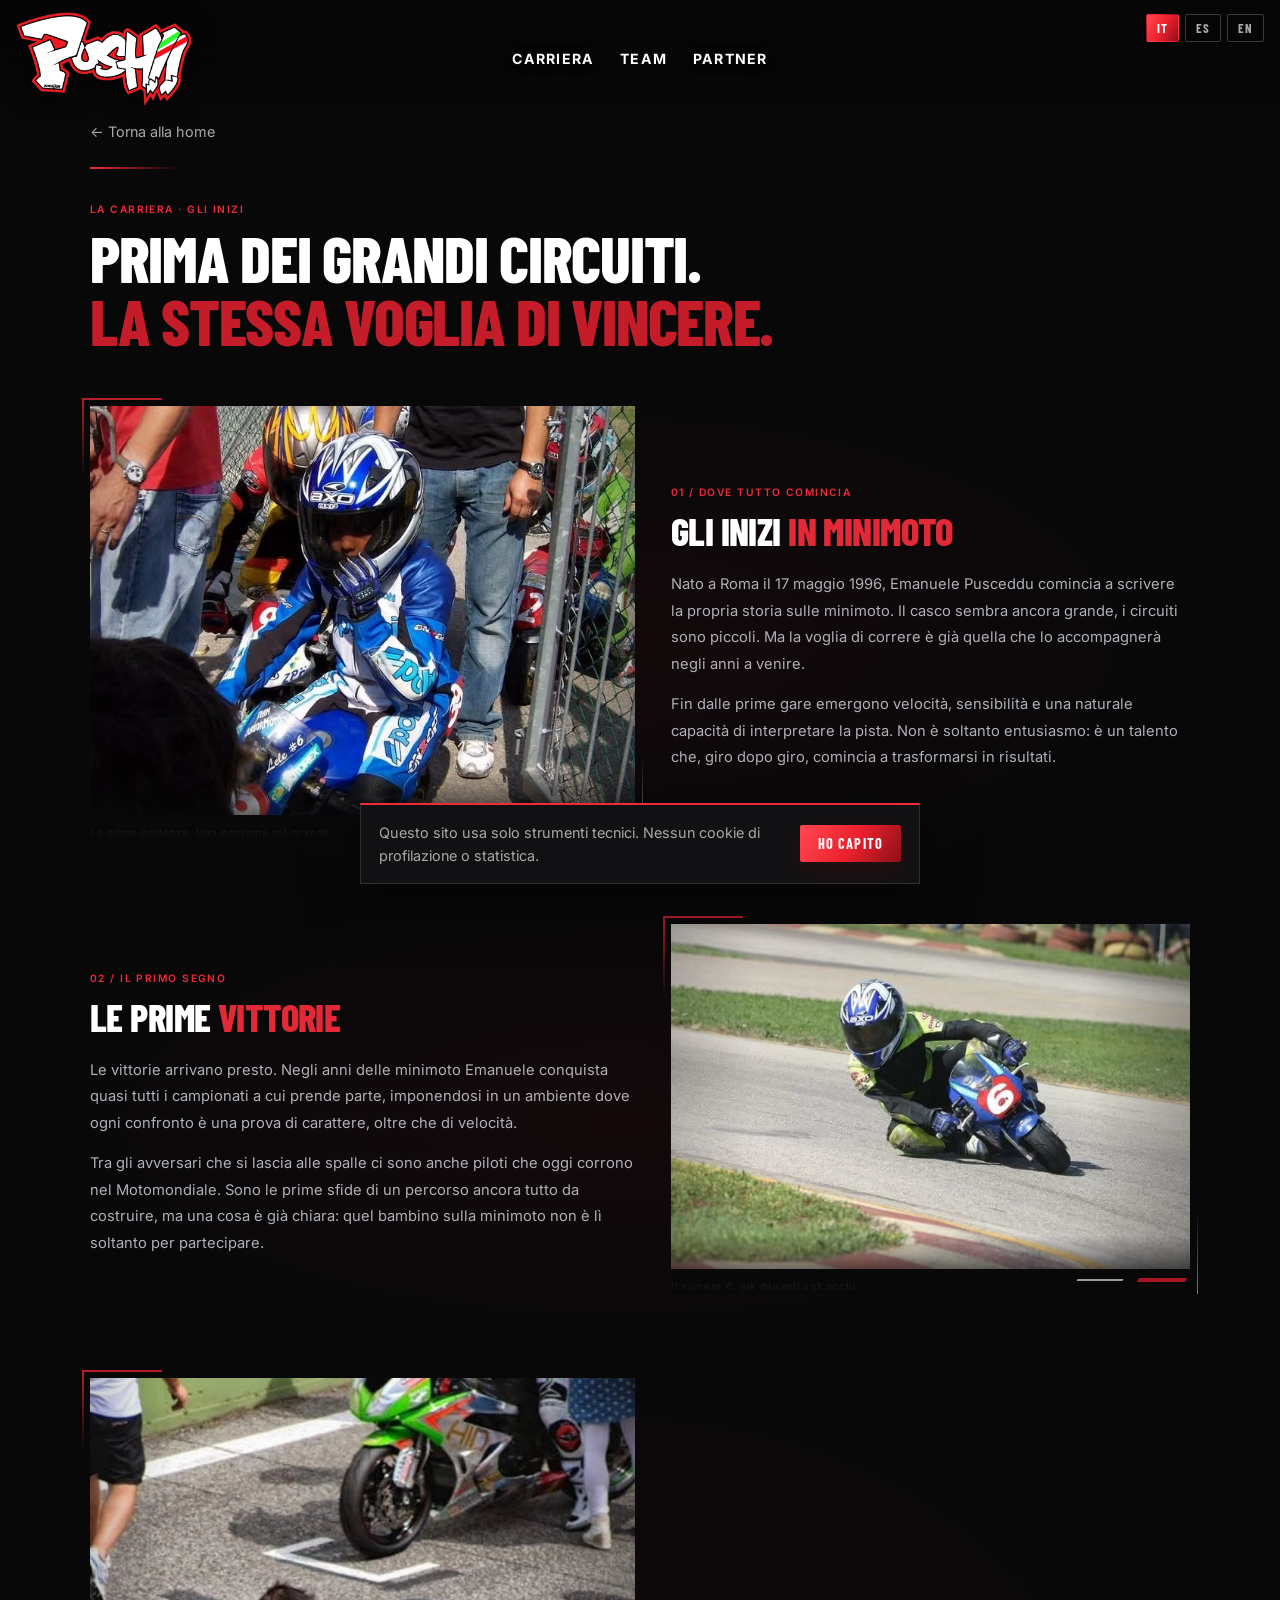
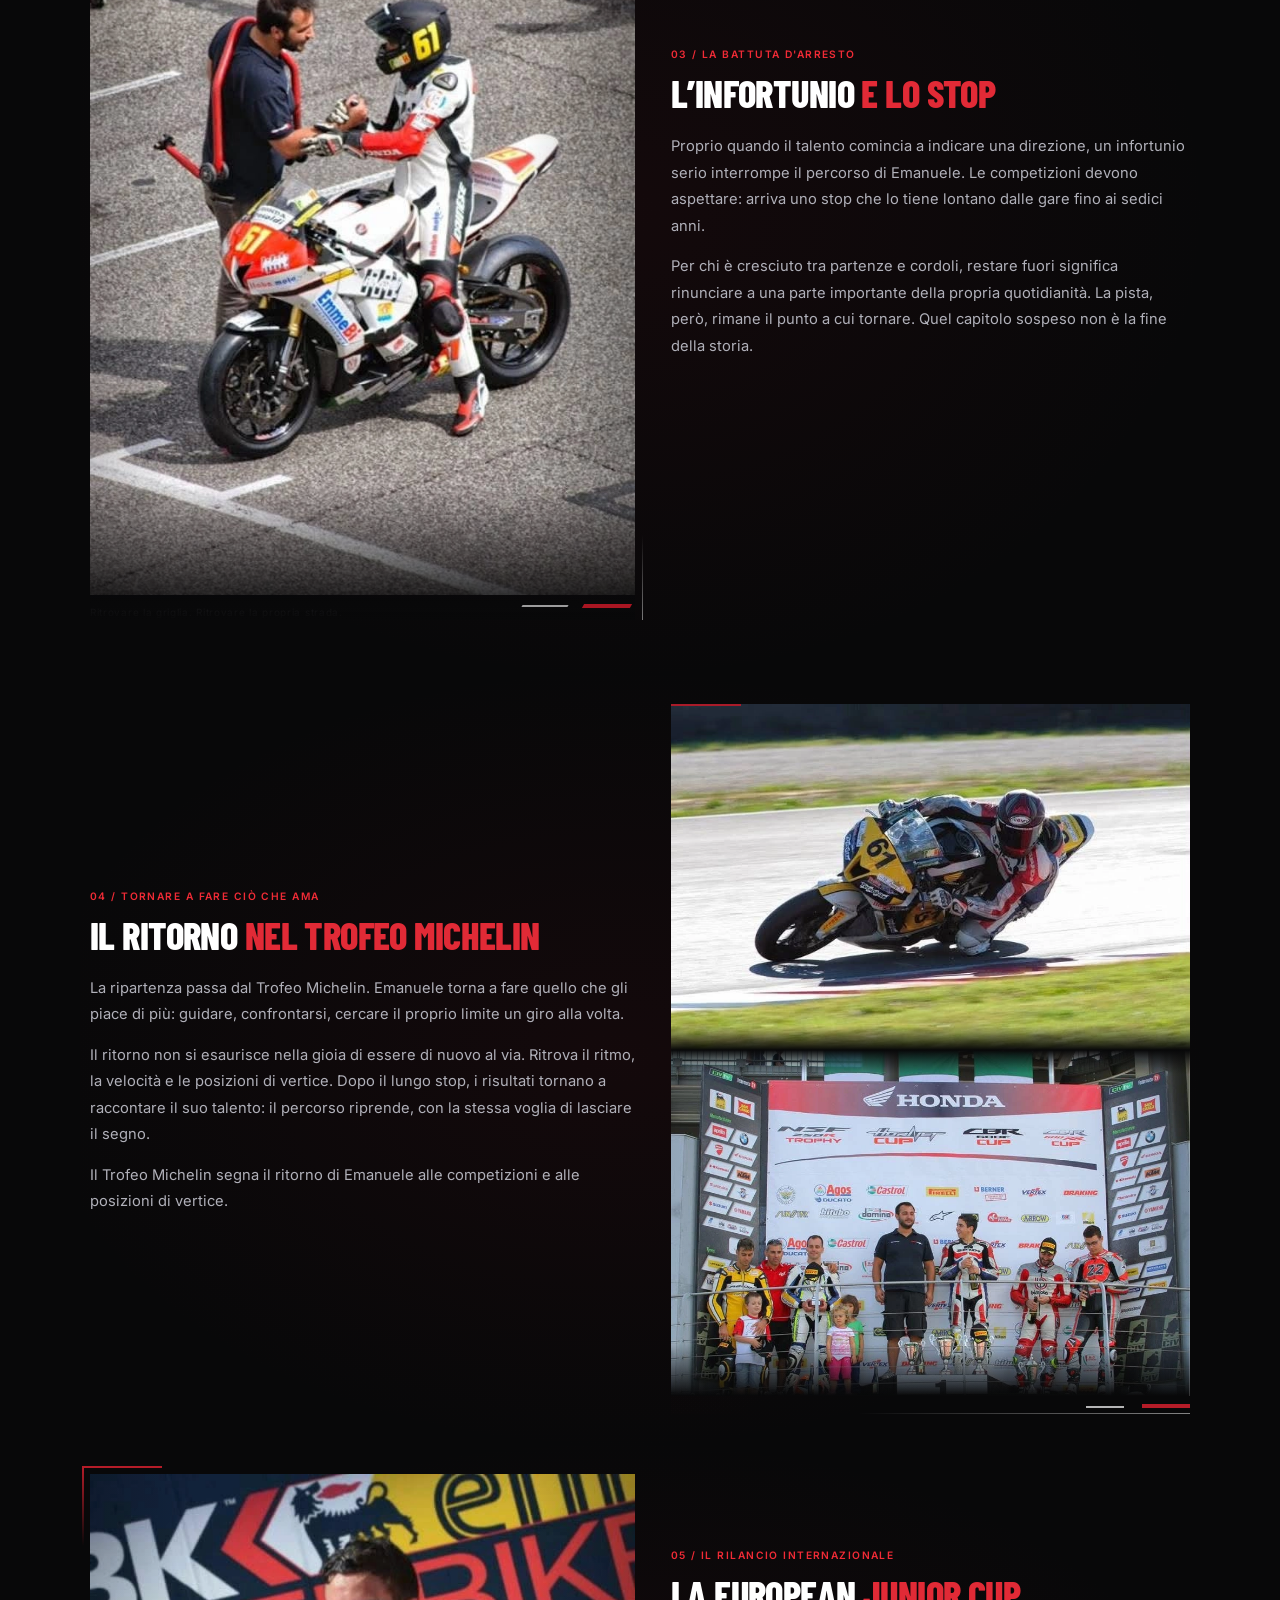
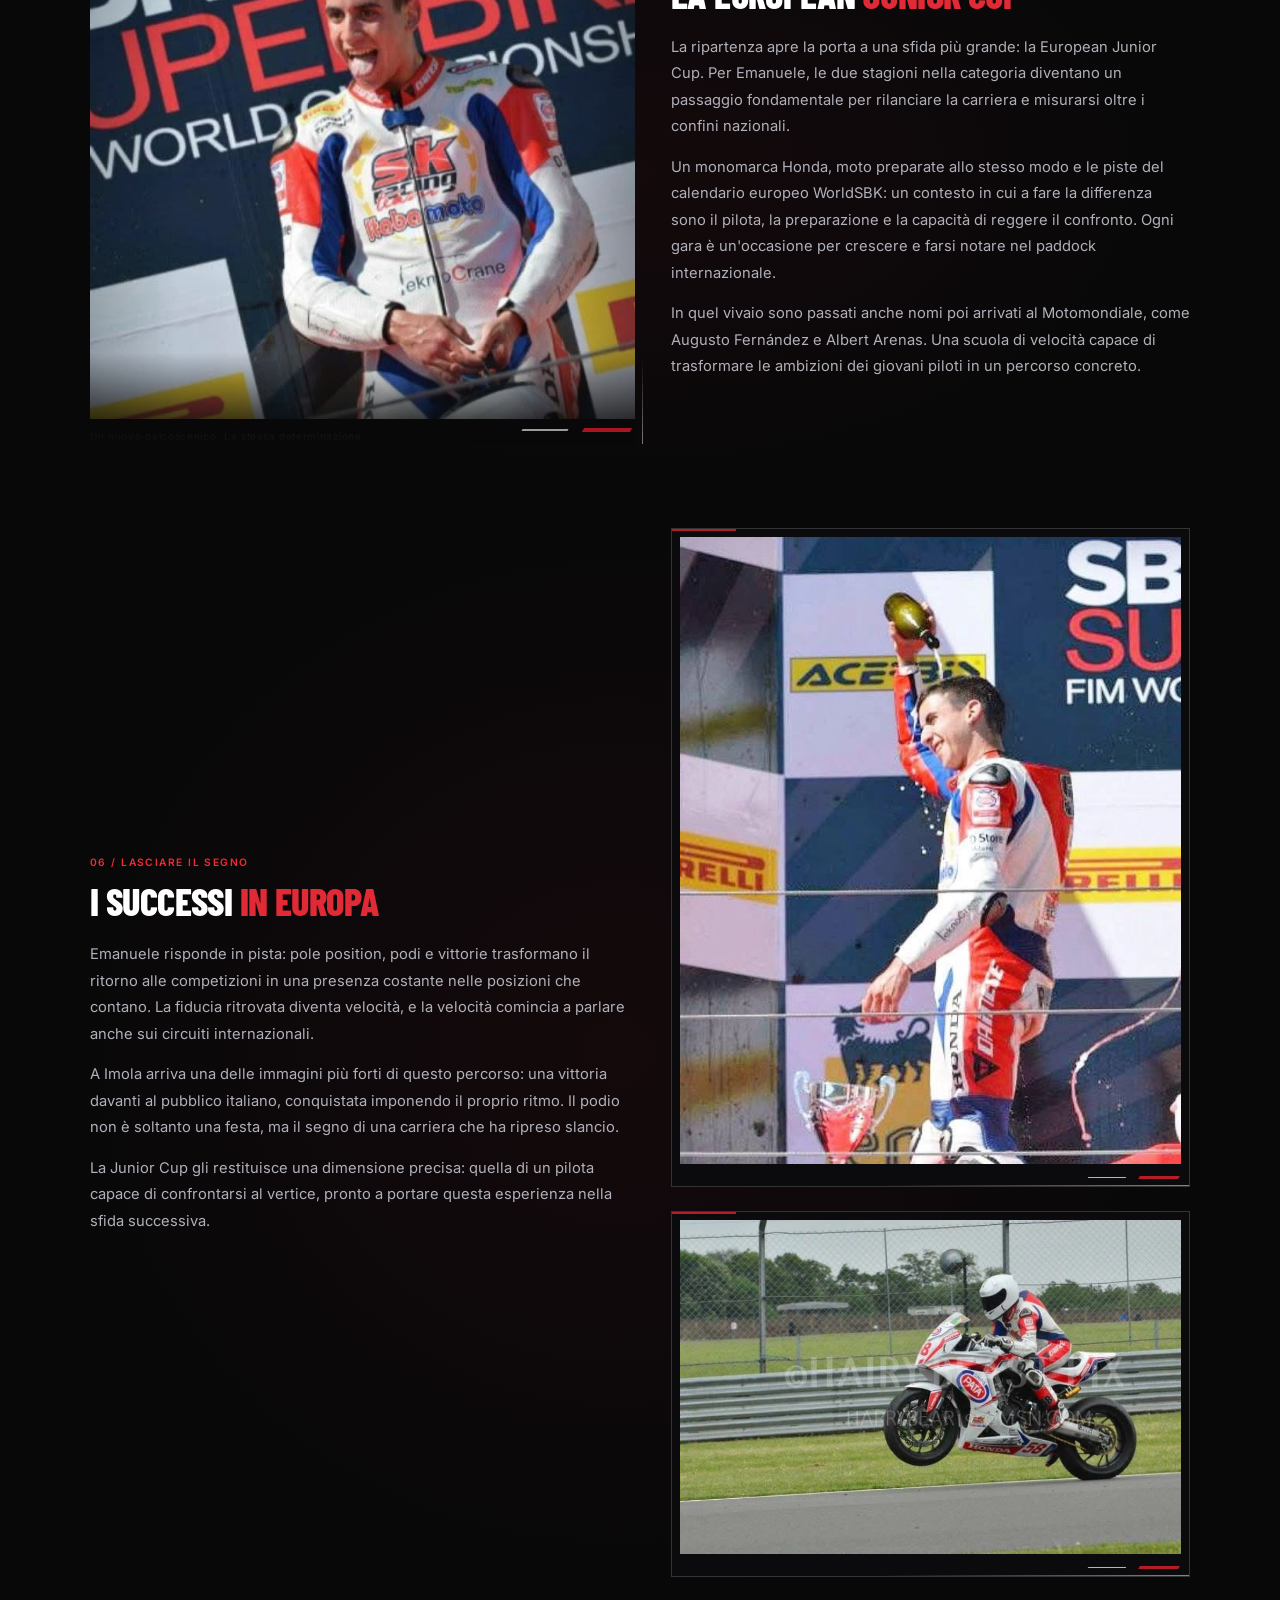
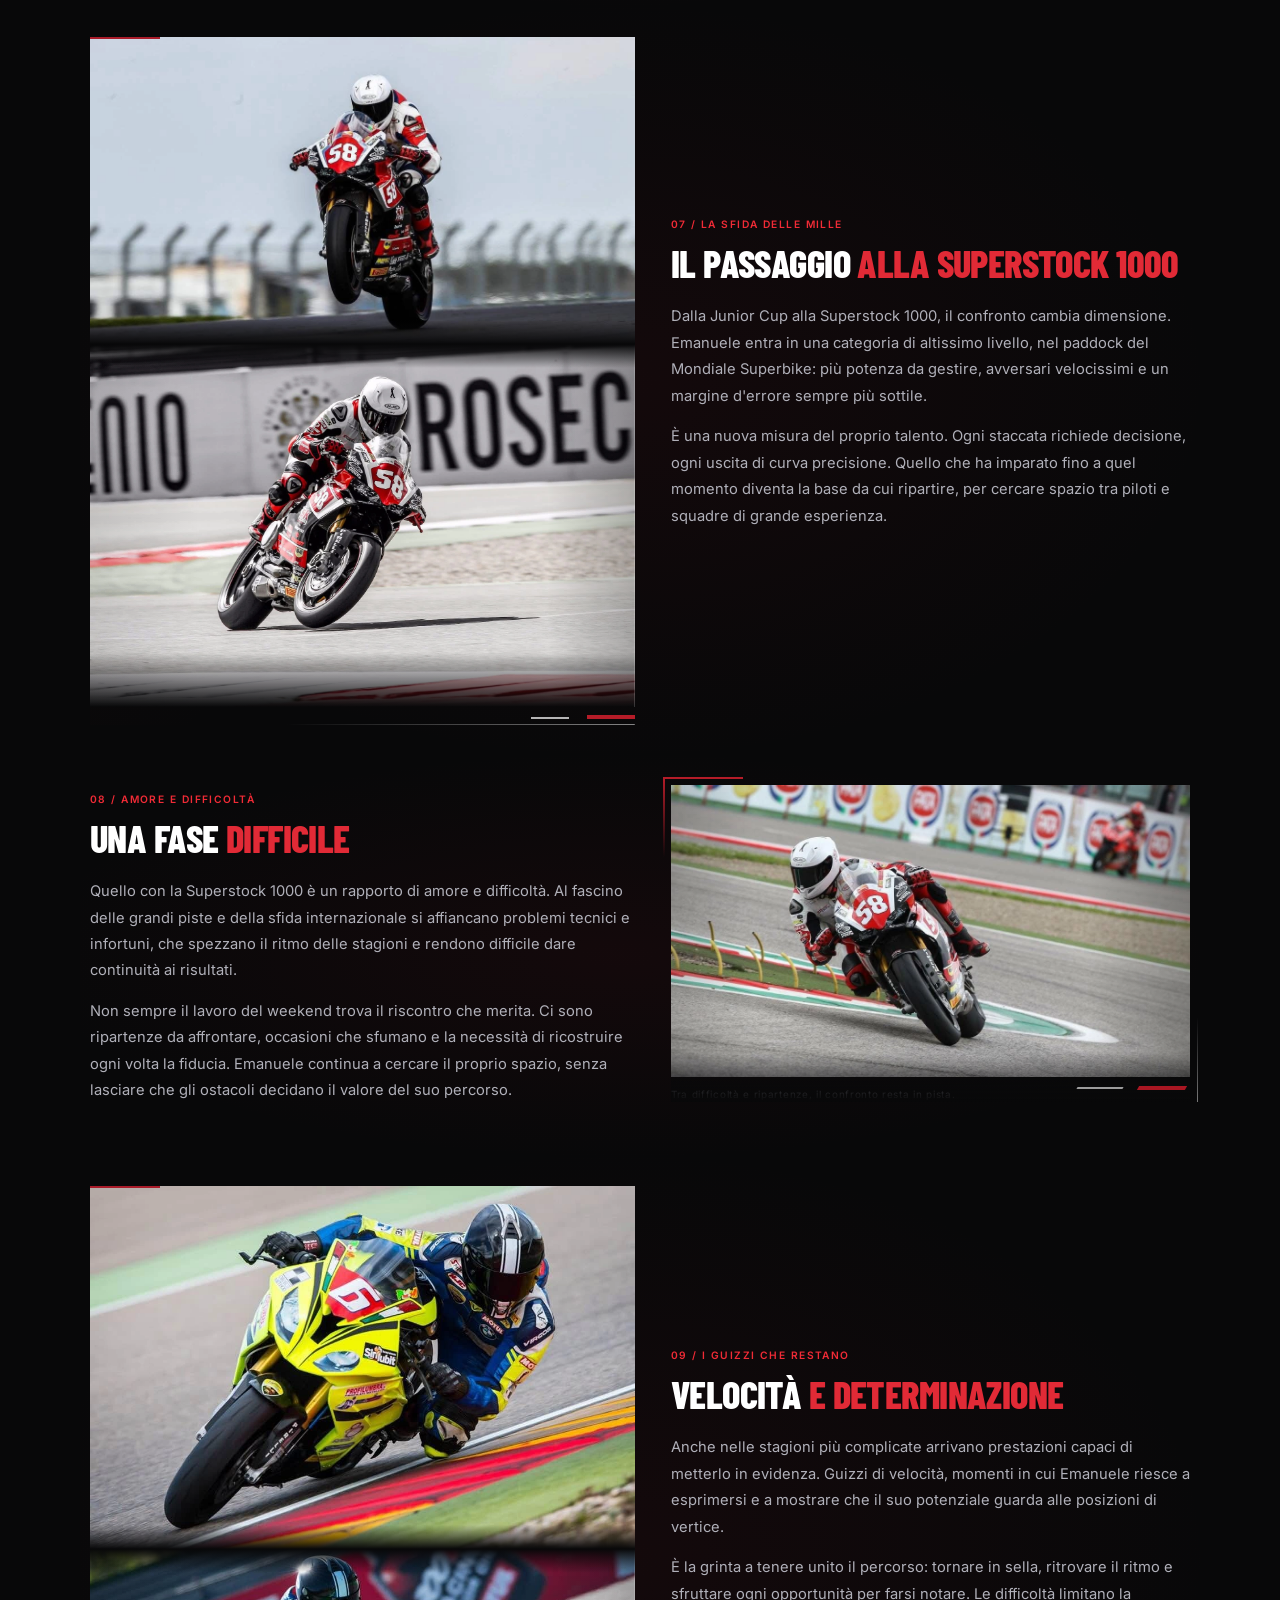
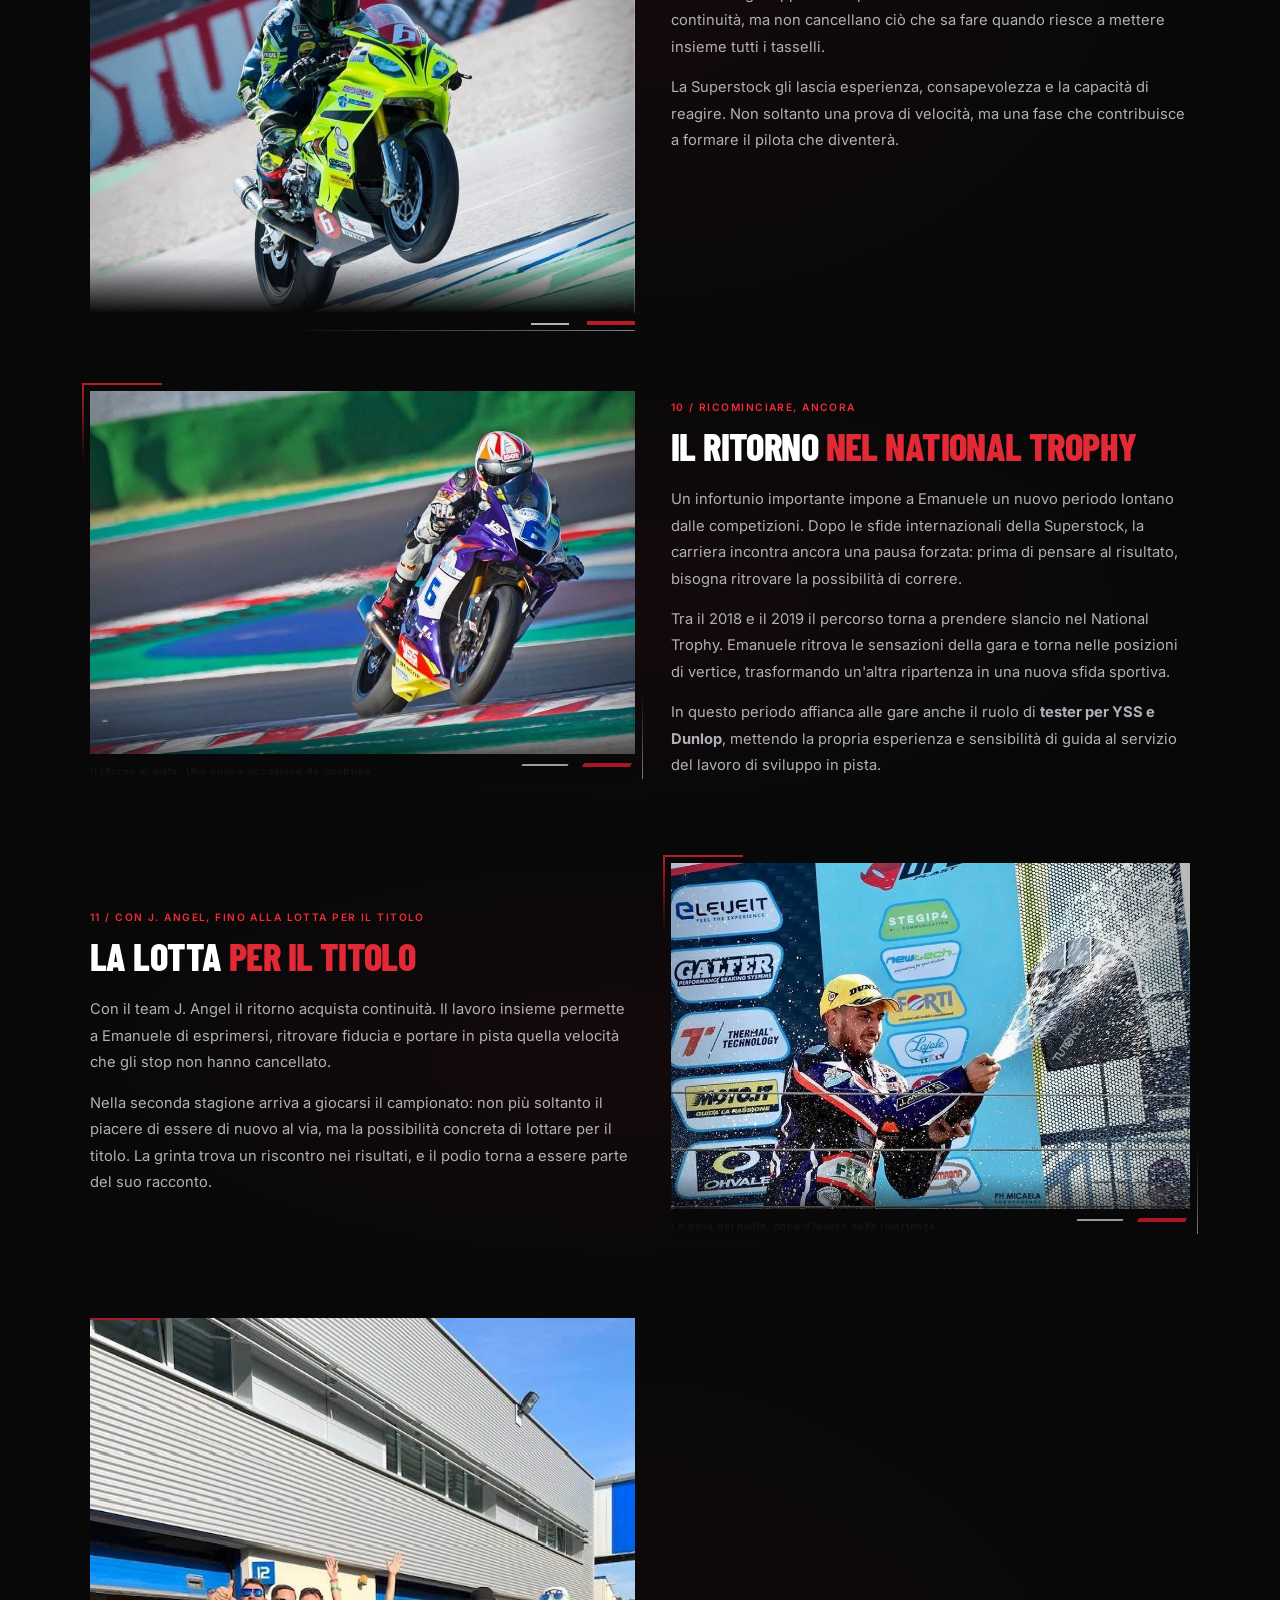
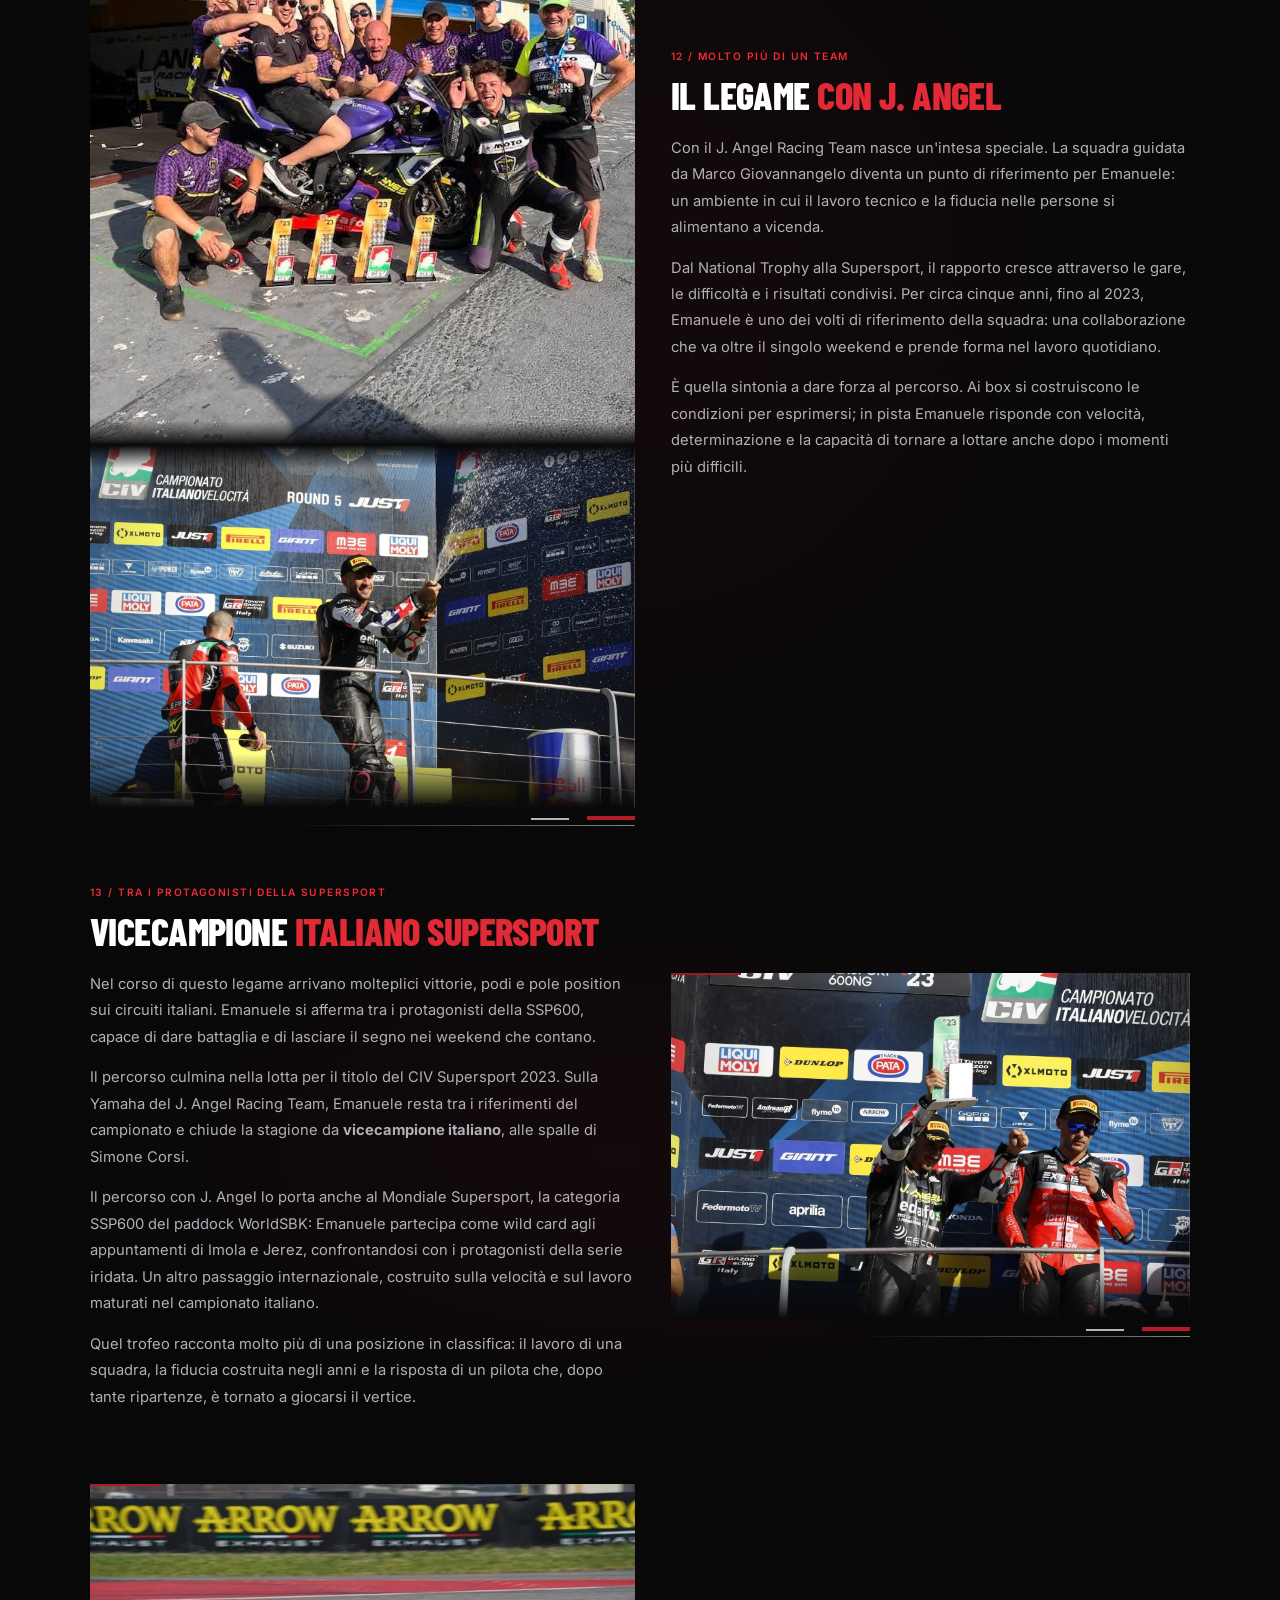
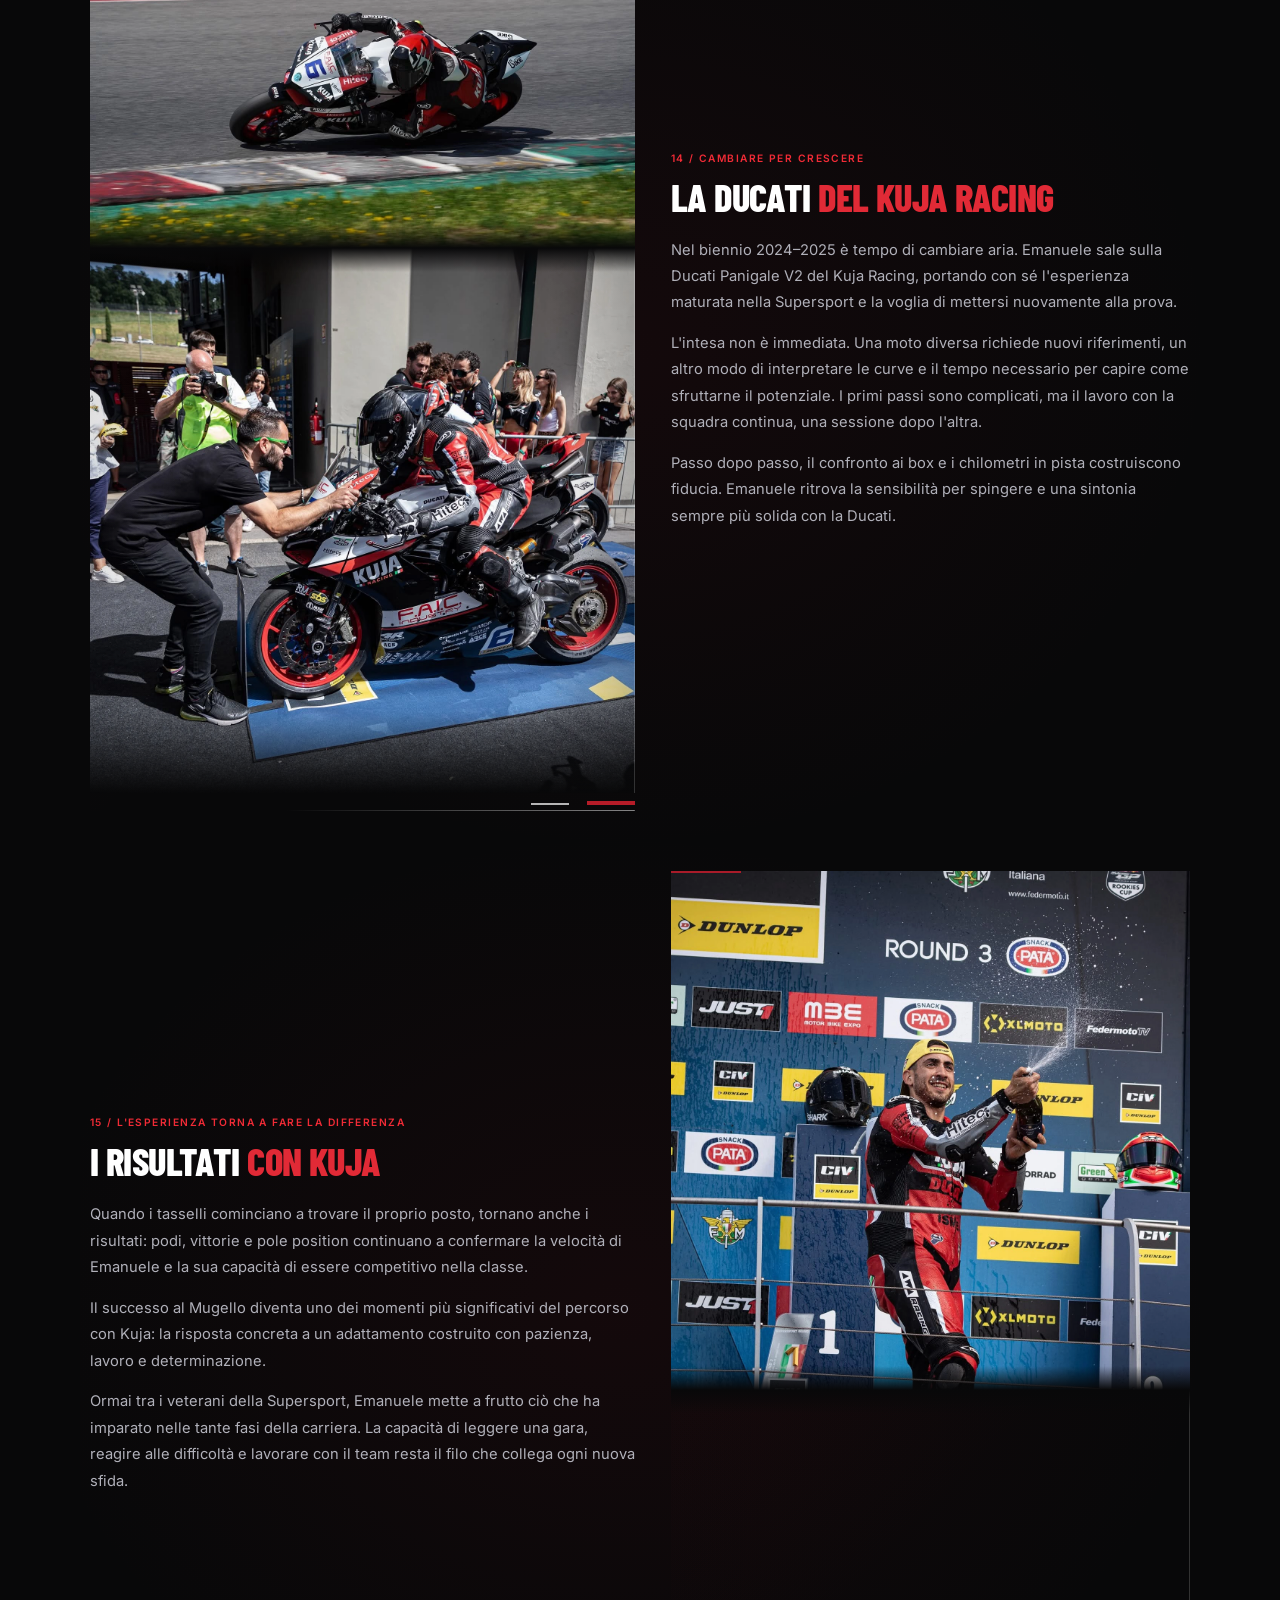
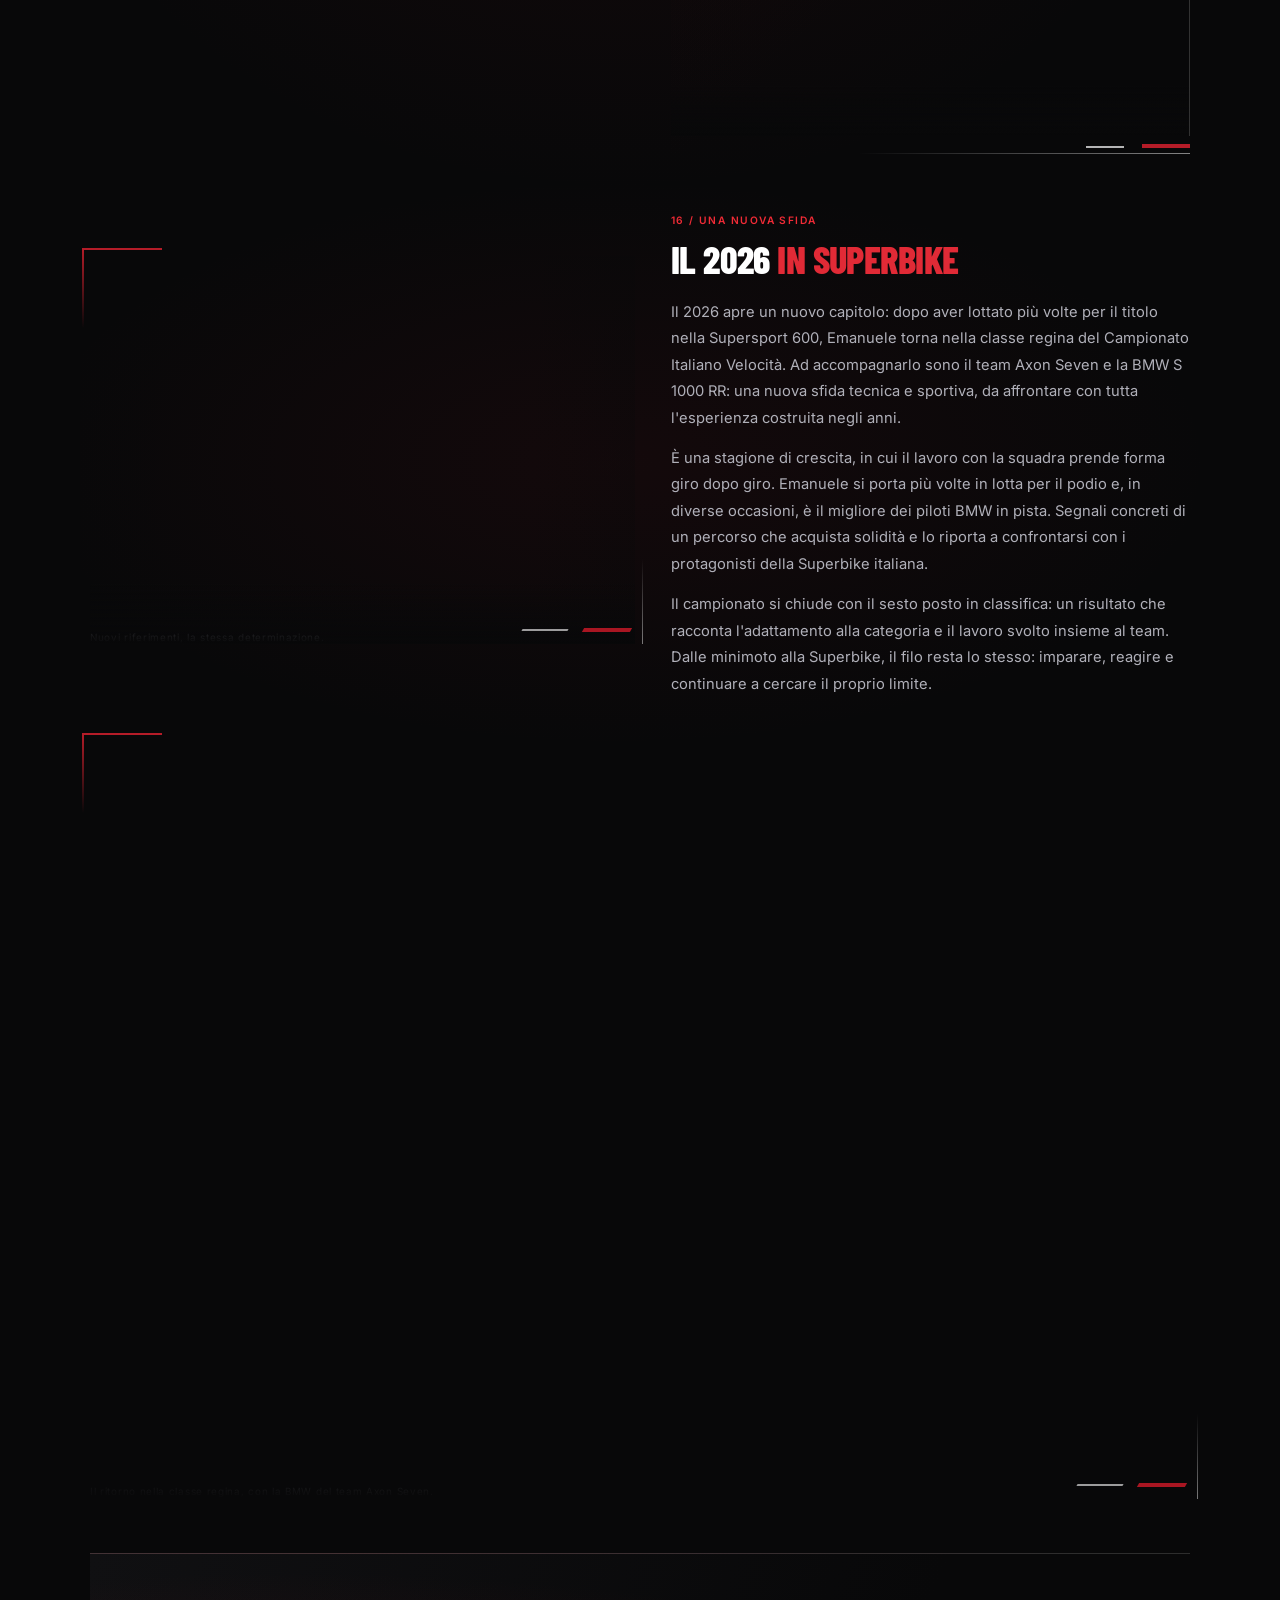
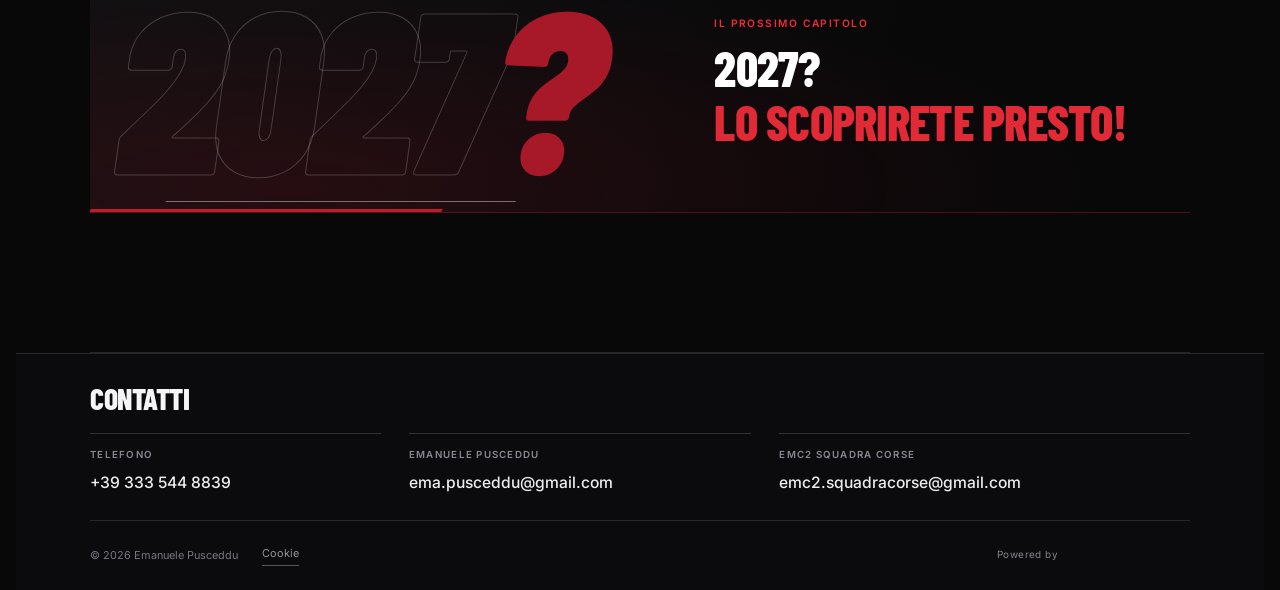
==== commit ff9190f8: "Separate Junior Cup photographs with individual frames and full image proportions" ====
--- a/carriera.html
+++ b/carriera.html
@@ -865,6 +865,17 @@
  .career-title-photo .career-photo { height:auto; min-height:0; }
  .career-junior-results .career-junior-celebration { width:min(100%,360px); justify-self:center; }
 }
+/* Junior Cup: scatti distinti, cornici autonome e inquadrature complete. */
+@media(min-width:701px) {
+ .career-junior-results .career-photo-group { gap:24px; padding-bottom:0; background:none; }
+ .career-junior-results .career-photo-group::after { display:none; }
+ .career-junior-results .career-photo-group .career-photo { width:100%; max-width:none; padding:8px 8px 22px; margin:0; border:1px solid rgba(255,255,255,.17); background:#0b0b0d; }
+ .career-junior-results .career-photo-group .career-photo img { display:block; width:100%; height:auto; min-height:0; max-height:none; aspect-ratio:auto; object-fit:contain; }
+ .career-junior-results .career-photo-group .career-photo::before { display:none; }
+ .career-junior-results .career-photo-group .career-photo::after { display:none; }
+ .career-junior-results .career-photo-group .career-photo .career-frame { inset:0; border:0; background:linear-gradient(90deg,#b51c28,#b51c28) left top/64px 2px no-repeat,linear-gradient(90deg,transparent,rgba(255,255,255,.5)) right bottom/60% 1px no-repeat; }
+ .career-junior-results .career-photo-group .career-frame::after { display:block; right:10px; bottom:7px; width:40px; height:3px; background:#b51c28; box-shadow:-52px 0 0 -1px rgba(255,255,255,.7); }
+}
 </style>
 <link rel="stylesheet" href="footer.css?v=3">
 </head>
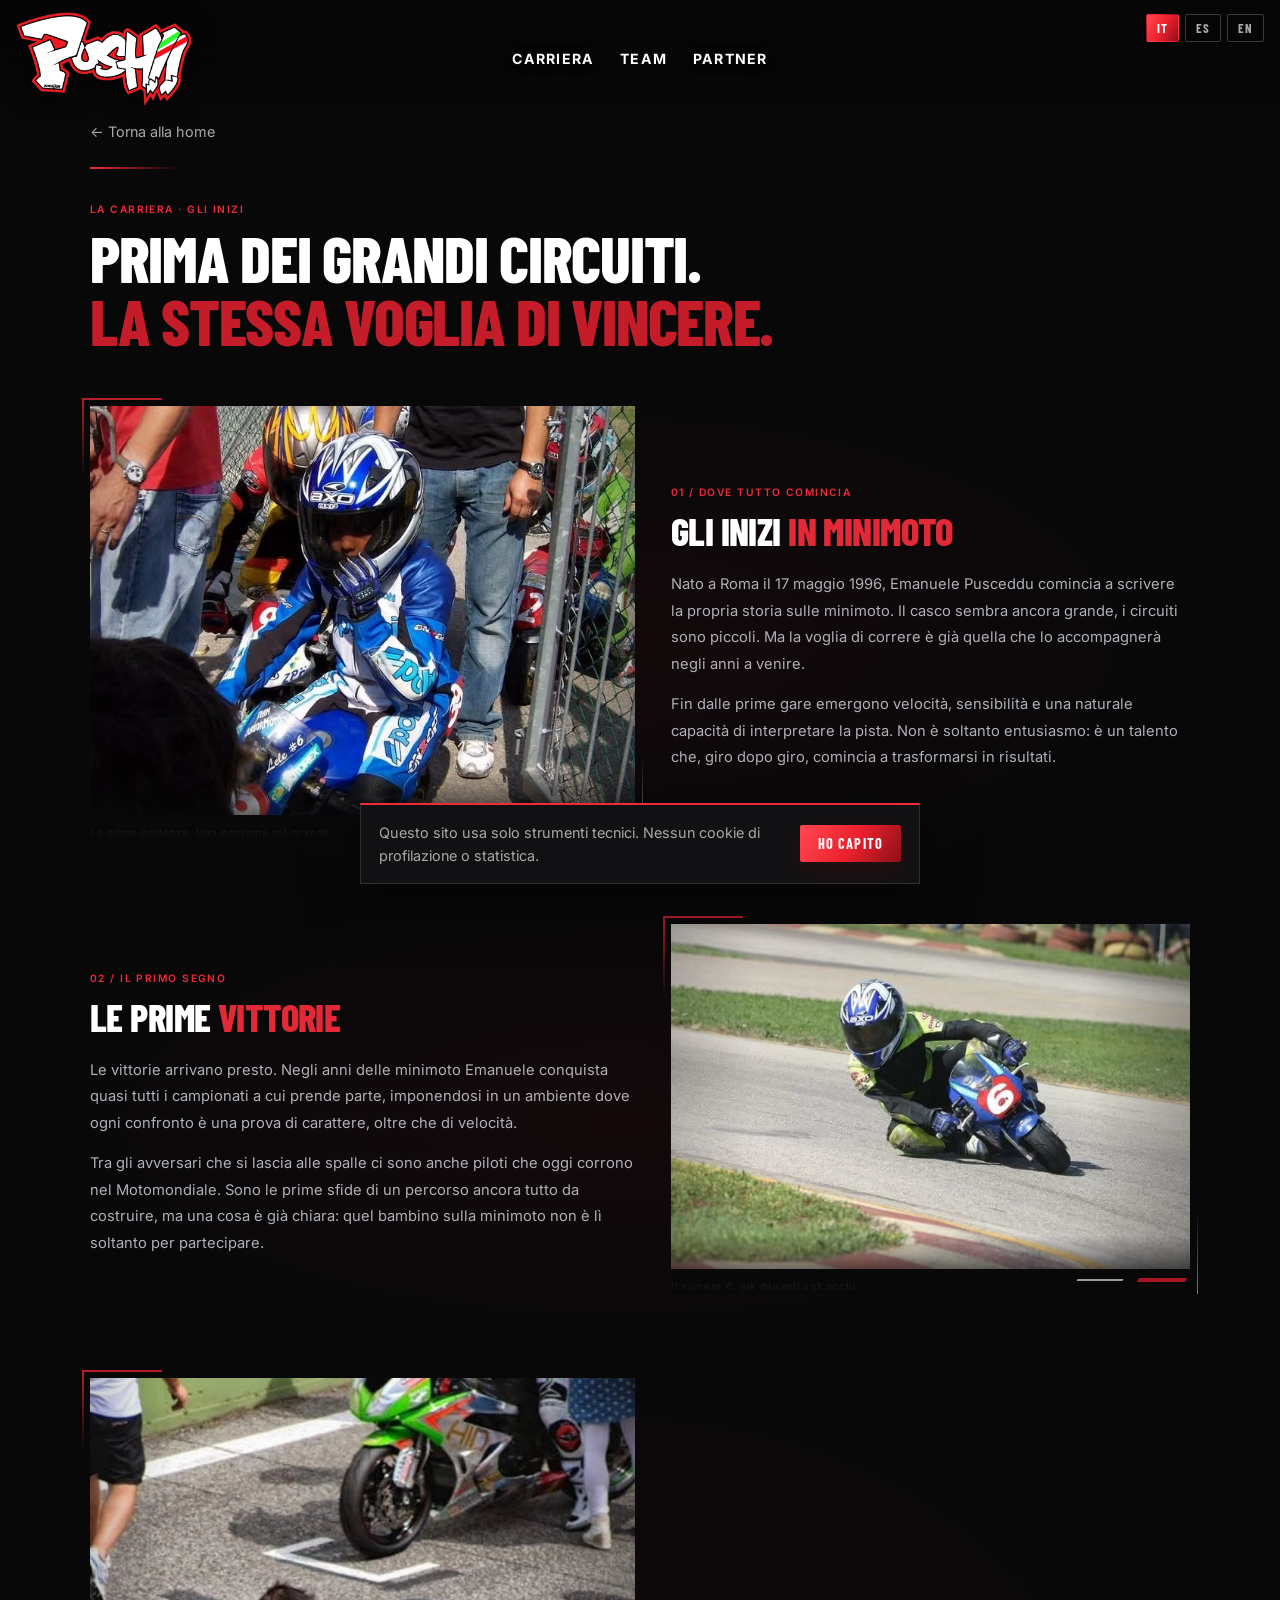
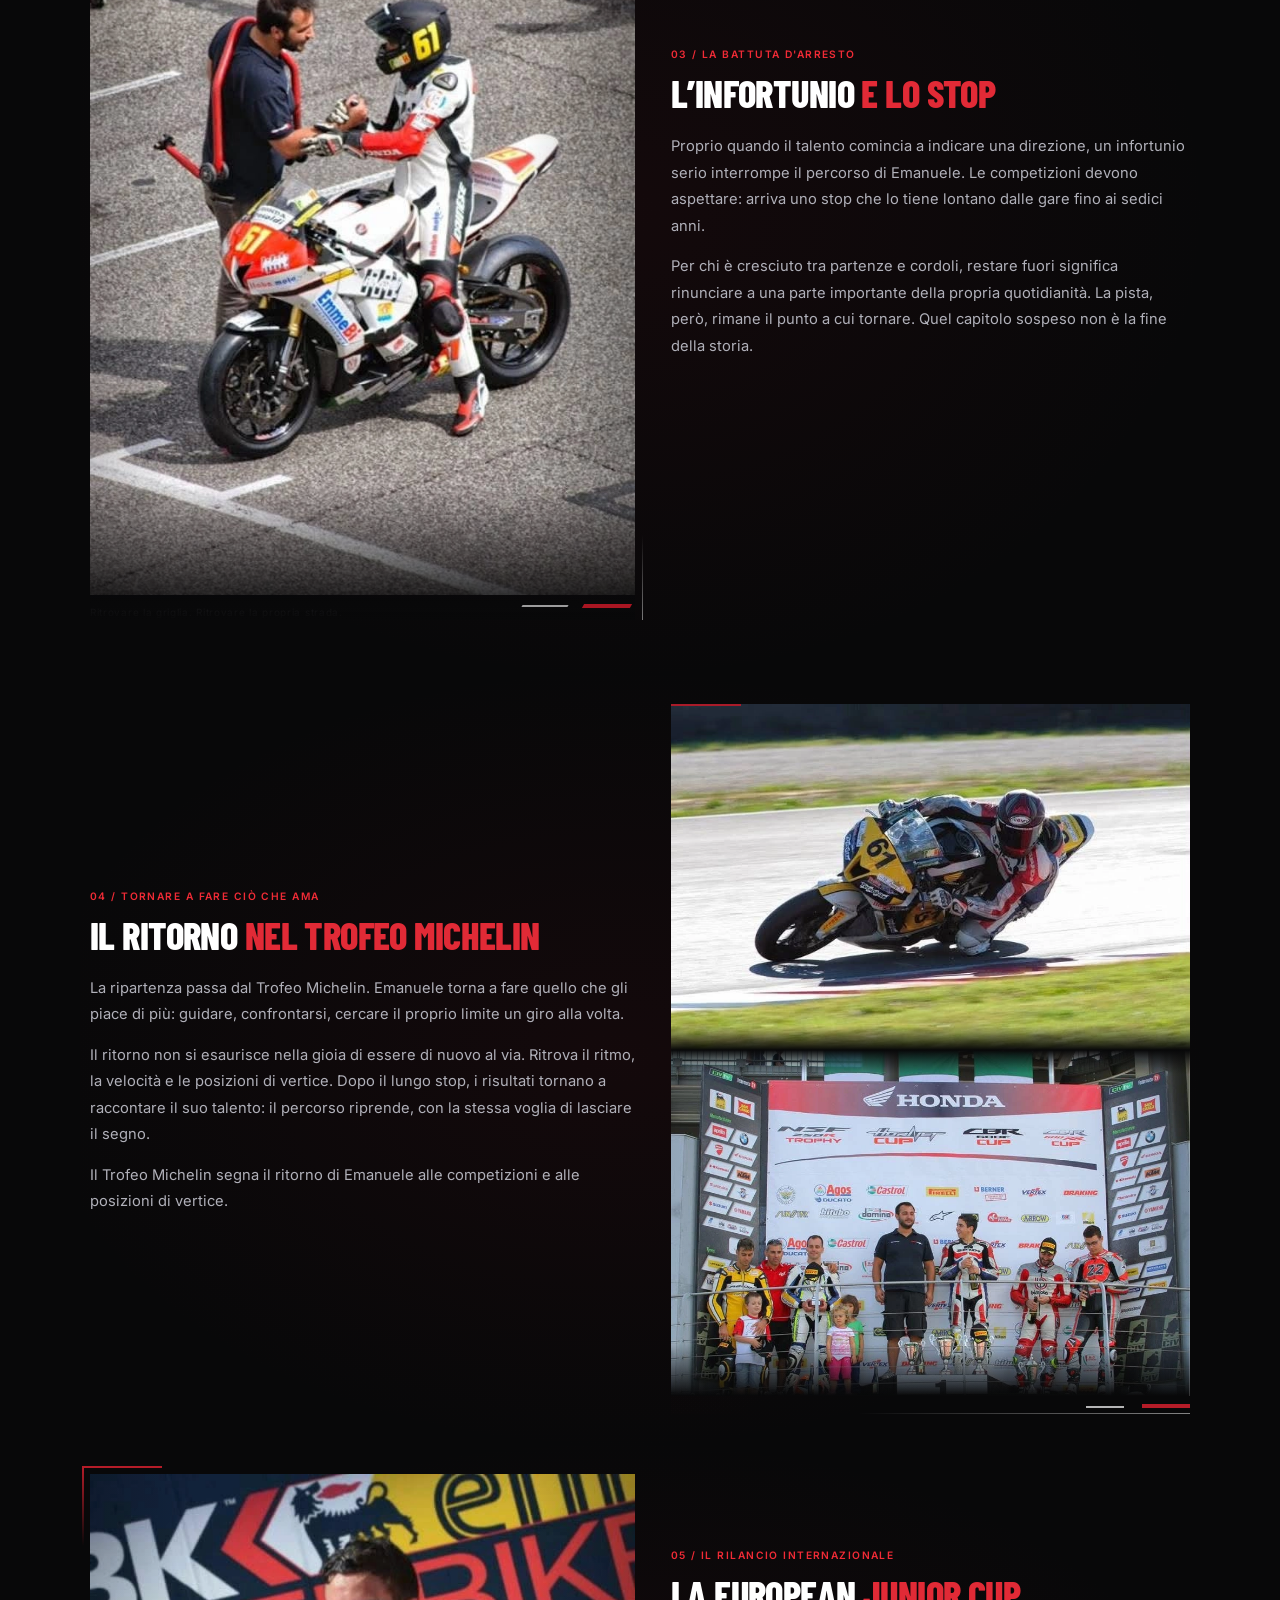
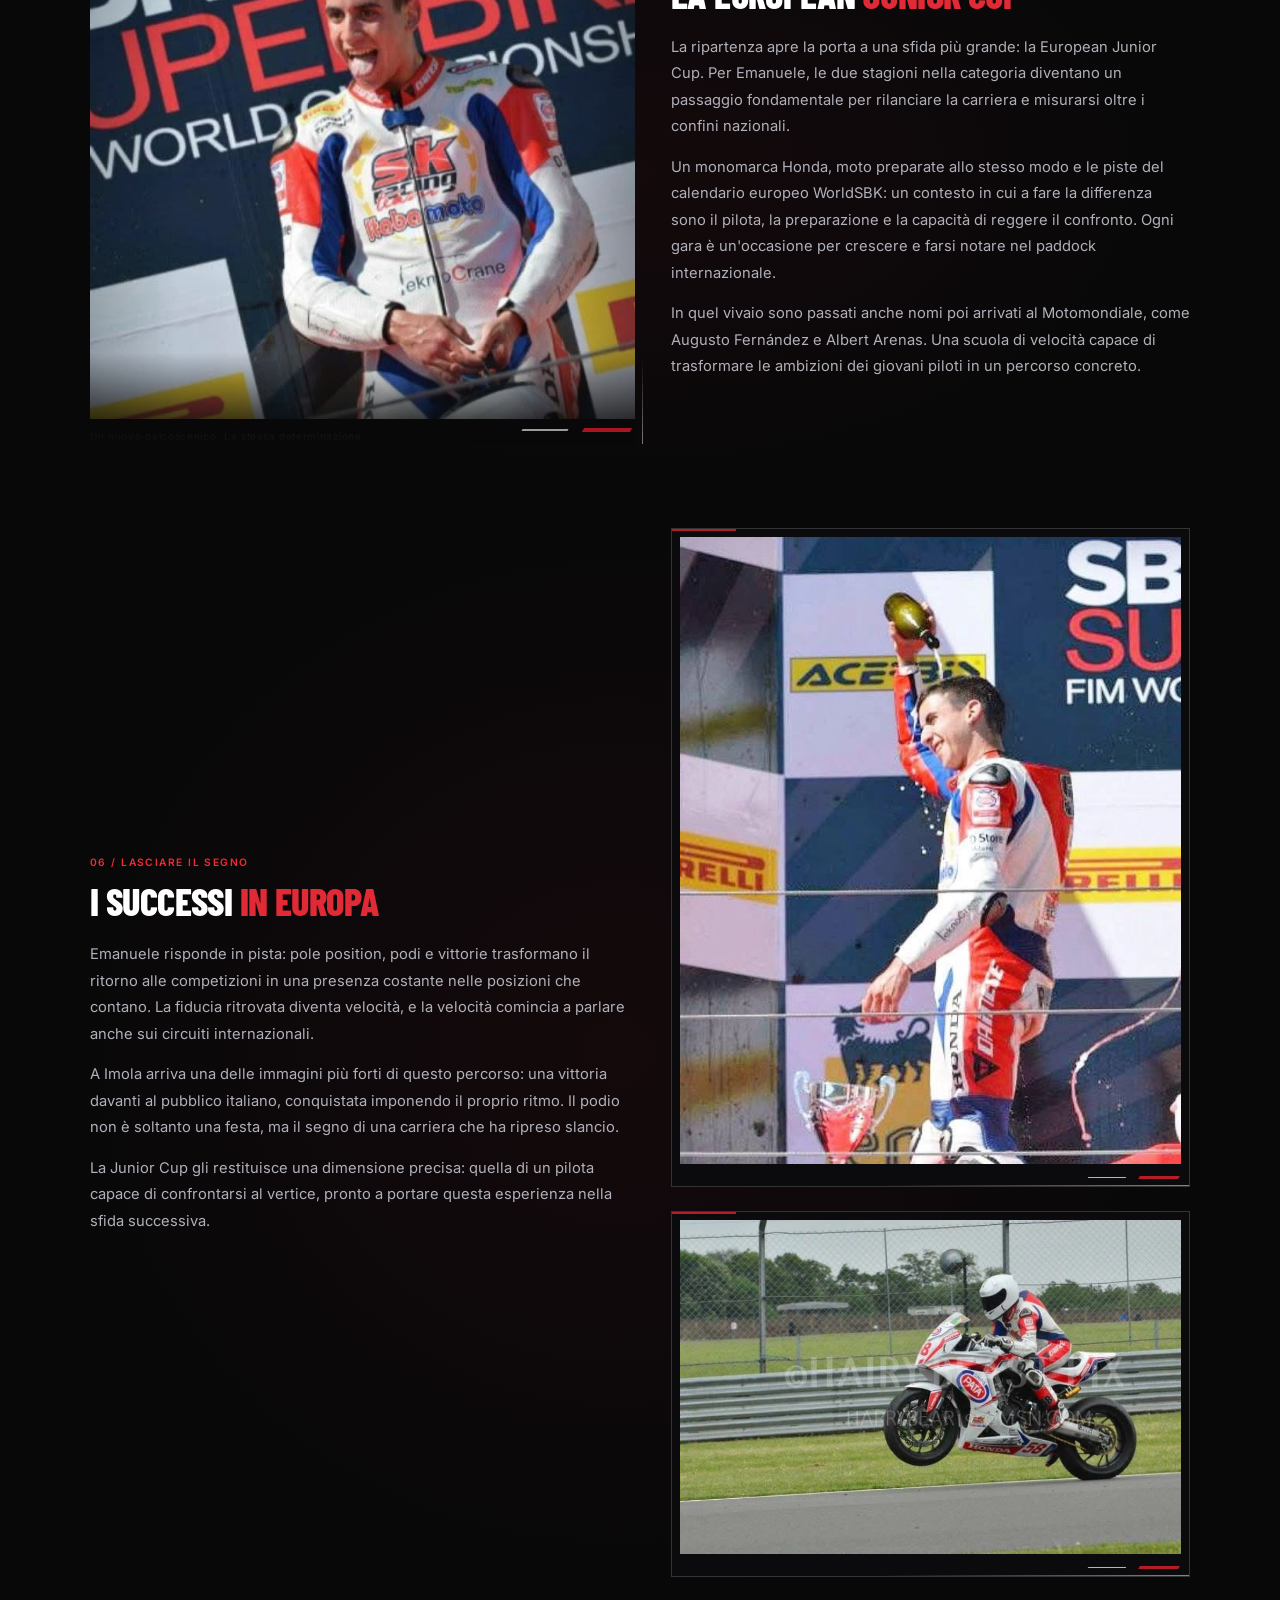
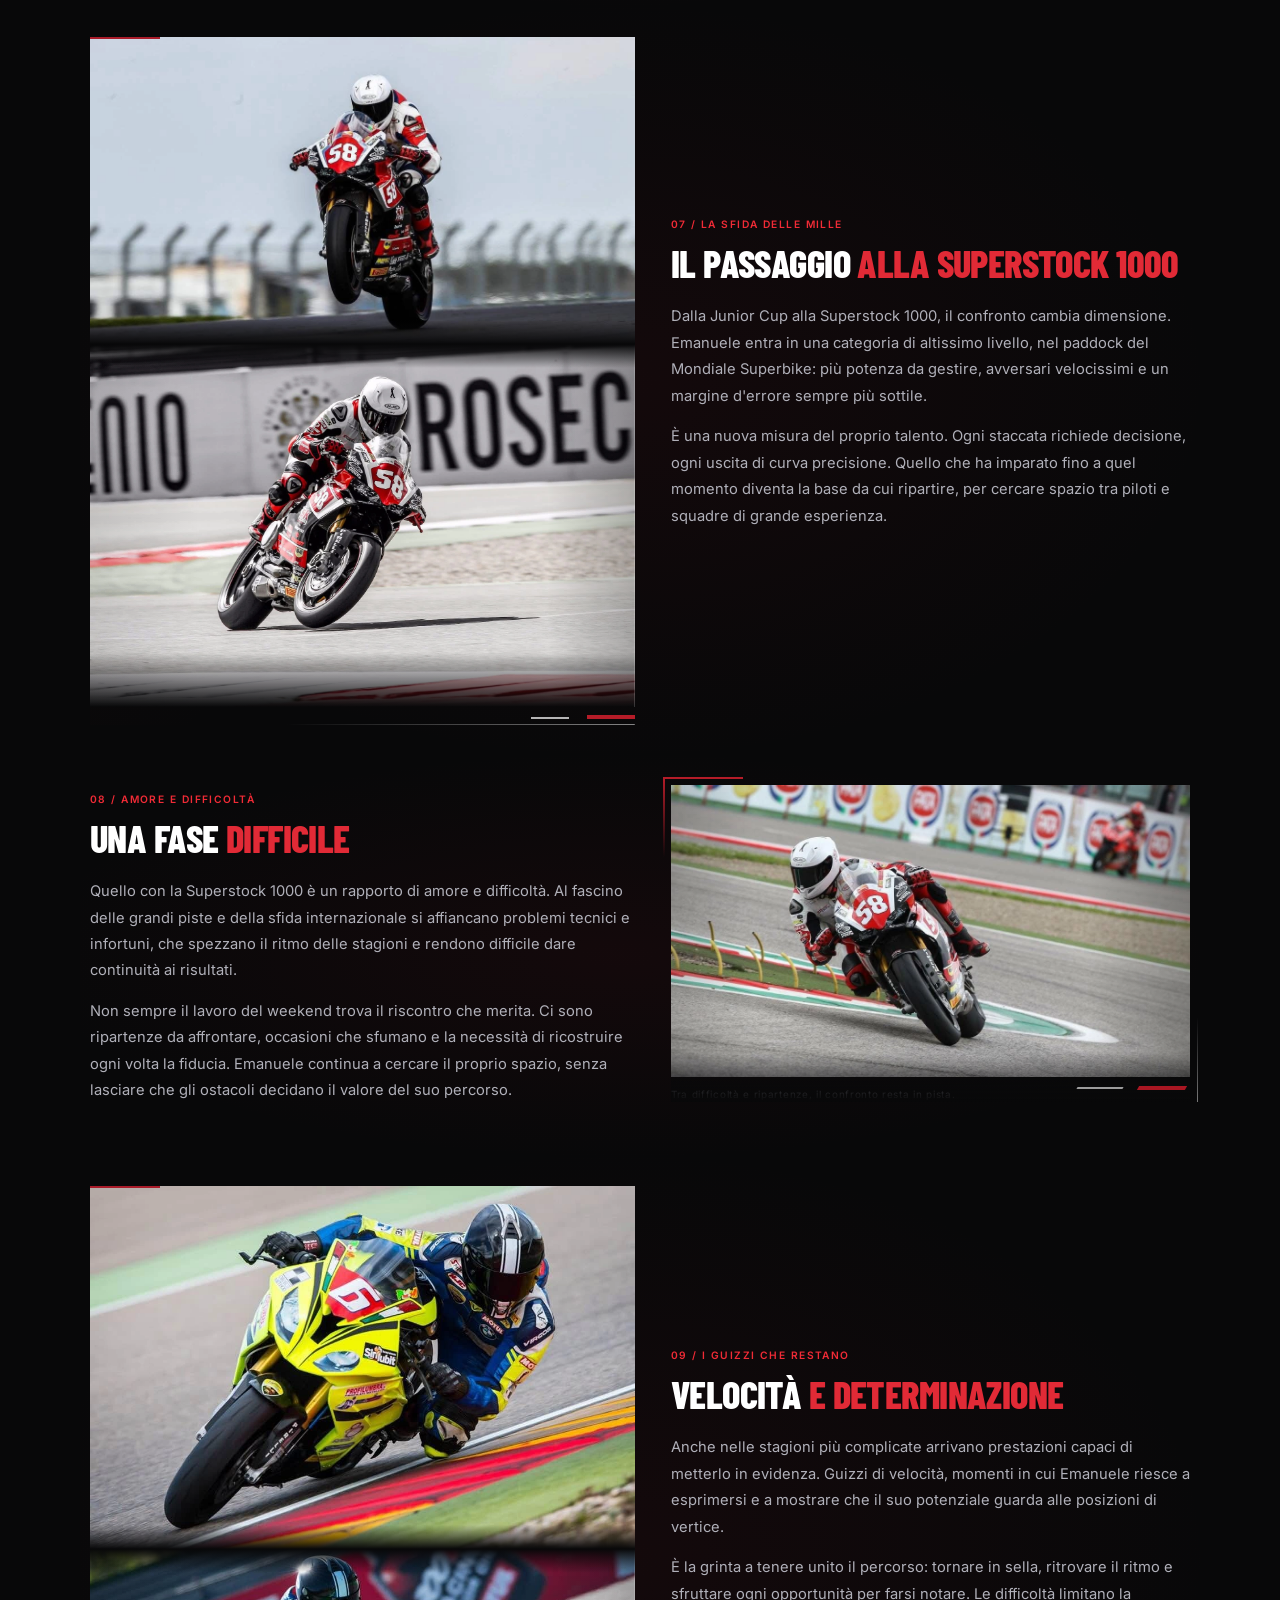
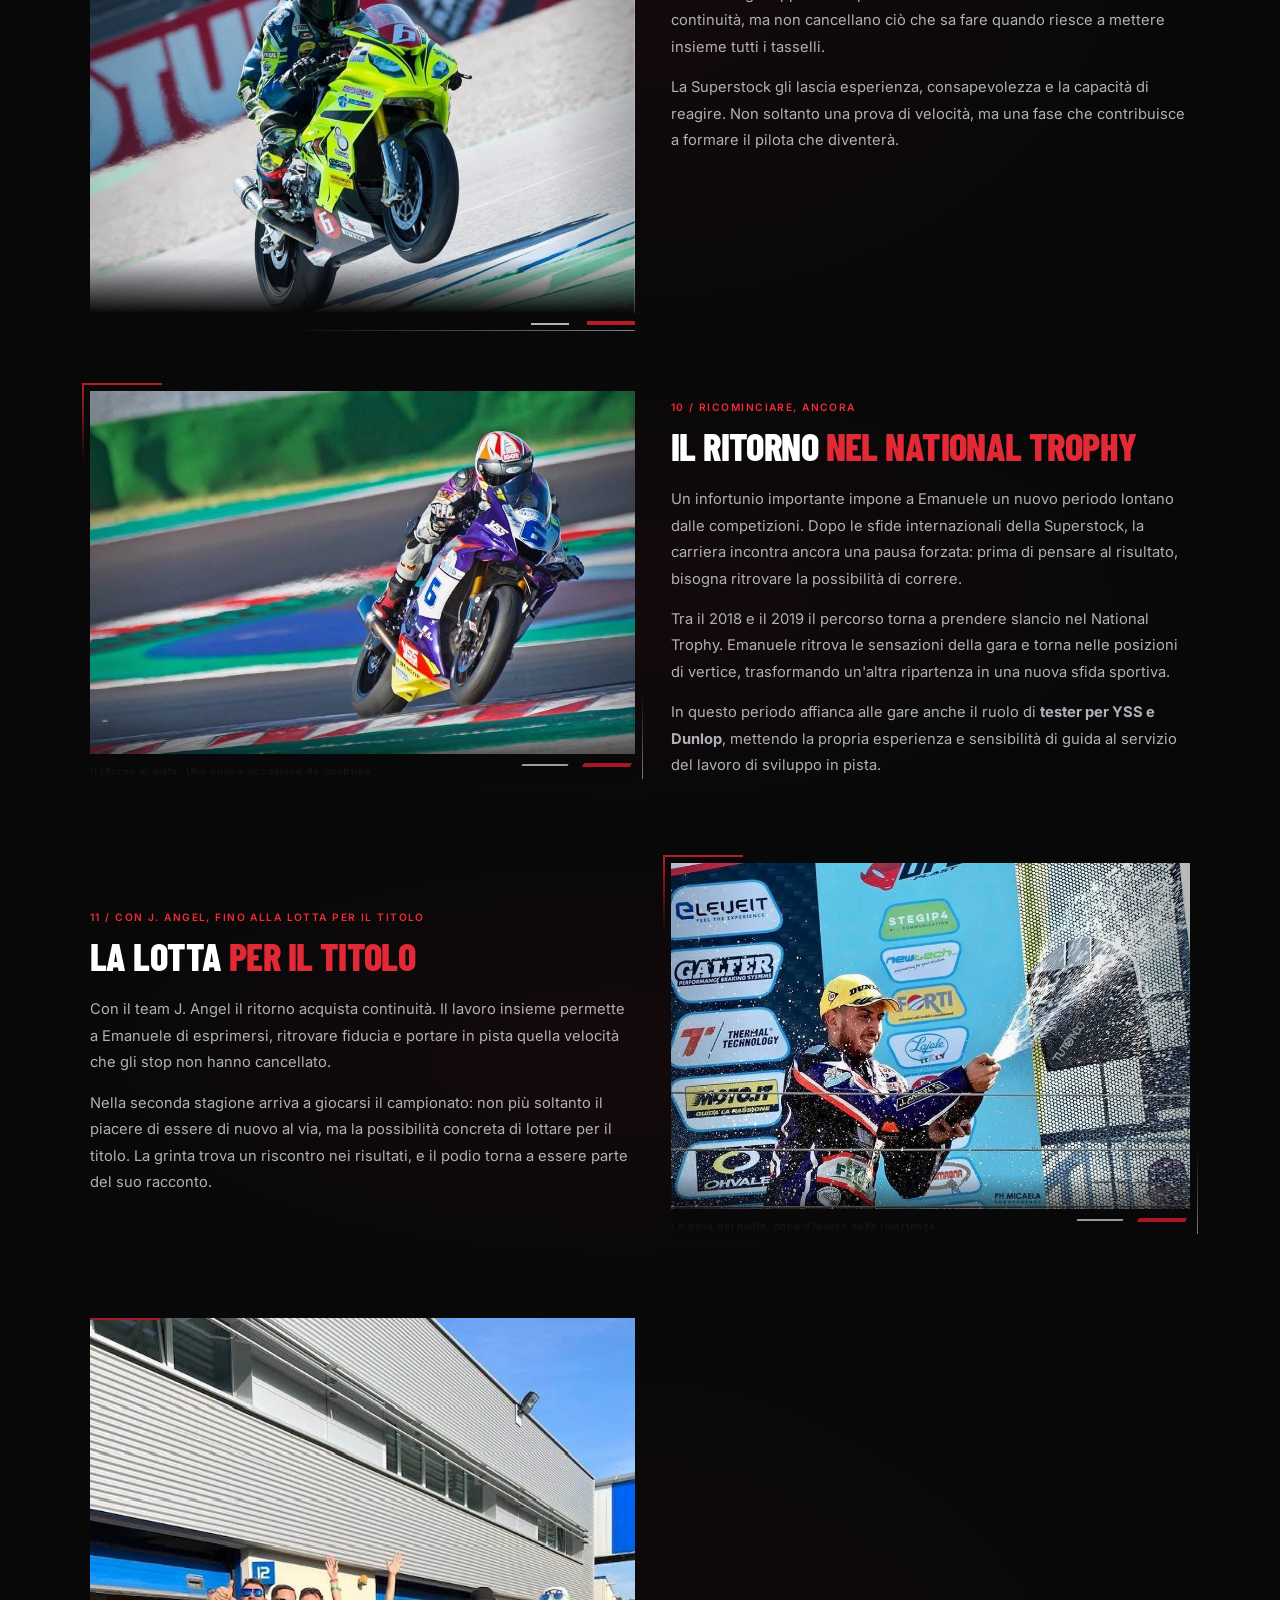
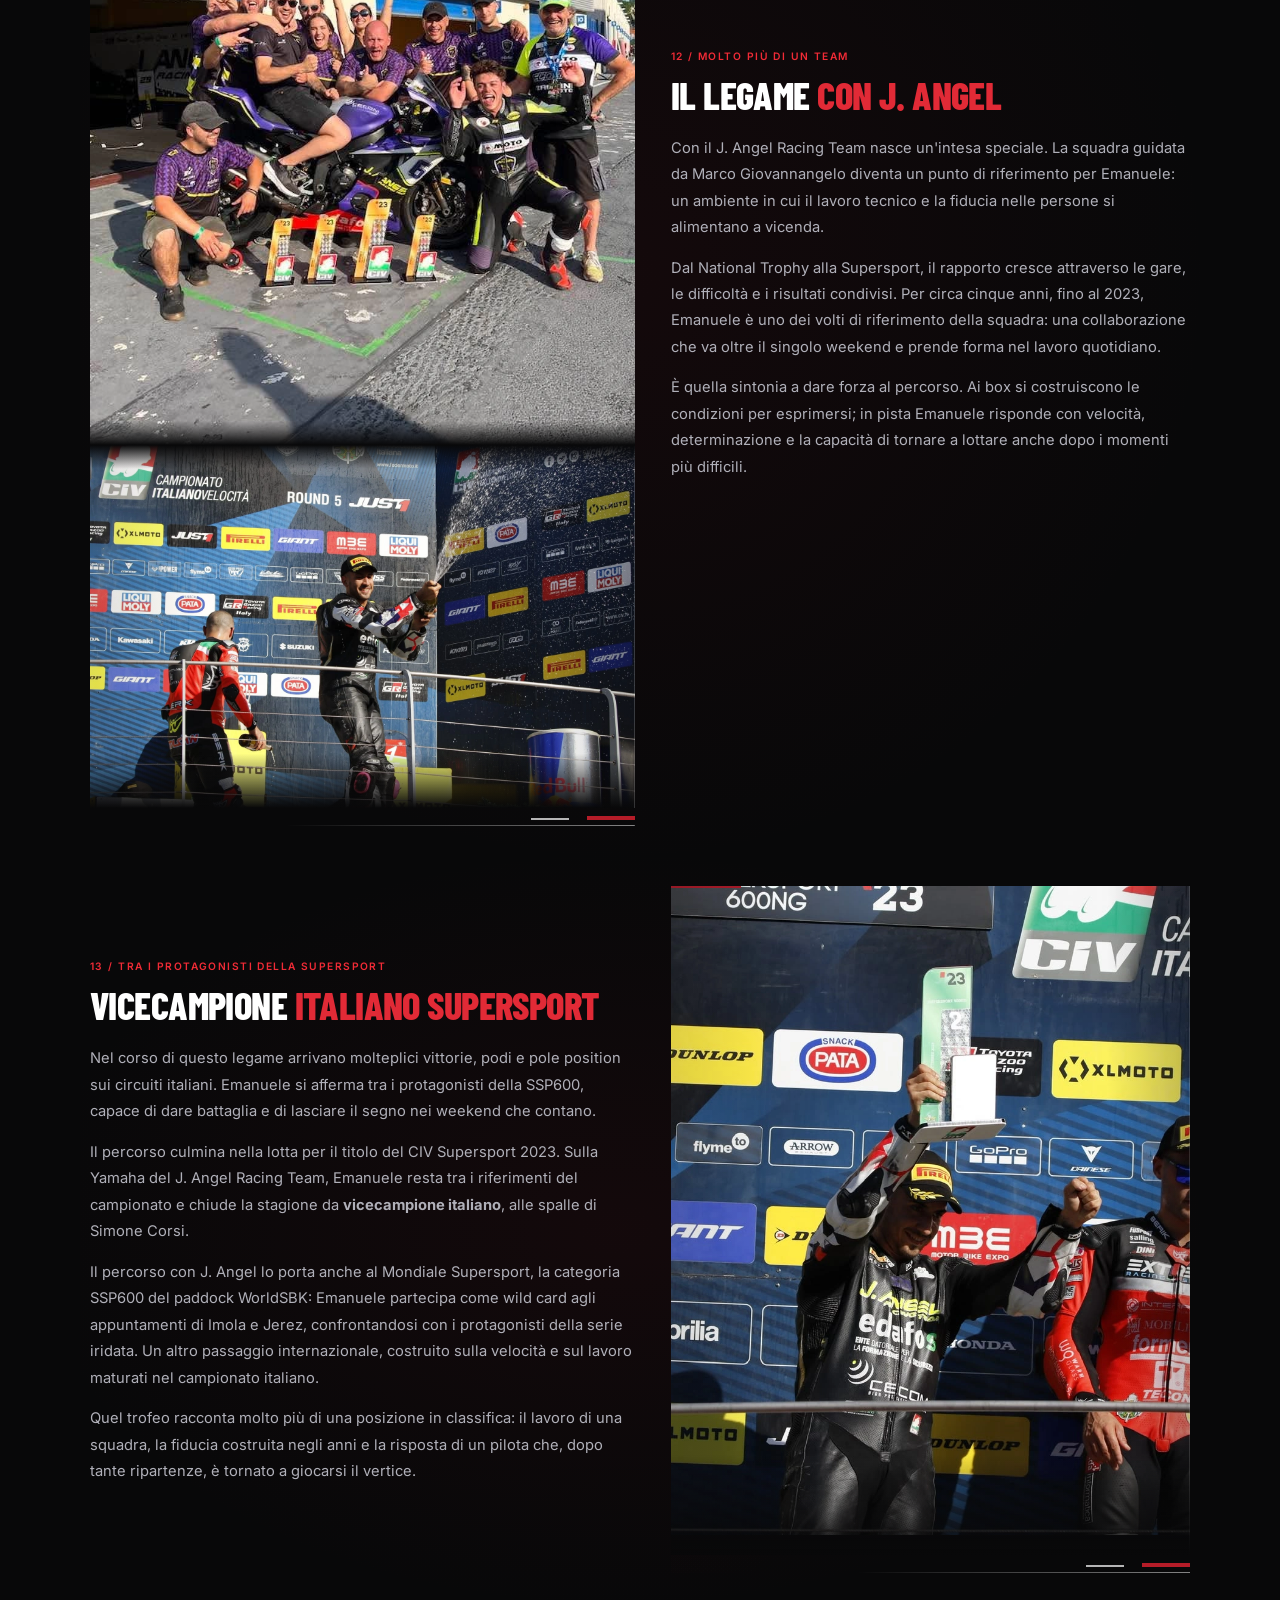
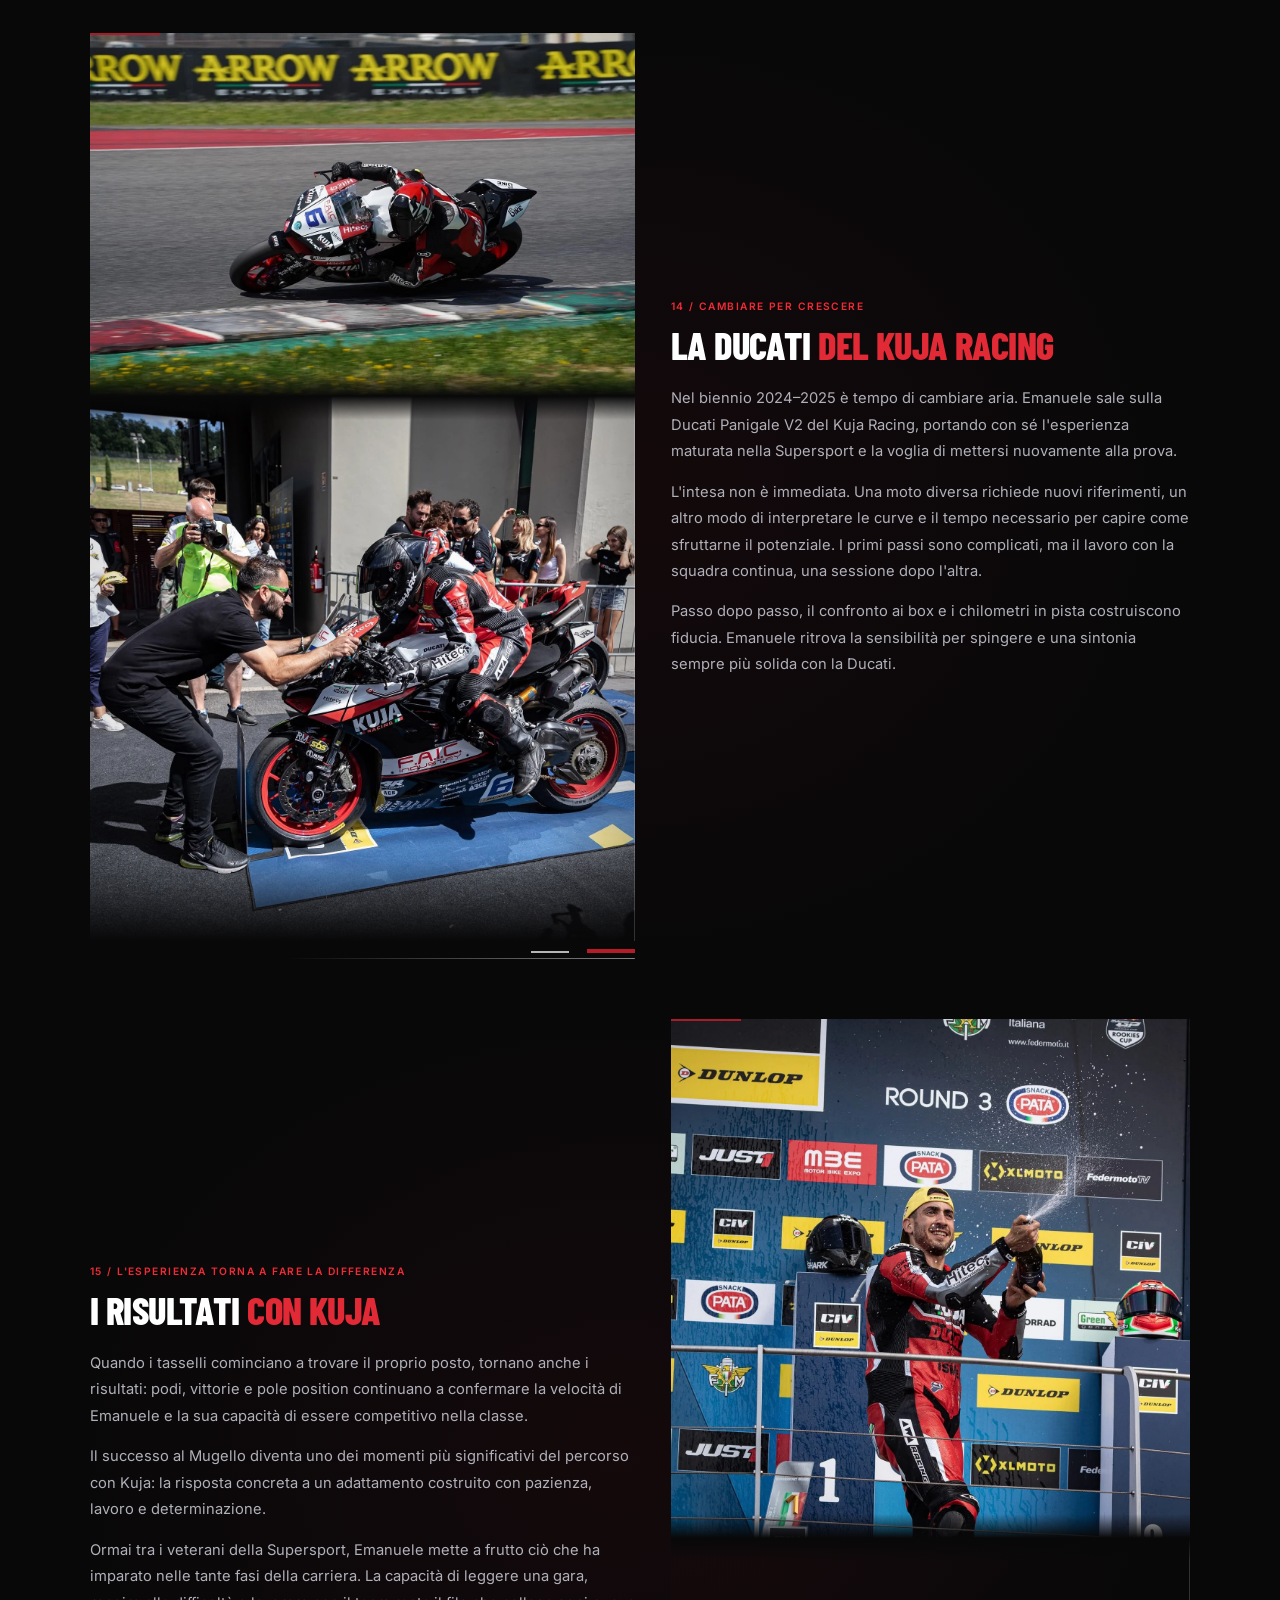
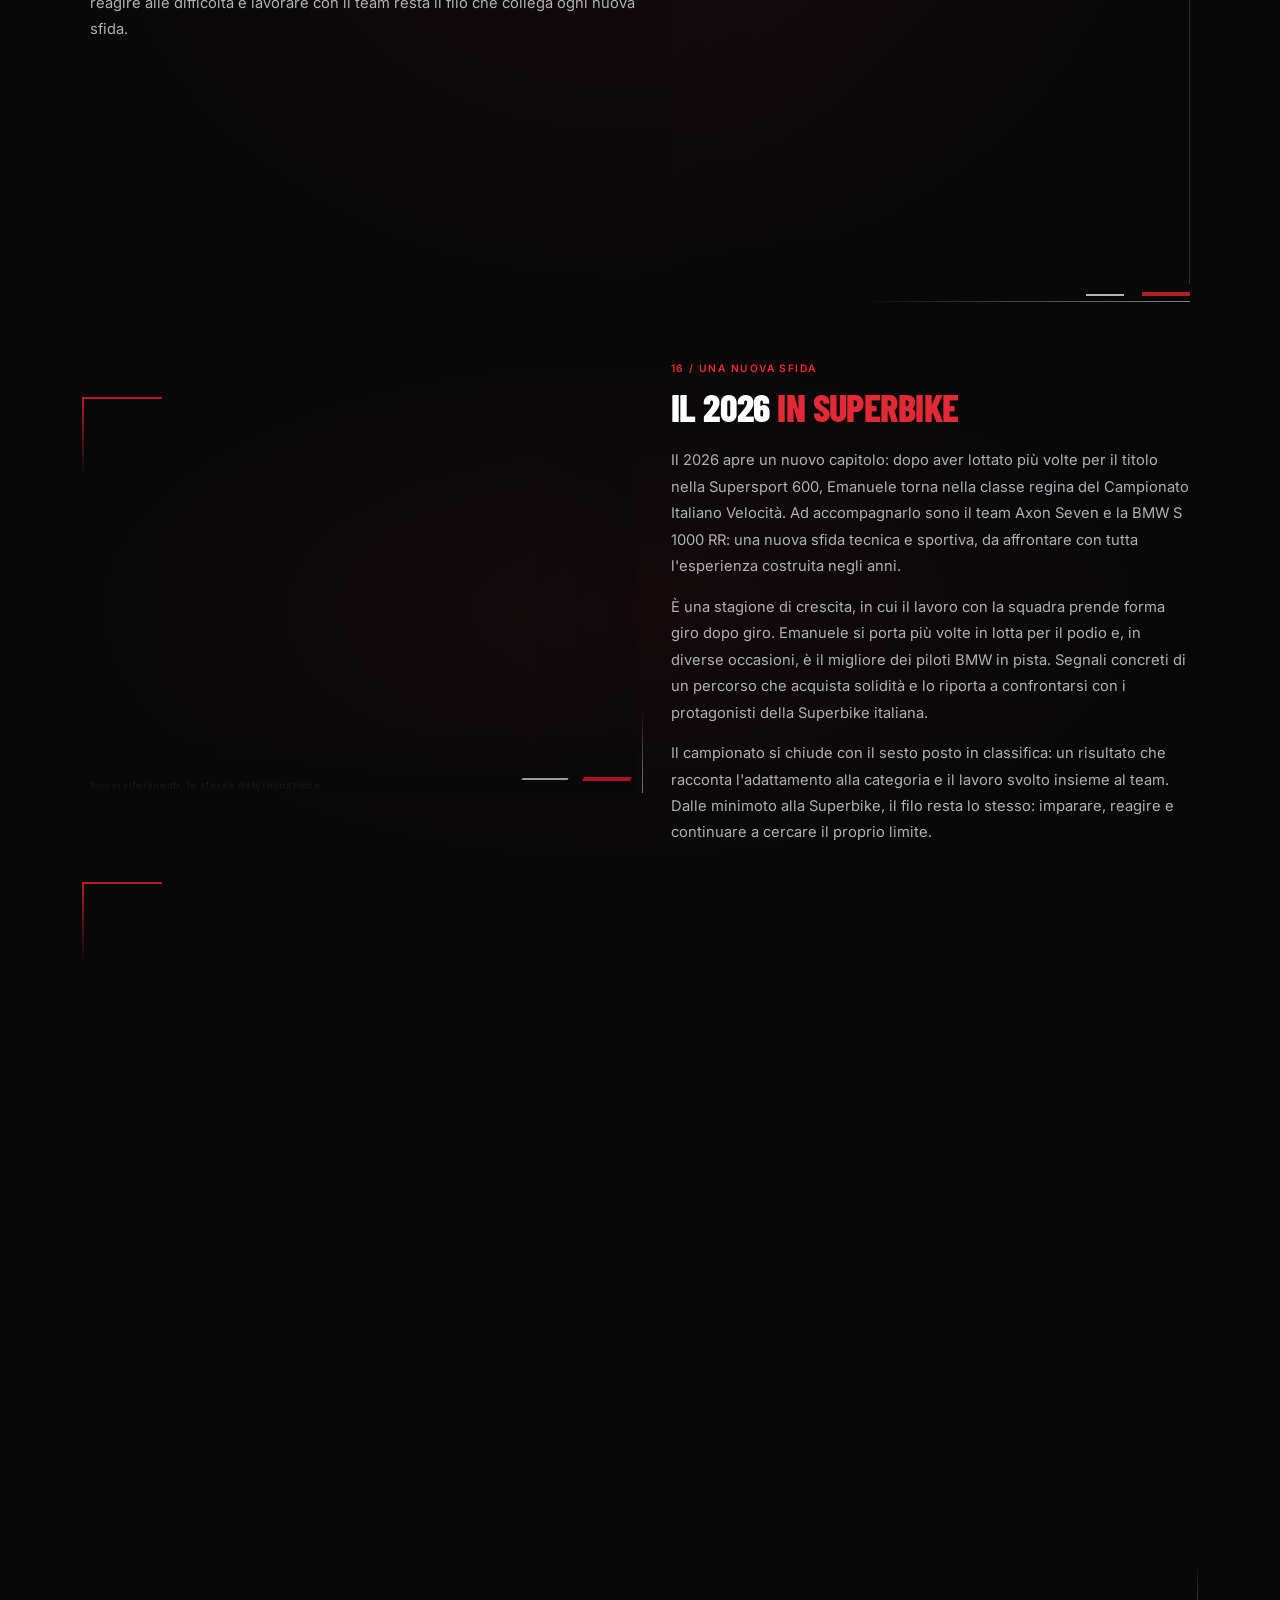
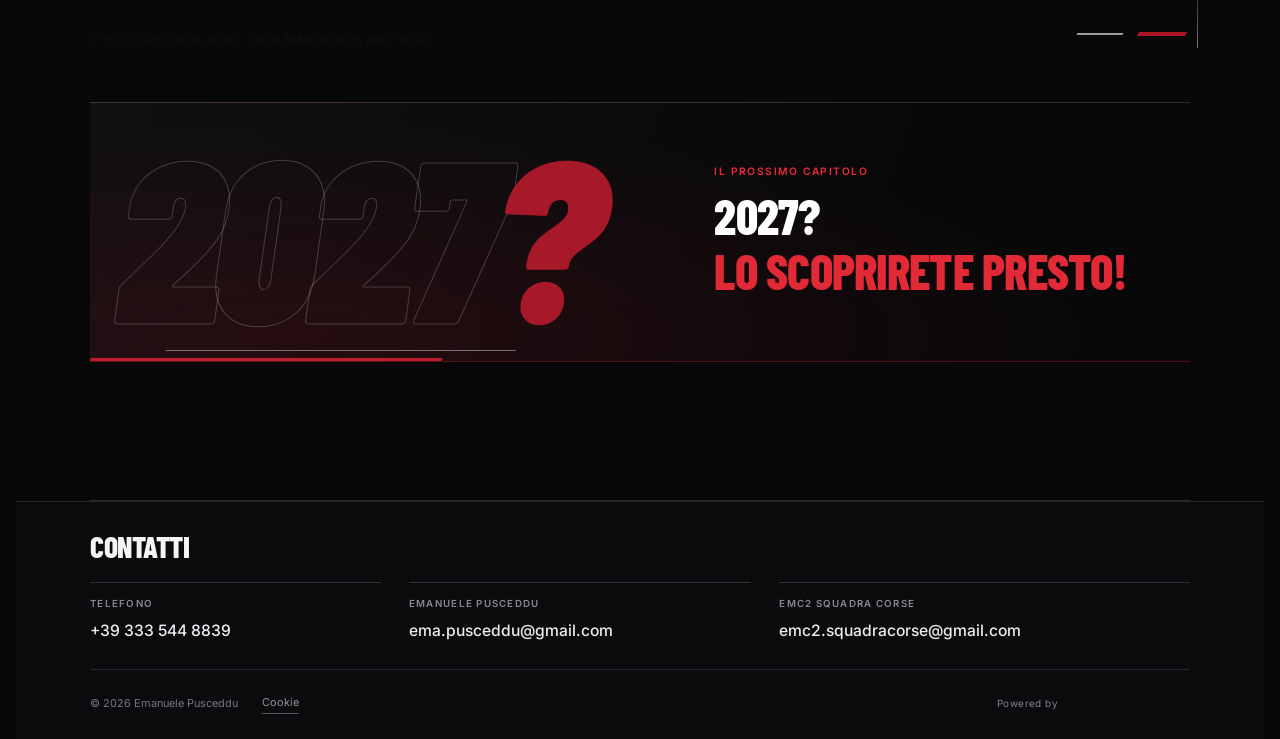
==== commit 01726dca: "Frame vice champion photo vertically around Emanuele to balance chapter text" ====
--- a/carriera.html
+++ b/carriera.html
@@ -876,6 +876,15 @@
  .career-junior-results .career-photo-group .career-photo .career-frame { inset:0; border:0; background:linear-gradient(90deg,#b51c28,#b51c28) left top/64px 2px no-repeat,linear-gradient(90deg,transparent,rgba(255,255,255,.5)) right bottom/60% 1px no-repeat; }
  .career-junior-results .career-photo-group .career-frame::after { display:block; right:10px; bottom:7px; width:40px; height:3px; background:#b51c28; box-shadow:-52px 0 0 -1px rgba(255,255,255,.7); }
 }
+/* Ritratto del vicecampione: inquadratura verticale centrata su Emanuele e trofeo. */
+@media(min-width:701px) {
+ .career-chapter .career-title-photo { align-self:center; }
+ .career-chapter .career-title-photo .career-vicechampion { width:100%; height:auto; min-height:0; padding-bottom:20px; }
+ .career-chapter .career-title-photo .career-vicechampion img { display:block; width:100%; height:auto; min-height:0; max-height:none; aspect-ratio:4/5; object-fit:cover; object-position:53% center; }
+}
+@media(max-width:700px) {
+ .career-chapter.mobile-story .career-copy > .career-vicechampion img { width:100%; height:auto; min-height:0; max-height:none; aspect-ratio:4/5; object-fit:cover; object-position:53% center; }
+}
 </style>
 <link rel="stylesheet" href="footer.css?v=3">
 </head>
@@ -966,7 +975,7 @@
 <p>Quel trofeo racconta molto più di una posizione in classifica: il lavoro di una squadra, la fiducia costruita negli anni e la risposta di un pilota che, dopo tante ripartenze, è tornato a giocarsi il vertice.</p></div>
         <div class="career-stock-pair career-photo-group career-title-photo">
 
-<figure class="career-photo"><img src="optimized/carriera-jangel-vicecampione.webp?v=hq2" alt="Emanuele alza il trofeo di vicecampione italiano Supersport 2023" width="1600" height="1066" loading="lazy" decoding="async"><span class="career-frame" aria-hidden="true"></span><figcaption>Vicecampione italiano: il punto più alto di un legame speciale.</figcaption></figure>
+<figure class="career-photo career-vicechampion"><img src="optimized/carriera-jangel-vicecampione.webp?v=hq2" alt="Emanuele alza il trofeo di vicecampione italiano Supersport 2023" width="1600" height="1066" loading="lazy" decoding="async"><span class="career-frame" aria-hidden="true"></span><figcaption>Vicecampione italiano: il punto più alto di un legame speciale.</figcaption></figure>
 </div>
       </article>
       <article class="career-chapter">
